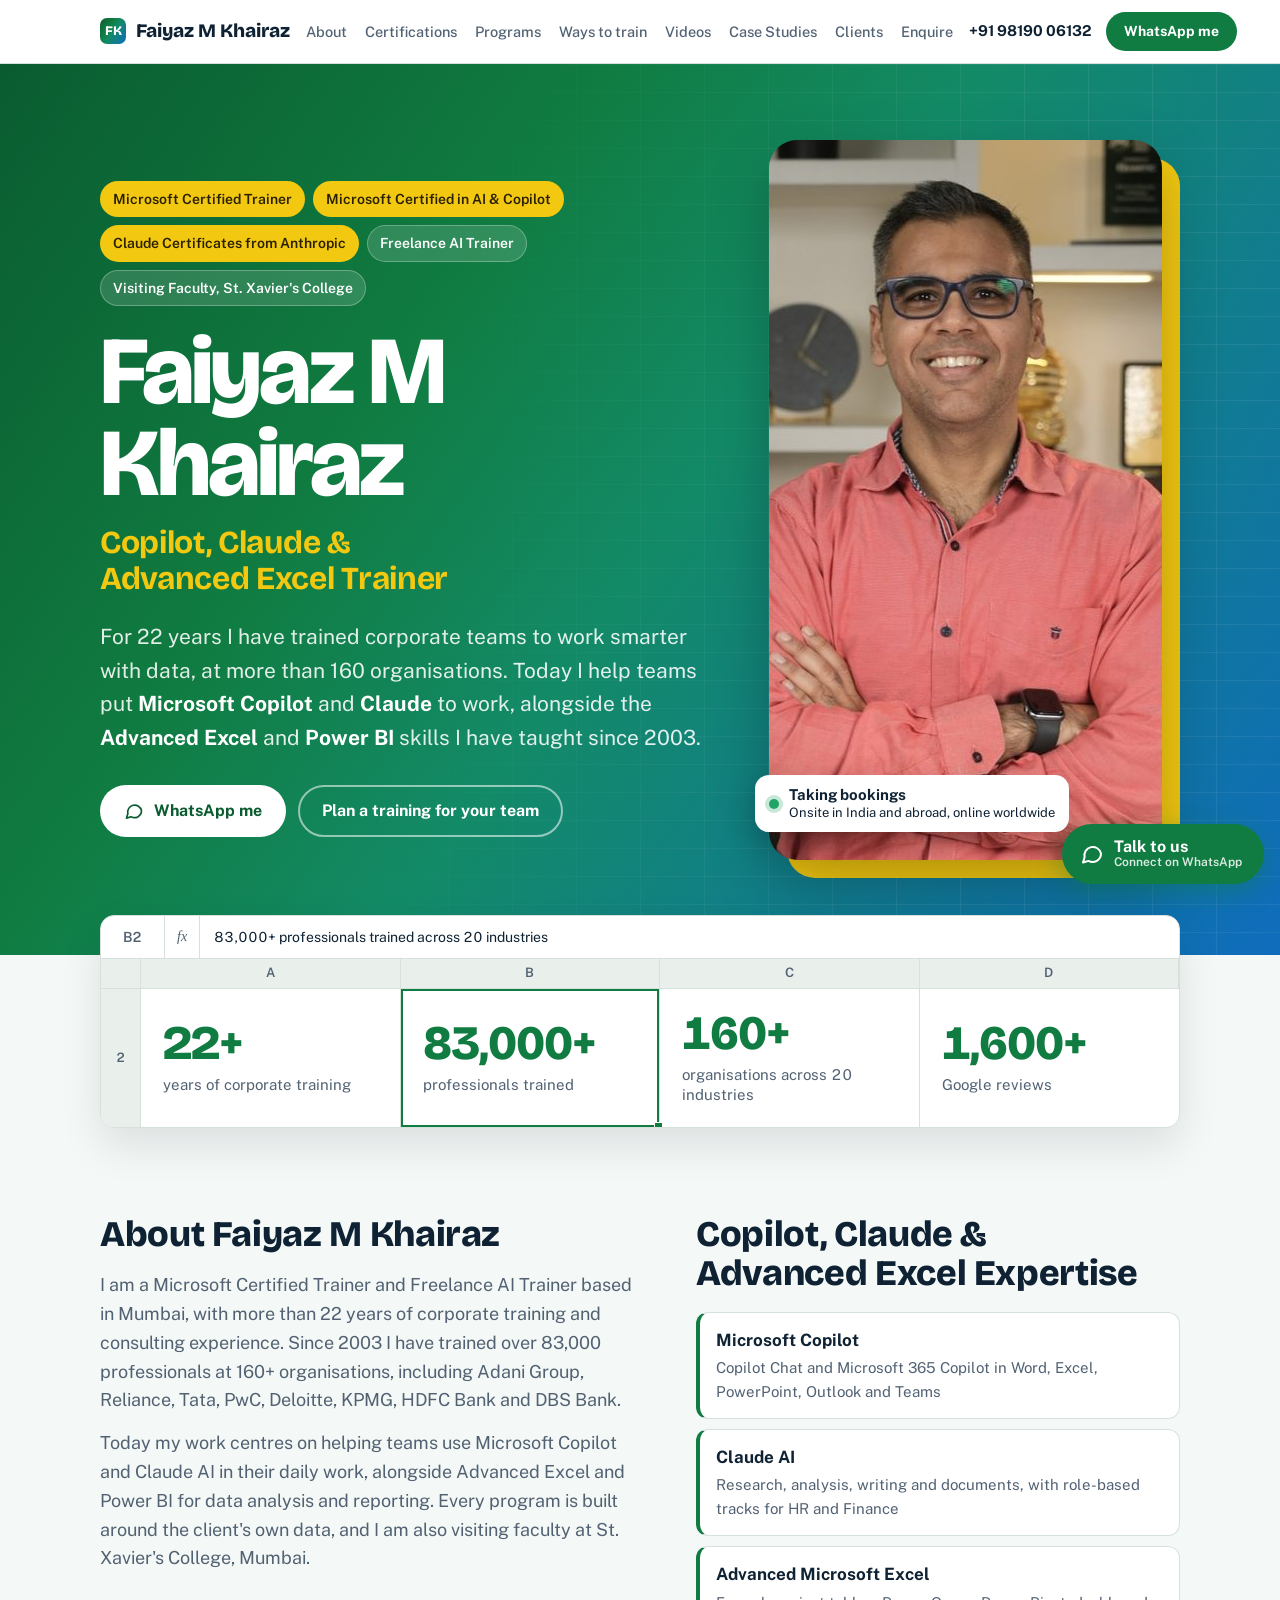
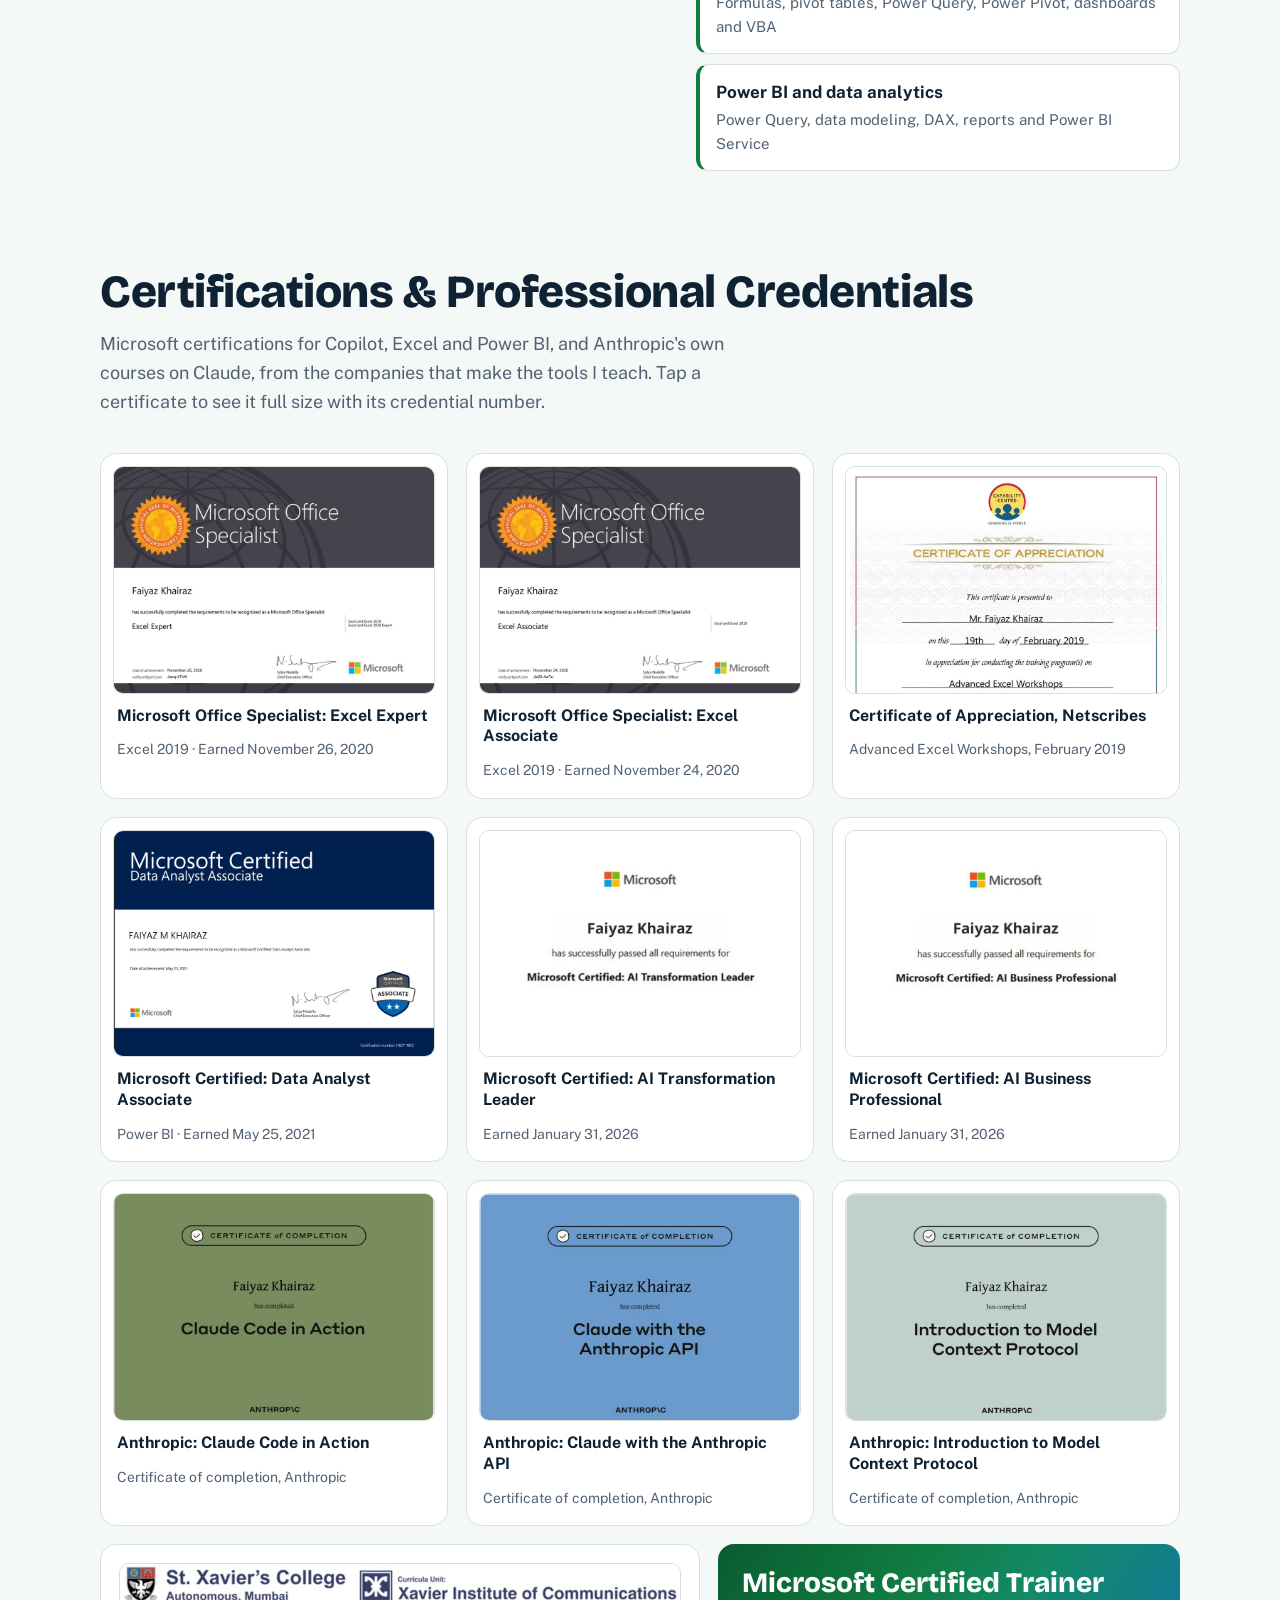
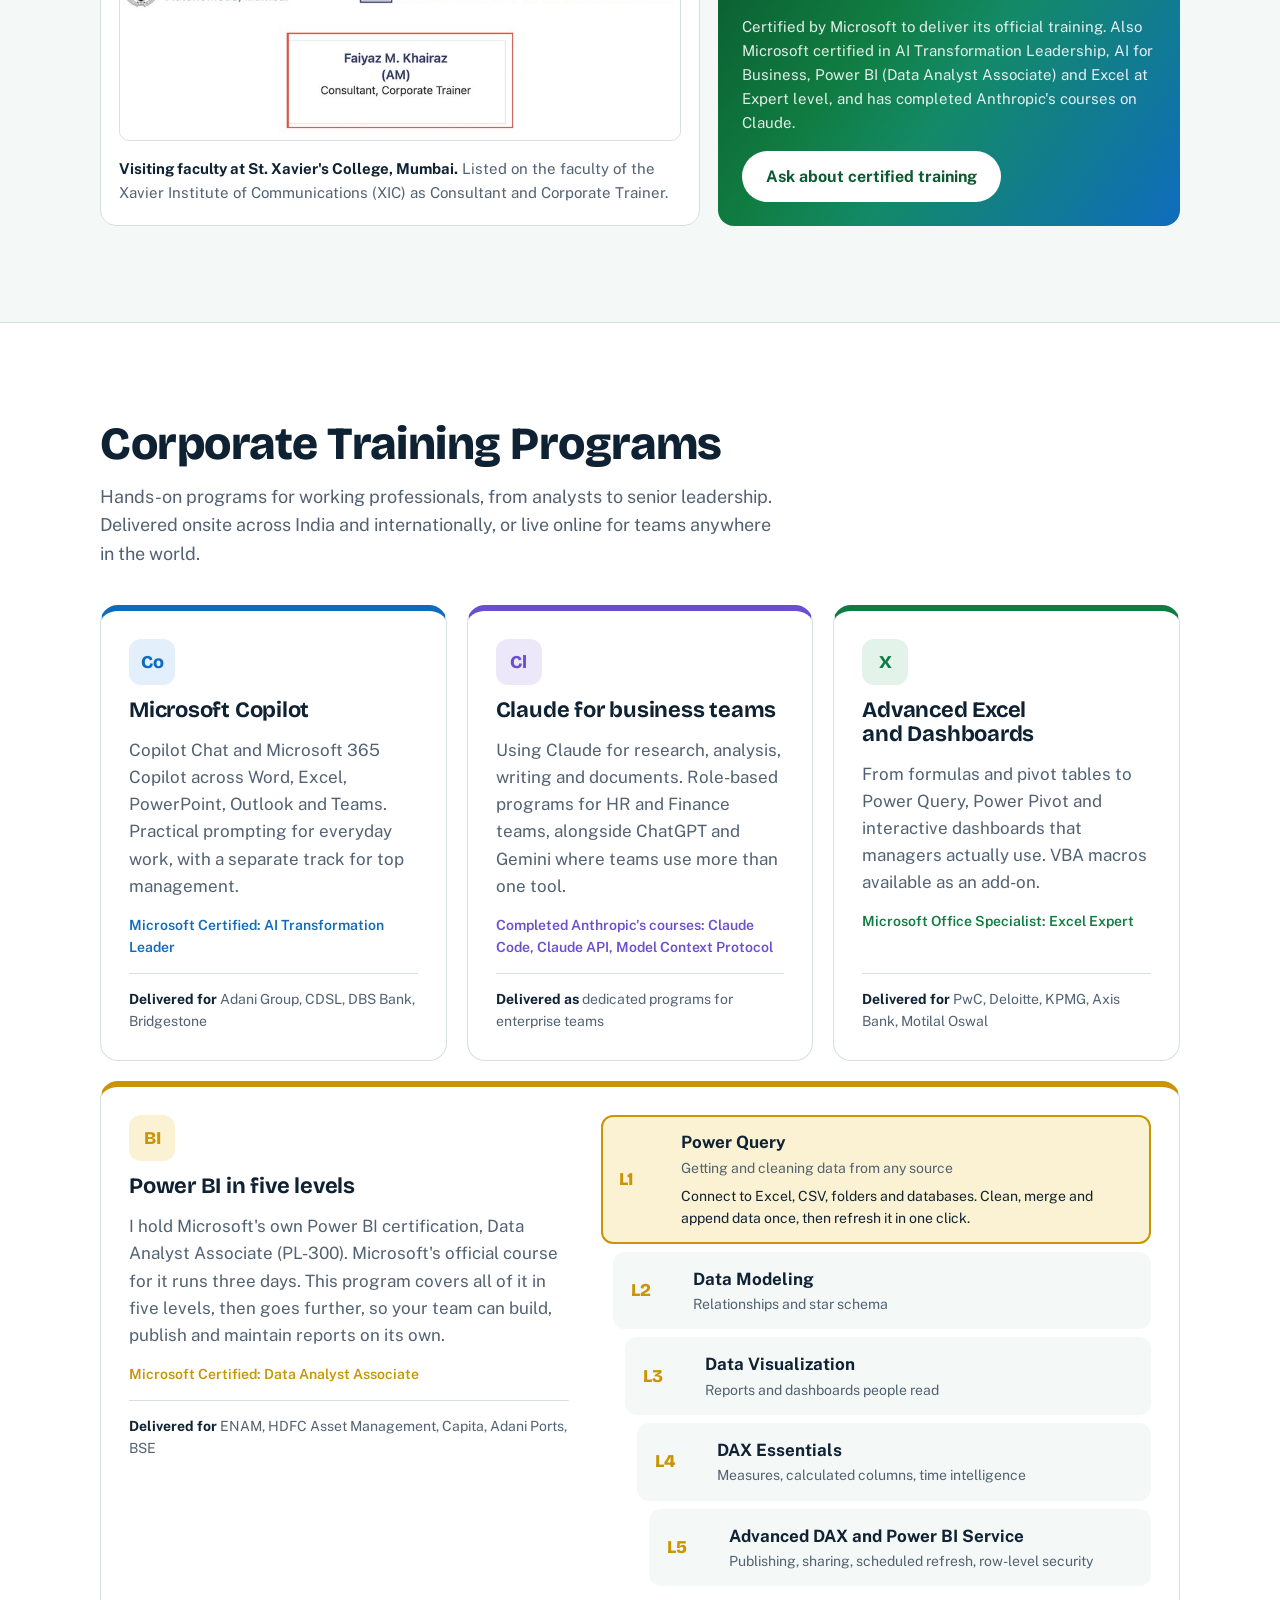
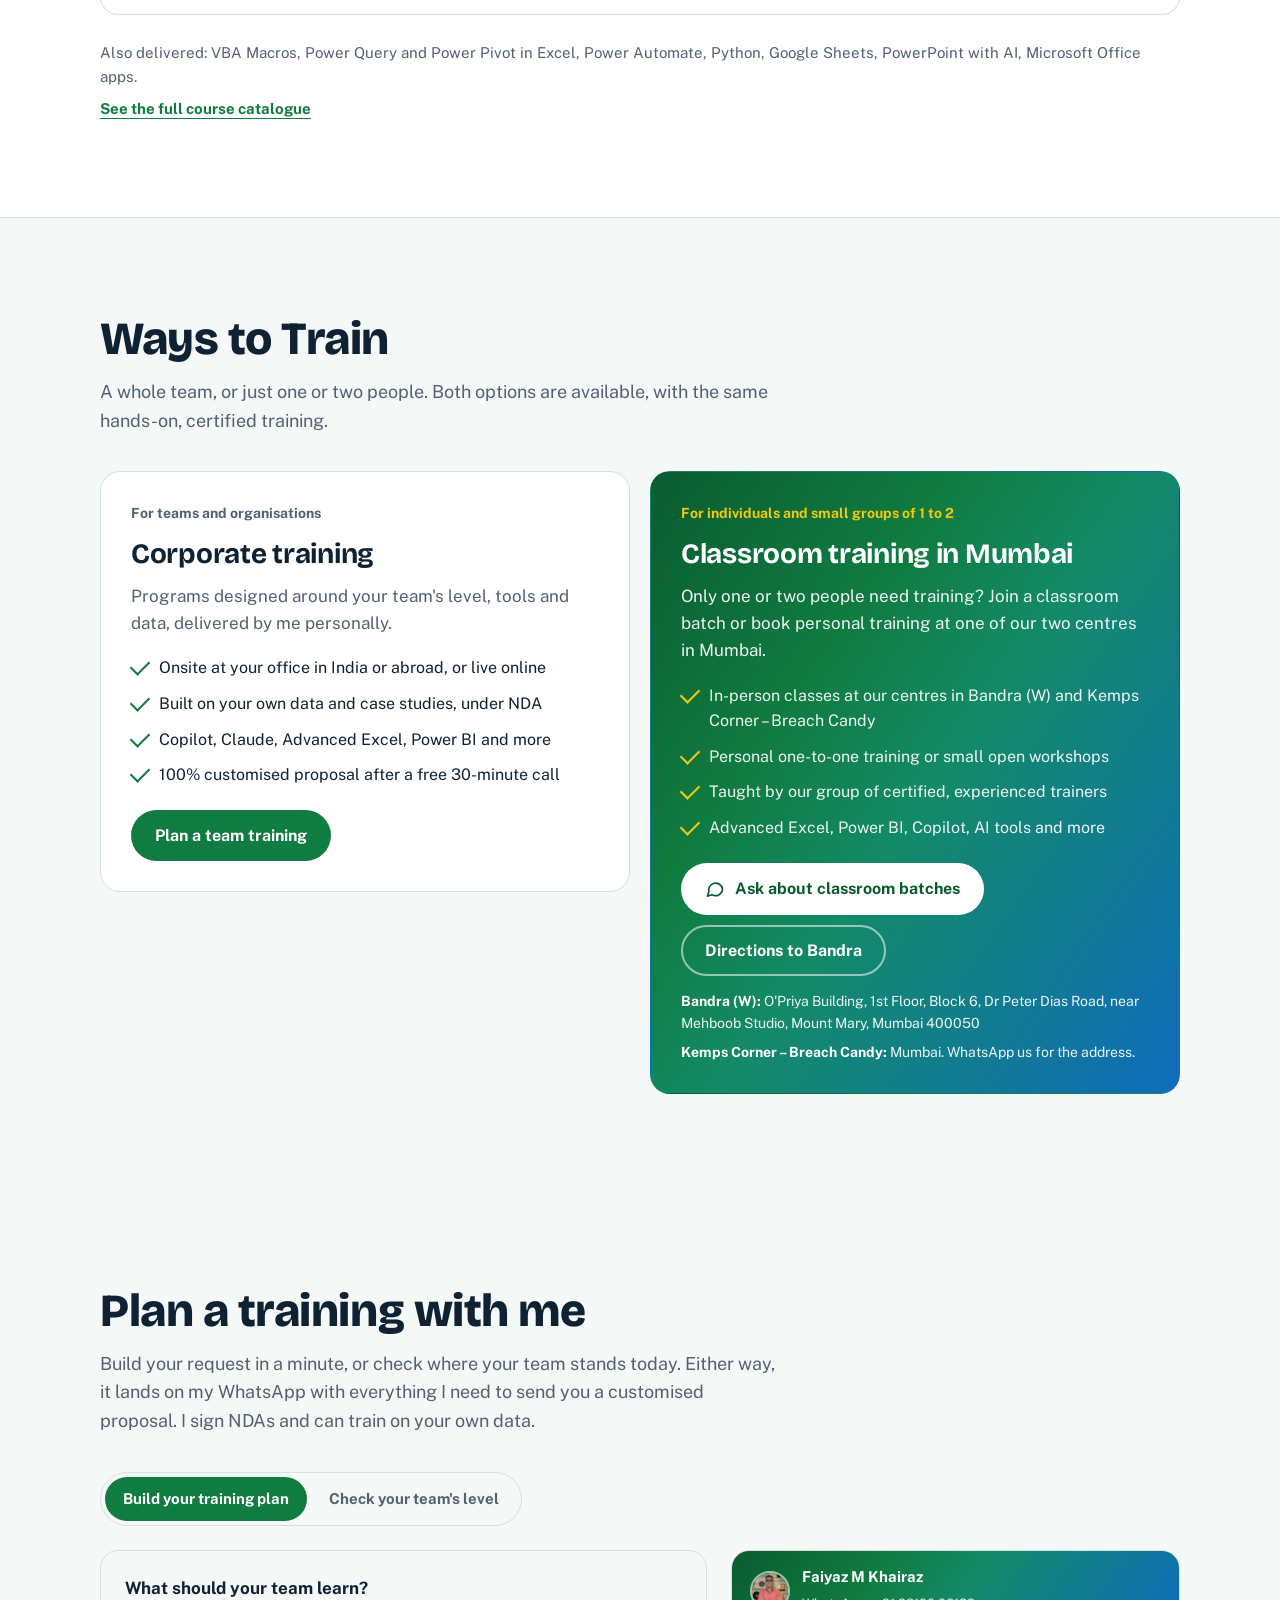
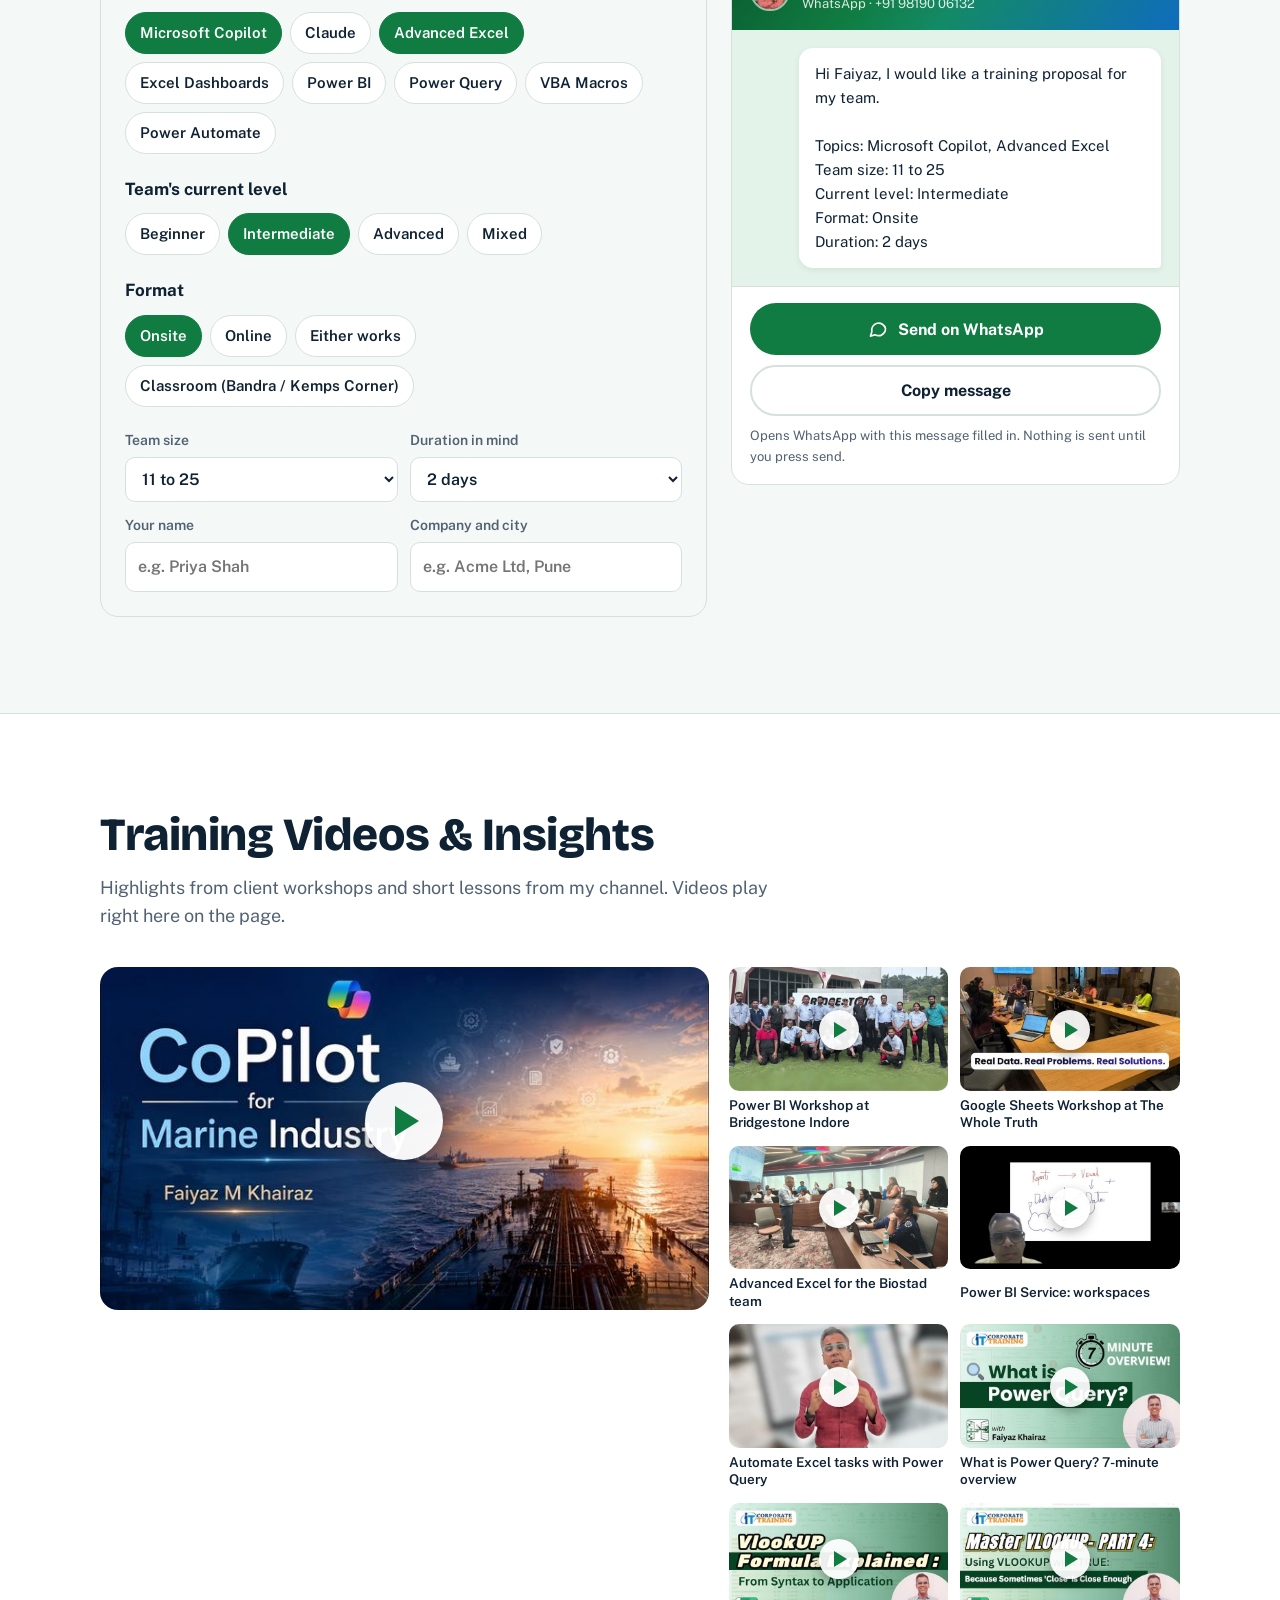
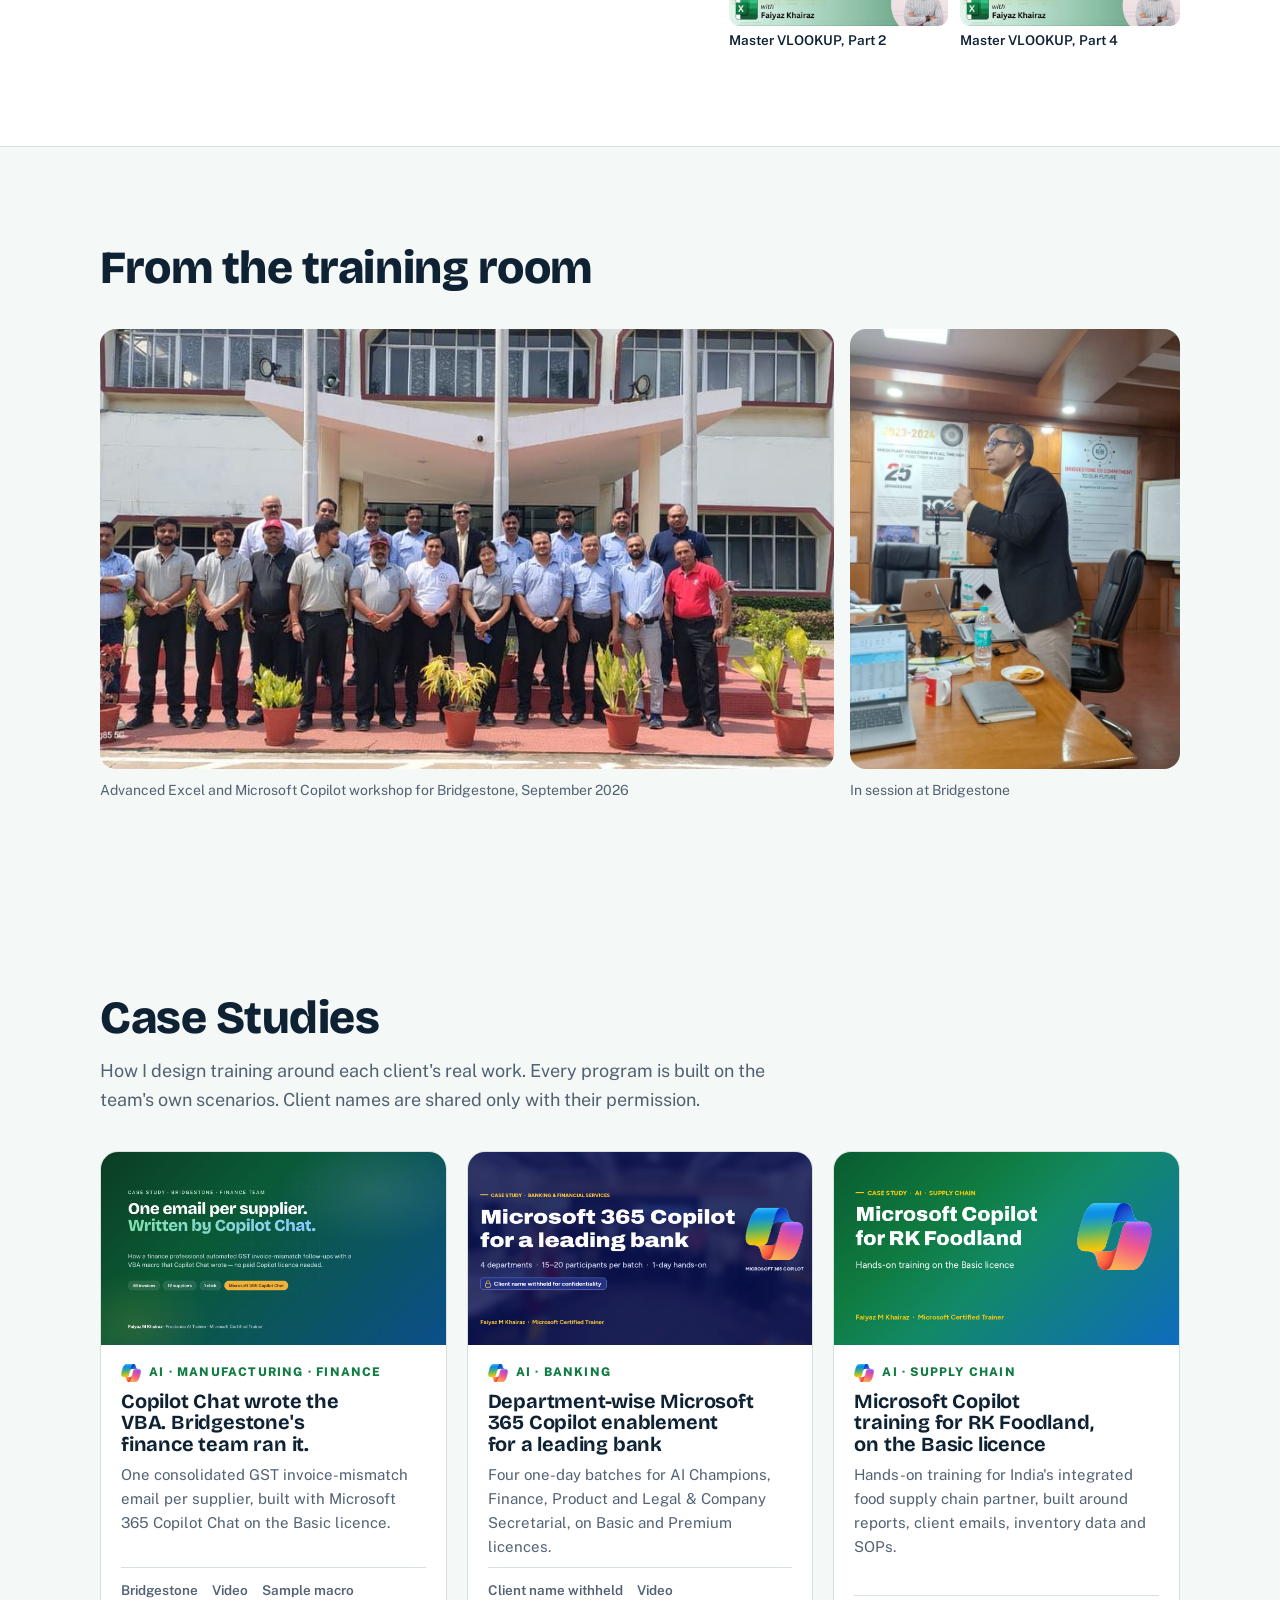
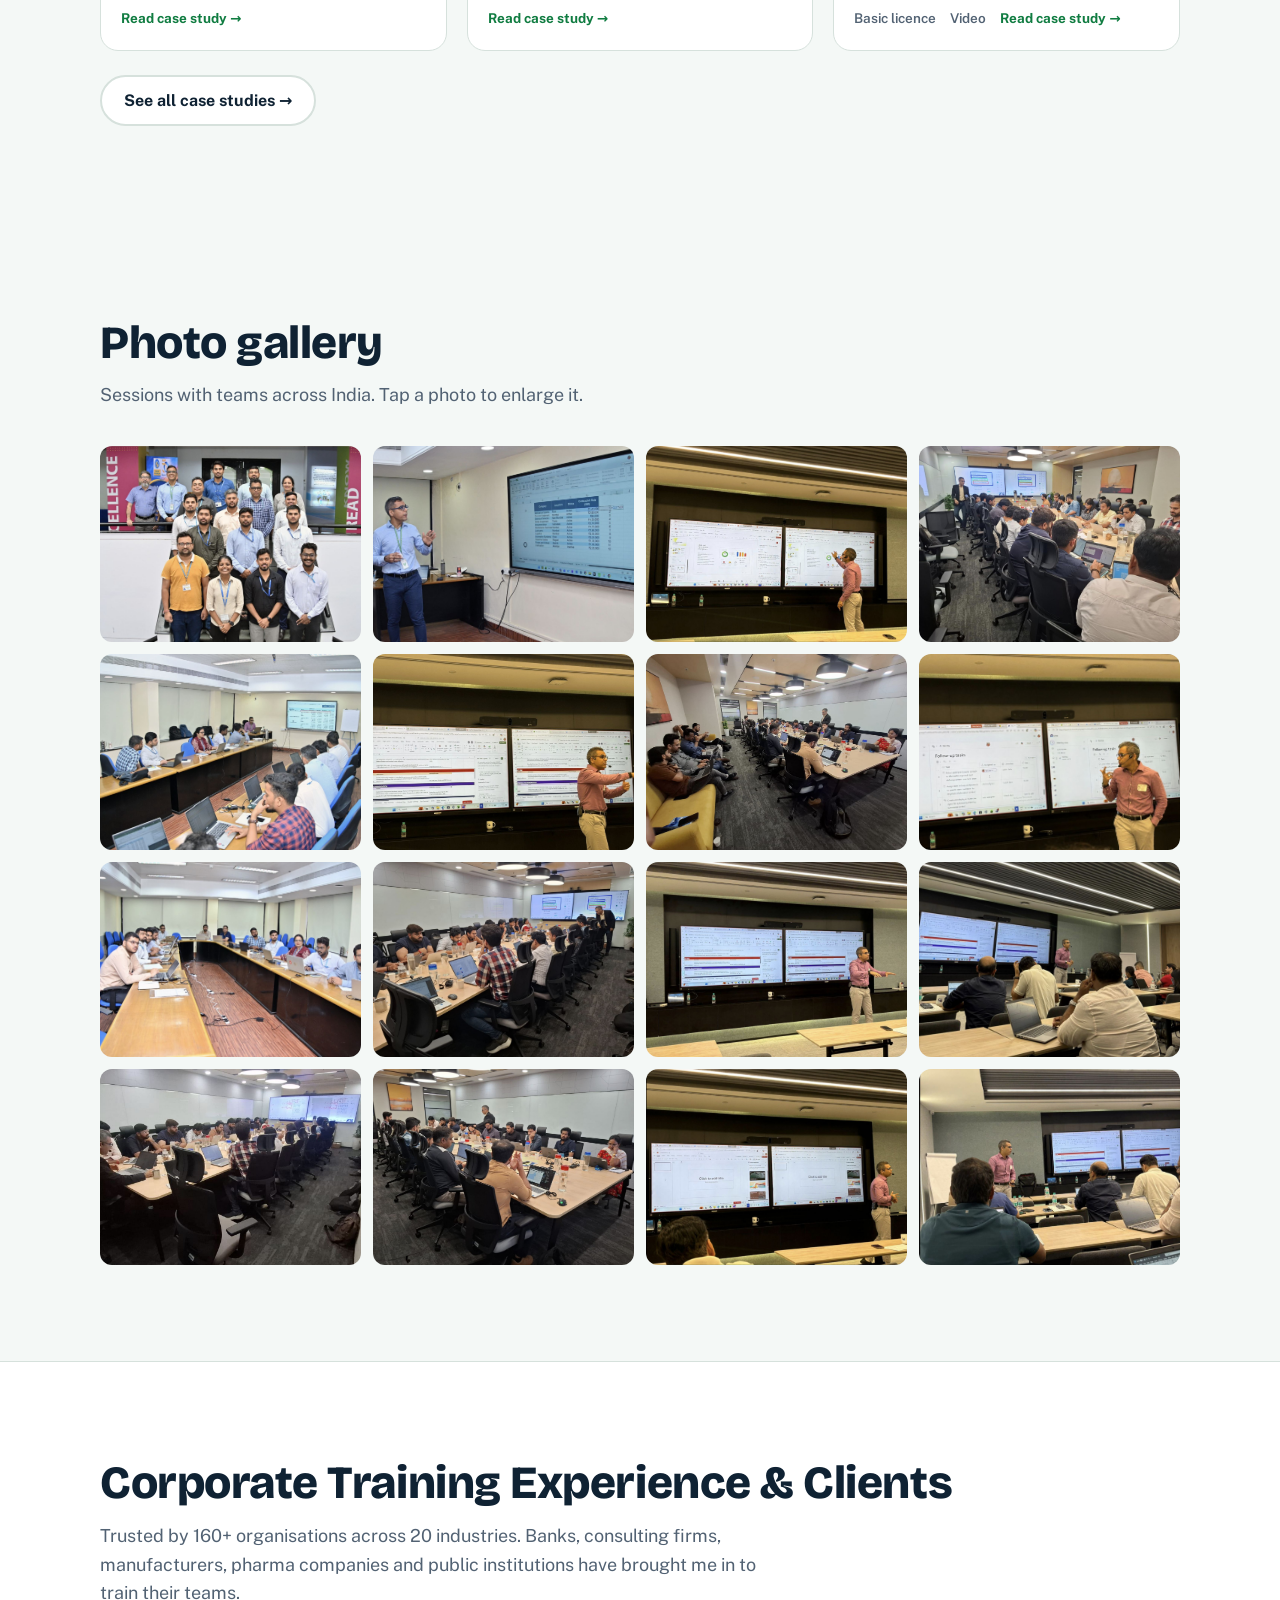
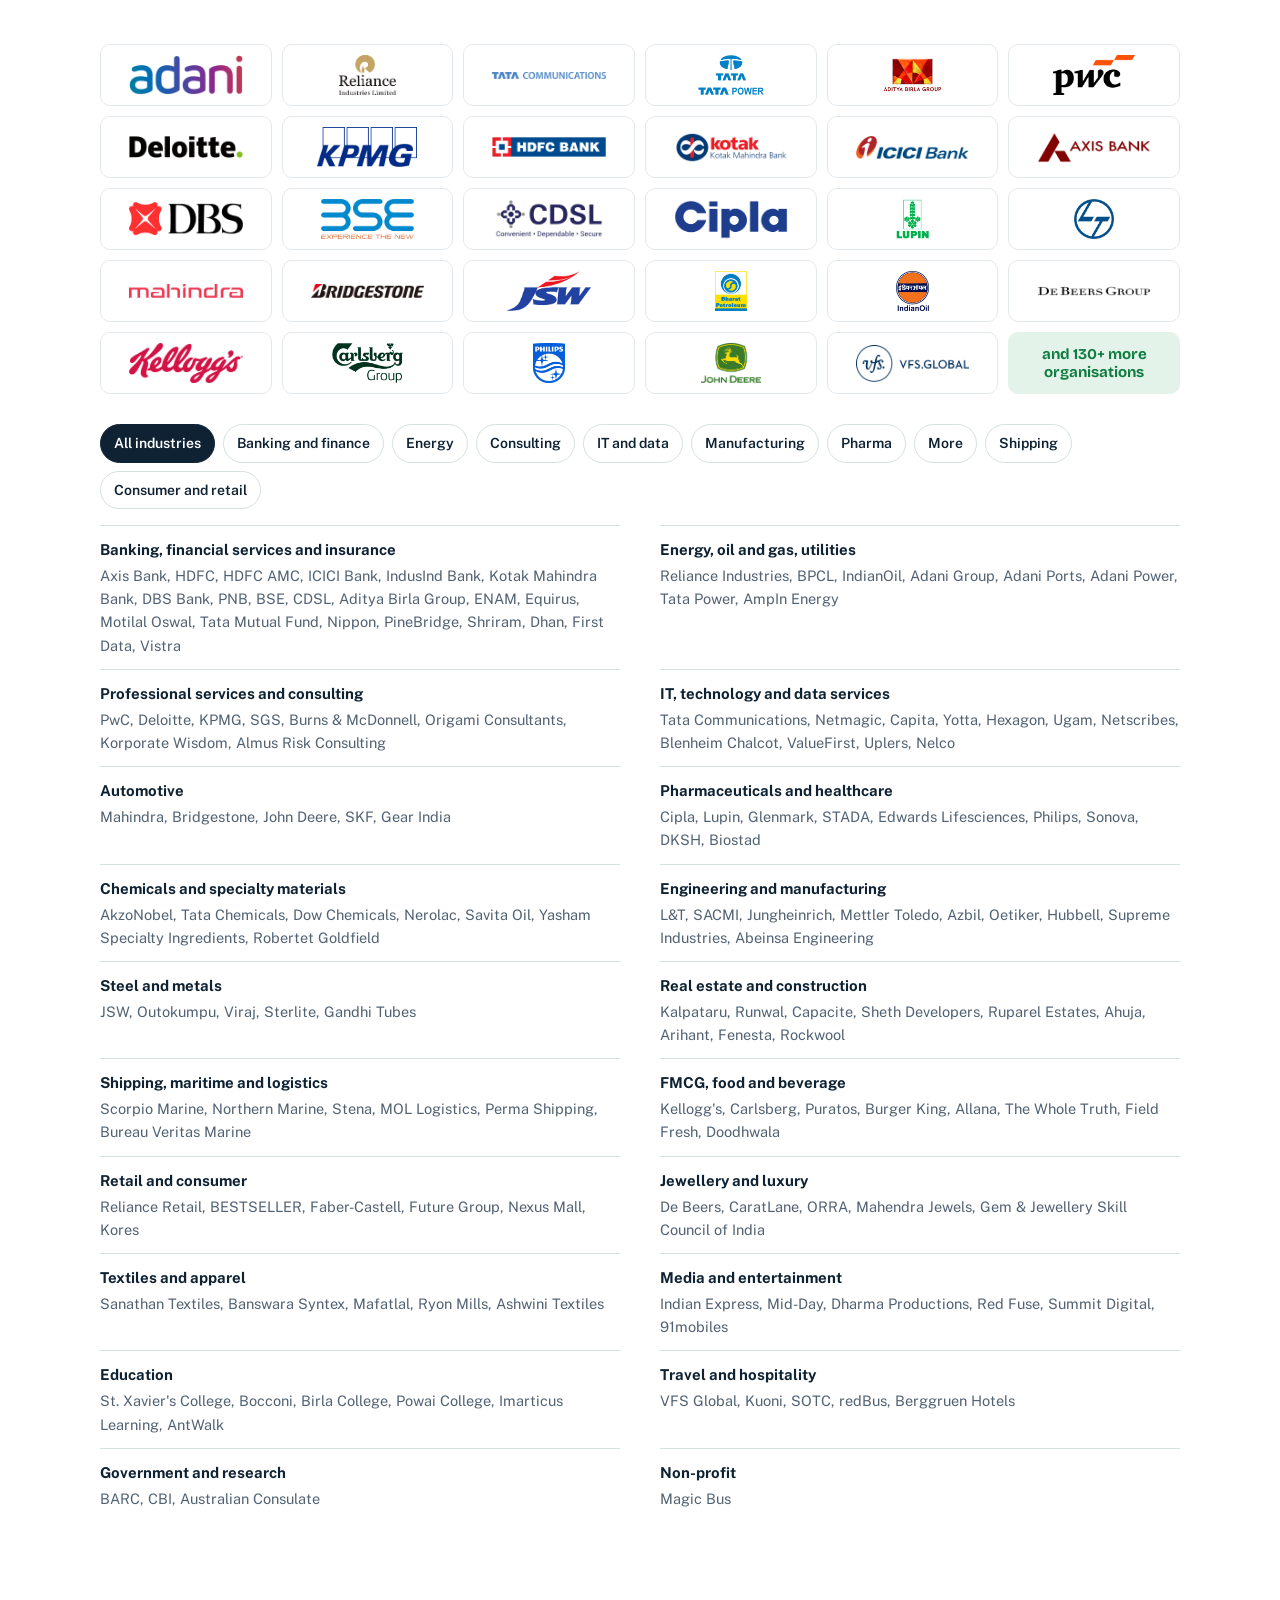
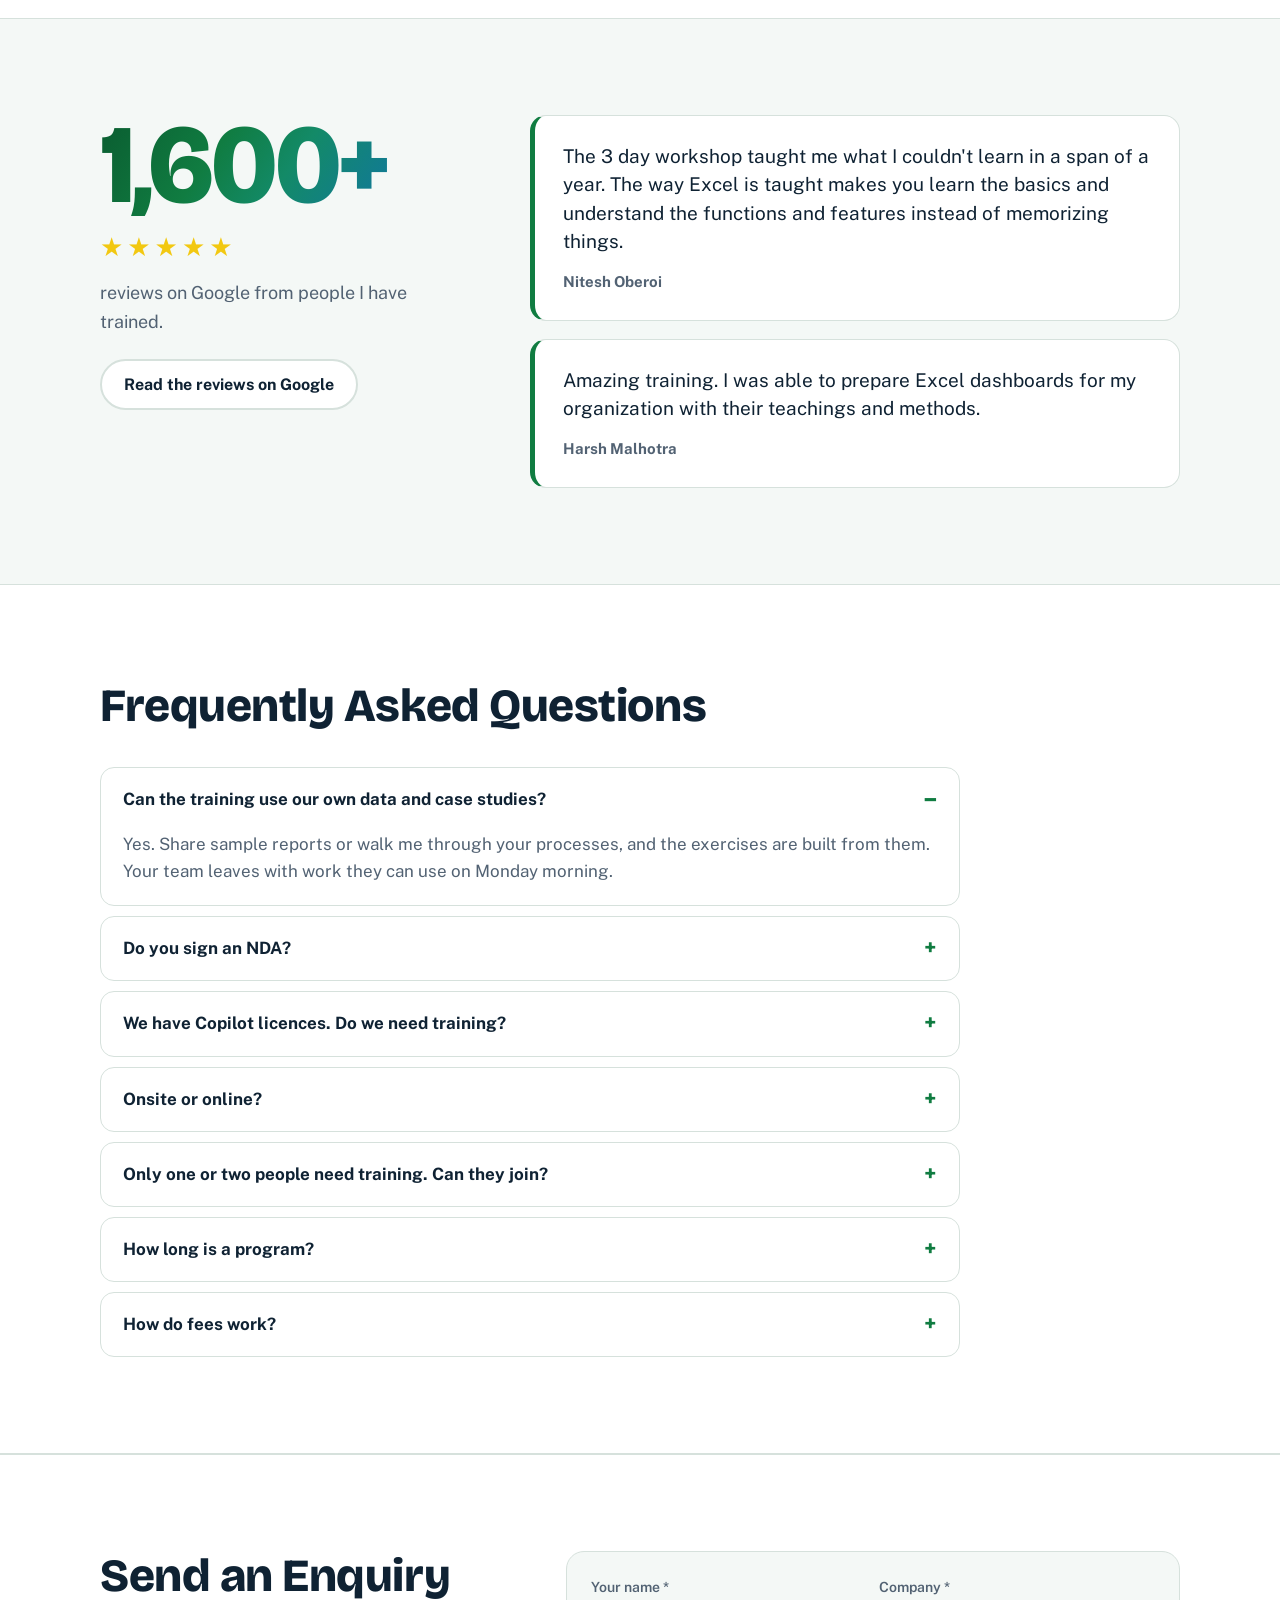
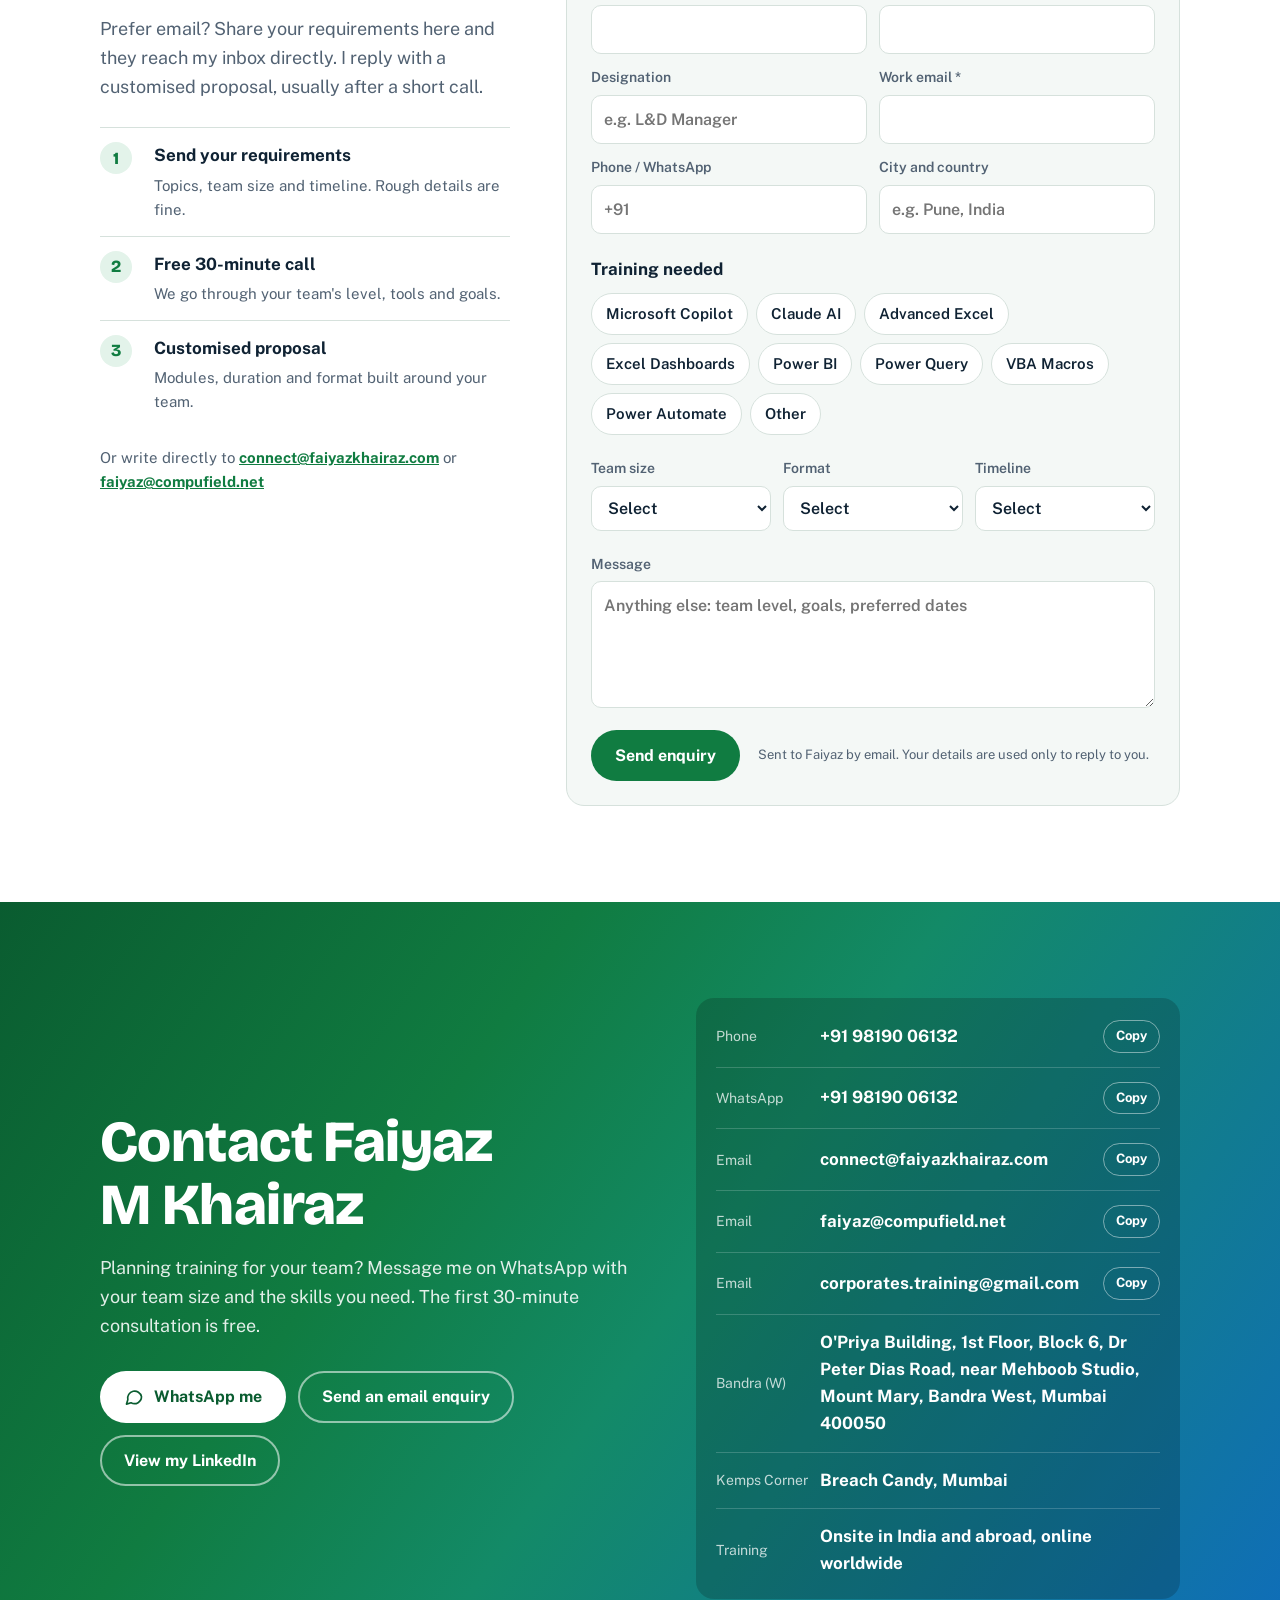
==== index.html @ a63e3ef0 "Add Copilot Chat + VBA case study (Bridgestone Finance team) New page at /case-studies/copilot-vba-g" ====
<!doctype html>
<html lang="en">
<head>
<meta charset="utf-8">
<meta name="viewport" content="width=device-width, initial-scale=1, viewport-fit=cover">
<title>Faiyaz M Khairaz | Copilot, Claude &amp; Advanced Excel Trainer</title>
<link rel="canonical" href="https://faiyazkhairaz.com/">
<meta name="robots" content="index, follow, max-image-preview:large">
<meta name="author" content="Faiyaz M Khairaz">
<meta name="keywords" content="Faiyaz M Khairaz, Copilot Trainer, Claude Trainer, Advanced Excel Trainer, Corporate Trainer, Microsoft Copilot training, Claude AI training, Excel training, Corporate AI training, Microsoft 365, Power BI training, Data Analytics, Mumbai">
<meta name="theme-color" content="#107C41">
<meta property="og:type" content="profile">
<meta property="og:site_name" content="Faiyaz M Khairaz">
<meta property="og:title" content="Faiyaz M Khairaz | Copilot, Claude &amp; Advanced Excel Trainer">
<meta property="og:description" content="Microsoft Certified Trainer. 22+ years, 83,000+ professionals trained at 160+ organisations in Microsoft Copilot, Claude AI, Advanced Excel and Power BI.">
<meta property="og:url" content="https://faiyazkhairaz.com/">
<meta property="og:image" content="https://faiyazkhairaz.com/assets/img/og-image.jpg">
<meta property="og:image:width" content="1200"><meta property="og:image:height" content="630">
<meta property="og:locale" content="en_IN">
<meta name="twitter:card" content="summary_large_image">
<meta name="twitter:title" content="Faiyaz M Khairaz | Copilot, Claude &amp; Advanced Excel Trainer">
<meta name="twitter:description" content="Microsoft Certified Trainer. Corporate training in Microsoft Copilot, Claude AI, Advanced Excel and Power BI.">
<meta name="twitter:image" content="https://faiyazkhairaz.com/assets/img/og-image.jpg">
<link rel="icon" href="assets/img/favicon.png">
<link rel="apple-touch-icon" href="assets/img/favicon.png">
<script type="application/ld+json">{"@context": "https://schema.org", "@type": "Person", "@id": "https://faiyazkhairaz.com/#person", "name": "Faiyaz M Khairaz", "alternateName": "Faiyaz Khairaz", "jobTitle": "Copilot, Claude & Advanced Excel Trainer", "description": "Microsoft Certified Trainer and Freelance AI Trainer with 22+ years of corporate training experience in Microsoft Copilot, Claude AI, Advanced Excel and Power BI.", "url": "https://faiyazkhairaz.com/", "image": "https://faiyazkhairaz.com/assets/img/faiyaz-m-khairaz-corporate-trainer.jpg", "telephone": "+91-98190-06132", "email": "connect@faiyazkhairaz.com", "address": {"@type": "PostalAddress", "streetAddress": "O'Priya Building, 1st Floor, Block 6, Dr Peter Dias Road, near Mehboob Studio, Mount Mary, Bandra West", "addressLocality": "Mumbai", "addressRegion": "Maharashtra", "postalCode": "400050", "addressCountry": "IN"}, "knowsAbout": ["Microsoft Copilot", "Microsoft 365 Copilot", "Claude AI", "Generative AI", "Advanced Microsoft Excel", "Excel Dashboards", "Power Query", "Power Pivot", "Power BI", "DAX", "VBA", "Data Analytics", "Corporate Training"], "hasCredential": [{"@type": "EducationalOccupationalCredential", "name": "Microsoft Certified Trainer", "credentialCategory": "certification", "recognizedBy": {"@type": "Organization", "name": "Microsoft"}}, {"@type": "EducationalOccupationalCredential", "name": "Microsoft Certified: Data Analyst Associate", "credentialCategory": "certification", "recognizedBy": {"@type": "Organization", "name": "Microsoft"}}, {"@type": "EducationalOccupationalCredential", "name": "Microsoft Certified: AI Transformation Leader", "credentialCategory": "certification", "recognizedBy": {"@type": "Organization", "name": "Microsoft"}}, {"@type": "EducationalOccupationalCredential", "name": "Microsoft Certified: AI Business Professional", "credentialCategory": "certification", "recognizedBy": {"@type": "Organization", "name": "Microsoft"}}, {"@type": "EducationalOccupationalCredential", "name": "Microsoft Office Specialist: Excel Expert (Excel 2019)", "credentialCategory": "certification", "recognizedBy": {"@type": "Organization", "name": "Microsoft"}}, {"@type": "EducationalOccupationalCredential", "name": "Microsoft Office Specialist: Excel Associate (Excel 2019)", "credentialCategory": "certification", "recognizedBy": {"@type": "Organization", "name": "Microsoft"}}], "affiliation": {"@type": "CollegeOrUniversity", "name": "St. Xavier's College, Mumbai"}, "sameAs": ["https://www.linkedin.com/in/faiyazkhairaz-corporatetrainer", "https://www.youtube.com/channel/UC9jTkeSxYBpS0A9JsKP8o-Q", "https://it-corporate-training.com/"]}</script>
<script type="application/ld+json">{"@context": "https://schema.org", "@type": "EducationalOrganization", "name": "IT Corporate Training", "url": "https://faiyazkhairaz.com/", "founder": {"@id": "https://faiyazkhairaz.com/#person"}, "telephone": "+91-98190-06132", "address": {"@type": "PostalAddress", "streetAddress": "O'Priya Building, 1st Floor, Block 6, Dr Peter Dias Road, near Mehboob Studio, Mount Mary, Bandra West", "addressLocality": "Mumbai", "addressRegion": "Maharashtra", "postalCode": "400050", "addressCountry": "IN"}, "geo": {"@type": "GeoCoordinates", "latitude": 19.0496683, "longitude": 72.8247554}, "areaServed": "Worldwide", "department": [{"@type": "EducationalOrganization", "name": "IT Corporate Training, Kemps Corner – Breach Candy", "address": {"@type": "PostalAddress", "addressLocality": "Kemps Corner, Breach Candy, Mumbai", "addressRegion": "Maharashtra", "addressCountry": "IN"}}], "hasMap": "https://www.google.com/maps/place/?q=place_id:0x3be7c946e0e1d905:0xac031917d67a620"}</script>
<script type="application/ld+json">{"@context": "https://schema.org", "@type": "FAQPage", "mainEntity": [{"@type": "Question", "name": "Can the training use our own data and case studies?", "acceptedAnswer": {"@type": "Answer", "text": "Yes. Share sample reports or walk me through your processes, and the exercises are built from them. Your team leaves with work they can use on Monday morning."}}, {"@type": "Question", "name": "Do you sign an NDA?", "acceptedAnswer": {"@type": "Answer", "text": "Yes. I sign NDAs as standard and can work with masked or sample data when your files are sensitive."}}, {"@type": "Question", "name": "We have Copilot licences. Do we need training?", "acceptedAnswer": {"@type": "Answer", "text": "Most teams use a fraction of what Copilot can do. I cover both free Copilot Chat and licensed Microsoft 365 Copilot, so the training fits what you have. Not sure what you have? The free 30-minute call answers that first."}}, {"@type": "Question", "name": "Onsite or online?", "acceptedAnswer": {"@type": "Answer", "text": "Both. I am based in Mumbai and travel for onsite training across India and internationally. Online programs run live for teams in any time zone. Training is in English, or Hindi where teams prefer it."}}, {"@type": "Question", "name": "Only one or two people need training. Can they join?", "acceptedAnswer": {"@type": "Answer", "text": "Yes. Individuals and small groups can join classroom batches or book personal training at our centres in Bandra (W) and Kemps Corner – Breach Candy, Mumbai. Classes are taught by our group of certified, experienced trainers. WhatsApp us to see upcoming batches."}}, {"@type": "Question", "name": "How long is a program?", "acceptedAnswer": {"@type": "Answer", "text": "From a half-day workshop for leaders to a five-level Power BI program. Every proposal is built around your team's level and goals."}}, {"@type": "Question", "name": "How do fees work?", "acceptedAnswer": {"@type": "Answer", "text": "Each proposal is customised, so fees depend on topics, duration, team size and format. Send your requirements on WhatsApp and I will reply with a proposal."}}]}</script>
<meta name="description" content="Faiyaz M Khairaz is a corporate trainer specializing in Microsoft Copilot, Claude AI and Advanced Microsoft Excel, helping organizations improve productivity, data analysis and workplace skills.">
<link rel="preconnect" href="https://fonts.googleapis.com">
<link rel="preconnect" href="https://fonts.gstatic.com" crossorigin>
<link rel="stylesheet" href="https://fonts.googleapis.com/css2?family=Bricolage+Grotesque:opsz,wght@12..96,400;12..96,600;12..96,700;12..96,800&family=Public+Sans:wght@400;500;600;700&display=swap">
<style>
/* Layout: one long personal page. Green-to-blue gradient hero with headshot -> spreadsheet proof row -> certificate wall -> colour-coded programs -> plan builder + skills check -> videos -> training room -> clients -> reviews -> FAQ -> contact. Left-aligned 1160px column. */
:root{
  --ground:#F4F8F6; --surface:#FFFFFF; --ink:#0F2233; --muted:#526273; --line:#D6E1DC;
  --green:#107C41; --green-2:#21A366; --blue:#0F6CBD; --sky:#2899F5; --gold:#C99505; --gold-bright:#F2C811; --violet:#6A4FD0;
  --tint-green:#E3F3EA; --tint-blue:#E3EFFA; --tint-gold:#FBF2D3; --tint-violet:#ECE8FA;
  --hero:linear-gradient(125deg,#0A5C30 0%,#107C41 32%,#138A67 52%,#0F6CBD 100%);
  --band:#0F2233; --band-ink:#EEF4F8; --band-muted:#A6B5C4;
  --on-accent:#FFFFFF; --cell-head:#E9F0EC; --select:#107C41;
  --display:"Bricolage Grotesque","Avenir Next","Segoe UI",system-ui,sans-serif;
  --body:"Public Sans","Segoe UI",system-ui,-apple-system,sans-serif;
  --w:1160px;
}
@media (prefers-color-scheme: dark){:root:not([data-theme="light"]){
  --ground:#0B1520; --surface:#122030; --ink:#EAF2F7; --muted:#A3B3C2; --line:#24384A;
  --green:#2DBB72; --green-2:#3FD08A; --blue:#4BA3F0; --sky:#6DB8F7; --gold:#F2C811; --gold-bright:#F2C811; --violet:#A28CF5;
  --tint-green:#123426; --tint-blue:#11283F; --tint-gold:#33290C; --tint-violet:#241D45;
  --band:#060D15; --band-ink:#EAF2F7; --band-muted:#94A6B6; --on-accent:#06140C; --cell-head:#18283A; --select:#3FD08A; color-scheme:dark}}
:root[data-theme="dark"]{
  --ground:#0B1520; --surface:#122030; --ink:#EAF2F7; --muted:#A3B3C2; --line:#24384A;
  --green:#2DBB72; --green-2:#3FD08A; --blue:#4BA3F0; --sky:#6DB8F7; --gold:#F2C811; --gold-bright:#F2C811; --violet:#A28CF5;
  --tint-green:#123426; --tint-blue:#11283F; --tint-gold:#33290C; --tint-violet:#241D45;
  --band:#060D15; --band-ink:#EAF2F7; --band-muted:#94A6B6; --on-accent:#06140C; --cell-head:#18283A; --select:#3FD08A; color-scheme:dark}

*{box-sizing:border-box}
[hidden]{display:none!important}
html{scroll-behavior:smooth}
@media (prefers-reduced-motion: reduce){html{scroll-behavior:auto}*{transition:none!important;animation:none!important}}
body{margin:0;background:var(--ground);color:var(--ink);font-family:var(--body);font-size:17px;line-height:1.6;-webkit-font-smoothing:antialiased}
.wrap{max-width:var(--w);margin:0 auto;padding-inline:clamp(16px,4vw,40px)}
h1,h2,h3{font-family:var(--display);line-height:1.08;margin:0;text-wrap:balance;letter-spacing:-0.01em}
h2{font-size:clamp(30px,4vw,46px);font-weight:800}
h3{font-size:22px;font-weight:700}
p{margin:0}
a{color:inherit}
img{max-width:100%}
:focus-visible{outline:3px solid var(--gold-bright);outline-offset:3px;border-radius:6px}
section{padding-block:clamp(56px,8vw,96px)}
.lead{color:var(--muted);max-width:62ch;font-size:18px}
.sec-head{display:grid;gap:14px;margin-bottom:36px}
.alt{background:var(--surface);border-block:1px solid var(--line)}

.btn{display:inline-flex;align-items:center;justify-content:center;gap:10px;font-family:var(--body);font-weight:700;font-size:16px;text-decoration:none;padding:14px 22px;border-radius:999px;border:2px solid transparent;cursor:pointer;transition:transform .15s ease,box-shadow .15s ease;line-height:1.2}
.btn:hover{transform:translateY(-1px)}
.btn svg{width:20px;height:20px;flex:none}
.btn-green{background:var(--green);color:var(--on-accent)}
.btn-green:hover{box-shadow:0 8px 20px color-mix(in srgb,var(--green) 35%,transparent)}
.btn-white{background:#FFFFFF;color:#0A5C30}
.btn-outline-white{border-color:rgba(255,255,255,.55);color:#FFFFFF;background:transparent}
.btn-outline-white:hover{border-color:#FFFFFF}
.btn-ghost{border-color:var(--line);color:var(--ink);background:var(--surface)}
.btn-ghost:hover{border-color:var(--ink)}

/* Header */
.top{position:sticky;top:env(safe-area-inset-top,0px);z-index:40;background:color-mix(in srgb,var(--surface) 90%,transparent);backdrop-filter:blur(10px);border-bottom:1px solid var(--line)}
.top .wrap{display:flex;align-items:center;justify-content:space-between;gap:16px;padding-block:12px}
.mark{font-family:var(--display);font-weight:800;font-size:19px;text-decoration:none;white-space:nowrap;display:flex;align-items:center;gap:10px}
.mark i{width:26px;height:26px;border-radius:7px;background:var(--hero);display:inline-grid;place-items:center;color:#fff;font-style:normal;font-size:13px;font-weight:800}
.nav{display:flex;gap:22px;font-size:15px;font-weight:500}
.nav a{text-decoration:none;color:var(--muted)}
.nav a:hover{color:var(--ink)}
.top-cta{display:flex;align-items:center;gap:14px}
.tel{font-weight:700;font-size:15px;text-decoration:none;color:var(--ink);white-space:nowrap}
.tel:hover{color:var(--green)}
.nav a,.top .btn{white-space:nowrap}
.nav{gap:18px!important;font-size:14.5px!important}
@media (max-width:1250px){.nav{display:none}}
@media (max-width:520px){.tel{display:none}}
.top .btn{padding:9px 16px;font-size:14px}
@media (max-width:900px){.nav{display:none}}

/* Hero */
.hero{background:var(--hero);color:#FFFFFF;position:relative;overflow:hidden;padding-block:clamp(40px,6vw,76px) clamp(48px,6vw,80px)}
.hero::before{content:"";position:absolute;inset:0;background-image:linear-gradient(rgba(255,255,255,.07) 1px,transparent 1px),linear-gradient(90deg,rgba(255,255,255,.07) 1px,transparent 1px);background-size:64px 28px;mask-image:linear-gradient(100deg,transparent 30%,#000 75%);pointer-events:none}
.hero .split{position:relative;display:grid;grid-template-columns:minmax(0,1.25fr) minmax(0,.85fr);gap:clamp(32px,5vw,64px);align-items:center}
.creds-line{display:inline-flex;flex-wrap:wrap;gap:8px;margin-bottom:20px}
.pill{display:inline-flex;align-items:center;gap:8px;padding:6px 12px;border-radius:999px;background:rgba(255,255,255,.14);border:1px solid rgba(255,255,255,.28);font-size:14px;font-weight:600}
.pill.gold{background:var(--gold-bright);color:#2A2000;border-color:transparent}
.hero h1 .h1-sub{display:block;margin-top:14px;font-size:clamp(22px,2.8vw,32px);font-weight:700;letter-spacing:-0.01em;line-height:1.15;color:var(--gold-bright)}
.hero h1{font-size:clamp(48px,7.6vw,96px);font-weight:800;letter-spacing:-0.03em;line-height:.96}
.hero .intro{margin-top:22px;font-size:clamp(18px,2vw,21px);color:rgba(255,255,255,.88);max-width:34em}
.hero .intro strong{color:#FFFFFF}
.cta-row{display:flex;flex-wrap:wrap;gap:12px;margin-top:30px}
.portrait{position:relative;margin:0 18px 18px 0;max-width:430px;justify-self:end;width:calc(100% - 18px)}
.portrait::before{content:"";position:absolute;inset:18px -18px -18px 18px;background:var(--gold-bright);border-radius:28px}
.portrait img{position:relative;display:block;width:100%;aspect-ratio:1;object-fit:cover;border-radius:28px;box-shadow:0 24px 60px rgba(0,0,0,.25)}
.portrait .tag{position:absolute;left:-14px;bottom:28px;background:#FFFFFF;color:#0F2233;border-radius:14px;padding:10px 14px;font-size:13px;line-height:1.3;box-shadow:0 10px 30px rgba(0,0,0,.2);display:flex;gap:10px;align-items:center}
.portrait .tag b{display:block;font-size:15px}
.portrait .tag .dot{width:10px;height:10px;border-radius:50%;background:#21A366;box-shadow:0 0 0 4px rgba(33,163,102,.25);flex:none}
@media (max-width:860px){.hero .split{grid-template-columns:1fr}.portrait{justify-self:start;max-width:320px;order:-1}.portrait .tag{left:12px}}

/* Proof sheet */
.sheet-wrap{margin-top:-40px;position:relative;z-index:2}
.sheet{background:var(--surface);border:1px solid var(--line);border-radius:14px;overflow:hidden;font-variant-numeric:tabular-nums;box-shadow:0 18px 40px color-mix(in srgb,var(--ink) 10%,transparent)}
.fbar{display:flex;border-bottom:1px solid var(--line);font-size:14px}
.fbar .namebox{padding:10px 14px;border-right:1px solid var(--line);font-weight:600;min-width:64px;text-align:center;color:var(--muted)}
.fbar .fx{padding:10px 12px;border-right:1px solid var(--line);font-style:italic;font-family:Georgia,serif;color:var(--muted)}
.fbar .formula{padding:10px 14px;min-width:0;overflow:hidden;text-overflow:ellipsis;white-space:nowrap}
.grid{display:grid;grid-template-columns:40px repeat(4,minmax(0,1fr))}
.grid .h{background:var(--cell-head);color:var(--muted);font-size:13px;font-weight:600;text-align:center;padding:4px 0;border-right:1px solid var(--line);border-bottom:1px solid var(--line)}
.grid .rn{background:var(--cell-head);color:var(--muted);font-size:13px;font-weight:600;display:flex;align-items:center;justify-content:center;border-right:1px solid var(--line)}
.cell{min-width:0;appearance:none;background:none;border:0;border-right:1px solid var(--line);text-align:left;padding:20px 22px 22px;cursor:pointer;color:var(--ink);font:inherit;position:relative}
.cell:last-child{border-right:0}
.cell:hover{background:var(--tint-green)}
.cell b{display:block;font-family:var(--display);font-size:clamp(28px,4vw,48px);font-weight:800;letter-spacing:-0.02em;line-height:1;color:var(--green)}
.cell span{display:block;margin-top:8px;color:var(--muted);font-size:15px;line-height:1.35}
.cell[aria-pressed="true"]{box-shadow:inset 0 0 0 2px var(--select)}
.cell[aria-pressed="true"]::after{content:"";position:absolute;right:-4px;bottom:-4px;width:7px;height:7px;background:var(--select);border:1px solid var(--surface)}
@media (max-width:760px){
  .grid{grid-template-columns:32px repeat(2,minmax(0,1fr))}
  .grid .h.c,.grid .h.d{display:none}
  .grid .rn{grid-row:span 2}
  .cell:nth-of-type(2){border-right:0}
  .cell:nth-of-type(1),.cell:nth-of-type(2){border-bottom:1px solid var(--line)}
  .cell:nth-of-type(3){border-right:1px solid var(--line)}
}

/* About */
.about{padding-block:clamp(56px,7vw,88px) 0}
.about-grid{display:grid;grid-template-columns:minmax(0,1.1fr) minmax(0,1fr);gap:clamp(32px,5vw,64px);align-items:start}
.about h2{font-size:clamp(26px,3.2vw,36px)}
.expertise{list-style:none;margin:18px 0 0;padding:0;display:grid;gap:10px}
.expertise li{display:grid;gap:2px;padding:14px 16px;background:var(--surface);border:1px solid var(--line);border-left:4px solid var(--green);border-radius:12px}
.expertise li span{color:var(--muted);font-size:15px}
@media (max-width:860px){.about-grid{grid-template-columns:1fr}}

/* Certificates */
.certs{display:grid;grid-template-columns:repeat(3,minmax(0,1fr));gap:18px}
.cert{appearance:none;font:inherit;color:inherit;text-align:left;background:var(--surface);border:1px solid var(--line);border-radius:16px;padding:12px 12px 16px;cursor:zoom-in;display:flex;flex-direction:column;gap:12px;transition:transform .15s ease,box-shadow .15s ease;min-width:0}
.cert:hover{transform:translateY(-3px);box-shadow:0 14px 30px color-mix(in srgb,var(--ink) 12%,transparent)}
.cert img{width:100%;aspect-ratio:1.414;object-fit:cover;object-position:top;border-radius:10px;border:1px solid var(--line);background:#fff}
.cert .t{font-weight:700;font-size:16px;line-height:1.3;padding-inline:4px}
.cert .m{font-size:14px;color:var(--muted);padding-inline:4px}
.cert-extra{display:grid;grid-template-columns:minmax(0,1.3fr) minmax(0,1fr);gap:18px;margin-top:18px}
.faculty{background:var(--surface);border:1px solid var(--line);border-radius:16px;padding:18px;display:grid;gap:14px}
.faculty img{border-radius:10px;border:1px solid var(--line);background:#fff;width:100%}
.faculty p{font-size:15px;color:var(--muted)}
.faculty b{color:var(--ink)}
.mct{border-radius:16px;padding:24px;background:var(--hero);color:#fff;display:flex;flex-direction:column;justify-content:space-between;gap:16px}
.mct b{font-family:var(--display);font-size:28px;line-height:1.1;font-weight:800}
.mct p{color:rgba(255,255,255,.88);font-size:15px}
@media (max-width:860px){.certs{grid-template-columns:repeat(2,minmax(0,1fr))}.cert-extra{grid-template-columns:1fr}}
@media (max-width:520px){.certs{grid-template-columns:1fr}}

/* Video player */
.player .box{max-width:960px;padding:14px}
.player .frame{position:relative;aspect-ratio:16/9;background:#000;border-radius:10px;overflow:hidden}
.player iframe{position:absolute;inset:0;width:100%;height:100%;border:0}
.player .alt-link{font-size:13px;color:var(--muted)}

/* Lightbox */
.lightbox{position:fixed;inset:0;z-index:60;background:rgba(5,12,20,.82);display:grid;place-items:center;padding:24px 16px}
.lightbox .box{background:var(--surface);border-radius:18px;max-width:880px;width:100%;max-height:92vh;overflow:auto;padding:18px}
.lightbox img{width:100%;border-radius:10px;display:block;background:#fff}
.lightbox .row{display:flex;flex-wrap:wrap;justify-content:space-between;gap:12px;align-items:center;margin-top:14px}
.lightbox .row div{min-width:0}
.lightbox .row b{display:block;font-size:18px;line-height:1.3;margin-bottom:4px}
.lightbox .row span{color:var(--muted);font-size:14px;overflow-wrap:anywhere}

/* Programs */
.programs{display:grid;grid-template-columns:repeat(3,minmax(0,1fr));gap:20px}
.prog{--pc:var(--green);--pt:var(--tint-green);background:var(--surface);border:1px solid var(--line);border-top:6px solid var(--pc);border-radius:18px;padding:28px;display:flex;flex-direction:column;gap:14px;min-width:0}
.prog[data-c="blue"]{--pc:var(--blue);--pt:var(--tint-blue)}
.prog[data-c="violet"]{--pc:var(--violet);--pt:var(--tint-violet)}
.prog[data-c="gold"]{--pc:var(--gold);--pt:var(--tint-gold)}
.prog .ico{width:46px;height:46px;border-radius:12px;background:var(--pt);color:var(--pc);display:grid;place-items:center;font-family:var(--display);font-weight:800;font-size:18px}
.prog p{color:var(--muted)}
.prog .cert-note{font-size:14px;font-weight:600;color:var(--pc)}
.prog .for{margin-top:auto;padding-top:14px;border-top:1px solid var(--line);font-size:14px;color:var(--muted)}
.prog .for strong{color:var(--ink)}
.prog.pbi{grid-column:1 / -1;display:grid;grid-template-columns:minmax(0,1fr) minmax(0,1.25fr);gap:32px;align-items:start}
.prog.pbi .left{display:flex;flex-direction:column;gap:14px}
.ladder{display:grid;gap:8px}
.lvl{appearance:none;font:inherit;color:inherit;text-align:left;display:grid;grid-template-columns:48px minmax(0,1fr);align-items:center;gap:14px;padding:12px 16px;border-radius:12px;background:var(--ground);border:2px solid transparent;cursor:pointer;width:100%}
.lvl:nth-child(2){margin-left:12px;width:calc(100% - 12px)}.lvl:nth-child(3){margin-left:24px;width:calc(100% - 24px)}.lvl:nth-child(4){margin-left:36px;width:calc(100% - 36px)}.lvl:nth-child(5){margin-left:48px;width:calc(100% - 48px)}
.lvl .n{font-family:var(--display);font-weight:800;font-size:18px;color:var(--gold)}
.lvl b{font-weight:700;display:block}
.lvl small{display:block;color:var(--muted);font-size:14px}
.lvl .more{display:none;margin-top:6px;font-size:14px;color:var(--ink)}
.lvl[aria-expanded="true"]{border-color:var(--gold);background:var(--tint-gold)}
.lvl[aria-expanded="true"] .more{display:block}
@media (max-width:900px){.programs{grid-template-columns:1fr}.prog.pbi{grid-template-columns:1fr}.lvl{margin-left:0!important;width:100%!important}}
.also{margin-top:26px;display:flex;flex-wrap:wrap;gap:8px 24px;align-items:baseline;color:var(--muted);font-size:15px}
.also a{font-weight:700;color:var(--green);text-underline-offset:4px}

/* Two ways */
.ways-grid{display:grid;grid-template-columns:repeat(2,minmax(0,1fr));gap:20px;align-items:start}
.way{background:var(--surface);border:1px solid var(--line);border-radius:20px;padding:30px;display:flex;flex-direction:column;gap:14px;min-width:0}
.way-class{background:var(--hero);color:#fff;border-color:transparent}
.way.way-class p,.way.way-class li{color:rgba(255,255,255,.92)}
.way.way-class .way-tag{color:var(--gold-bright)}
.way-tag{font-size:14px;font-weight:700;color:var(--green)}
.way-class .way-tag{color:var(--gold-bright)}
.way h3{font-size:28px}
.way p{color:var(--muted)}
.ticks{list-style:none;margin:4px 0 8px;padding:0;display:grid;gap:10px}
.ticks li{position:relative;padding-left:28px;font-size:16px}
.ticks li::before{content:"";position:absolute;left:0;top:5px;width:16px;height:9px;border-left:2.5px solid var(--green);border-bottom:2.5px solid var(--green);transform:rotate(-45deg)}
.way-class .ticks li::before{border-color:var(--gold-bright)}
.way .btn{align-self:flex-start;margin-top:auto}
.way-actions{display:flex;flex-wrap:wrap;gap:10px;margin-top:auto}
.way-actions .btn{margin-top:0}
.way-class .btn-green{background:#FFFFFF;color:#0A5C30}
.way-class .btn-ghost{background:transparent;color:#fff;border-color:rgba(255,255,255,.55)}
.addr{font-size:14px}
.centres{display:grid;gap:6px}
.centres b{color:#fff}
@media (max-width:860px){.ways-grid{grid-template-columns:1fr}}

/* Tools: plan builder + quiz */
.tabs{display:inline-flex;background:var(--ground);border:1px solid var(--line);border-radius:999px;padding:4px;gap:4px;margin-bottom:24px;flex-wrap:wrap}
.tab{appearance:none;font:inherit;font-weight:700;font-size:15px;border:0;border-radius:999px;padding:10px 18px;background:transparent;color:var(--muted);cursor:pointer}
.tab[aria-selected="true"]{background:var(--green);color:var(--on-accent)}
.tool{display:grid;grid-template-columns:minmax(0,1.15fr) minmax(0,.85fr);gap:24px;align-items:start}
.panel{background:var(--ground);border:1px solid var(--line);border-radius:18px;padding:24px;display:grid;gap:22px;min-width:0}
fieldset{border:0;padding:0;margin:0;display:grid;gap:10px;min-width:0}
legend{font-weight:700;margin-bottom:10px;padding:0}
.chips{display:flex;flex-wrap:wrap;gap:8px}
.chip{position:relative}
.chip input{position:absolute;opacity:0;inset:0;margin:0;cursor:pointer}
.chip span{display:inline-block;padding:8px 14px;border-radius:999px;border:1.5px solid var(--line);background:var(--surface);font-size:15px;font-weight:600;cursor:pointer}
.chip input:checked + span{background:var(--green);border-color:var(--green);color:var(--on-accent)}
.chip input:focus-visible + span{outline:3px solid var(--gold-bright);outline-offset:2px}
.fields{display:grid;grid-template-columns:repeat(2,minmax(0,1fr));gap:12px}
.fields label{display:grid;gap:6px;font-size:14px;font-weight:600;color:var(--muted)}
.fields input,.fields select{font:inherit;font-size:16px;padding:11px 12px;border-radius:10px;border:1.5px solid var(--line);background:var(--surface);color:var(--ink);width:100%;min-width:0}
.preview{position:sticky;top:84px;background:var(--surface);border:1px solid var(--line);border-radius:18px;overflow:hidden;min-width:0}
.preview .bar{background:var(--hero);color:#fff;padding:14px 18px;display:flex;gap:12px;align-items:center}
.preview .bar img{width:40px;height:40px;border-radius:50%;object-fit:cover;border:2px solid rgba(255,255,255,.6)}
.preview .bar b{display:block;font-size:15px}
.preview .bar span{font-size:13px;opacity:.85}
.preview .chat{padding:18px;background:var(--tint-green);min-height:220px}
.bubble{background:var(--surface);border-radius:14px 14px 4px 14px;padding:14px 16px;font-size:15px;white-space:pre-wrap;box-shadow:0 2px 6px color-mix(in srgb,var(--ink) 8%,transparent);margin-left:12%;overflow-wrap:anywhere}
.preview .act{padding:16px 18px;display:grid;gap:10px;border-top:1px solid var(--line)}
.preview .act .btn{width:100%}
.hint{font-size:13px;color:var(--muted)}
.q{display:grid;gap:10px}
.q legend{font-weight:700}
.opts{display:grid;gap:8px}
.opt{display:flex;gap:10px;align-items:flex-start;padding:10px 12px;border-radius:10px;border:1.5px solid var(--line);background:var(--surface);cursor:pointer;font-size:15px}
.opt input{margin-top:4px;accent-color:var(--green)}
.opt:has(input:checked){border-color:var(--green);background:var(--tint-green)}
.result{background:var(--surface);border:1px solid var(--line);border-radius:18px;padding:24px;display:grid;gap:14px;position:sticky;top:84px}
.meter{height:12px;border-radius:999px;background:var(--ground);border:1px solid var(--line);overflow:hidden}
.meter i{display:block;height:100%;width:0;background:linear-gradient(90deg,var(--green),var(--blue));border-radius:999px;transition:width .3s ease}
.result .lvlname{font-family:var(--display);font-size:30px;font-weight:800;line-height:1.1}
.result .score{font-size:14px;color:var(--muted);font-variant-numeric:tabular-nums}
@media (max-width:900px){.tool{grid-template-columns:1fr}.preview,.result{position:static}.fields{grid-template-columns:1fr}}

/* Videos */
.videos{display:grid;grid-template-columns:minmax(0,1.35fr) minmax(0,1fr);gap:20px;align-items:start}
.feature{position:relative;display:block;border-radius:18px;overflow:hidden;background:var(--hero);color:#fff;text-decoration:none;aspect-ratio:16/9}
.feature img{width:100%;height:100%;object-fit:cover;display:block}
.vid{appearance:none;border:0;padding:0;font:inherit;color:inherit;text-align:left;cursor:pointer;background:none}
.feature{width:100%}
.feature .cap{position:absolute;inset:0;display:flex;flex-direction:column;justify-content:flex-end;padding:24px;gap:6px;background:linear-gradient(0deg,rgba(0,0,0,.55),transparent 60%)}
.feature .cap b{font-family:var(--display);font-size:clamp(22px,3vw,32px);line-height:1.1}
.feature .cap span{font-size:15px;opacity:.9}
.play{position:absolute;left:50%;top:45%;transform:translate(-50%,-50%);width:78px;height:78px;border-radius:50%;background:rgba(255,255,255,.95);display:grid;place-items:center;box-shadow:0 10px 30px rgba(0,0,0,.3)}
.play::after{content:"";border-left:24px solid #107C41;border-top:15px solid transparent;border-bottom:15px solid transparent;margin-left:6px}
.feature iframe{position:absolute;inset:0;width:100%;height:100%;border:0}
.thumbs{display:grid;grid-template-columns:repeat(2,minmax(0,1fr));gap:14px 12px}
.thumb{display:grid;gap:6px;text-decoration:none;color:inherit;min-width:0}
.thumb{position:relative}
.thumb .mini{position:absolute;left:50%;top:38%;transform:translate(-50%,-50%);width:40px;height:40px;border-radius:50%;background:rgba(255,255,255,.92);display:grid;place-items:center;box-shadow:0 4px 12px rgba(0,0,0,.3)}
.thumb .mini::after{content:"";border-left:13px solid #107C41;border-top:8px solid transparent;border-bottom:8px solid transparent;margin-left:3px}
.thumb img{width:100%;aspect-ratio:16/9;object-fit:cover;border-radius:10px;display:block;transition:transform .15s ease}
.thumb:hover img{transform:scale(1.02)}
.thumb span{font-size:13.5px;font-weight:600;line-height:1.3}
@media (max-width:860px){.videos{grid-template-columns:1fr}}

/* Training room */
.room{display:grid;grid-template-columns:minmax(0,2fr) minmax(0,.9fr);gap:16px}
.room figure{margin:0;display:flex;flex-direction:column;gap:10px;min-width:0}
.room img{width:100%;height:100%;object-fit:cover;border-radius:16px;display:block}
.room .tall img{aspect-ratio:3/4}
.room figcaption{font-size:14px;color:var(--muted)}
@media (max-width:760px){.room{grid-template-columns:1fr}.room .tall img{aspect-ratio:4/5}}

/* Gallery */
.gallery{display:grid;grid-template-columns:repeat(4,minmax(0,1fr));gap:12px}
@media (max-width:900px){.gallery{grid-template-columns:repeat(2,minmax(0,1fr))}}
.gimg{appearance:none;border:0;padding:0;background:none;display:block;width:100%;cursor:zoom-in;border-radius:12px;overflow:hidden;aspect-ratio:4/3}
.gimg img{width:100%;height:100%;object-fit:cover;display:block;transition:transform .2s ease}
.gimg:hover img{transform:scale(1.03)}

/* Clients */
.marquee{display:grid;grid-template-columns:repeat(auto-fill,minmax(168px,1fr));gap:10px;padding:0;margin:0}
.marquee li{list-style:none;display:flex;align-items:center;justify-content:center;text-align:center;min-height:62px;padding:10px 12px;border:1px solid var(--line);border-radius:10px;font-family:var(--display);font-weight:700;font-size:16px;line-height:1.2;background:var(--surface)}
.marquee li img{max-width:78%;max-height:40px;object-fit:contain;display:none}
.marquee li.has-logo img{display:block}
.marquee li.has-logo{background:#FFFFFF;border-color:#E3E8EC}
.marquee li.more{background:var(--tint-green);border-color:transparent}
.marquee li.more a{color:var(--green);text-decoration:none;font-size:15px}
.marquee li.has-logo span{position:absolute;width:1px;height:1px;overflow:hidden;clip:rect(0 0 0 0)}
.marquee li{position:relative}
.filter{display:flex;flex-wrap:wrap;gap:8px;margin:30px 0 16px}
.fbtn{appearance:none;font:inherit;font-size:14px;font-weight:600;padding:7px 13px;border-radius:999px;border:1.5px solid var(--line);background:var(--surface);color:var(--ink);cursor:pointer}
.fbtn[aria-pressed="true"]{background:var(--ink);color:var(--surface);border-color:var(--ink)}
.sector-list{display:grid;grid-template-columns:repeat(2,minmax(0,1fr));gap:0 40px;margin:0}
.sector-list div{padding:12px 0;border-top:1px solid var(--line);min-width:0}
.sector-list dt{font-weight:700;font-size:15px}
.sector-list dd{margin:2px 0 0;color:var(--muted);font-size:14.5px}
@media (max-width:760px){.sector-list{grid-template-columns:1fr}}

/* Reviews */
.reviews{display:grid;grid-template-columns:minmax(0,.9fr) minmax(0,1.6fr);gap:clamp(32px,5vw,64px);align-items:start}
.big{font-family:var(--display);font-size:clamp(64px,9vw,112px);font-weight:800;line-height:.9;letter-spacing:-0.03em;background:var(--hero);-webkit-background-clip:text;background-clip:text;color:transparent}
.stars{color:var(--gold-bright);font-size:26px;letter-spacing:4px;margin-top:10px}
.quotes{display:grid;gap:18px}
blockquote{margin:0;padding:26px 28px;background:var(--surface);border:1px solid var(--line);border-left:5px solid var(--green);border-radius:16px}
blockquote p{font-size:19px;line-height:1.5}
blockquote cite{display:block;margin-top:14px;font-style:normal;font-weight:700;font-size:15px;color:var(--muted)}
@media (max-width:820px){.reviews{grid-template-columns:1fr}}

/* FAQ */
.faq{display:grid;gap:10px;max-width:860px}
.faq details{background:var(--surface);border:1px solid var(--line);border-radius:14px}
.faq summary{cursor:pointer;padding:18px 22px;font-weight:700;list-style:none;display:flex;justify-content:space-between;gap:16px}
.faq summary::-webkit-details-marker{display:none}
.faq summary::after{content:"+";font-family:var(--display);font-size:24px;line-height:1;color:var(--green)}
.faq details[open] summary::after{content:"\2013"}
.faq details p{padding:0 22px 20px;color:var(--muted)}

/* Enquiry form */
.enquiry{background:var(--surface);border-top:1px solid var(--line)}
.enq-grid{display:grid;grid-template-columns:minmax(0,.8fr) minmax(0,1.2fr);gap:clamp(32px,5vw,56px);align-items:start}
.enq-steps{list-style:none;margin:26px 0 0;padding:0;display:grid;gap:0;counter-reset:es}
.enq-steps li{counter-increment:es;display:grid;grid-template-columns:40px minmax(0,1fr);gap:4px 14px;padding:14px 0;border-top:1px solid var(--line)}
.enq-steps li::before{content:counter(es);grid-row:span 2;width:32px;height:32px;border-radius:50%;background:var(--tint-green);color:var(--green);display:grid;place-items:center;font-weight:800;font-family:var(--display)}
.enq-steps b{font-weight:700}
.enq-steps span{color:var(--muted);font-size:15px}
.enq-direct{margin-top:18px;font-size:15px;color:var(--muted)}
.enq-direct a{color:var(--green);font-weight:700}
.enq-form{background:var(--ground)}
.fields.three{grid-template-columns:repeat(3,minmax(0,1fr))}
.msg{display:grid;gap:6px;font-size:14px;font-weight:600;color:var(--muted)}
.msg textarea{font:inherit;font-size:16px;padding:11px 12px;border-radius:10px;border:1.5px solid var(--line);background:var(--surface);color:var(--ink);resize:vertical;min-height:110px;width:100%}
.enq-form input:focus,.enq-form select:focus,.enq-form textarea:focus{outline:2px solid var(--green);outline-offset:1px;border-color:var(--green)}
.enq-form .bad{border-color:#C0392B!important}
.hp{position:absolute;left:-9999px;width:1px;height:1px;overflow:hidden}
.enq-actions{display:flex;flex-wrap:wrap;align-items:center;gap:12px 18px}
.enq-status{padding:14px 16px;border-radius:12px;font-weight:600;font-size:15px}
.enq-status.ok{background:var(--tint-green);color:var(--green)}
.enq-status.err{background:#FDECEA;color:#9B2C1F}
@media (max-width:900px){.enq-grid{grid-template-columns:1fr}.fields.three{grid-template-columns:1fr}}

/* Contact */
.contact{background:var(--hero);color:#fff}
.contact .wrap{display:grid;grid-template-columns:minmax(0,1.1fr) minmax(0,1fr);gap:clamp(32px,5vw,64px);align-items:center}
.contact h2{font-size:clamp(34px,5vw,58px)}
.contact .lead{color:rgba(255,255,255,.88);margin-top:18px}
.lines{background:rgba(0,0,0,.18);border-radius:18px;padding:8px 20px}
.line{display:grid;grid-template-columns:92px minmax(0,1fr) auto;gap:12px;align-items:center;padding:14px 0;border-top:1px solid rgba(255,255,255,.18)}
.line:first-child{border-top:0}
.line .k{font-size:14px;color:rgba(255,255,255,.75)}
.line .v{font-weight:700;overflow-wrap:anywhere;text-decoration:none;color:#fff}
.copy{appearance:none;font:inherit;font-size:13px;font-weight:700;color:#fff;background:transparent;border:1px solid rgba(255,255,255,.45);border-radius:999px;padding:5px 12px;cursor:pointer}
.copy:hover{border-color:#fff}
@media (max-width:820px){.contact .wrap{grid-template-columns:1fr}.line{grid-template-columns:74px minmax(0,1fr) auto}}
footer{background:var(--band);color:var(--band-muted);font-size:14px}
footer .wrap{display:flex;flex-wrap:wrap;justify-content:space-between;gap:12px;padding-block:24px calc(24px + 72px)}

.float .fl{display:grid;text-align:left;line-height:1.15}
.float .fl b{font-size:16px}
.float .fl small{font-size:12px;font-weight:600;opacity:.85}
.float svg{width:24px;height:24px}
.float{padding:12px 20px 12px 16px;position:fixed;right:max(16px,env(safe-area-inset-right,0px));bottom:calc(16px + env(safe-area-inset-bottom,0px));z-index:50;box-shadow:0 8px 24px rgba(16,124,65,.4)}

/* Case studies (homepage preview; full list in case-studies/) */
.cs-cards{display:grid;grid-template-columns:repeat(auto-fill,minmax(320px,1fr));gap:20px}
.cs-card{display:flex;flex-direction:column;background:var(--surface);border:1px solid var(--line);border-radius:18px;overflow:hidden;text-decoration:none;transition:transform .15s ease,box-shadow .15s ease}
.cs-card:hover{transform:translateY(-3px);box-shadow:0 14px 30px color-mix(in srgb,var(--ink) 12%,transparent)}
.cs-card > img{width:100%;height:auto;aspect-ratio:16/9;object-fit:cover;display:block}
.cs-card .in{padding:18px 20px 20px;display:flex;flex-direction:column;gap:8px;flex:1}
.cs-card .kind{display:flex;align-items:center;gap:8px;font-size:12px;font-weight:800;letter-spacing:.1em;text-transform:uppercase;color:var(--green)}
.cs-card .kind img{width:20px;height:auto}
.cs-card h3{font-size:20px}
.cs-card p{color:var(--muted);font-size:15px}
.cs-card .meta{margin-top:auto;padding-top:12px;border-top:1px solid var(--line);display:flex;flex-wrap:wrap;gap:6px 14px;font-size:13.5px;font-weight:600;color:var(--muted)}
.cs-card .go{color:var(--green);font-weight:700}
.cs-more{margin-top:24px}
</style>

</head>
<body>
<header class="top">
  <div class="wrap">
    <a class="mark" href="#home"><i>FK</i>Faiyaz M Khairaz</a>
    <nav class="nav" aria-label="Sections">
      <a href="#about">About</a>
      <a href="#certified">Certifications</a>
      <a href="#programs">Programs</a>
      <a href="#ways">Ways to train</a>
      <a href="#videos">Videos</a>
      <a href="#case-studies">Case Studies</a>
      <a href="#clients">Clients</a>
      <a href="#enquiry">Enquire</a>
    </nav>
    <div class="top-cta"><a class="tel" href="tel:+919819006132">+91 98190 06132</a><a class="btn btn-green" href="https://wa.me/919819006132?text=Hi%20Faiyaz%2C%20I%20found%20your%20profile%20and%20would%20like%20to%20discuss%20a%20training%20program%20for%20my%20team." target="_blank" rel="noopener">WhatsApp me</a></div>
  </div>
</header>

<main id="home">
  <section class="hero">
    <div class="wrap split">
      <div>
        <div class="creds-line">
          <span class="pill gold">Microsoft Certified Trainer</span>
          <span class="pill gold">Microsoft Certified in AI &amp; Copilot</span>
          <span class="pill gold">Claude Certificates from Anthropic</span>
          <span class="pill">Freelance AI Trainer</span>
          <span class="pill">Visiting Faculty, St. Xavier's College</span>
        </div>
        <h1>Faiyaz M Khairaz <span class="h1-sub">Copilot, Claude &amp; Advanced Excel Trainer</span></h1>
        <p class="intro">For 22 years I have trained corporate teams to work smarter with data, at more than 160 organisations. Today I help teams put <strong>Microsoft Copilot</strong> and <strong>Claude</strong> to work, alongside the <strong>Advanced Excel</strong> and <strong>Power BI</strong> skills I have taught since 2003.</p>
        <div class="cta-row">
          <a class="btn btn-white" href="https://wa.me/919819006132?text=Hi%20Faiyaz%2C%20I%20found%20your%20profile%20and%20would%20like%20to%20discuss%20a%20training%20program%20for%20my%20team." target="_blank" rel="noopener"><svg viewBox="0 0 24 24" fill="none" stroke="currentColor" stroke-width="2" stroke-linecap="round" stroke-linejoin="round" aria-hidden="true"><path d="M21 11.5a8.4 8.4 0 0 1-12.5 7.4L3 20.5l1.6-5.3A8.4 8.4 0 1 1 21 11.5z"/></svg>WhatsApp me</a>
          <a class="btn btn-outline-white" href="#plan">Plan a training for your team</a>
        </div>
      </div>
      <figure class="portrait">
        <img src="assets/img/faiyaz-m-khairaz-corporate-trainer.jpg" alt="Faiyaz M Khairaz, smiling, arms crossed, in a coral shirt and blue glasses" width="720" height="720">
        <figcaption class="tag"><span class="dot" aria-hidden="true"></span><span><b>Taking bookings</b>Onsite in India and abroad, online worldwide</span></figcaption>
      </figure>
    </div>
  </section>

  <div class="wrap sheet-wrap">
    <div class="sheet" role="group" aria-label="Track record. Select a cell for details.">
      <div class="fbar" aria-live="polite">
        <div class="namebox" id="namebox">B2</div>
        <div class="fx" aria-hidden="true">fx</div>
        <div class="formula" id="formula">83,000+ professionals trained across 20 industries</div>
      </div>
      <div class="grid">
        <div class="h" aria-hidden="true"></div>
        <div class="h" aria-hidden="true">A</div><div class="h" aria-hidden="true">B</div><div class="h c" aria-hidden="true">C</div><div class="h d" aria-hidden="true">D</div>
        <div class="rn" aria-hidden="true">2</div>
        <button class="cell" type="button" id="cell-a" data-ref="A2" data-f="Training corporate teams since 2003" aria-pressed="false"><b>22+</b><span>years of corporate training</span></button>
        <button class="cell" type="button" id="cell-b" data-ref="B2" data-f="83,000+ professionals trained across 20 industries" aria-pressed="true"><b>83,000+</b><span>professionals trained</span></button>
        <button class="cell" type="button" id="cell-c" data-ref="C2" data-f="160+ organisations, from Adani, Tata and Reliance to PwC, Deloitte and HDFC" aria-pressed="false"><b>160+</b><span>organisations across 20 industries</span></button>
        <button class="cell" type="button" id="cell-d" data-ref="D2" data-f="1,600+ reviews on Google from people I have trained" aria-pressed="false"><b>1,600+</b><span>Google reviews</span></button>
      </div>
    </div>
  </div>

  <section id="about" class="about">
    <div class="wrap about-grid">
      <div>
        <h2>About Faiyaz M Khairaz</h2>
        <p class="lead" style="margin-top:16px">I am a Microsoft Certified Trainer and Freelance AI Trainer based in Mumbai, with more than 22 years of corporate training and consulting experience. Since 2003 I have trained over 83,000 professionals at 160+ organisations, including Adani Group, Reliance, Tata, PwC, Deloitte, KPMG, HDFC Bank and DBS Bank.</p>
        <p class="lead" style="margin-top:14px">Today my work centres on helping teams use Microsoft Copilot and Claude AI in their daily work, alongside Advanced Excel and Power BI for data analysis and reporting. Every program is built around the client's own data, and I am also visiting faculty at St. Xavier's College, Mumbai.</p>
      </div>
      <div>
        <h2>Copilot, Claude &amp; Advanced Excel Expertise</h2>
        <ul class="expertise">
          <li><b>Microsoft Copilot</b><span>Copilot Chat and Microsoft 365 Copilot in Word, Excel, PowerPoint, Outlook and Teams</span></li>
          <li><b>Claude AI</b><span>Research, analysis, writing and documents, with role-based tracks for HR and Finance</span></li>
          <li><b>Advanced Microsoft Excel</b><span>Formulas, pivot tables, Power Query, Power Pivot, dashboards and VBA</span></li>
          <li><b>Power BI and data analytics</b><span>Power Query, data modeling, DAX, reports and Power BI Service</span></li>
        </ul>
      </div>
    </div>
  </section>

  <section id="certified">
    <div class="wrap">
      <div class="sec-head">
        <h2>Certifications &amp; Professional Credentials</h2>
        <p class="lead">Microsoft certifications for Copilot, Excel and Power BI, and Anthropic's own courses on Claude, from the companies that make the tools I teach. Tap a certificate to see it full size with its credential number.</p>
      </div>
      <div class="certs">
        <button class="cert" type="button" id="cert_expert" data-title="Microsoft Office Specialist: Excel Expert" data-meta="Excel and Excel 2019 Expert · Earned November 26, 2020 · Verify at verify.certiport.com with code Jacq-4TVK"><img loading="lazy" decoding="async" src="assets/img/cert-expert.jpg" alt="Microsoft Office Specialist: Excel Expert certificate for Faiyaz M Khairaz"><span class="t">Microsoft Office Specialist: Excel Expert</span><span class="m">Excel 2019 · Earned November 26, 2020</span></button>
        <button class="cert" type="button" id="cert_assoc" data-title="Microsoft Office Specialist: Excel Associate" data-meta="Excel and Excel 2019 · Earned November 24, 2020 · Verify at verify.certiport.com with code Ja25-4wTu"><img loading="lazy" decoding="async" src="assets/img/cert-assoc.jpg" alt="Microsoft Office Specialist: Excel Associate certificate for Faiyaz M Khairaz"><span class="t">Microsoft Office Specialist: Excel Associate</span><span class="m">Excel 2019 · Earned November 24, 2020</span></button>
        <button class="cert" type="button" id="cert_appr" data-title="Certificate of Appreciation, Netscribes" data-meta="Presented by Netscribes for conducting Advanced Excel Workshops, 19 February 2019"><img loading="lazy" decoding="async" src="assets/img/cert-appr.jpg" alt="Certificate of Appreciation, Netscribes certificate for Faiyaz M Khairaz"><span class="t">Certificate of Appreciation, Netscribes</span><span class="m">Advanced Excel Workshops, February 2019</span></button>
        <button class="cert" type="button" id="cert_da" data-title="Microsoft Certified: Data Analyst Associate" data-meta="Earned May 25, 2021 · Certification number H827-1853"><img loading="lazy" decoding="async" src="assets/img/cert-da.jpg" alt="Microsoft Certified: Data Analyst Associate certificate for Faiyaz M Khairaz"><span class="t">Microsoft Certified: Data Analyst Associate</span><span class="m">Power BI · Earned May 25, 2021</span></button>
        <button class="cert" type="button" id="cert_ai_lead" data-title="Microsoft Certified: AI Transformation Leader" data-meta="Earned January 31, 2026 · Credential ID AAD98DCA5AAB5721 · Certification number 75Y8DC-B626F7" data-full="assets/img/cert-ai-lead-full.jpg"><img loading="lazy" decoding="async" src="assets/img/cert-ai-lead.jpg" alt="Microsoft Certified: AI Transformation Leader certificate for Faiyaz M Khairaz"><span class="t">Microsoft Certified: AI Transformation Leader</span><span class="m">Earned January 31, 2026</span></button>
        <button class="cert" type="button" id="cert_ai_biz" data-title="Microsoft Certified: AI Business Professional" data-meta="Earned January 31, 2026 · Credential ID 701963ED8BCBD8E · Certification number 96C7A5-F2B1E4" data-full="assets/img/cert-ai-biz-full.jpg"><img loading="lazy" decoding="async" src="assets/img/cert-ai-biz.jpg" alt="Microsoft Certified: AI Business Professional certificate for Faiyaz M Khairaz"><span class="t">Microsoft Certified: AI Business Professional</span><span class="m">Earned January 31, 2026</span></button>
        <button class="cert" type="button" id="cert_cc" data-title="Anthropic: Claude Code in Action" data-meta="Certificate of completion from Anthropic: Claude Code in Action"><img loading="lazy" decoding="async" src="assets/img/cert-cc.jpg" alt="Anthropic: Claude Code in Action certificate for Faiyaz M Khairaz"><span class="t">Anthropic: Claude Code in Action</span><span class="m">Certificate of completion, Anthropic</span></button>
        <button class="cert" type="button" id="cert_api" data-title="Anthropic: Claude with the Anthropic API" data-meta="Certificate of completion from Anthropic: Claude with the Anthropic API"><img loading="lazy" decoding="async" src="assets/img/cert-api.jpg" alt="Anthropic: Claude with the Anthropic API certificate for Faiyaz M Khairaz"><span class="t">Anthropic: Claude with the Anthropic API</span><span class="m">Certificate of completion, Anthropic</span></button>
        <button class="cert" type="button" id="cert_mcp" data-title="Anthropic: Introduction to Model Context Protocol" data-meta="Certificate of completion from Anthropic: Introduction to Model Context Protocol"><img loading="lazy" decoding="async" src="assets/img/cert-mcp.jpg" alt="Anthropic: Introduction to Model Context Protocol certificate for Faiyaz M Khairaz"><span class="t">Anthropic: Introduction to Model Context Protocol</span><span class="m">Certificate of completion, Anthropic</span></button>
      </div>
      <div class="cert-extra">
        <div class="faculty">
          <img src="assets/img/st-xaviers-college-faculty-faiyaz-khairaz.jpg" alt="Faculty listing on the Xavier Institute of Communications website: Faiyaz M. Khairaz, Consultant, Corporate Trainer">
          <p><b>Visiting faculty at St. Xavier's College, Mumbai.</b> Listed on the faculty of the Xavier Institute of Communications (XIC) as Consultant and Corporate Trainer.</p>
        </div>
        <div class="mct">
          <b>Microsoft Certified Trainer</b>
          <p>Certified by Microsoft to deliver its official training. Also Microsoft certified in AI Transformation Leadership, AI for Business, Power BI (Data Analyst Associate) and Excel at Expert level, and has completed Anthropic's courses on Claude.</p>
          <a class="btn btn-white" href="https://wa.me/919819006132?text=Hi%20Faiyaz%2C%20I%20found%20your%20profile%20and%20would%20like%20to%20discuss%20a%20training%20program%20for%20my%20team." target="_blank" rel="noopener" style="align-self:flex-start">Ask about certified training</a>
        </div>
      </div>
    </div>
  </section>

  <section id="programs" class="alt">
    <div class="wrap">
      <div class="sec-head">
        <h2>Corporate Training Programs</h2>
        <p class="lead">Hands-on programs for working professionals, from analysts to senior leadership. Delivered onsite across India and internationally, or live online for teams anywhere in the world.</p>
      </div>
      <div class="programs">
        <article class="prog" data-c="blue">
          <div class="ico" aria-hidden="true">Co</div>
          <h3>Microsoft Copilot</h3>
          <p>Copilot Chat and Microsoft 365 Copilot across Word, Excel, PowerPoint, Outlook and Teams. Practical prompting for everyday work, with a separate track for top management.</p>
          <p class="cert-note">Microsoft Certified: AI Transformation Leader</p>
          <p class="for"><strong>Delivered for</strong> Adani Group, CDSL, DBS Bank, Bridgestone</p>
        </article>
        <article class="prog" data-c="violet">
          <div class="ico" aria-hidden="true">Cl</div>
          <h3>Claude for business teams</h3>
          <p>Using Claude for research, analysis, writing and documents. Role-based programs for HR and Finance teams, alongside ChatGPT and Gemini where teams use more than one tool.</p>
          <p class="cert-note">Completed Anthropic's courses: Claude Code, Claude API, Model Context Protocol</p>
          <p class="for"><strong>Delivered as</strong> dedicated programs for enterprise teams</p>
        </article>
        <article class="prog" data-c="green">
          <div class="ico" aria-hidden="true">X</div>
          <h3>Advanced Excel and Dashboards</h3>
          <p>From formulas and pivot tables to Power Query, Power Pivot and interactive dashboards that managers actually use. VBA macros available as an add-on.</p>
          <p class="cert-note">Microsoft Office Specialist: Excel Expert</p>
          <p class="for"><strong>Delivered for</strong> PwC, Deloitte, KPMG, Axis Bank, Motilal Oswal</p>
        </article>
        <article class="prog pbi" data-c="gold">
          <div class="left">
            <div class="ico" aria-hidden="true">BI</div>
            <h3>Power BI in five levels</h3>
            <p>I hold Microsoft's own Power BI certification, Data Analyst Associate (PL-300). Microsoft's official course for it runs three days. This program covers all of it in five levels, then goes further, so your team can build, publish and maintain reports on its own.</p>
            <p class="cert-note">Microsoft Certified: Data Analyst Associate</p>
            <p class="for"><strong>Delivered for</strong> ENAM, HDFC Asset Management, Capita, Adani Ports, BSE</p>
          </div>
          <div class="ladder" role="list" aria-label="Power BI levels. Select a level to see what it covers.">
            <button class="lvl" type="button" id="lvl-1" role="listitem" aria-expanded="true"><span class="n">L1</span><span><b>Power Query</b><small>Getting and cleaning data from any source</small><span class="more">Connect to Excel, CSV, folders and databases. Clean, merge and append data once, then refresh it in one click.</span></span></button>
            <button class="lvl" type="button" id="lvl-2" role="listitem" aria-expanded="false"><span class="n">L2</span><span><b>Data Modeling</b><small>Relationships and star schema</small><span class="more">Fact and dimension tables, relationships, a date table, and a model that keeps reports fast and correct.</span></span></button>
            <button class="lvl" type="button" id="lvl-3" role="listitem" aria-expanded="false"><span class="n">L3</span><span><b>Data Visualization</b><small>Reports and dashboards people read</small><span class="more">Choosing the right visual, slicers, drill-through, bookmarks and layouts managers understand at a glance.</span></span></button>
            <button class="lvl" type="button" id="lvl-4" role="listitem" aria-expanded="false"><span class="n">L4</span><span><b>DAX Essentials</b><small>Measures, calculated columns, time intelligence</small><span class="more">CALCULATE, filter context, YTD and year-on-year comparisons, and the measures every business report needs.</span></span></button>
            <button class="lvl" type="button" id="lvl-5" role="listitem" aria-expanded="false"><span class="n">L5</span><span><b>Advanced DAX and Power BI Service</b><small>Publishing, sharing, scheduled refresh, row-level security</small><span class="more">Advanced DAX patterns, then workspaces, apps, scheduled refresh and row-level security so the right people see the right data.</span></span></button>
          </div>
        </article>
      </div>
      <p class="also"><span>Also delivered: VBA Macros, Power Query and Power Pivot in Excel, Power Automate, Python, Google Sheets, PowerPoint with AI, Microsoft Office apps.</span>
        <a href="https://it-corporate-training.com/excel-training-brochure-from-it-corporate-training/" target="_blank" rel="noopener">See the full course catalogue</a></p>
    </div>
  </section>

  <section id="ways" class="ways">
    <div class="wrap">
      <div class="sec-head">
        <h2>Ways to Train</h2>
        <p class="lead">A whole team, or just one or two people. Both options are available, with the same hands-on, certified training.</p>
      </div>
      <div class="ways-grid">
        <article class="way">
          <p class="way-tag">For teams and organisations</p>
          <h3>Corporate training</h3>
          <p>Programs designed around your team's level, tools and data, delivered by me personally.</p>
          <ul class="ticks">
            <li>Onsite at your office in India or abroad, or live online</li>
            <li>Built on your own data and case studies, under NDA</li>
            <li>Copilot, Claude, Advanced Excel, Power BI and more</li>
            <li>100% customised proposal after a free 30-minute call</li>
          </ul>
          <a class="btn btn-green" href="#plan">Plan a team training</a>
        </article>
        <article class="way way-class">
          <p class="way-tag">For individuals and small groups of 1 to 2</p>
          <h3>Classroom training in Mumbai</h3>
          <p>Only one or two people need training? Join a classroom batch or book personal training at one of our two centres in Mumbai.</p>
          <ul class="ticks">
            <li>In-person classes at our centres in Bandra (W) and Kemps Corner – Breach Candy</li>
            <li>Personal one-to-one training or small open workshops</li>
            <li>Taught by our group of certified, experienced trainers</li>
            <li>Advanced Excel, Power BI, Copilot, AI tools and more</li>
          </ul>
          <div class="way-actions">
            <a class="btn btn-green" href="https://wa.me/919819006132?text=Hi%20Faiyaz%2C%20I%20would%20like%20to%20know%20about%20classroom%20batches%20or%20personal%20training%20at%20your%20Bandra%20%28W%29%20or%20Kemps%20Corner%20centre." target="_blank" rel="noopener"><svg viewBox="0 0 24 24" fill="none" stroke="currentColor" stroke-width="2" stroke-linecap="round" stroke-linejoin="round" aria-hidden="true"><path d="M21 11.5a8.4 8.4 0 0 1-12.5 7.4L3 20.5l1.6-5.3A8.4 8.4 0 1 1 21 11.5z"/></svg>Ask about classroom batches</a>
            <a class="btn btn-ghost" href="https://www.google.com/maps/place/IT+Corporate+Training+%E2%80%93+Advanced+Excel,+Copilot,+AI+%26+Power+BI+Corporate+Trainings+in+Mumbai/@19.0496683,72.8247554,17z/data=!3m1!4b1!4m6!3m5!1s0x3be7c946e0e1d905:0xac031917d67a620!8m2!3d19.0496683!4d72.8247554!16s%2Fg%2F11b6tr8rzf" target="_blank" rel="noopener">Directions to Bandra</a>
          </div>
          <div class="centres"><p class="addr"><b>Bandra (W):</b> O&#39;Priya Building, 1st Floor, Block 6, Dr Peter Dias Road, near Mehboob Studio, Mount Mary, Mumbai 400050</p><p class="addr"><b>Kemps Corner – Breach Candy:</b> Mumbai. WhatsApp us for the address.</p></div>
        </article>
      </div>
    </div>
  </section>

  <section id="plan">
    <div class="wrap">
      <div class="sec-head">
        <h2>Plan a training with me</h2>
        <p class="lead">Build your request in a minute, or check where your team stands today. Either way, it lands on my WhatsApp with everything I need to send you a customised proposal. I sign NDAs and can train on your own data.</p>
      </div>
      <div class="tabs" role="tablist" aria-label="Planning tools">
        <button class="tab" role="tab" type="button" id="tab-plan" aria-selected="true" aria-controls="pane-plan">Build your training plan</button>
        <button class="tab" role="tab" type="button" id="tab-quiz" aria-selected="false" aria-controls="pane-quiz">Check your team's level</button>
      </div>

      <div id="pane-plan" role="tabpanel" aria-labelledby="tab-plan" class="tool">
        <form class="panel" id="planform" autocomplete="on">
          <fieldset>
            <legend>What should your team learn?</legend>
            <div class="chips">
              <label class="chip"><input type="checkbox" name="topic" id="t-copilot" value="Microsoft Copilot" checked><span>Microsoft Copilot</span></label>
              <label class="chip"><input type="checkbox" name="topic" id="t-claude" value="Claude"><span>Claude</span></label>
              <label class="chip"><input type="checkbox" name="topic" id="t-excel" value="Advanced Excel" checked><span>Advanced Excel</span></label>
              <label class="chip"><input type="checkbox" name="topic" id="t-dash" value="Excel Dashboards"><span>Excel Dashboards</span></label>
              <label class="chip"><input type="checkbox" name="topic" id="t-pbi" value="Power BI"><span>Power BI</span></label>
              <label class="chip"><input type="checkbox" name="topic" id="t-pq" value="Power Query"><span>Power Query</span></label>
              <label class="chip"><input type="checkbox" name="topic" id="t-vba" value="VBA Macros"><span>VBA Macros</span></label>
              <label class="chip"><input type="checkbox" name="topic" id="t-pa" value="Power Automate"><span>Power Automate</span></label>
            </div>
          </fieldset>
          <fieldset>
            <legend>Team's current level</legend>
            <div class="chips">
              <label class="chip"><input type="radio" name="level" id="l-beg" value="Beginner"><span>Beginner</span></label>
              <label class="chip"><input type="radio" name="level" id="l-int" value="Intermediate" checked><span>Intermediate</span></label>
              <label class="chip"><input type="radio" name="level" id="l-adv" value="Advanced"><span>Advanced</span></label>
              <label class="chip"><input type="radio" name="level" id="l-mix" value="Mixed"><span>Mixed</span></label>
            </div>
          </fieldset>
          <fieldset>
            <legend>Format</legend>
            <div class="chips">
              <label class="chip"><input type="radio" name="format" id="f-on" value="Onsite" checked><span>Onsite</span></label>
              <label class="chip"><input type="radio" name="format" id="f-off" value="Online"><span>Online</span></label>
              <label class="chip"><input type="radio" name="format" id="f-any" value="Either"><span>Either works</span></label>
              <label class="chip"><input type="radio" name="format" id="f-class" value="Classroom at Bandra (W) or Kemps Corner"><span>Classroom (Bandra / Kemps Corner)</span></label>
            </div>
          </fieldset>
          <div class="fields">
            <label for="size">Team size
              <select id="size" name="size"><option>Up to 10</option><option selected>11 to 25</option><option>26 to 50</option><option>More than 50</option></select></label>
            <label for="dur">Duration in mind
              <select id="dur" name="dur"><option>Half day</option><option>1 day</option><option selected>2 days</option><option>3 days or more</option><option>Not sure yet</option></select></label>
            <label for="nm">Your name
              <input id="nm" name="nm" type="text" placeholder="e.g. Priya Shah"></label>
            <label for="co">Company and city
              <input id="co" name="co" type="text" placeholder="e.g. Acme Ltd, Pune"></label>
          </div>
        </form>
        <aside class="preview" aria-label="Your WhatsApp message">
          <div class="bar"><img src="assets/img/faiyaz-m-khairaz-corporate-trainer.jpg" alt=""><div><b>Faiyaz M Khairaz</b><span>WhatsApp · +91 98190 06132</span></div></div>
          <div class="chat"><div class="bubble" id="msg"></div></div>
          <div class="act">
            <a class="btn btn-green" id="send" href="https://wa.me/919819006132?text=Hi%20Faiyaz%2C%20I%20found%20your%20profile%20and%20would%20like%20to%20discuss%20a%20training%20program%20for%20my%20team." target="_blank" rel="noopener"><svg viewBox="0 0 24 24" fill="none" stroke="currentColor" stroke-width="2" stroke-linecap="round" stroke-linejoin="round" aria-hidden="true"><path d="M21 11.5a8.4 8.4 0 0 1-12.5 7.4L3 20.5l1.6-5.3A8.4 8.4 0 1 1 21 11.5z"/></svg>Send on WhatsApp</a>
            <button class="btn btn-ghost" type="button" id="copymsg">Copy message</button>
            <p class="hint">Opens WhatsApp with this message filled in. Nothing is sent until you press send.</p>
          </div>
        </aside>
      </div>

      <div id="pane-quiz" role="tabpanel" aria-labelledby="tab-quiz" class="tool" hidden>
        <form class="panel" id="quiz">
          <fieldset class="q"><legend>1. How does your team combine data from several files?</legend><div class="opts"><label class="opt"><input type="radio" name="q1" id="q1-0" value="0"><span>Copy and paste by hand</span></label><label class="opt"><input type="radio" name="q1" id="q1-1" value="1"><span>VLOOKUP or XLOOKUP</span></label><label class="opt"><input type="radio" name="q1" id="q1-2" value="2"><span>A Power Query that refreshes</span></label></div></fieldset>
          <fieldset class="q"><legend>2. How is your monthly MIS report made?</legend><div class="opts"><label class="opt"><input type="radio" name="q2" id="q2-0" value="0"><span>Built from scratch each month</span></label><label class="opt"><input type="radio" name="q2" id="q2-1" value="1"><span>A template we update by hand</span></label><label class="opt"><input type="radio" name="q2" id="q2-2" value="2"><span>A dashboard that refreshes itself</span></label></div></fieldset>
          <fieldset class="q"><legend>3. How does your team use Microsoft Copilot or Claude?</legend><div class="opts"><label class="opt"><input type="radio" name="q3" id="q3-0" value="0"><span>We don&#x27;t use them yet</span></label><label class="opt"><input type="radio" name="q3" id="q3-1" value="1"><span>A few people try them now and then</span></label><label class="opt"><input type="radio" name="q3" id="q3-2" value="2"><span>Part of daily work, with good prompts</span></label></div></fieldset>
          <fieldset class="q"><legend>4. How do you use pivot tables?</legend><div class="opts"><label class="opt"><input type="radio" name="q4" id="q4-0" value="0"><span>Rarely or never</span></label><label class="opt"><input type="radio" name="q4" id="q4-1" value="1"><span>For basic summaries</span></label><label class="opt"><input type="radio" name="q4" id="q4-2" value="2"><span>With slicers, calculated fields and the Data Model</span></label></div></fieldset>
          <fieldset class="q"><legend>5. Where is your team with Power BI?</legend><div class="opts"><label class="opt"><input type="radio" name="q5" id="q5-0" value="0"><span>Not using it</span></label><label class="opt"><input type="radio" name="q5" id="q5-1" value="1"><span>We view reports others build</span></label><label class="opt"><input type="radio" name="q5" id="q5-2" value="2"><span>We build and publish our own</span></label></div></fieldset>
          
        </form>
        <aside class="result" aria-live="polite">
          <p class="score" id="qscore">Answer the questions to see your team's level</p>
          <div class="meter" aria-hidden="true"><i id="qbar"></i></div>
          <p class="lvlname" id="qlevel">Your result appears here</p>
          <p id="qrec" style="color:var(--muted)">Five quick questions about how your team works today. There are no wrong answers.</p>
          <a class="btn btn-green" id="qsend" href="https://wa.me/919819006132?text=Hi%20Faiyaz%2C%20I%20found%20your%20profile%20and%20would%20like%20to%20discuss%20a%20training%20program%20for%20my%20team." target="_blank" rel="noopener"><svg viewBox="0 0 24 24" fill="none" stroke="currentColor" stroke-width="2" stroke-linecap="round" stroke-linejoin="round" aria-hidden="true"><path d="M21 11.5a8.4 8.4 0 0 1-12.5 7.4L3 20.5l1.6-5.3A8.4 8.4 0 1 1 21 11.5z"/></svg>Send my result to Faiyaz</a>
        </aside>
      </div>
    </div>
  </section>

  <section id="videos" class="alt">
    <div class="wrap">
      <div class="sec-head">
        <h2>Training Videos &amp; Insights</h2>
        <p class="lead">Highlights from client workshops and short lessons from my channel. Videos play right here on the page.</p>
      </div>
      <div class="videos">
        <button class="feature vid" type="button" id="v-feature" data-id="PkHLWe366nE" data-title="AI for Marine Industry: Microsoft Copilot for SIRE Inspections, Compliance and Audit Readiness">
          <img loading="lazy" decoding="async" src="assets/img/yt-pkhlwe366ne.jpg" alt="">
          <span class="play" aria-hidden="true"></span>
        </button>
        <div class="thumbs">
          <button class="thumb vid" type="button" id="v-miL4iXsA-5o" data-id="miL4iXsA-5o" data-title="Power BI Workshop at Bridgestone Indore: team training highlights"><img loading="lazy" decoding="async" src="assets/img/yt-mil4ixsa-5o.jpg" alt=""><span class="mini" aria-hidden="true"></span><span>Power BI Workshop at Bridgestone Indore</span></button>
          <button class="thumb vid" type="button" id="v-OJowkRIpbiQ" data-id="OJowkRIpbiQ" data-title="Google Sheets Workshop at The Whole Truth: behind the scenes"><img loading="lazy" decoding="async" src="assets/img/yt-ojowkripbiq.jpg" alt=""><span class="mini" aria-hidden="true"></span><span>Google Sheets Workshop at The Whole Truth</span></button>
          <button class="thumb vid" type="button" id="v-AYx4BokfWWU" data-id="AYx4BokfWWU" data-title="Advanced Excel Training for Biostad: data analysis and structured workflows"><img loading="lazy" decoding="async" src="assets/img/yt-ayx4bokfwwu.jpg" alt=""><span class="mini" aria-hidden="true"></span><span>Advanced Excel for the Biostad team</span></button>
          <button class="thumb vid" type="button" id="v-tFx_ek5UytA" data-id="tFx_ek5UytA" data-title="Power BI Service, Part 1: workspaces"><img loading="lazy" decoding="async" src="assets/img/yt-tfx-ek5uyta.jpg" alt=""><span class="mini" aria-hidden="true"></span><span>Power BI Service: workspaces</span></button>
          <button class="thumb vid" type="button" id="v-Q8f_v9rmRSU" data-id="Q8f_v9rmRSU" data-title="Automate repetitive tasks in Excel with Power Query"><img loading="lazy" decoding="async" src="assets/img/yt-q8f-v9rmrsu.jpg" alt=""><span class="mini" aria-hidden="true"></span><span>Automate Excel tasks with Power Query</span></button>
          <button class="thumb vid" type="button" id="v-0WsgpfrtAIA" data-id="0WsgpfrtAIA" data-title="What is Power Query? A quick 7-minute overview"><img loading="lazy" decoding="async" src="assets/img/yt-0wsgpfrtaia.jpg" alt=""><span class="mini" aria-hidden="true"></span><span>What is Power Query? 7-minute overview</span></button>
          <button class="thumb vid" type="button" id="v-75bmKfOz3cE" data-id="75bmKfOz3cE" data-title="Master VLOOKUP, Part 2: breaking down the formula"><img loading="lazy" decoding="async" src="assets/img/yt-75bmkfoz3ce.jpg" alt=""><span class="mini" aria-hidden="true"></span><span>Master VLOOKUP, Part 2</span></button>
          <button class="thumb vid" type="button" id="v-QXjLXkvW2cs" data-id="QXjLXkvW2cs" data-title="Master VLOOKUP, Part 4: approximate match explained"><img loading="lazy" decoding="async" src="assets/img/yt-qxjlxkvw2cs.jpg" alt=""><span class="mini" aria-hidden="true"></span><span>Master VLOOKUP, Part 4</span></button>
        </div>
      </div>
    </div>
  </section>

  <section>
    <div class="wrap">
      <div class="sec-head"><h2>From the training room</h2></div>
      <div class="room">
        <figure>
          <img loading="lazy" decoding="async" src="assets/img/bridgestone-workshop-group.jpg" alt="Faiyaz with the Bridgestone workshop participants outside the plant" width="1100" height="494">
          <figcaption>Advanced Excel and Microsoft Copilot workshop for Bridgestone, September 2026</figcaption>
        </figure>
        <figure class="tall">
          <img loading="lazy" decoding="async" src="assets/img/bridgestone-training-session.jpg" alt="Faiyaz teaching a session in the Bridgestone training room" width="700" height="1244">
          <figcaption>In session at Bridgestone</figcaption>
        </figure>
      </div>
    </div>
  </section>

  <section id="case-studies">
    <div class="wrap">
      <div class="sec-head">
        <h2>Case Studies</h2>
        <p class="lead">How I design training around each client's real work. Every program is built on the team's own scenarios. Client names are shared only with their permission.</p>
      </div>
      <div class="cs-cards">
        <a class="cs-card" href="case-studies/copilot-vba-gst-supplier-emails/">
          <img decoding="async" src="case-studies/copilot-vba-gst-supplier-emails/poster.jpg" alt="" width="1280" height="720">
          <div class="in">
            <span class="kind"><img src="assets/img/copilot-logo.png" alt="" width="20" height="18">AI · Manufacturing · Finance</span>
            <h3>Copilot Chat wrote the VBA. Bridgestone's finance team ran it.</h3>
            <p>One consolidated GST invoice-mismatch email per supplier, built with Microsoft 365 Copilot Chat on the Basic licence.</p>
            <div class="meta"><span>Bridgestone</span><span>Video</span><span>Sample macro</span><span class="go">Read case study →</span></div>
          </div>
        </a>
        <a class="cs-card" href="case-studies/ai-banking-copilot-enablement.html">
          <img loading="lazy" decoding="async" src="assets/case-studies/ai-banking-copilot-video.jpg" alt="" width="1280" height="720">
          <div class="in">
            <span class="kind"><img src="assets/img/copilot-logo.png" alt="" width="20" height="18">AI · Banking</span>
            <h3>Department-wise Microsoft 365 Copilot enablement for a leading bank</h3>
            <p>Four one-day batches for AI Champions, Finance, Product and Legal &amp; Company Secretarial, on Basic and Premium licences.</p>
            <div class="meta"><span>Client name withheld</span><span>Video</span><span class="go">Read case study →</span></div>
          </div>
        </a>
        <a class="cs-card" href="case-studies/ai-supply-chain-rk-foodland-copilot.html">
          <img loading="lazy" decoding="async" src="assets/case-studies/ai-supply-chain-rk-foodland-video.jpg" alt="" width="1280" height="720">
          <div class="in">
            <span class="kind"><img src="assets/img/copilot-logo.png" alt="" width="20" height="18">AI · Supply Chain</span>
            <h3>Microsoft Copilot training for RK Foodland, on the Basic licence</h3>
            <p>Hands-on training for India's integrated food supply chain partner, built around reports, client emails, inventory data and SOPs.</p>
            <div class="meta"><span>Basic licence</span><span>Video</span><span class="go">Read case study →</span></div>
          </div>
        </a>
      </div>
      <p class="cs-more"><a class="btn btn-ghost" href="case-studies/index.html">See all case studies →</a></p>
    </div>
  </section>

  <section id="gallery" class="gallery-sec" hidden>
    <div class="wrap">
      <div class="sec-head"><h2>Photo gallery</h2><p class="lead">Sessions with teams across India. Tap a photo to enlarge it.</p></div>
      <div class="gallery">
        <button class="gimg" type="button" id="g1"><img src="assets/gallery/1.jpg" alt="Faiyaz M Khairaz training a corporate team, photo 1"></button>
        <button class="gimg" type="button" id="g2"><img src="assets/gallery/2.jpg" alt="Faiyaz M Khairaz training a corporate team, photo 2"></button>
        <button class="gimg" type="button" id="g3"><img src="assets/gallery/3.jpg" alt="Faiyaz M Khairaz training a corporate team, photo 3"></button>
        <button class="gimg" type="button" id="g4"><img src="assets/gallery/4.jpg" alt="Faiyaz M Khairaz training a corporate team, photo 4"></button>
        <button class="gimg" type="button" id="g5"><img src="assets/gallery/5.jpg" alt="Faiyaz M Khairaz training a corporate team, photo 5"></button>
        <button class="gimg" type="button" id="g6"><img src="assets/gallery/6.jpg" alt="Faiyaz M Khairaz training a corporate team, photo 6"></button>
        <button class="gimg" type="button" id="g7"><img src="assets/gallery/7.jpg" alt="Faiyaz M Khairaz training a corporate team, photo 7"></button>
        <button class="gimg" type="button" id="g8"><img src="assets/gallery/8.jpg" alt="Faiyaz M Khairaz training a corporate team, photo 8"></button>
        <button class="gimg" type="button" id="g9"><img src="assets/gallery/9.jpg" alt="Faiyaz M Khairaz training a corporate team, photo 9"></button>
        <button class="gimg" type="button" id="g10"><img src="assets/gallery/10.jpg" alt="Faiyaz M Khairaz training a corporate team, photo 10"></button>
        <button class="gimg" type="button" id="g11"><img src="assets/gallery/11.jpg" alt="Faiyaz M Khairaz training a corporate team, photo 11"></button>
        <button class="gimg" type="button" id="g12"><img src="assets/gallery/12.jpg" alt="Faiyaz M Khairaz training a corporate team, photo 12"></button>
        <button class="gimg" type="button" id="g13"><img src="assets/gallery/13.jpg" alt="Faiyaz M Khairaz training a corporate team, photo 13"></button>
        <button class="gimg" type="button" id="g14"><img src="assets/gallery/14.jpg" alt="Faiyaz M Khairaz training a corporate team, photo 14"></button>
        <button class="gimg" type="button" id="g15"><img src="assets/gallery/15.jpg" alt="Faiyaz M Khairaz training a corporate team, photo 15"></button>
        <button class="gimg" type="button" id="g16"><img src="assets/gallery/16.jpg" alt="Faiyaz M Khairaz training a corporate team, photo 16"></button>
      </div>
    </div>
  </section>

  <section id="clients" class="alt">
    <div class="wrap">
      <div class="sec-head">
        <h2>Corporate Training Experience &amp; Clients</h2>
        <p class="lead">Trusted by 160+ organisations across 20 industries. Banks, consulting firms, manufacturers, pharma companies and public institutions have brought me in to train their teams.</p>
      </div>
      <ul class="marquee">
        <li><img src="assets/logos/adani-group.png" alt="Adani Group"><span>Adani Group</span></li>
        <li><img src="assets/logos/reliance-industries.png" alt="Reliance Industries"><span>Reliance Industries</span></li>
        <li><img src="assets/logos/tata-communications.png" alt="Tata Communications"><span>Tata Communications</span></li>
        <li><img src="assets/logos/tata-power.png" alt="Tata Power"><span>Tata Power</span></li>
        <li><img src="assets/logos/aditya-birla-group.png" alt="Aditya Birla Group"><span>Aditya Birla Group</span></li>
        <li><img src="assets/logos/pwc.png" alt="PwC"><span>PwC</span></li>
        <li><img src="assets/logos/deloitte.png" alt="Deloitte"><span>Deloitte</span></li>
        <li><img src="assets/logos/kpmg.png" alt="KPMG"><span>KPMG</span></li>
        <li><img src="assets/logos/hdfc.png" alt="HDFC"><span>HDFC</span></li>
        <li><img src="assets/logos/kotak-mahindra-bank.png" alt="Kotak Mahindra Bank"><span>Kotak Mahindra Bank</span></li>
        <li><img src="assets/logos/icici-bank.png" alt="ICICI Bank"><span>ICICI Bank</span></li>
        <li><img src="assets/logos/axis-bank.png" alt="Axis Bank"><span>Axis Bank</span></li>
        <li><img src="assets/logos/dbs-bank.png" alt="DBS Bank"><span>DBS Bank</span></li>
        <li><img src="assets/logos/bse.png" alt="BSE"><span>BSE</span></li>
        <li><img src="assets/logos/cdsl.png" alt="CDSL"><span>CDSL</span></li>
        <li><img src="assets/logos/cipla.png" alt="Cipla"><span>Cipla</span></li>
        <li><img src="assets/logos/lupin.png" alt="Lupin"><span>Lupin</span></li>
        <li><img src="assets/logos/l-and-t.png" alt="L&amp;T"><span>L&amp;T</span></li>
        <li><img src="assets/logos/mahindra.png" alt="Mahindra"><span>Mahindra</span></li>
        <li><img src="assets/logos/bridgestone.png" alt="Bridgestone"><span>Bridgestone</span></li>
        <li><img src="assets/logos/jsw.png" alt="JSW"><span>JSW</span></li>
        <li><img src="assets/logos/bpcl.png" alt="BPCL"><span>BPCL</span></li>
        <li><img src="assets/logos/indianoil.png" alt="IndianOil"><span>IndianOil</span></li>
        <li><img src="assets/logos/de-beers.png" alt="De Beers"><span>De Beers</span></li>
        <li><img src="assets/logos/kelloggs.png" alt="Kellogg&#x27;s"><span>Kellogg&#x27;s</span></li>
        <li><img src="assets/logos/carlsberg.png" alt="Carlsberg"><span>Carlsberg</span></li>
        <li><img src="assets/logos/philips.png" alt="Philips"><span>Philips</span></li>
        <li><img src="assets/logos/john-deere.png" alt="John Deere"><span>John Deere</span></li>
        <li><img src="assets/logos/vfs-global.png" alt="VFS Global"><span>VFS Global</span></li>
        <li class="more"><a href="#sectors">and 130+ more organisations</a></li>
      </ul>
      <div class="filter" role="group" aria-label="Show clients by industry">
        <button class="fbtn" type="button" id="f-all" data-k="all" aria-pressed="true">All industries</button>
        <button class="fbtn" type="button" id="f-bfsi" data-k="bfsi" aria-pressed="false">Banking and finance</button>
        <button class="fbtn" type="button" id="f-energy" data-k="energy" aria-pressed="false">Energy</button>
        <button class="fbtn" type="button" id="f-consult" data-k="consult" aria-pressed="false">Consulting</button>
        <button class="fbtn" type="button" id="f-it" data-k="it" aria-pressed="false">IT and data</button>
        <button class="fbtn" type="button" id="f-mfg" data-k="mfg" aria-pressed="false">Manufacturing</button>
        <button class="fbtn" type="button" id="f-pharma" data-k="pharma" aria-pressed="false">Pharma</button>
        <button class="fbtn" type="button" id="f-other" data-k="other" aria-pressed="false">More</button>
        <button class="fbtn" type="button" id="f-marine" data-k="marine" aria-pressed="false">Shipping</button>
        <button class="fbtn" type="button" id="f-consumer" data-k="consumer" aria-pressed="false">Consumer and retail</button>
      </div>
      <dl class="sector-list" id="sectors">
        <div data-k="bfsi"><dt>Banking, financial services and insurance</dt><dd>Axis Bank, HDFC, HDFC AMC, ICICI Bank, IndusInd Bank, Kotak Mahindra Bank, DBS Bank, PNB, BSE, CDSL, Aditya Birla Group, ENAM, Equirus, Motilal Oswal, Tata Mutual Fund, Nippon, PineBridge, Shriram, Dhan, First Data, Vistra</dd></div>
        <div data-k="energy"><dt>Energy, oil and gas, utilities</dt><dd>Reliance Industries, BPCL, IndianOil, Adani Group, Adani Ports, Adani Power, Tata Power, AmpIn Energy</dd></div>
        <div data-k="consult"><dt>Professional services and consulting</dt><dd>PwC, Deloitte, KPMG, SGS, Burns &amp; McDonnell, Origami Consultants, Korporate Wisdom, Almus Risk Consulting</dd></div>
        <div data-k="it"><dt>IT, technology and data services</dt><dd>Tata Communications, Netmagic, Capita, Yotta, Hexagon, Ugam, Netscribes, Blenheim Chalcot, ValueFirst, Uplers, Nelco</dd></div>
        <div data-k="mfg"><dt>Automotive</dt><dd>Mahindra, Bridgestone, John Deere, SKF, Gear India</dd></div>
        <div data-k="pharma"><dt>Pharmaceuticals and healthcare</dt><dd>Cipla, Lupin, Glenmark, STADA, Edwards Lifesciences, Philips, Sonova, DKSH, Biostad</dd></div>
        <div data-k="mfg"><dt>Chemicals and specialty materials</dt><dd>AkzoNobel, Tata Chemicals, Dow Chemicals, Nerolac, Savita Oil, Yasham Specialty Ingredients, Robertet Goldfield</dd></div>
        <div data-k="mfg"><dt>Engineering and manufacturing</dt><dd>L&amp;T, SACMI, Jungheinrich, Mettler Toledo, Azbil, Oetiker, Hubbell, Supreme Industries, Abeinsa Engineering</dd></div>
        <div data-k="mfg"><dt>Steel and metals</dt><dd>JSW, Outokumpu, Viraj, Sterlite, Gandhi Tubes</dd></div>
        <div data-k="other"><dt>Real estate and construction</dt><dd>Kalpataru, Runwal, Capacite, Sheth Developers, Ruparel Estates, Ahuja, Arihant, Fenesta, Rockwool</dd></div>
        <div data-k="marine"><dt>Shipping, maritime and logistics</dt><dd>Scorpio Marine, Northern Marine, Stena, MOL Logistics, Perma Shipping, Bureau Veritas Marine</dd></div>
        <div data-k="consumer"><dt>FMCG, food and beverage</dt><dd>Kellogg&#x27;s, Carlsberg, Puratos, Burger King, Allana, The Whole Truth, Field Fresh, Doodhwala</dd></div>
        <div data-k="consumer"><dt>Retail and consumer</dt><dd>Reliance Retail, BESTSELLER, Faber-Castell, Future Group, Nexus Mall, Kores</dd></div>
        <div data-k="consumer"><dt>Jewellery and luxury</dt><dd>De Beers, CaratLane, ORRA, Mahendra Jewels, Gem &amp; Jewellery Skill Council of India</dd></div>
        <div data-k="consumer"><dt>Textiles and apparel</dt><dd>Sanathan Textiles, Banswara Syntex, Mafatlal, Ryon Mills, Ashwini Textiles</dd></div>
        <div data-k="other"><dt>Media and entertainment</dt><dd>Indian Express, Mid-Day, Dharma Productions, Red Fuse, Summit Digital, 91mobiles</dd></div>
        <div data-k="other"><dt>Education</dt><dd>St. Xavier&#x27;s College, Bocconi, Birla College, Powai College, Imarticus Learning, AntWalk</dd></div>
        <div data-k="other"><dt>Travel and hospitality</dt><dd>VFS Global, Kuoni, SOTC, redBus, Berggruen Hotels</dd></div>
        <div data-k="other"><dt>Government and research</dt><dd>BARC, CBI, Australian Consulate</dd></div>
        <div data-k="other"><dt>Non-profit</dt><dd>Magic Bus</dd></div>
      </dl>
    </div>
  </section>

  <section id="reviews">
    <div class="wrap reviews">
      <div>
        <p class="big">1,600+</p>
        <p class="stars" aria-hidden="true">&#9733;&#9733;&#9733;&#9733;&#9733;</p>
        <p class="lead" style="margin-top:12px">reviews on Google from people I have trained.</p>
        <div class="cta-row" style="margin-top:22px">
          <a class="btn btn-ghost" href="https://www.google.com/maps/place/IT+Corporate+Training+%E2%80%93+Advanced+Excel,+Copilot,+AI+%26+Power+BI+Corporate+Trainings+in+Mumbai/@19.0496683,72.8247554,17z/data=!3m1!4b1!4m6!3m5!1s0x3be7c946e0e1d905:0xac031917d67a620!8m2!3d19.0496683!4d72.8247554!16s%2Fg%2F11b6tr8rzf" target="_blank" rel="noopener">Read the reviews on Google</a>
        </div>
      </div>
      <div class="quotes">
        <blockquote>
          <p>The 3 day workshop taught me what I couldn't learn in a span of a year. The way Excel is taught makes you learn the basics and understand the functions and features instead of memorizing things.</p>
          <cite>Nitesh Oberoi</cite>
        </blockquote>
        <blockquote>
          <p>Amazing training. I was able to prepare Excel dashboards for my organization with their teachings and methods.</p>
          <cite>Harsh Malhotra</cite>
        </blockquote>
      </div>
    </div>
  </section>

  <section id="faq" class="alt">
    <div class="wrap">
      <div class="sec-head"><h2>Frequently Asked Questions</h2></div>
      <div class="faq">
        <details open><summary>Can the training use our own data and case studies?</summary><p>Yes. Share sample reports or walk me through your processes, and the exercises are built from them. Your team leaves with work they can use on Monday morning.</p></details>
        <details><summary>Do you sign an NDA?</summary><p>Yes. I sign NDAs as standard and can work with masked or sample data when your files are sensitive.</p></details>
        <details><summary>We have Copilot licences. Do we need training?</summary><p>Most teams use a fraction of what Copilot can do. I cover both free Copilot Chat and licensed Microsoft 365 Copilot, so the training fits what you have. Not sure what you have? The free 30-minute call answers that first.</p></details>
        <details><summary>Onsite or online?</summary><p>Both. I am based in Mumbai and travel for onsite training across India and internationally. Online programs run live for teams in any time zone. Training is in English, or Hindi where teams prefer it.</p></details>
        <details><summary>Only one or two people need training. Can they join?</summary><p>Yes. Individuals and small groups can join classroom batches or book personal training at our centres in Bandra (W) and Kemps Corner – Breach Candy, Mumbai. Classes are taught by our group of certified, experienced trainers. WhatsApp us to see upcoming batches.</p></details>
        <details><summary>How long is a program?</summary><p>From a half-day workshop for leaders to a five-level Power BI program. Every proposal is built around your team's level and goals.</p></details>
        <details><summary>How do fees work?</summary><p>Each proposal is customised, so fees depend on topics, duration, team size and format. Send your requirements on WhatsApp and I will reply with a proposal.</p></details>
      </div>
    </div>
  </section>

  <section id="enquiry" class="enquiry">
    <div class="wrap enq-grid">
      <div class="enq-side">
        <h2>Send an Enquiry</h2>
        <p class="lead" style="margin-top:14px">Prefer email? Share your requirements here and they reach my inbox directly. I reply with a customised proposal, usually after a short call.</p>
        <ol class="enq-steps">
          <li><b>Send your requirements</b><span>Topics, team size and timeline. Rough details are fine.</span></li>
          <li><b>Free 30-minute call</b><span>We go through your team's level, tools and goals.</span></li>
          <li><b>Customised proposal</b><span>Modules, duration and format built around your team.</span></li>
        </ol>
        <p class="enq-direct">Or write directly to <a href="mailto:connect@faiyazkhairaz.com">connect@faiyazkhairaz.com</a> or <a href="mailto:faiyaz@compufield.net">faiyaz@compufield.net</a></p>
      </div>
      <form class="panel enq-form" id="enqform" action="send-enquiry.php" method="post" novalidate>
        <div class="fields">
          <label for="eq-name">Your name *<input id="eq-name" name="name" type="text" autocomplete="name" required></label>
          <label for="eq-company">Company *<input id="eq-company" name="company" type="text" autocomplete="organization" required></label>
          <label for="eq-desig">Designation<input id="eq-desig" name="designation" type="text" autocomplete="organization-title" placeholder="e.g. L&amp;D Manager"></label>
          <label for="eq-email">Work email *<input id="eq-email" name="email" type="email" autocomplete="email" required></label>
          <label for="eq-phone">Phone / WhatsApp<input id="eq-phone" name="phone" type="tel" autocomplete="tel" placeholder="+91"></label>
          <label for="eq-loc">City and country<input id="eq-loc" name="location" type="text" placeholder="e.g. Pune, India"></label>
        </div>
        <fieldset>
          <legend>Training needed</legend>
          <div class="chips"><label class="chip"><input type="checkbox" name="topics[]" id="eq-t0" value="Microsoft Copilot"><span>Microsoft Copilot</span></label><label class="chip"><input type="checkbox" name="topics[]" id="eq-t1" value="Claude AI"><span>Claude AI</span></label><label class="chip"><input type="checkbox" name="topics[]" id="eq-t2" value="Advanced Excel"><span>Advanced Excel</span></label><label class="chip"><input type="checkbox" name="topics[]" id="eq-t3" value="Excel Dashboards"><span>Excel Dashboards</span></label><label class="chip"><input type="checkbox" name="topics[]" id="eq-t4" value="Power BI"><span>Power BI</span></label><label class="chip"><input type="checkbox" name="topics[]" id="eq-t5" value="Power Query"><span>Power Query</span></label><label class="chip"><input type="checkbox" name="topics[]" id="eq-t6" value="VBA Macros"><span>VBA Macros</span></label><label class="chip"><input type="checkbox" name="topics[]" id="eq-t7" value="Power Automate"><span>Power Automate</span></label><label class="chip"><input type="checkbox" name="topics[]" id="eq-t8" value="Other"><span>Other</span></label></div>
        </fieldset>
        <div class="fields three">
          <label for="eq-size">Team size<select id="eq-size" name="team_size"><option value="">Select</option><option>1 to 2 people</option><option>Up to 10</option><option>11 to 25</option><option>26 to 50</option><option>More than 50</option></select></label>
          <label for="eq-format">Format<select id="eq-format" name="format"><option value="">Select</option><option>Onsite at our office</option><option>Live online</option><option>Classroom at Bandra (W)</option><option>Classroom at Kemps Corner – Breach Candy</option><option>Not sure yet</option></select></label>
          <label for="eq-time">Timeline<select id="eq-time" name="timeline"><option value="">Select</option><option>This month</option><option>Next 1 to 3 months</option><option>Later this year</option><option>Just exploring</option></select></label>
        </div>
        <label class="msg" for="eq-msg">Message<textarea id="eq-msg" name="message" rows="4" placeholder="Anything else: team level, goals, preferred dates"></textarea></label>
        <div class="hp" aria-hidden="true"><label for="eq-web">Website<input id="eq-web" name="website" type="text" tabindex="-1" autocomplete="off"></label></div>
        <input type="hidden" name="started" id="eq-started" value="">
        <div class="enq-actions">
          <button class="btn btn-green" type="submit" id="eq-send">Send enquiry</button>
          <p class="hint">Sent to Faiyaz by email. Your details are used only to reply to you.</p>
        </div>
        <p class="enq-status" id="eq-status" role="status" aria-live="polite" hidden></p>
      </form>
    </div>
  </section>

  <section id="contact" class="contact">
    <div class="wrap">
      <div>
        <h2>Contact Faiyaz M Khairaz</h2>
        <p class="lead">Planning training for your team? Message me on WhatsApp with your team size and the skills you need. The first 30-minute consultation is free.</p>
        <div class="cta-row">
          <a class="btn btn-white" href="https://wa.me/919819006132?text=Hi%20Faiyaz%2C%20I%20found%20your%20profile%20and%20would%20like%20to%20discuss%20a%20training%20program%20for%20my%20team." target="_blank" rel="noopener"><svg viewBox="0 0 24 24" fill="none" stroke="currentColor" stroke-width="2" stroke-linecap="round" stroke-linejoin="round" aria-hidden="true"><path d="M21 11.5a8.4 8.4 0 0 1-12.5 7.4L3 20.5l1.6-5.3A8.4 8.4 0 1 1 21 11.5z"/></svg>WhatsApp me</a>
          <a class="btn btn-outline-white" href="#enquiry">Send an email enquiry</a>
          <a class="btn btn-outline-white" href="https://www.linkedin.com/in/faiyazkhairaz-corporatetrainer" target="_blank" rel="noopener">View my LinkedIn</a>
        </div>
      </div>
      <div class="lines">
        <div class="line"><span class="k">Phone</span><a class="v" href="tel:+919819006132">+91 98190 06132</a><button class="copy" type="button" id="copy-phone" data-copy="+91 98190 06132">Copy</button></div>
        <div class="line"><span class="k">WhatsApp</span><span class="v">+91 98190 06132</span><button class="copy" type="button" id="copy-wa" data-copy="+91 98190 06132">Copy</button></div>
        <div class="line"><span class="k">Email</span><a class="v" href="mailto:connect@faiyazkhairaz.com">connect@faiyazkhairaz.com</a><button class="copy" type="button" id="copy-mail0" data-copy="connect@faiyazkhairaz.com">Copy</button></div>
        <div class="line"><span class="k">Email</span><a class="v" href="mailto:faiyaz@compufield.net">faiyaz@compufield.net</a><button class="copy" type="button" id="copy-mail1" data-copy="faiyaz@compufield.net">Copy</button></div>
        <div class="line"><span class="k">Email</span><a class="v" href="mailto:corporates.training@gmail.com">corporates.training@gmail.com</a><button class="copy" type="button" id="copy-mail2" data-copy="corporates.training@gmail.com">Copy</button></div>
        <div class="line"><span class="k">Bandra (W)</span><a class="v" href="https://www.google.com/maps/place/IT+Corporate+Training+%E2%80%93+Advanced+Excel,+Copilot,+AI+%26+Power+BI+Corporate+Trainings+in+Mumbai/@19.0496683,72.8247554,17z/data=!3m1!4b1!4m6!3m5!1s0x3be7c946e0e1d905:0xac031917d67a620!8m2!3d19.0496683!4d72.8247554!16s%2Fg%2F11b6tr8rzf" target="_blank" rel="noopener">O&#39;Priya Building, 1st Floor, Block 6, Dr Peter Dias Road, near Mehboob Studio, Mount Mary, Bandra West, Mumbai 400050</a><span></span></div>
        <div class="line"><span class="k">Kemps Corner</span><span class="v">Breach Candy, Mumbai</span><span></span></div>
        <div class="line"><span class="k">Training</span><span class="v">Onsite in India and abroad, online worldwide</span><span></span></div>
      </div>
    </div>
  </section>
</main>

<footer>
  <div class="wrap">
    <span>&copy; 2026 Faiyaz M Khairaz</span>
    <span>Microsoft Certified Trainer and Freelance AI Trainer</span>
    <a href="https://www.google.com/maps/place/IT+Corporate+Training+%E2%80%93+Advanced+Excel,+Copilot,+AI+%26+Power+BI+Corporate+Trainings+in+Mumbai/@19.0496683,72.8247554,17z/data=!3m1!4b1!4m6!3m5!1s0x3be7c946e0e1d905:0xac031917d67a620!8m2!3d19.0496683!4d72.8247554!16s%2Fg%2F11b6tr8rzf" target="_blank" rel="noopener" style="color:inherit">O&#39;Priya Building, 1st Floor, Block 6, Dr Peter Dias Road, near Mehboob Studio, Mount Mary, Bandra West, Mumbai 400050</a>
  </div>
</footer>

<a class="btn btn-green float" href="https://wa.me/919819006132?text=Hi%20Faiyaz%2C%20I%20found%20your%20profile%20and%20would%20like%20to%20discuss%20a%20training%20program%20for%20my%20team." target="_blank" rel="noopener"><svg viewBox="0 0 24 24" fill="none" stroke="currentColor" stroke-width="2" stroke-linecap="round" stroke-linejoin="round" aria-hidden="true"><path d="M21 11.5a8.4 8.4 0 0 1-12.5 7.4L3 20.5l1.6-5.3A8.4 8.4 0 1 1 21 11.5z"/></svg><span class="fl"><b>Talk to us</b><small>Connect on WhatsApp</small></span></a>

<div class="lightbox player" id="player" hidden role="dialog" aria-modal="true" aria-label="Video">
  <div class="box">
    <div class="frame" id="pframe"></div>
    <div class="row">
      <div><b id="ptitle"></b><a class="alt-link" id="plink" href="#" target="_blank" rel="noopener">Video not loading? Open it on YouTube</a></div>
      <button class="btn btn-ghost" type="button" id="pclose">Close</button>
    </div>
  </div>
</div>

<div class="lightbox" id="lightbox" hidden role="dialog" aria-modal="true" aria-label="Certificate">
  <div class="box">
    <img id="lbimg" src="" alt="">
    <div class="row">
      <div><b id="lbtitle"></b><span id="lbmeta"></span></div>
      <button class="btn btn-ghost" type="button" id="lbclose">Close</button>
    </div>
  </div>
</div>

<script>
(function(){
  var PHONE='919819006132';
  var wa=function(t){return 'https://wa.me/'+PHONE+'?text='+encodeURIComponent(t)};

  // Proof sheet
  var cells=document.querySelectorAll('.cell'),nb=document.getElementById('namebox'),f=document.getElementById('formula');
  cells.forEach(function(c){c.addEventListener('click',function(){cells.forEach(function(x){x.setAttribute('aria-pressed','false')});c.setAttribute('aria-pressed','true');nb.textContent=c.dataset.ref;f.textContent=c.dataset.f;})});

  // Power BI ladder
  var lv=document.querySelectorAll('.lvl');
  lv.forEach(function(b){b.addEventListener('click',function(){lv.forEach(function(x){x.setAttribute('aria-expanded','false')});b.setAttribute('aria-expanded','true');})});

  // Certificates lightbox
  var lb=document.getElementById('lightbox'),lbimg=document.getElementById('lbimg'),lbt=document.getElementById('lbtitle'),lbm=document.getElementById('lbmeta'),last=null;
  document.querySelectorAll('.cert').forEach(function(c){c.addEventListener('click',function(){last=c;var im=c.querySelector('img');lbimg.src=c.dataset.full||im.src;lbimg.alt=im.alt;lbt.textContent=c.dataset.title;lbm.textContent=c.dataset.meta;lb.hidden=false;document.getElementById('lbclose').focus();})});
  function closeLb(){lb.hidden=true;if(last)last.focus();}
  document.getElementById('lbclose').addEventListener('click',closeLb);
  lb.addEventListener('click',function(e){if(e.target===lb)closeLb();});
  document.addEventListener('keydown',function(e){if(e.key==='Escape'&&!lb.hidden)closeLb();});

  // Tabs
  var tabs=[document.getElementById('tab-plan'),document.getElementById('tab-quiz')];
  tabs.forEach(function(t){t.addEventListener('click',function(){tabs.forEach(function(x){x.setAttribute('aria-selected',String(x===t));document.getElementById(x.getAttribute('aria-controls')).hidden=(x!==t);});})});

  // Plan builder
  var form=document.getElementById('planform'),msg=document.getElementById('msg'),send=document.getElementById('send');
  function val(n){var e=form.querySelector('[name="'+n+'"]:checked');return e?e.value:''}
  function build(){
    var topics=[].slice.call(form.querySelectorAll('[name="topic"]:checked')).map(function(e){return e.value});
    var nm=document.getElementById('nm').value.trim(),co=document.getElementById('co').value.trim();
    var t='Hi Faiyaz, '+(nm?'I am '+nm+(co?' from '+co:'')+'. ':(co?'I am from '+co+'. ':''))+'I would like a training proposal for my team.\n\n'
      +'Topics: '+(topics.length?topics.join(', '):'Not sure yet, please suggest')+'\n'
      +'Team size: '+document.getElementById('size').value+'\n'
      +'Current level: '+val('level')+'\n'
      +'Format: '+val('format')+'\n'
      +'Duration: '+document.getElementById('dur').value;
    msg.textContent=t;send.href=wa(t);return t;
  }
  form.addEventListener('input',build);form.addEventListener('change',build);build();
  document.getElementById('copymsg').addEventListener('click',function(e){copy(build(),e.currentTarget,msg)});

  // Quiz
  var quiz=document.getElementById('quiz'),qbar=document.getElementById('qbar'),qs=document.getElementById('qscore'),ql=document.getElementById('qlevel'),qr=document.getElementById('qrec'),qsend=document.getElementById('qsend');
  function score(){
    var groups=['q1','q2','q3','q4','q5'],sum=0,done=0;
    groups.forEach(function(g){var e=quiz.querySelector('[name="'+g+'"]:checked');if(e){sum+=+e.value;done++;}});
    qbar.style.width=(sum/10*100)+'%';
    if(done<5){qs.textContent=done+' of 5 answered';ql.textContent=done?'Keep going':'Your result appears here';qr.textContent='Five quick questions about how your team works today. There are no wrong answers.';qsend.href=wa('Hi Faiyaz, I would like to discuss training for my team.');return;}
    var lvl,rec;
    if(sum<=3){lvl='Foundation';rec='Start with Advanced Excel from the ground up, plus a Microsoft Copilot basics session so the team saves time from week one.';}
    else if(sum<=7){lvl='Intermediate';rec='Advanced Excel and Dashboards with Power Query, plus hands-on Microsoft Copilot or Claude for daily work.';}
    else{lvl='Advanced';rec='Power BI Levels 3 to 5 with Advanced DAX, plus AI for analysts using Claude and Copilot on your own data.';}
    qs.textContent='Score '+sum+' out of 10';ql.textContent=lvl+' level';qr.textContent=rec;
    qsend.href=wa('Hi Faiyaz, I took the skills check on your website. Our team scored '+sum+'/10 ('+lvl+' level). Suggested: '+rec+' Can we discuss a program?');
  }
  quiz.addEventListener('change',score);score();

  // Logos and gallery load from the assets folder when the files exist
  document.querySelectorAll('.marquee img').forEach(function(im){
    var ok=function(){if(im.naturalWidth)im.parentNode.classList.add('has-logo')},bad=function(){im.remove()};
    if(im.complete){im.naturalWidth?ok():bad()}else{im.addEventListener('load',ok);im.addEventListener('error',bad)}
  });
  var gsec=document.getElementById('gallery'),gcount=0;
  document.querySelectorAll('.gimg').forEach(function(b){
    var im=b.querySelector('img');
    var ok=function(){gcount++;gsec.hidden=false},bad=function(){b.remove()};
    if(im.complete){im.naturalWidth?ok():bad()}else{im.addEventListener('load',ok);im.addEventListener('error',bad)}
    b.addEventListener('click',function(){last=b;lbimg.src=im.src;lbimg.alt=im.alt;lbt.textContent='From the training room';lbm.textContent='';lb.hidden=false;document.getElementById('lbclose').focus();});
  });

  // Client filter
  var fb=document.querySelectorAll('.fbtn'),secs=document.querySelectorAll('#sectors > div');
  fb.forEach(function(b){b.addEventListener('click',function(){fb.forEach(function(x){x.setAttribute('aria-pressed',String(x===b))});var k=b.dataset.k;secs.forEach(function(s){s.hidden=!(k==='all'||s.dataset.k===k)});})});

  // Video player: plays inside the page
  var pl=document.getElementById('player'),pf=document.getElementById('pframe'),pt=document.getElementById('ptitle'),pk=document.getElementById('plink'),lastV=null;
  document.querySelectorAll('.vid').forEach(function(v){v.addEventListener('click',function(){
    lastV=v;var id=v.dataset.id;pf.innerHTML='';var fr=document.createElement('iframe');
    fr.src='https://www.youtube-nocookie.com/embed/'+id+'?autoplay=1&rel=0&modestbranding=1';fr.title=v.dataset.title;fr.allow='autoplay; encrypted-media; picture-in-picture; fullscreen';fr.allowFullscreen=true;fr.referrerPolicy='strict-origin-when-cross-origin';
    pf.appendChild(fr);pt.textContent=v.dataset.title;pk.href='https://www.youtube.com/watch?v='+id;pl.hidden=false;document.getElementById('pclose').focus();
  })});
  function closeP(){pl.hidden=true;pf.innerHTML='';if(lastV)lastV.focus();}
  document.getElementById('pclose').addEventListener('click',closeP);
  pl.addEventListener('click',function(e){if(e.target===pl)closeP();});
  document.addEventListener('keydown',function(e){if(e.key==='Escape'&&!pl.hidden)closeP();});

  // Enquiry form: posts to send-enquiry.php on the website's own server
  var ef=document.getElementById('enqform'),es=document.getElementById('eq-status'),eb=document.getElementById('eq-send');
  document.getElementById('eq-started').value=String(Date.now());
  function showS(ok,msg){es.hidden=false;es.className='enq-status '+(ok?'ok':'err');es.textContent=msg;}
  ef.addEventListener('submit',function(e){
    e.preventDefault();
    var req=['eq-name','eq-company','eq-email'],miss=[];
    req.forEach(function(id){var el=document.getElementById(id);var bad=!el.value.trim()||(el.type==='email'&&!/^[^@\s]+@[^@\s]+\.[^@\s]+$/.test(el.value.trim()));el.classList.toggle('bad',bad);if(bad)miss.push(el);});
    if(miss.length){showS(false,'Please fill in your name, company and a valid work email.');miss[0].focus();return;}
    eb.disabled=true;eb.textContent='Sending...';
    fetch(ef.getAttribute('action'),{method:'POST',body:new FormData(ef),headers:{'Accept':'application/json'}})
      .then(function(r){return r.json().catch(function(){throw new Error('bad');});})
      .then(function(d){showS(!!d.ok,d.message||'Thank you. Your enquiry has been sent.');if(d.ok){ef.reset();document.getElementById('eq-started').value=String(Date.now());eb.textContent='Sent';setTimeout(function(){eb.textContent='Send enquiry';eb.disabled=false},4000);}else{eb.disabled=false;eb.textContent='Send enquiry';}})
      .catch(function(){showS(false,'The form could not be sent from here. Please email connect@faiyazkhairaz.com or WhatsApp +91 98190 06132.');eb.disabled=false;eb.textContent='Send enquiry';});
  });

  // Copy buttons
  function copy(t,btn,node){var done=function(){var o=btn.textContent;btn.textContent='Copied';setTimeout(function(){btn.textContent=o},1600)};
    try{navigator.clipboard.writeText(t).then(done,function(){sel(node)})}catch(e){sel(node)}}
  function sel(node){if(!node)return;var r=document.createRange();r.selectNodeContents(node);var s=window.getSelection();s.removeAllRanges();s.addRange(r)}
  document.querySelectorAll('.copy').forEach(function(b){b.addEventListener('click',function(){copy(b.dataset.copy,b,b.previousElementSibling)})});
})();
</script>

</body>
</html>
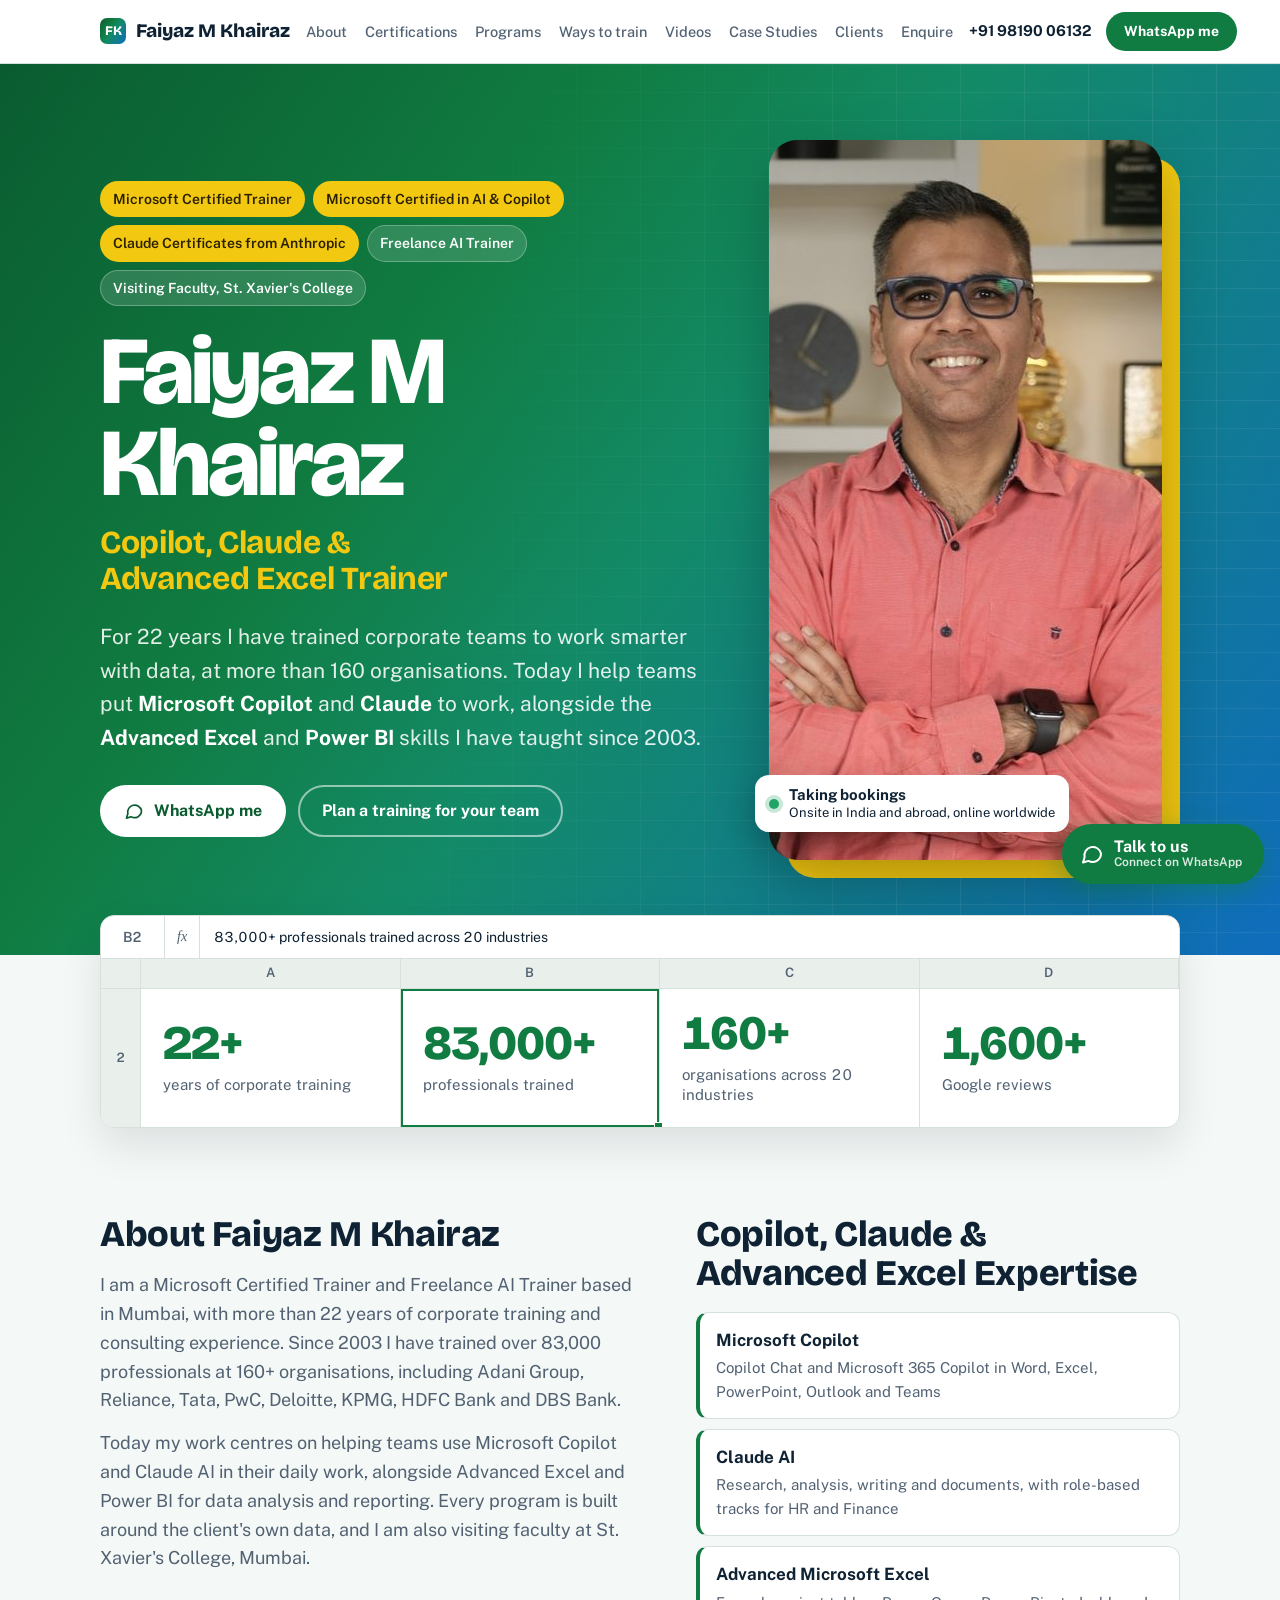
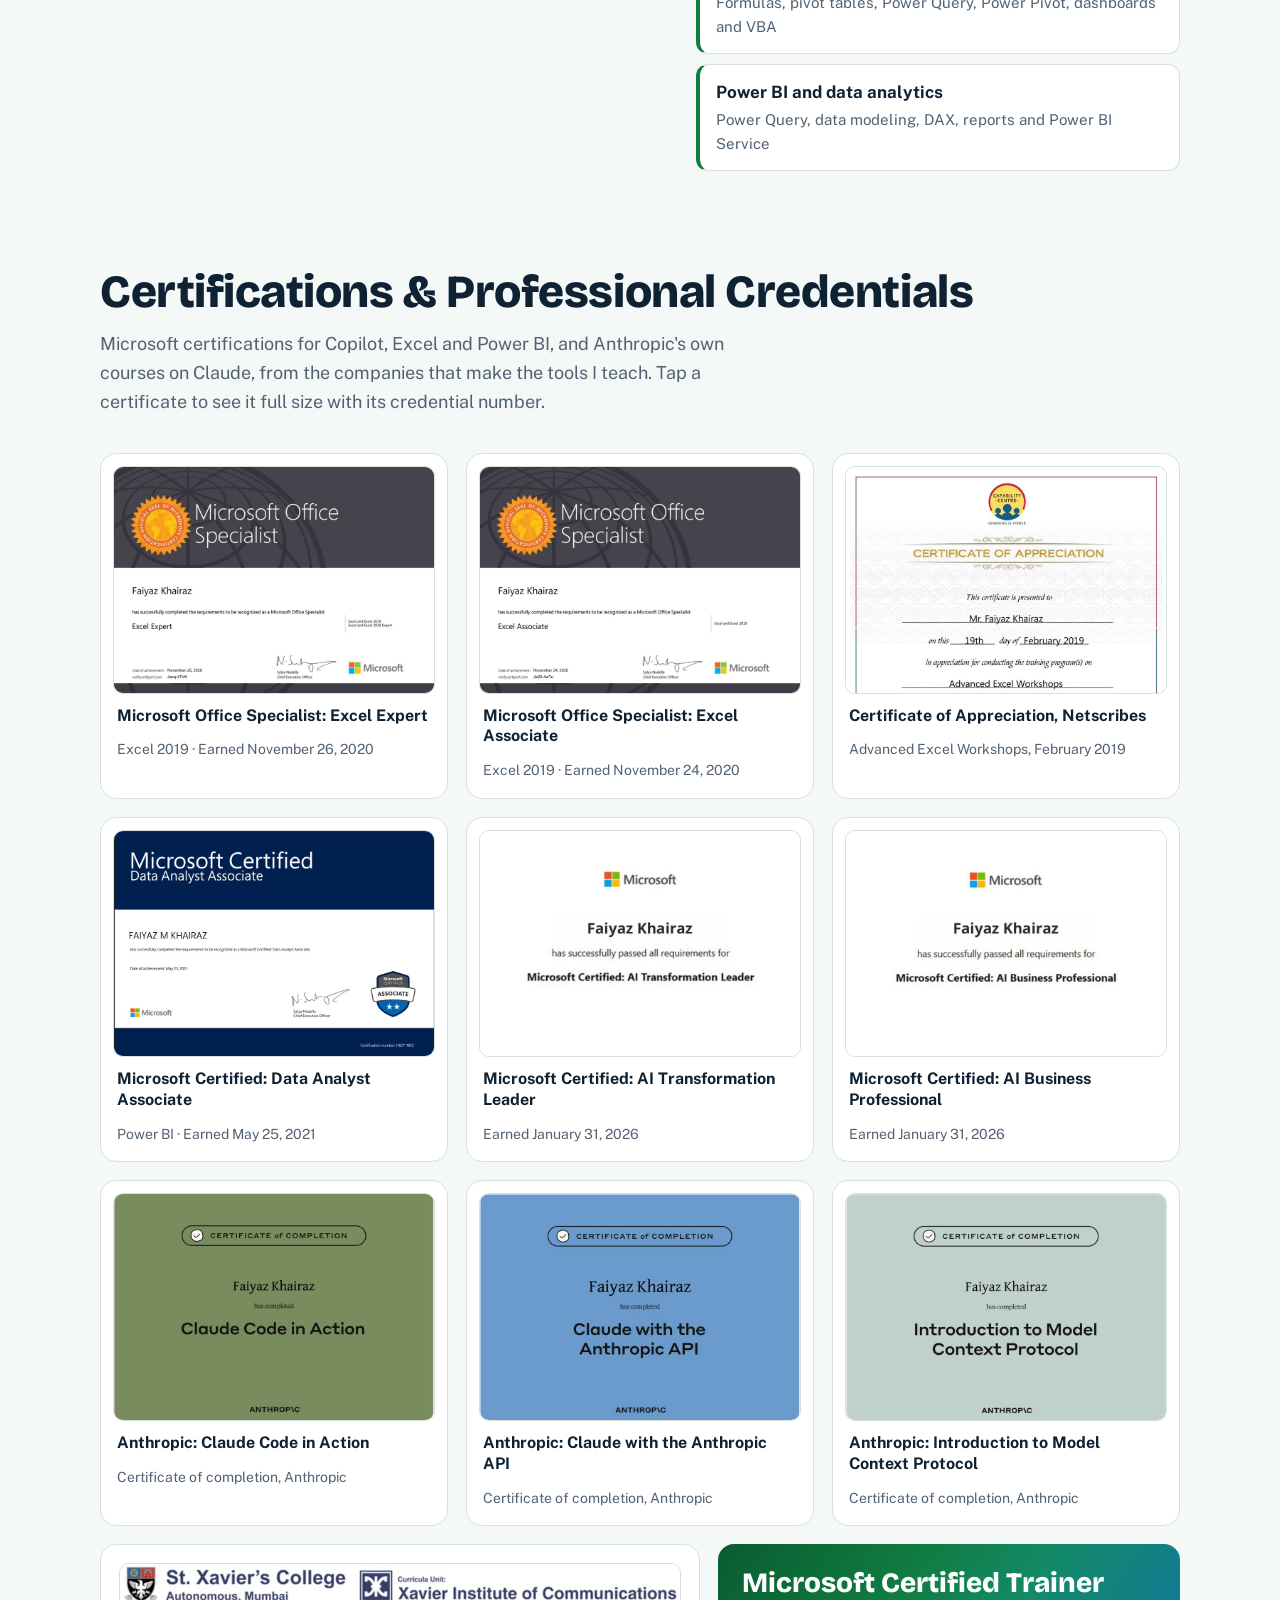
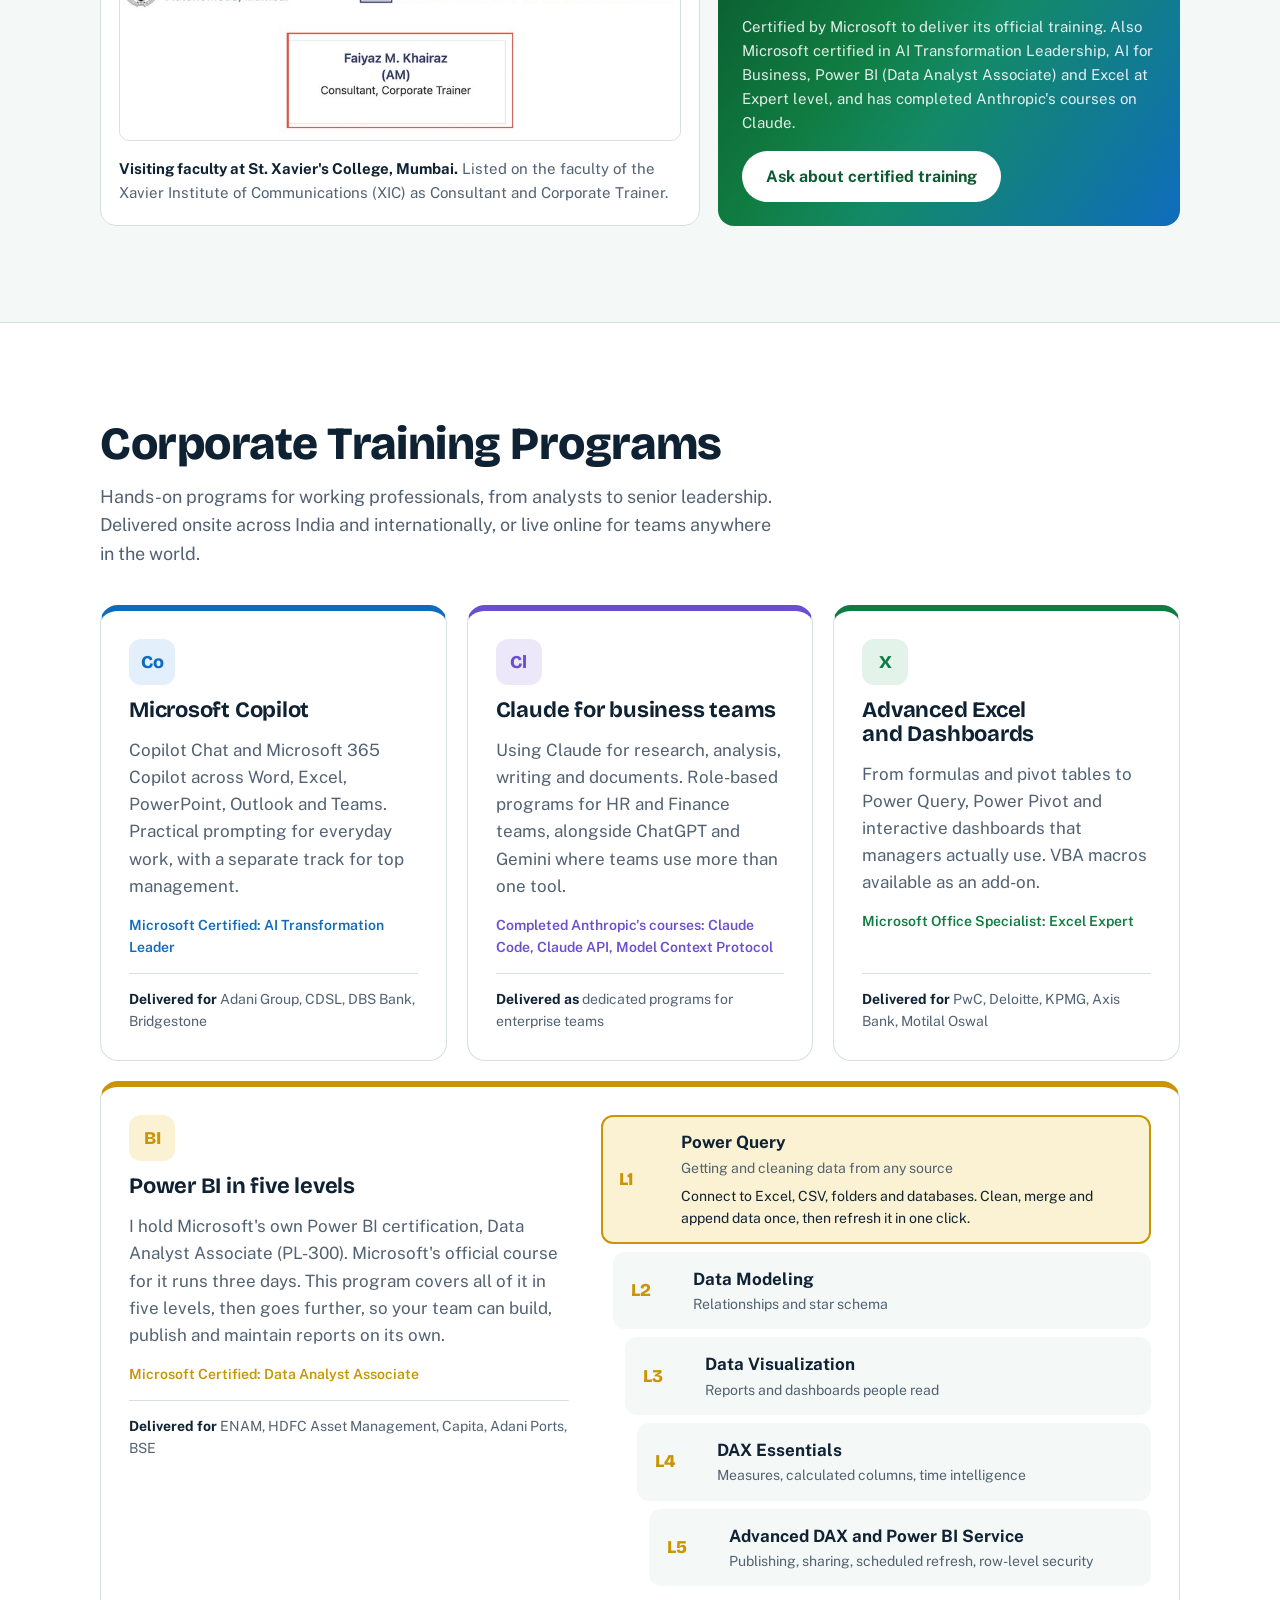
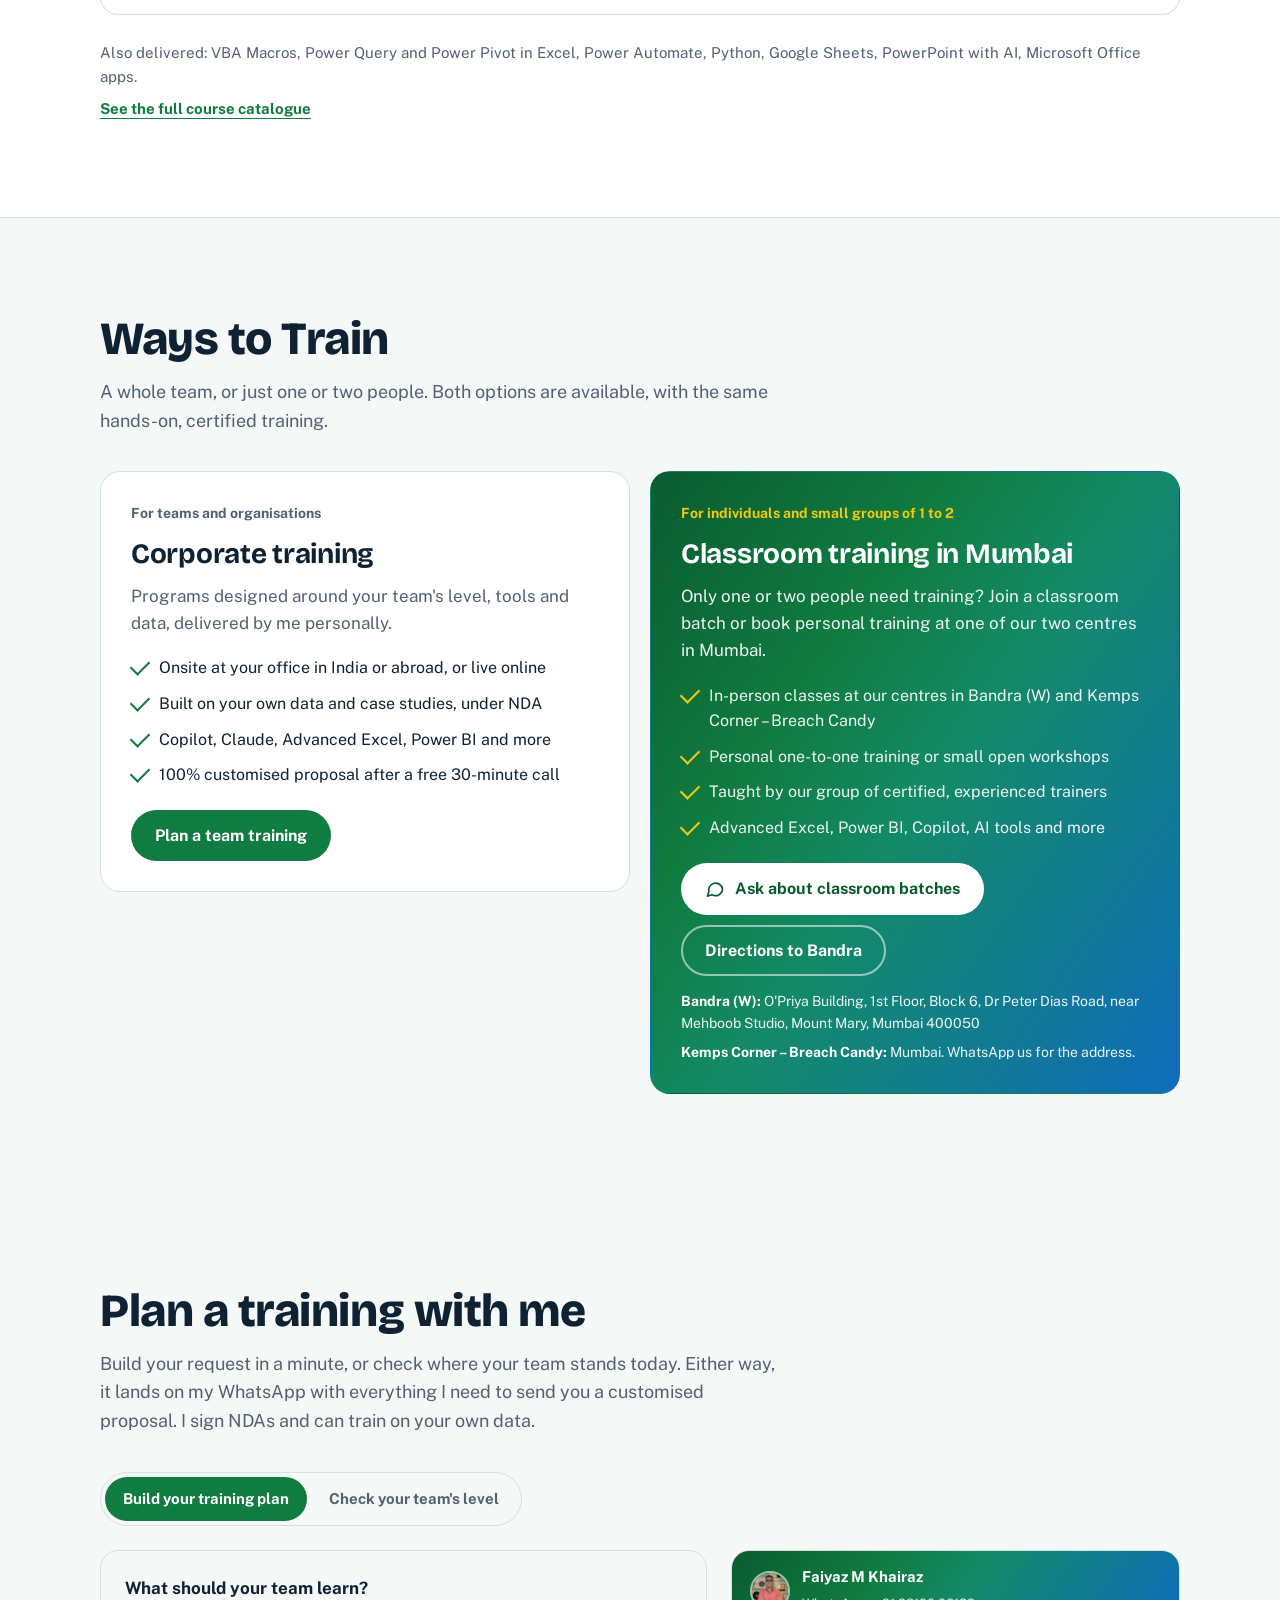
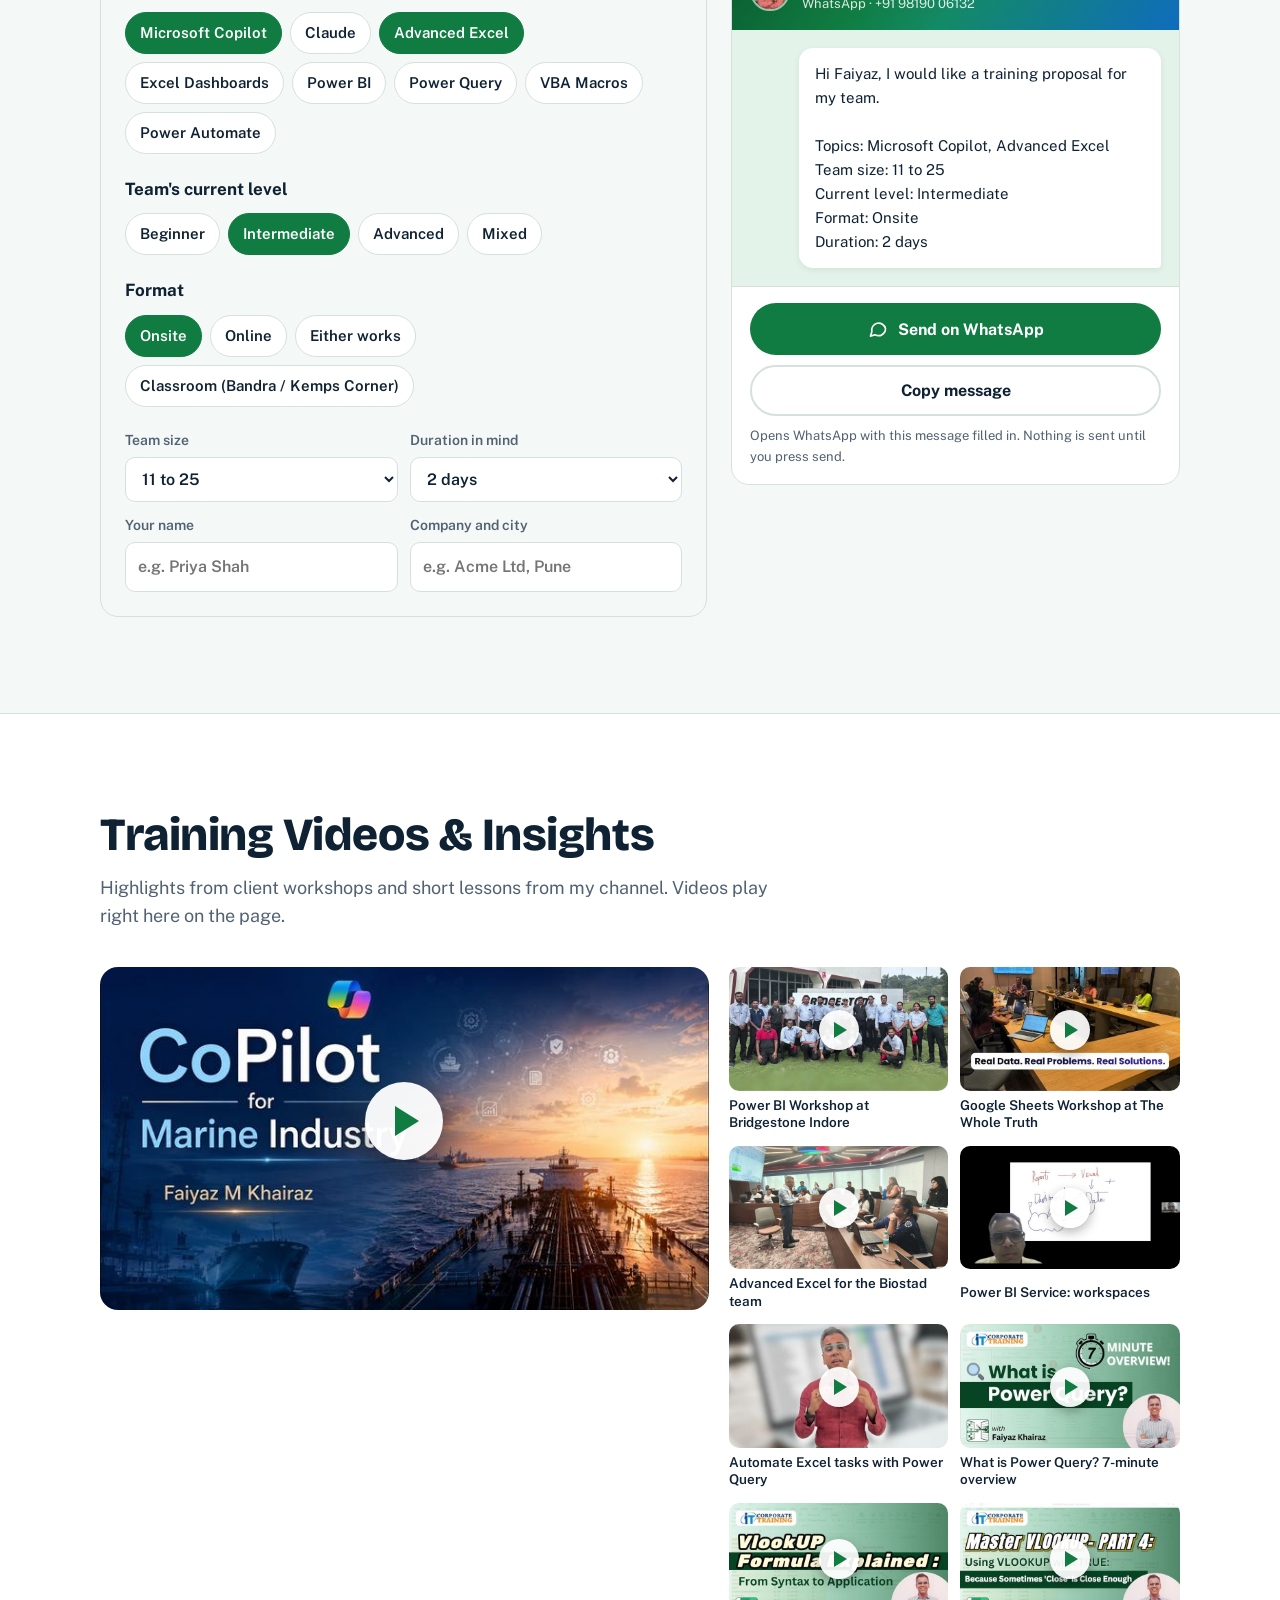
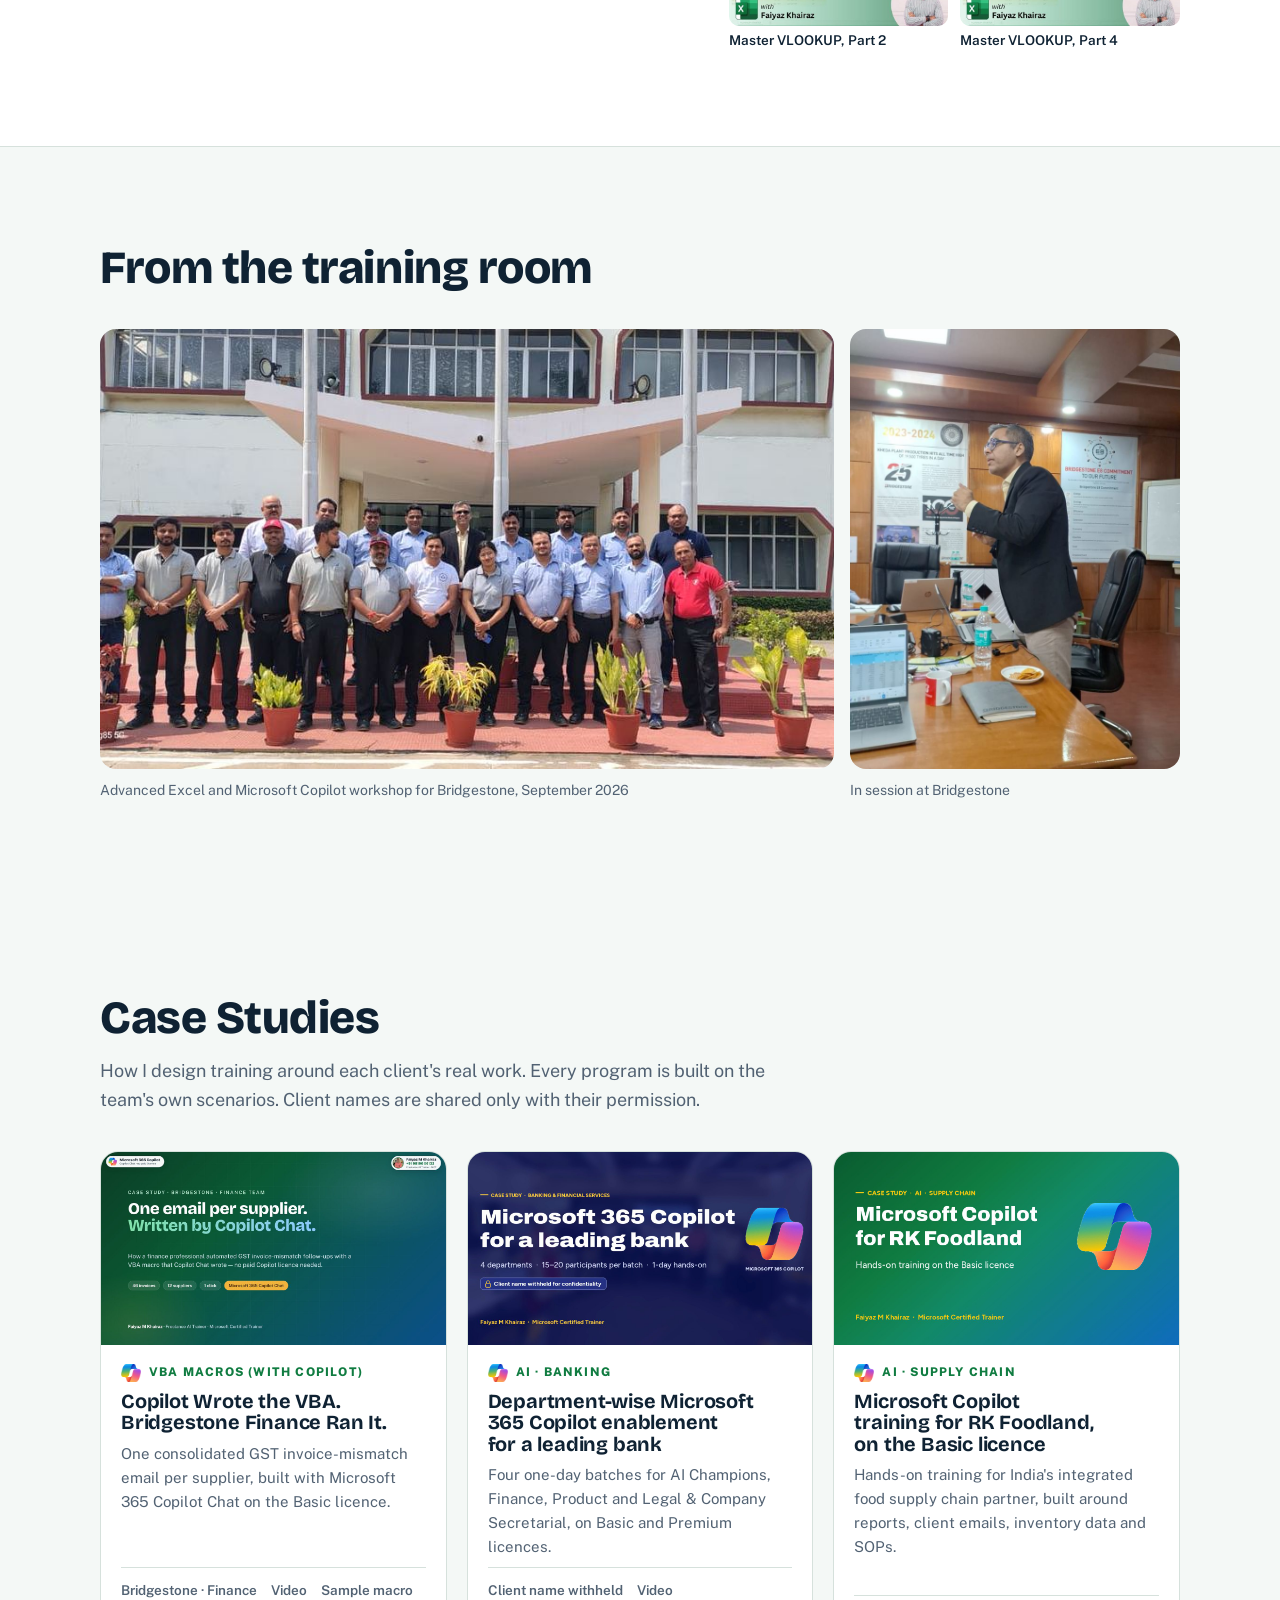
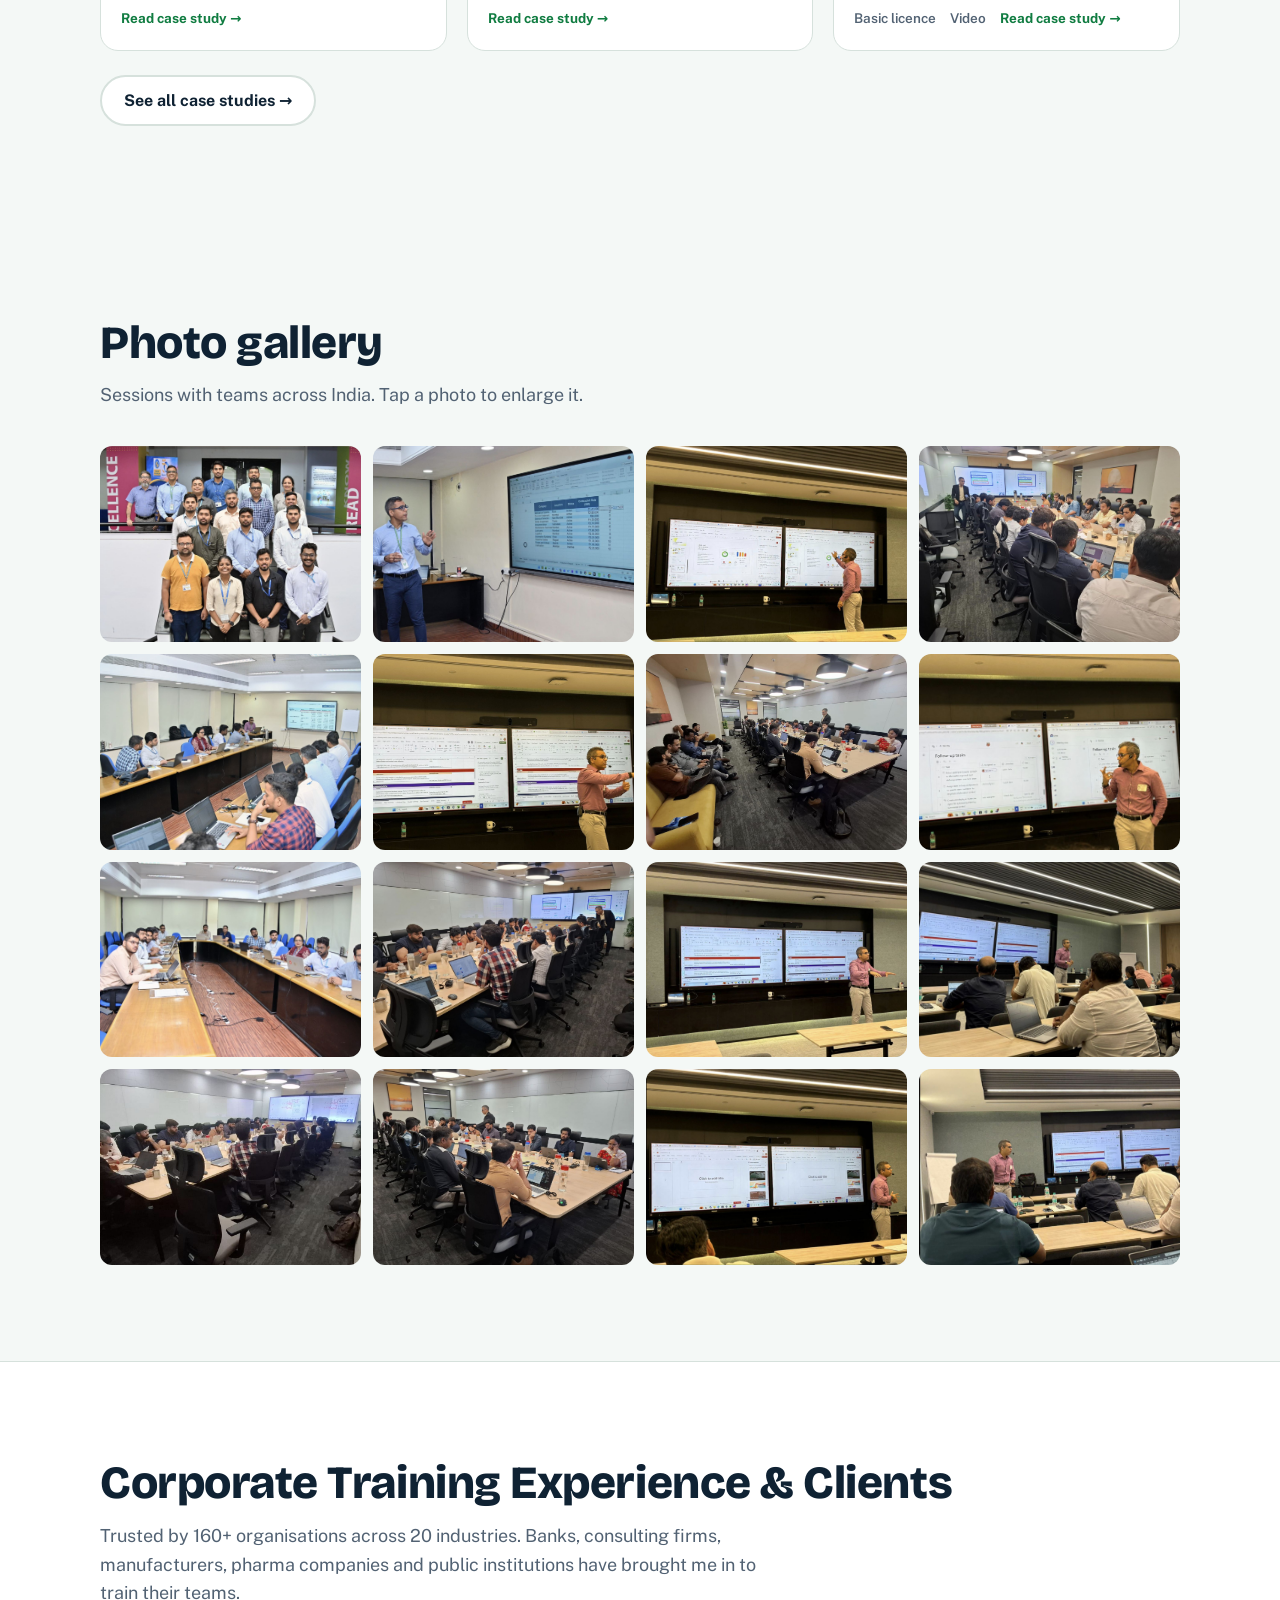
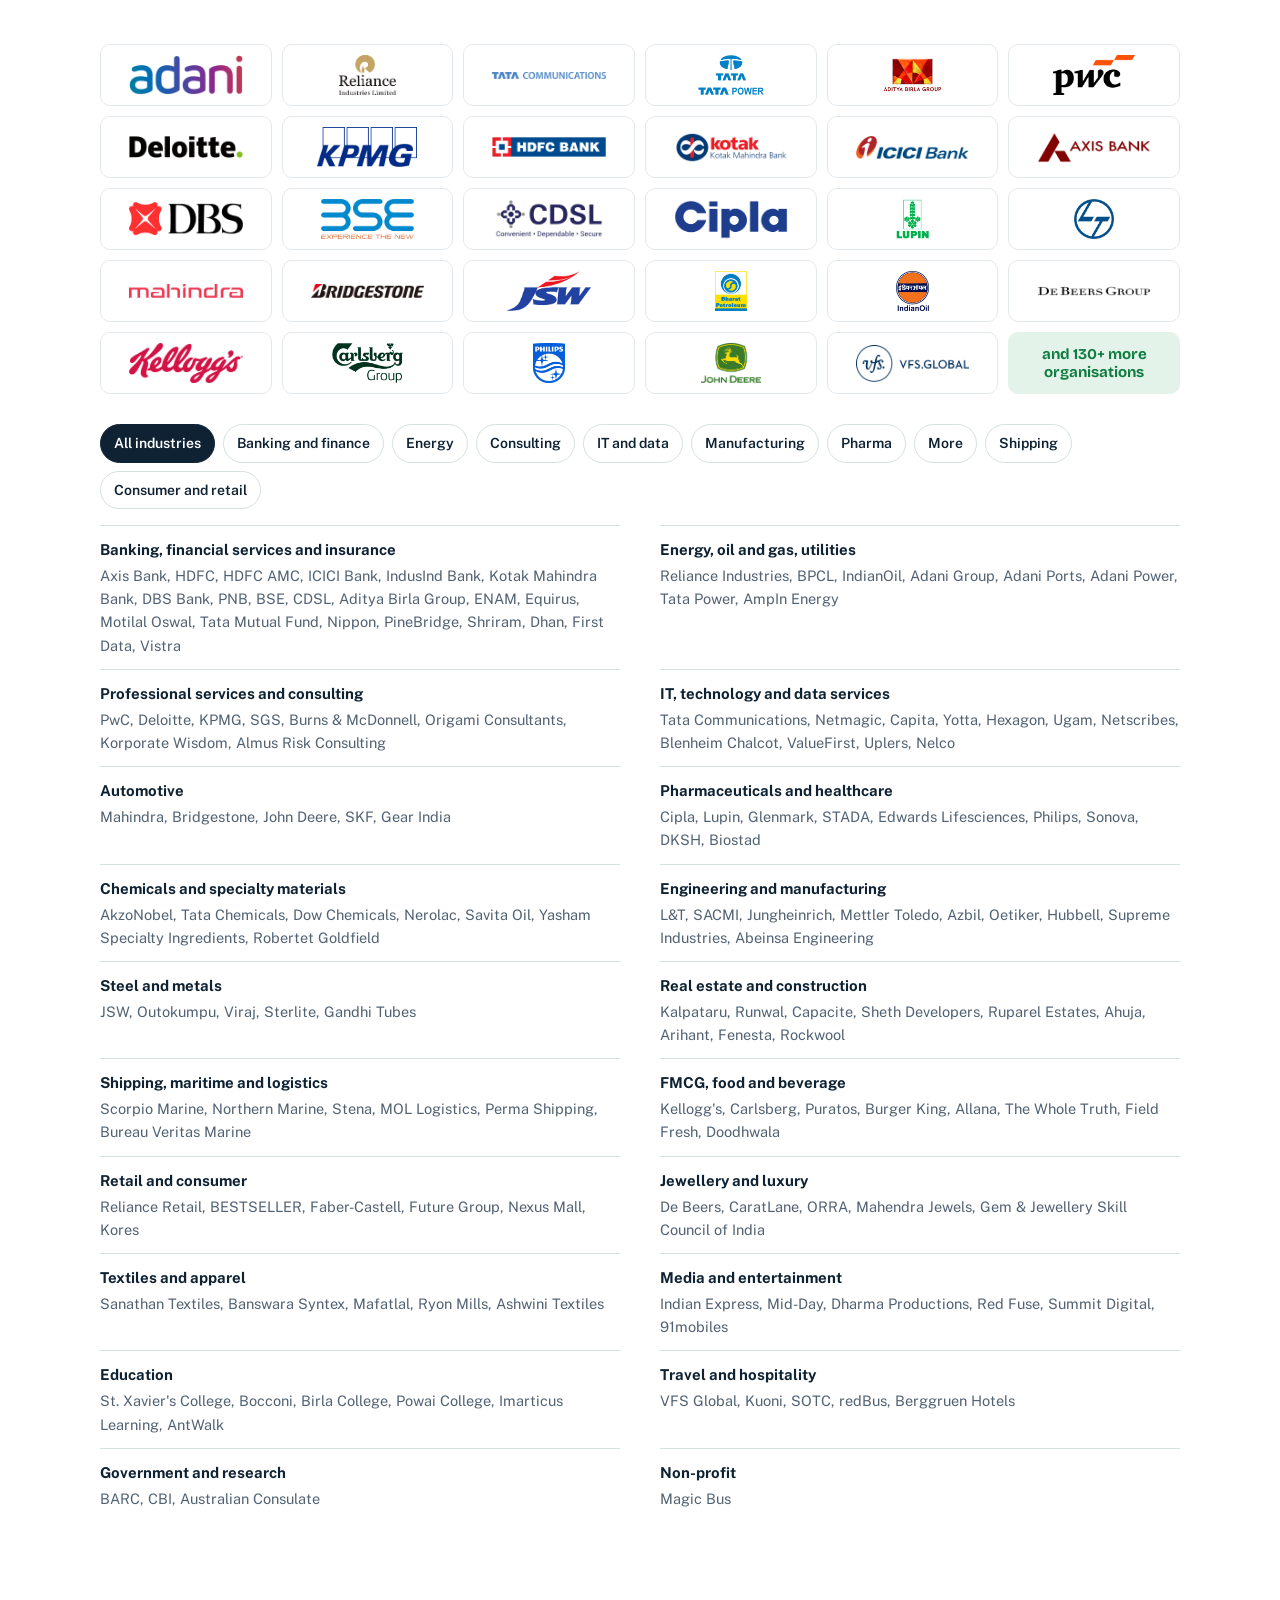
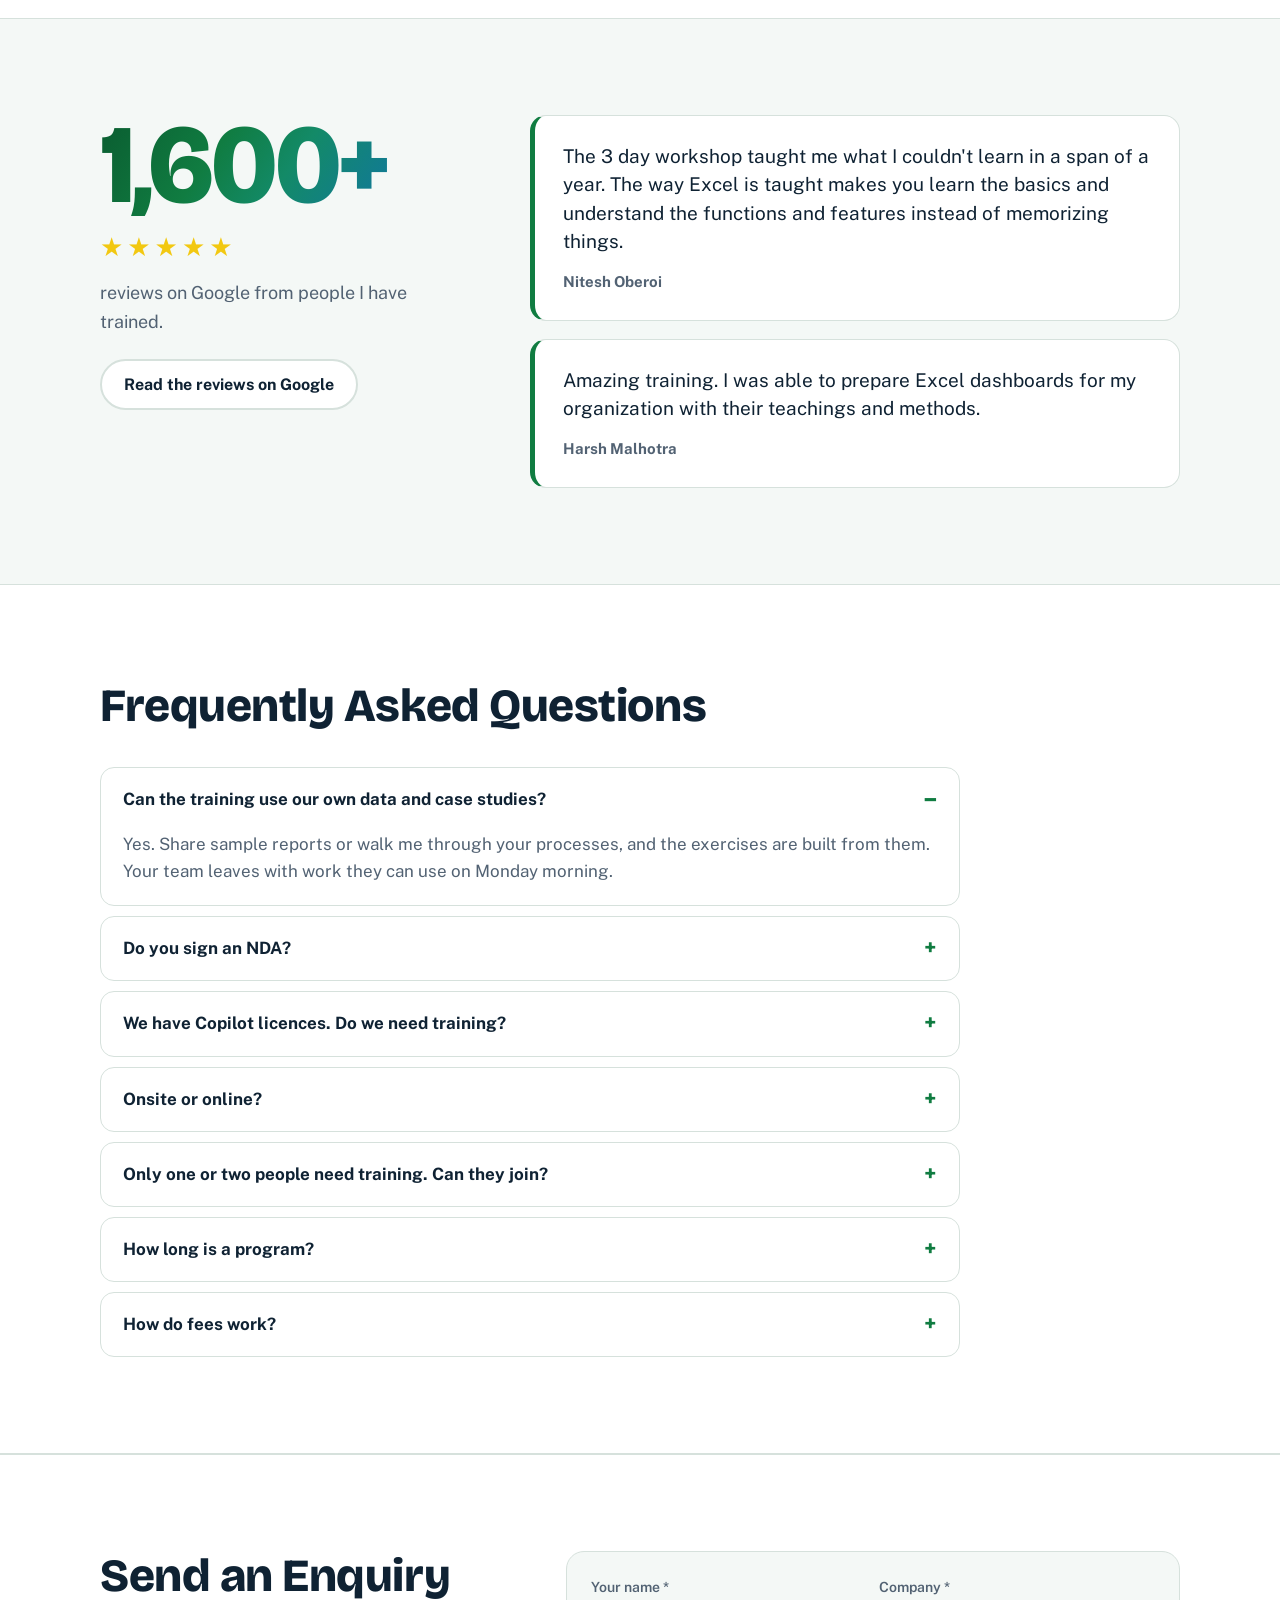
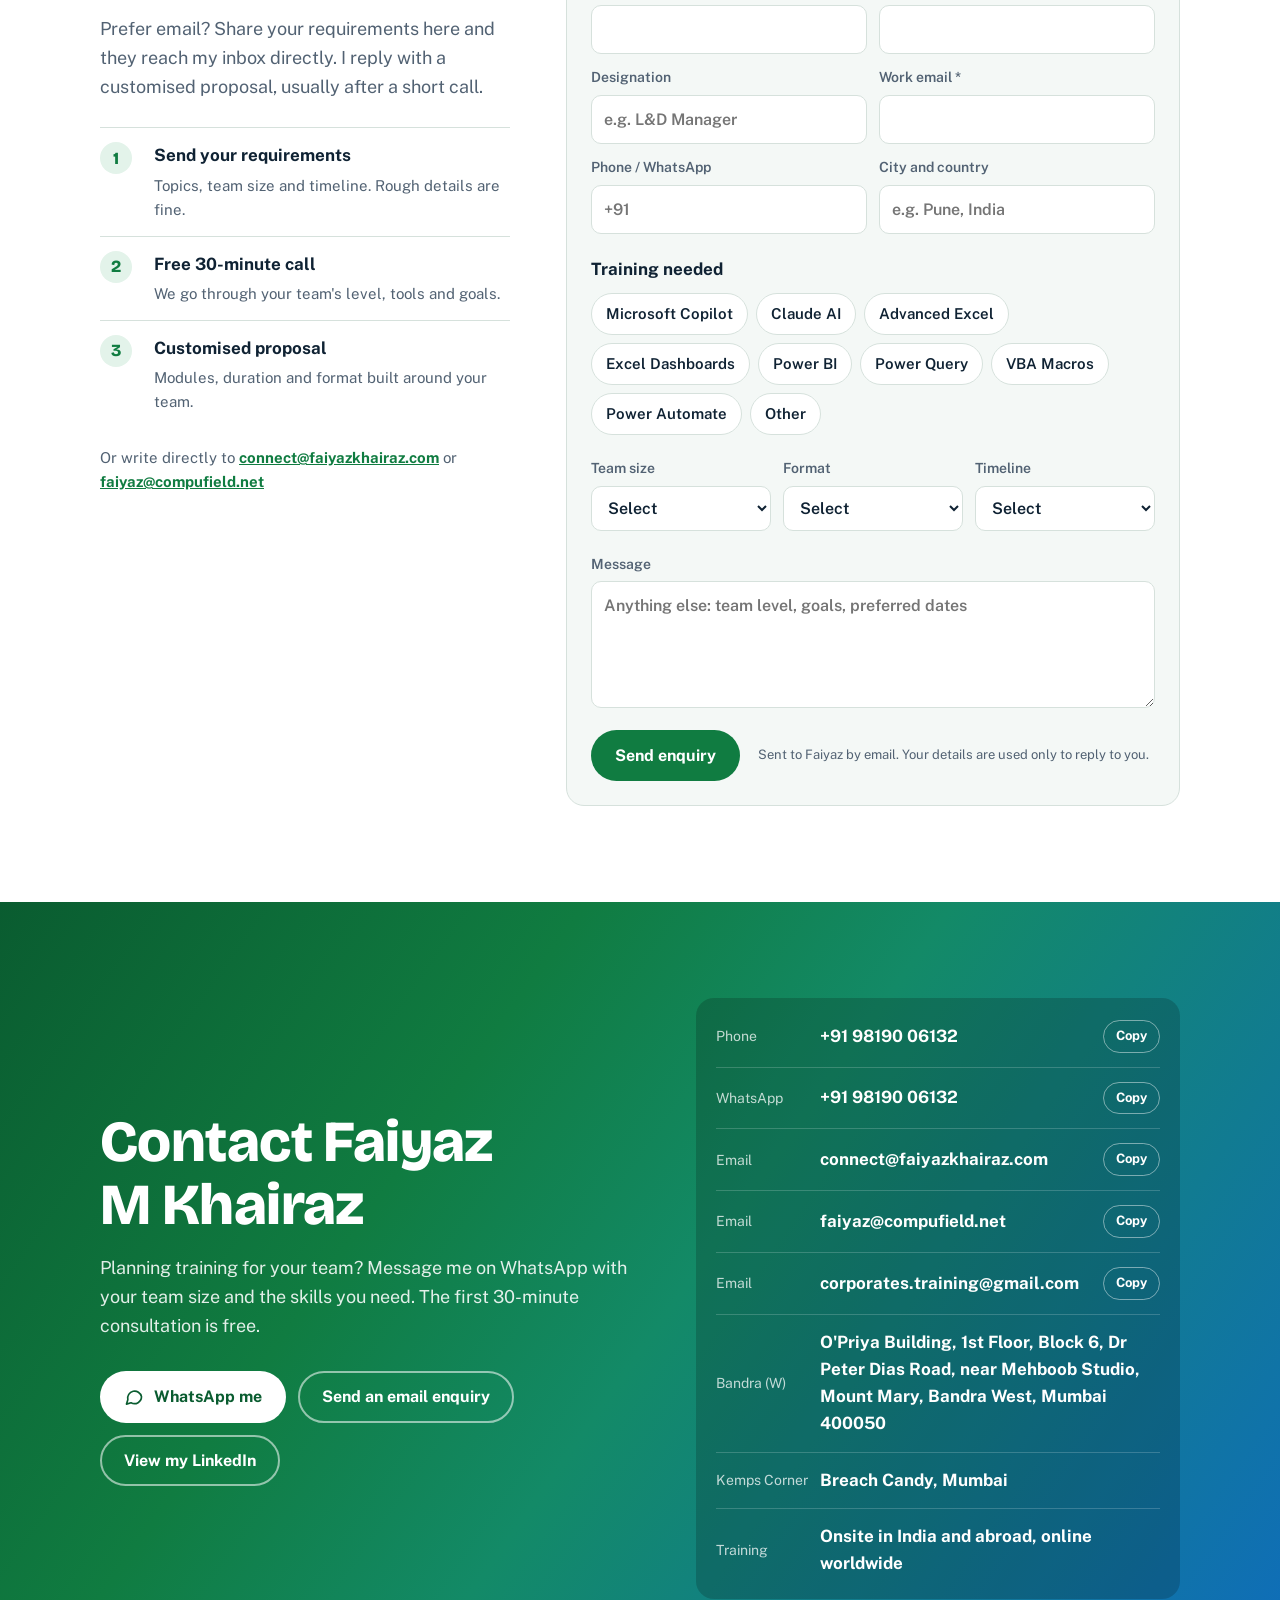
==== commit 22c1291d: "File the Bridgestone case study under VBA Macros (with Copilot) New topic filter on the case-studies" ====
--- a/index.html
+++ b/index.html
@@ -750,13 +750,13 @@
         <p class="lead">How I design training around each client's real work. Every program is built on the team's own scenarios. Client names are shared only with their permission.</p>
       </div>
       <div class="cs-cards">
-        <a class="cs-card" href="case-studies/copilot-vba-gst-supplier-emails/">
-          <img decoding="async" src="case-studies/copilot-vba-gst-supplier-emails/poster.jpg" alt="" width="1280" height="720">
+        <a class="cs-card" href="case-studies/vba-macros-copilot-gst-supplier-emails/">
+          <img decoding="async" src="case-studies/vba-macros-copilot-gst-supplier-emails/poster.jpg" alt="" width="1280" height="720">
           <div class="in">
-            <span class="kind"><img src="assets/img/copilot-logo.png" alt="" width="20" height="18">AI · Manufacturing · Finance</span>
-            <h3>Copilot Chat wrote the VBA. Bridgestone's finance team ran it.</h3>
+            <span class="kind"><img src="assets/img/copilot-logo.png" alt="" width="20" height="18">VBA Macros (with Copilot)</span>
+            <h3>Copilot Wrote the VBA. Bridgestone Finance Ran It.</h3>
             <p>One consolidated GST invoice-mismatch email per supplier, built with Microsoft 365 Copilot Chat on the Basic licence.</p>
-            <div class="meta"><span>Bridgestone</span><span>Video</span><span>Sample macro</span><span class="go">Read case study →</span></div>
+            <div class="meta"><span>Bridgestone · Finance</span><span>Video</span><span>Sample macro</span><span class="go">Read case study →</span></div>
           </div>
         </a>
         <a class="cs-card" href="case-studies/ai-banking-copilot-enablement.html">
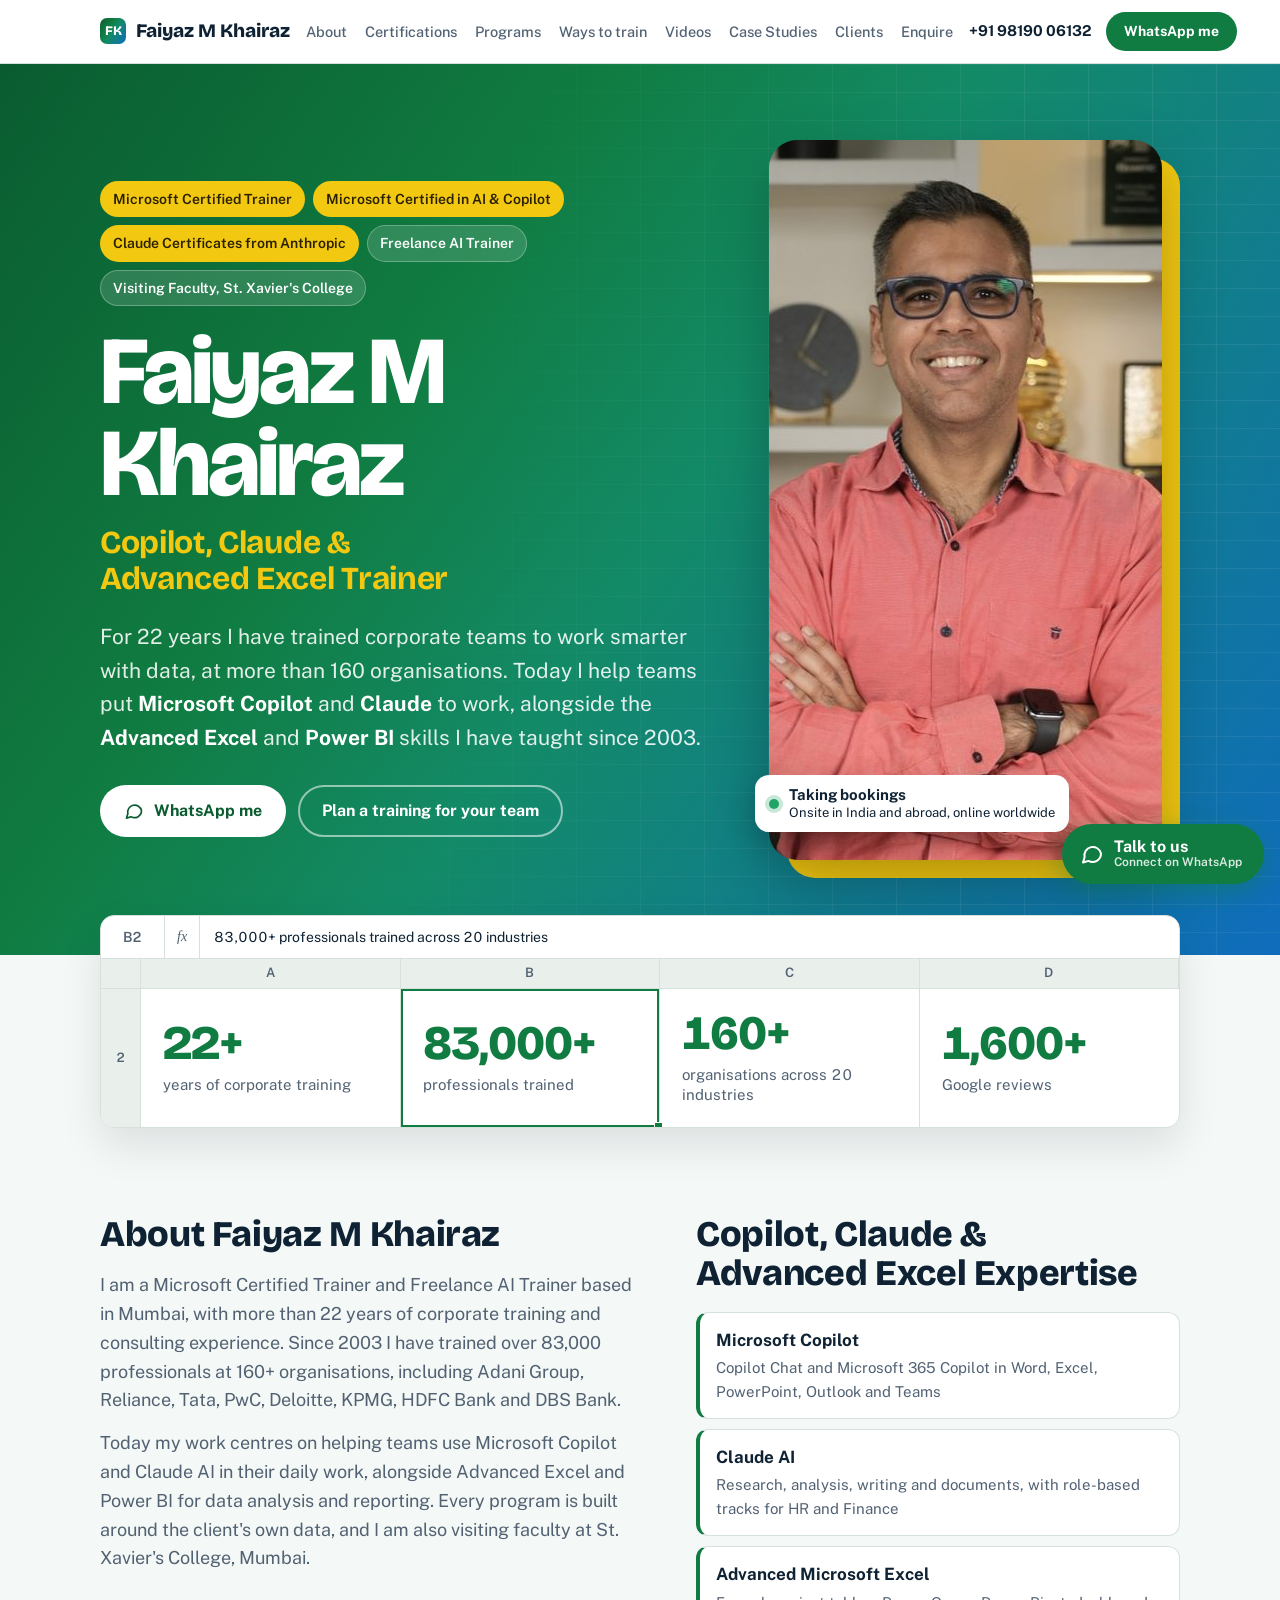
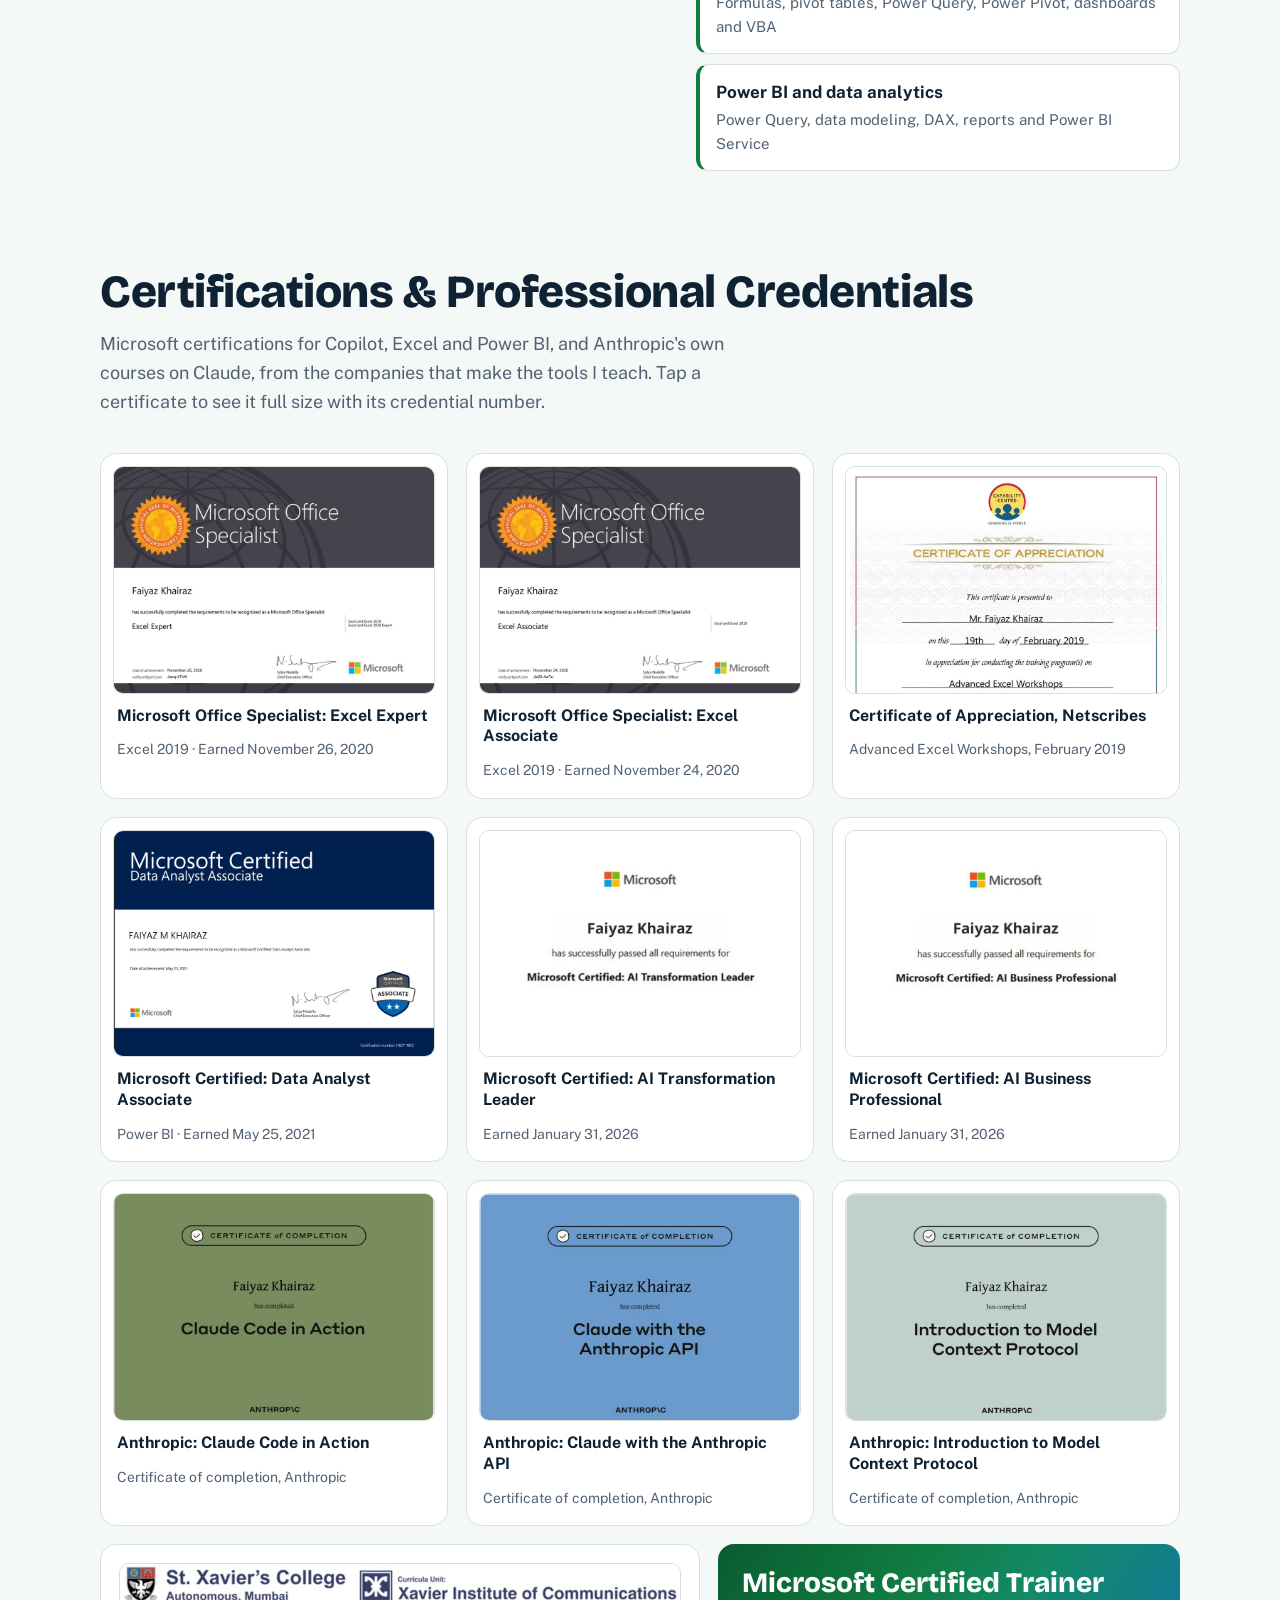
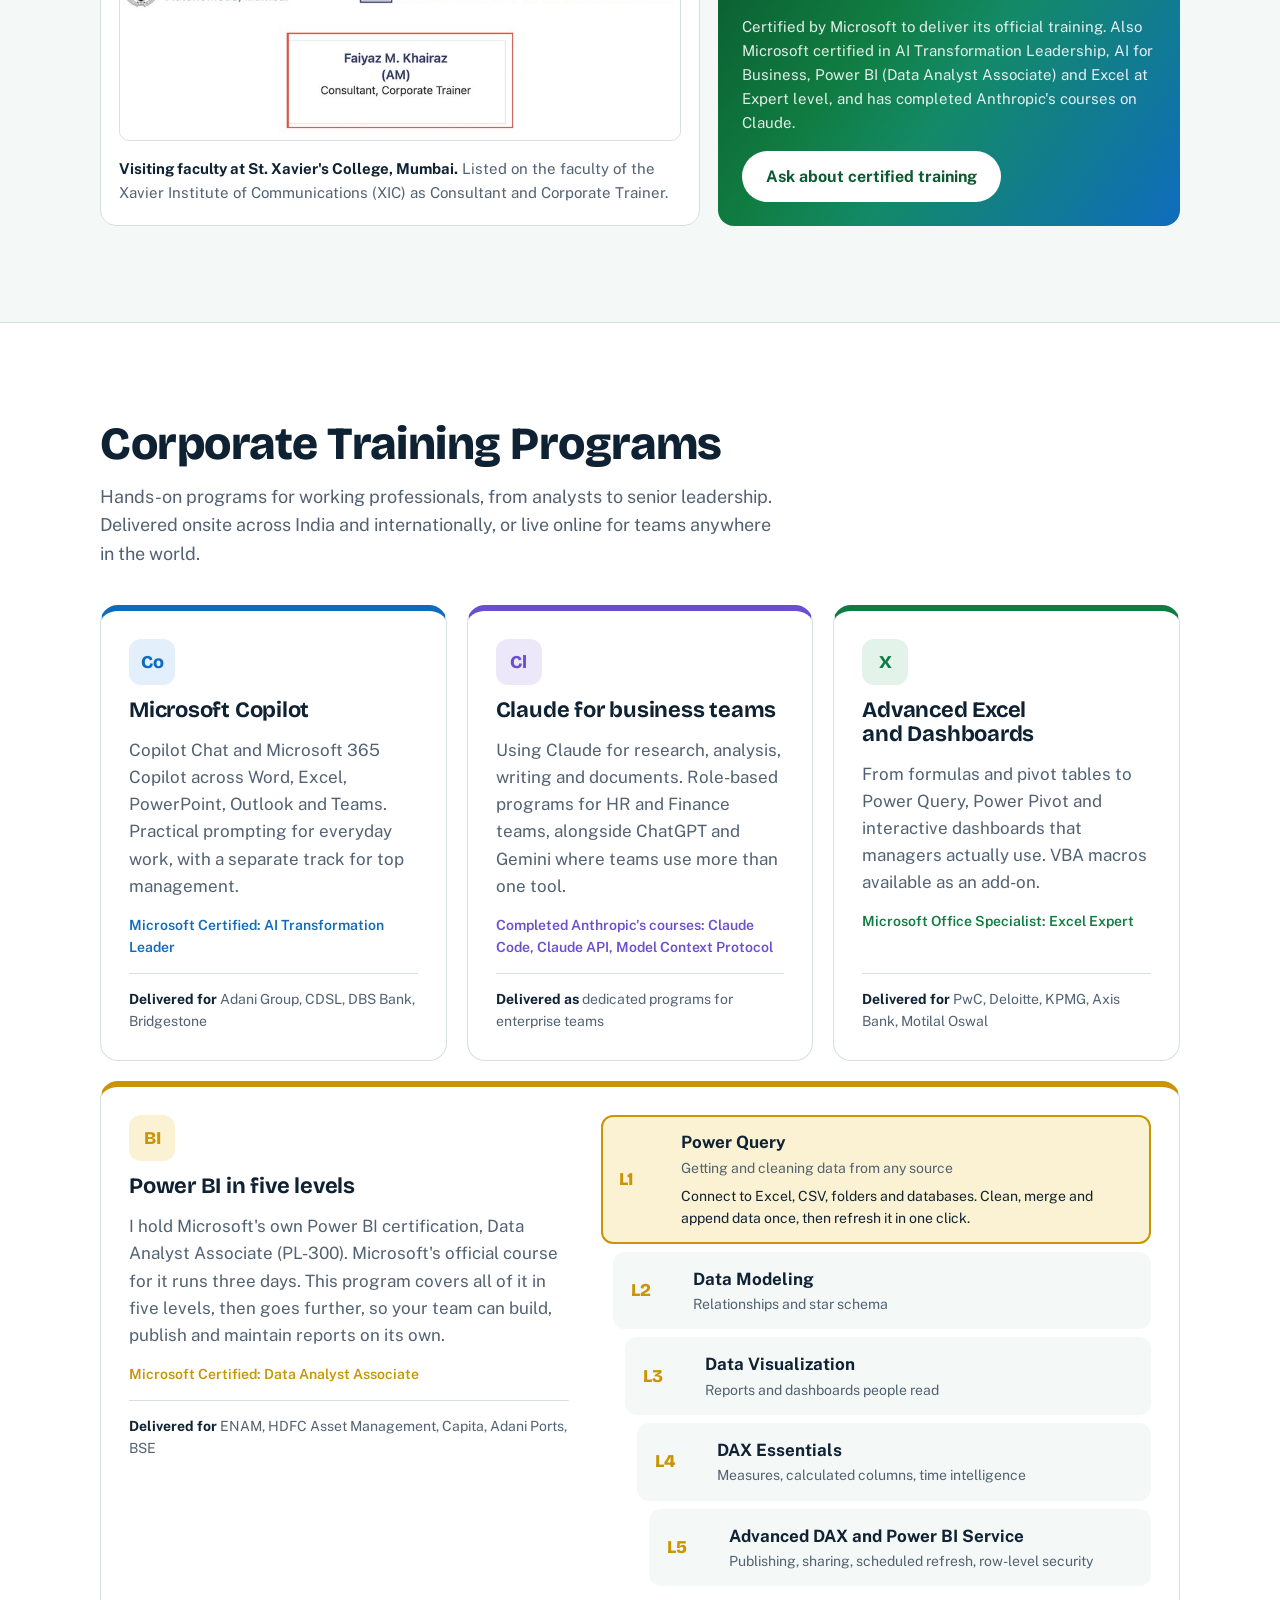
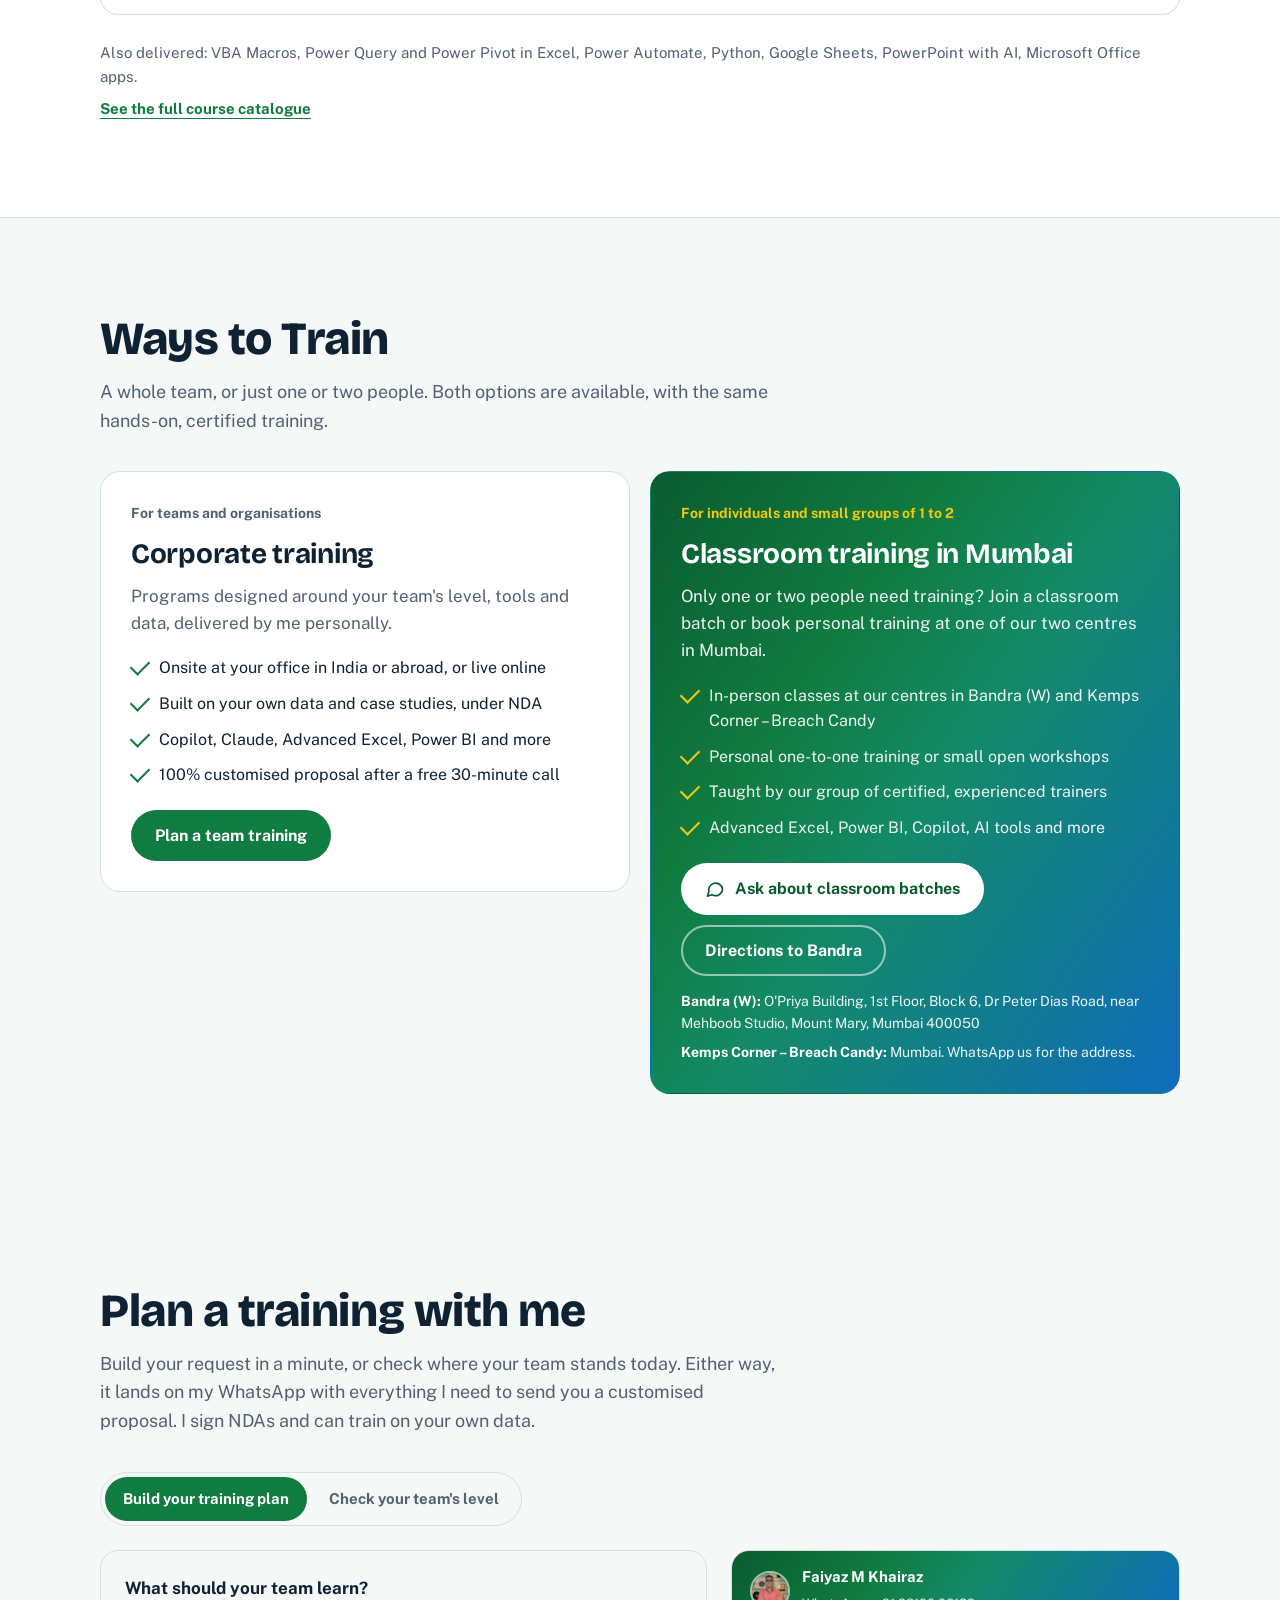
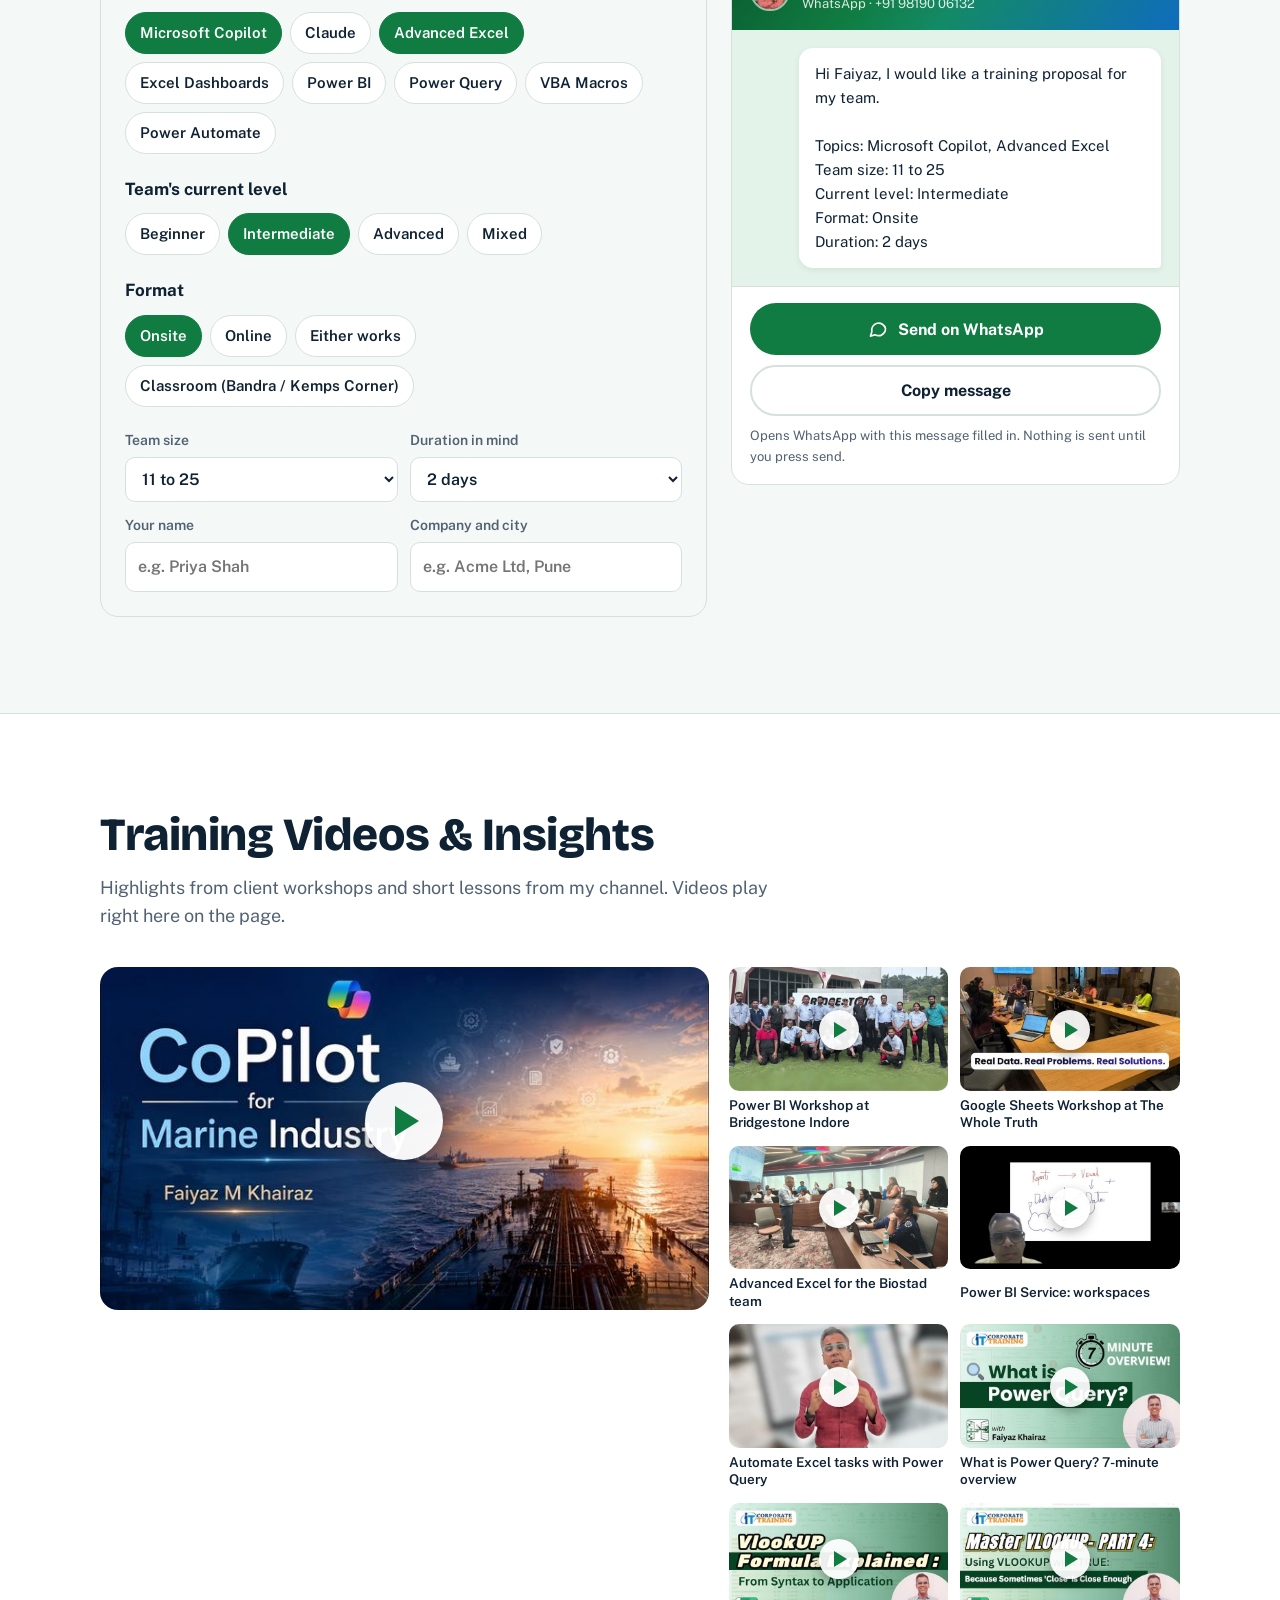
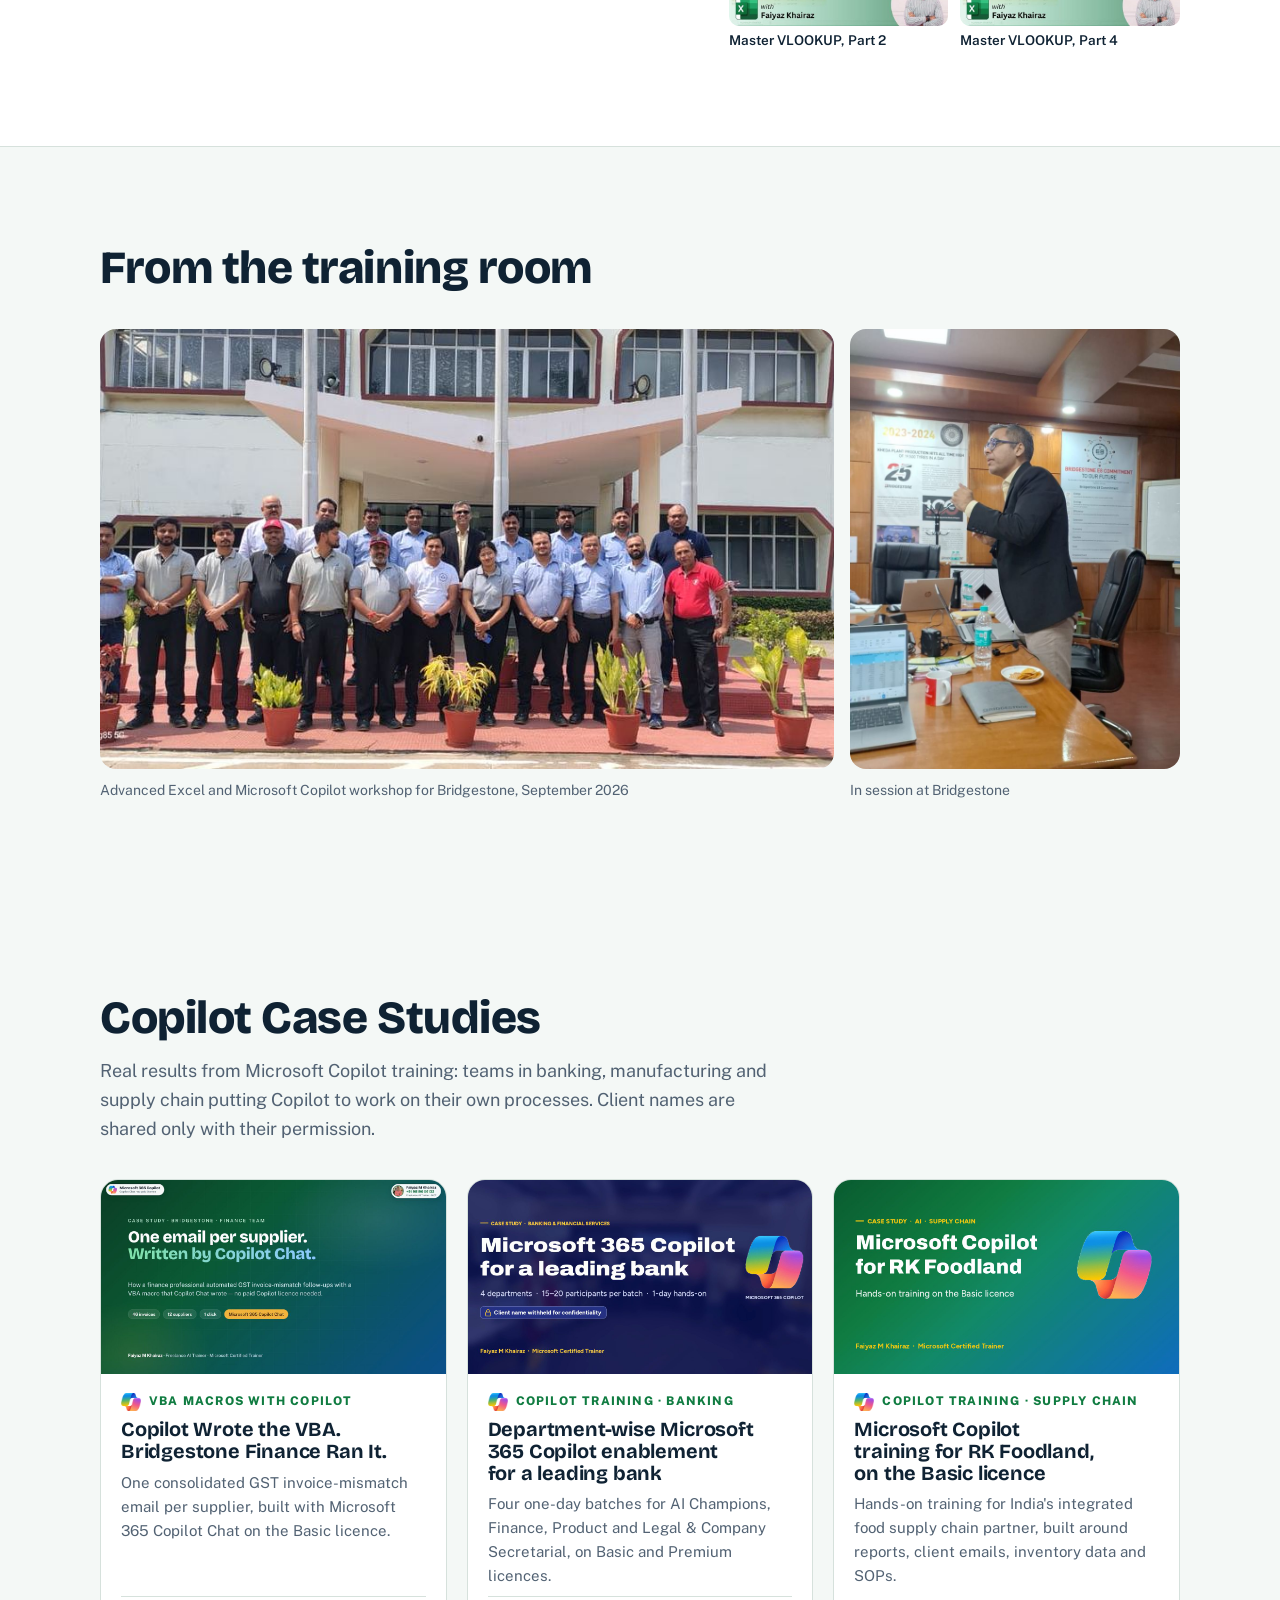
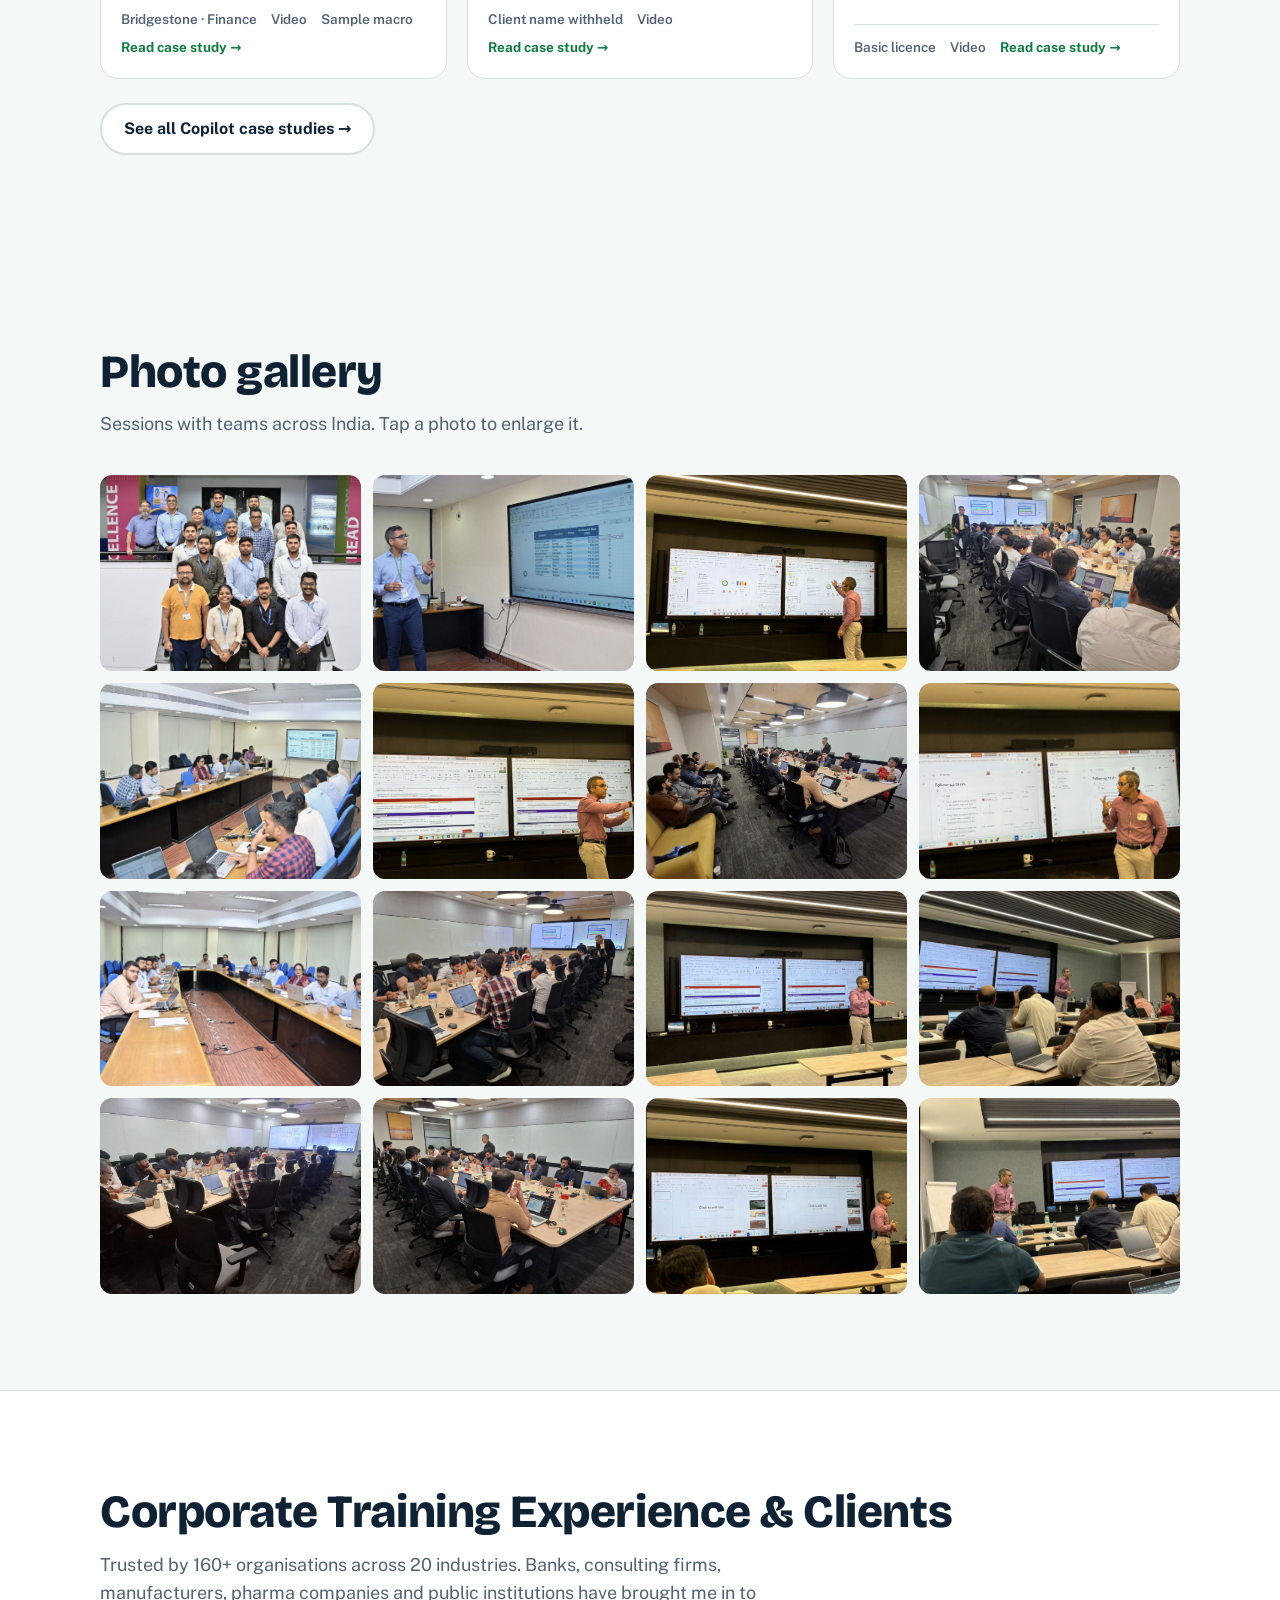
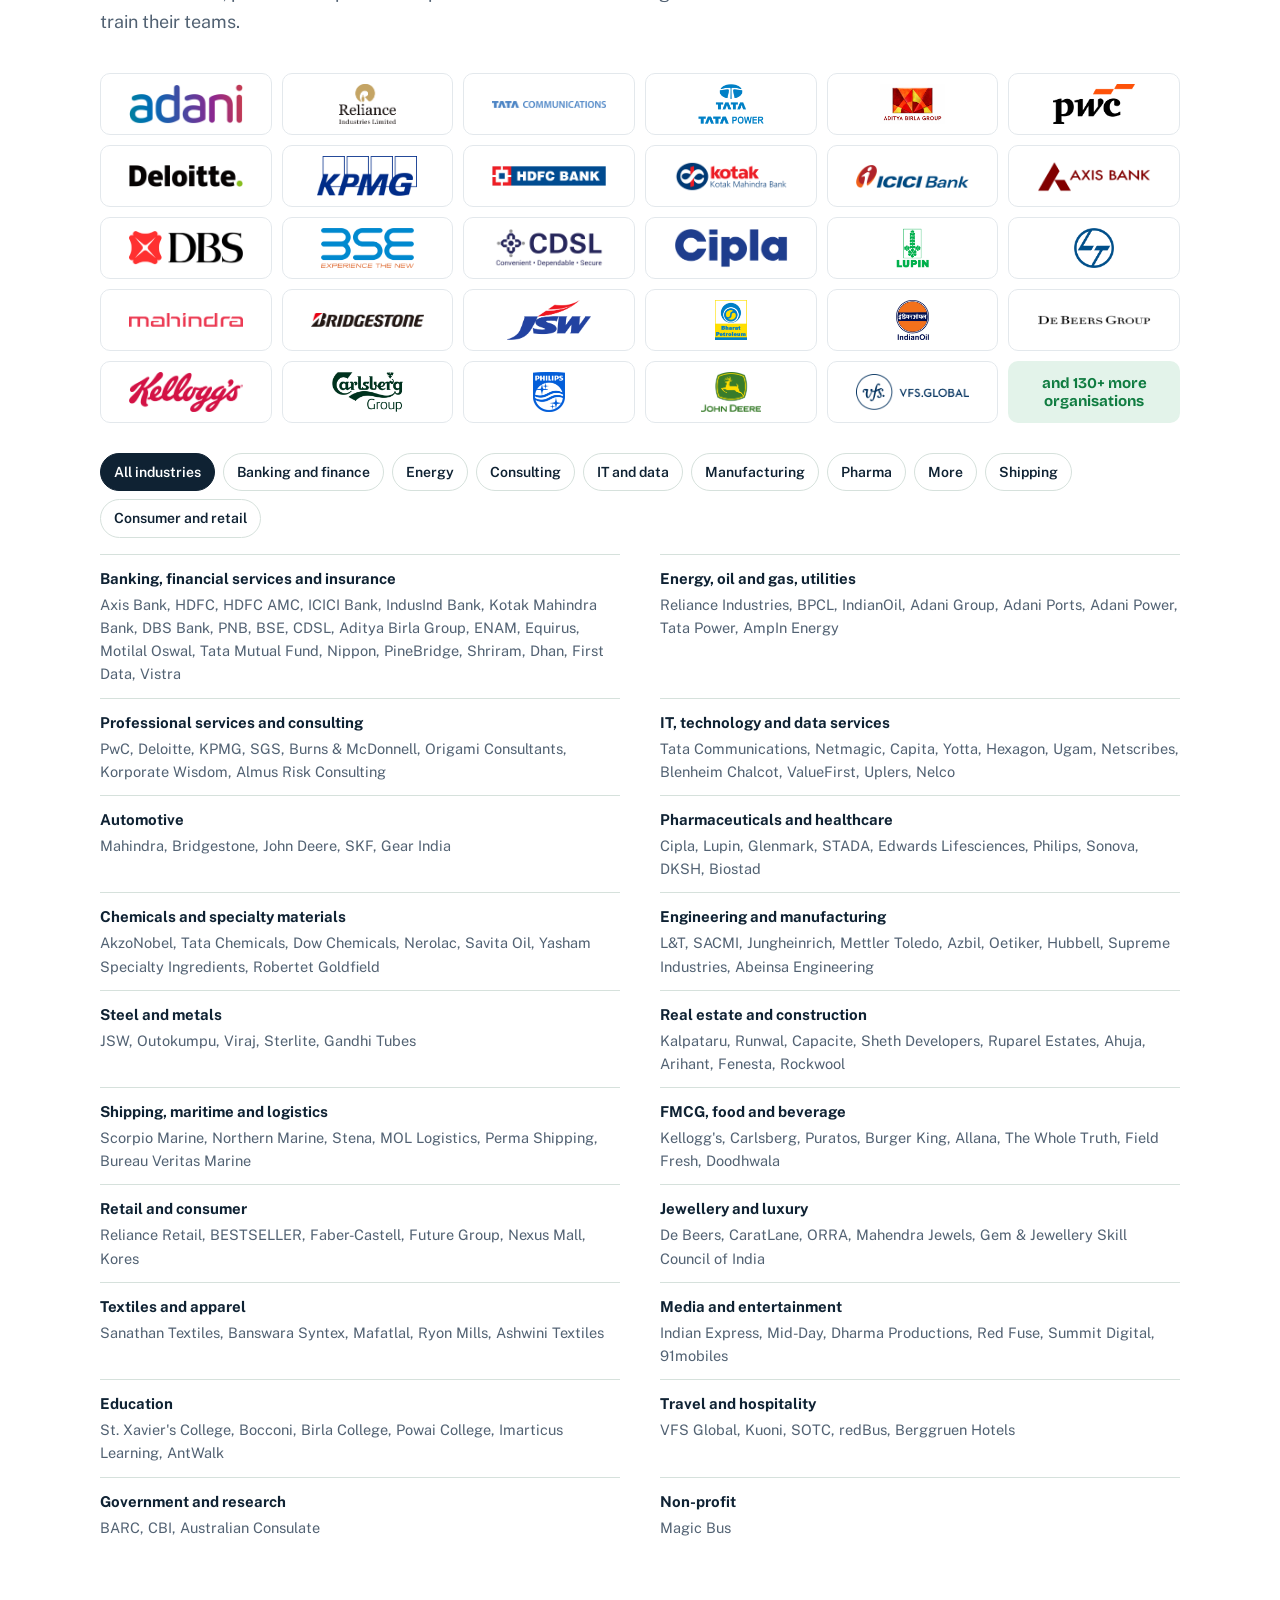
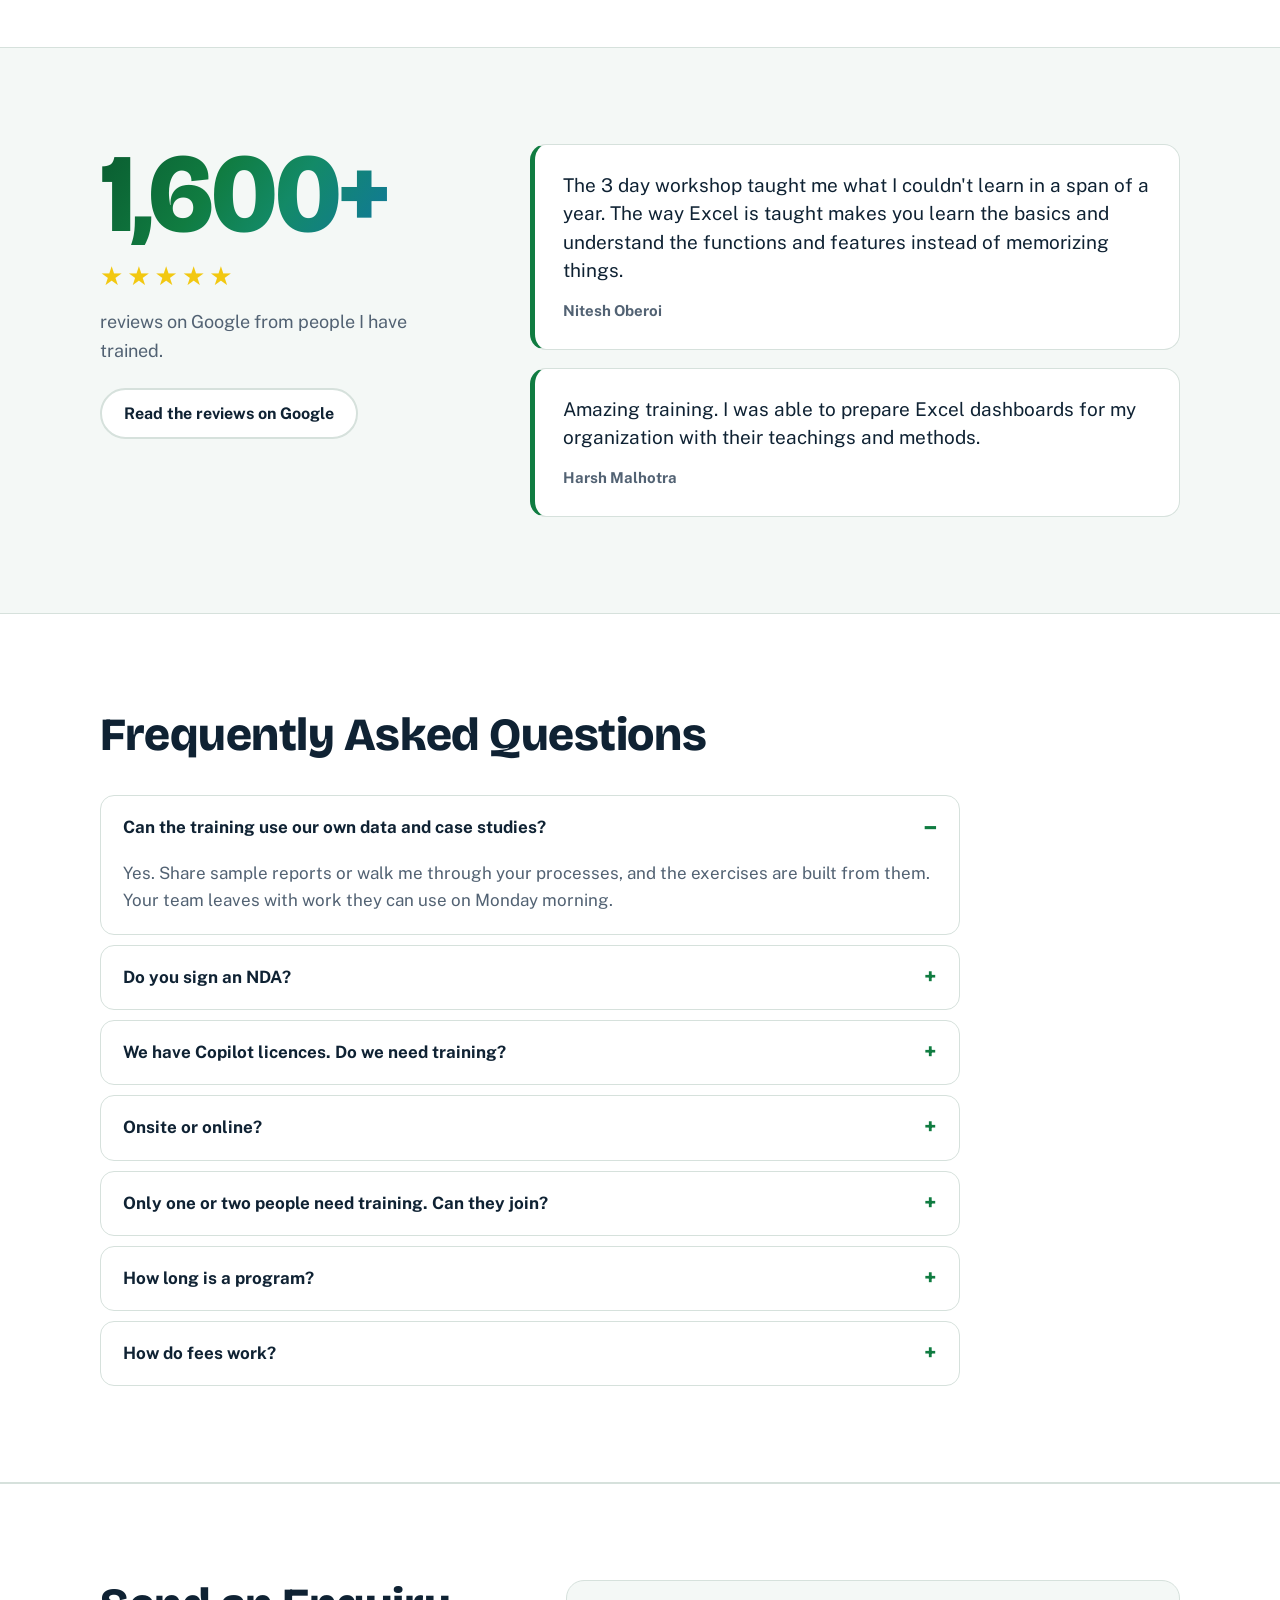
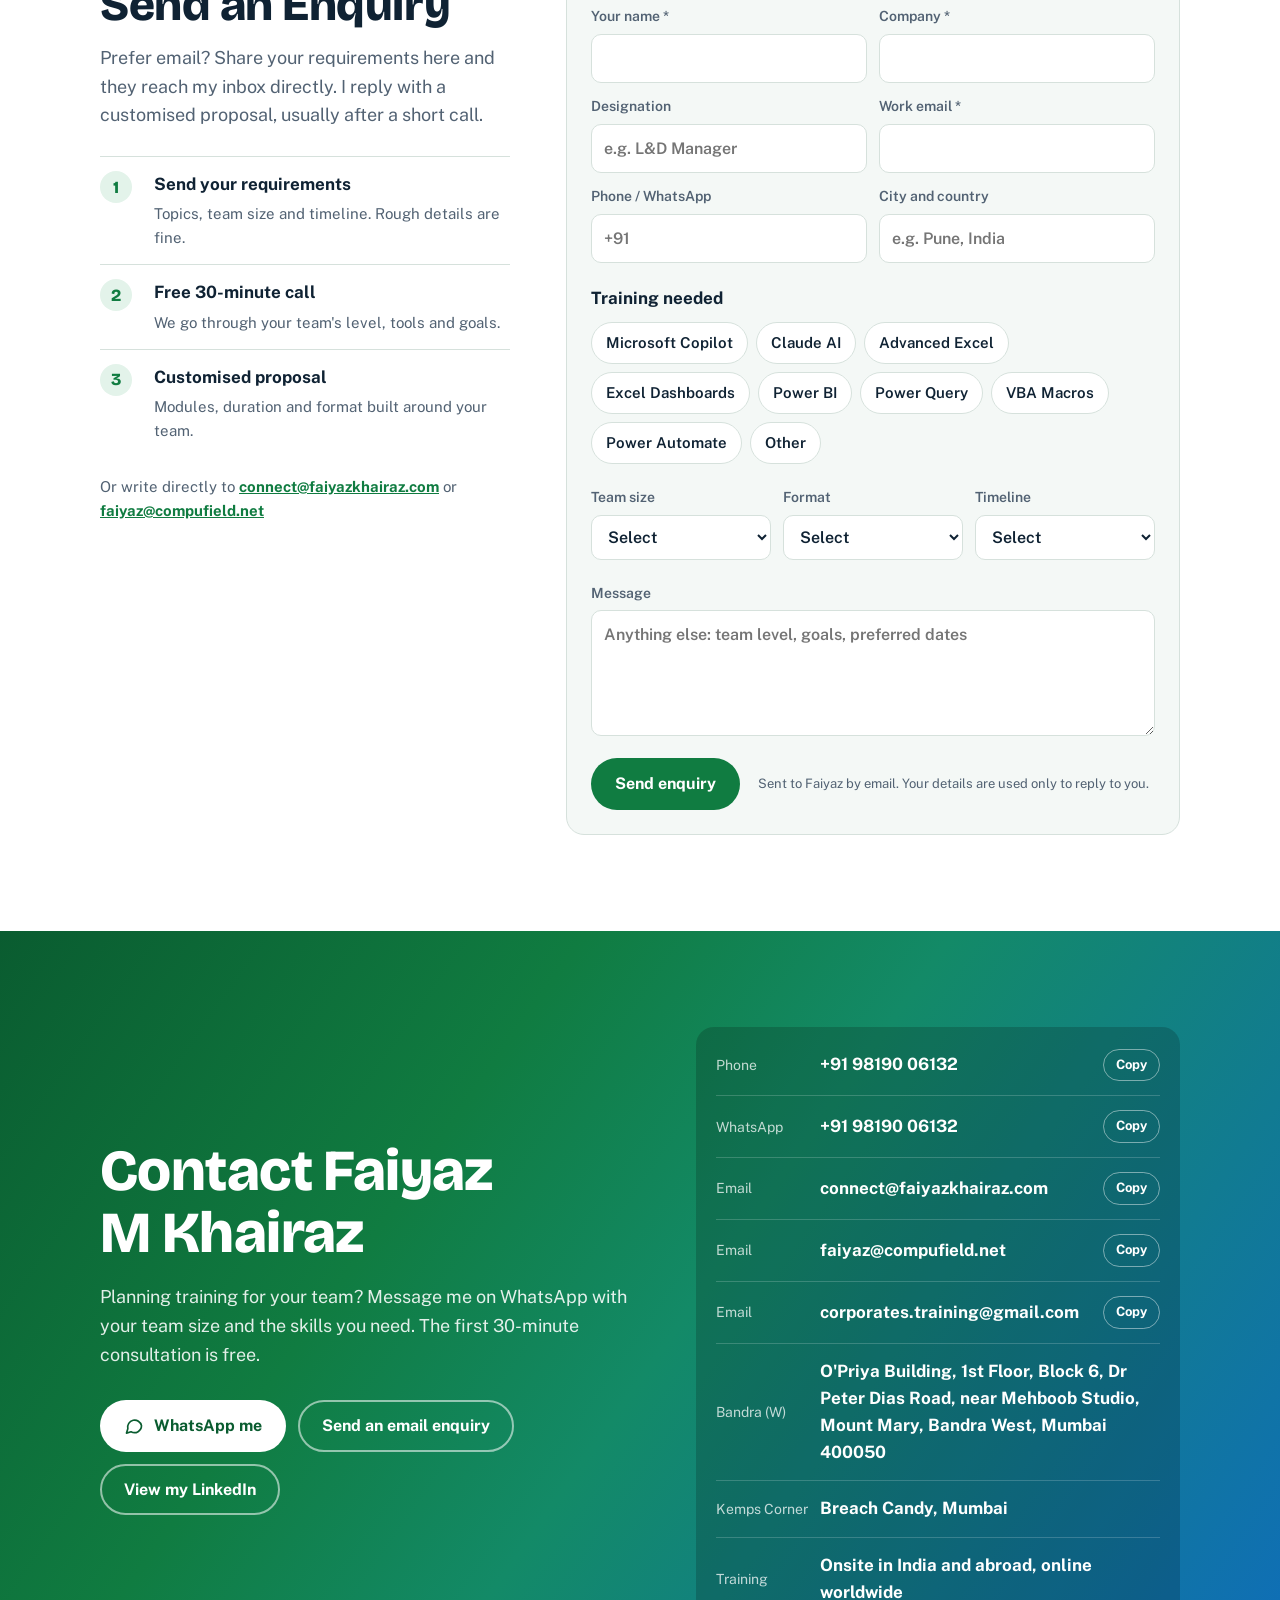
==== commit 70f464b2: "Rename the section to Copilot Case Studies Topic filters are now Copilot Training and VBA Macros wit" ====
--- a/index.html
+++ b/index.html
@@ -746,14 +746,14 @@
   <section id="case-studies">
     <div class="wrap">
       <div class="sec-head">
-        <h2>Case Studies</h2>
-        <p class="lead">How I design training around each client's real work. Every program is built on the team's own scenarios. Client names are shared only with their permission.</p>
+        <h2>Copilot Case Studies</h2>
+        <p class="lead">Real results from Microsoft Copilot training: teams in banking, manufacturing and supply chain putting Copilot to work on their own processes. Client names are shared only with their permission.</p>
       </div>
       <div class="cs-cards">
         <a class="cs-card" href="case-studies/vba-macros-copilot-gst-supplier-emails/">
           <img decoding="async" src="case-studies/vba-macros-copilot-gst-supplier-emails/poster.jpg" alt="" width="1280" height="720">
           <div class="in">
-            <span class="kind"><img src="assets/img/copilot-logo.png" alt="" width="20" height="18">VBA Macros (with Copilot)</span>
+            <span class="kind"><img src="assets/img/copilot-logo.png" alt="" width="20" height="18">VBA Macros with Copilot</span>
             <h3>Copilot Wrote the VBA. Bridgestone Finance Ran It.</h3>
             <p>One consolidated GST invoice-mismatch email per supplier, built with Microsoft 365 Copilot Chat on the Basic licence.</p>
             <div class="meta"><span>Bridgestone · Finance</span><span>Video</span><span>Sample macro</span><span class="go">Read case study →</span></div>
@@ -762,7 +762,7 @@
         <a class="cs-card" href="case-studies/ai-banking-copilot-enablement.html">
           <img loading="lazy" decoding="async" src="assets/case-studies/ai-banking-copilot-video.jpg" alt="" width="1280" height="720">
           <div class="in">
-            <span class="kind"><img src="assets/img/copilot-logo.png" alt="" width="20" height="18">AI · Banking</span>
+            <span class="kind"><img src="assets/img/copilot-logo.png" alt="" width="20" height="18">Copilot Training · Banking</span>
             <h3>Department-wise Microsoft 365 Copilot enablement for a leading bank</h3>
             <p>Four one-day batches for AI Champions, Finance, Product and Legal &amp; Company Secretarial, on Basic and Premium licences.</p>
             <div class="meta"><span>Client name withheld</span><span>Video</span><span class="go">Read case study →</span></div>
@@ -771,14 +771,14 @@
         <a class="cs-card" href="case-studies/ai-supply-chain-rk-foodland-copilot.html">
           <img loading="lazy" decoding="async" src="assets/case-studies/ai-supply-chain-rk-foodland-video.jpg" alt="" width="1280" height="720">
           <div class="in">
-            <span class="kind"><img src="assets/img/copilot-logo.png" alt="" width="20" height="18">AI · Supply Chain</span>
+            <span class="kind"><img src="assets/img/copilot-logo.png" alt="" width="20" height="18">Copilot Training · Supply Chain</span>
             <h3>Microsoft Copilot training for RK Foodland, on the Basic licence</h3>
             <p>Hands-on training for India's integrated food supply chain partner, built around reports, client emails, inventory data and SOPs.</p>
             <div class="meta"><span>Basic licence</span><span>Video</span><span class="go">Read case study →</span></div>
           </div>
         </a>
       </div>
-      <p class="cs-more"><a class="btn btn-ghost" href="case-studies/index.html">See all case studies →</a></p>
+      <p class="cs-more"><a class="btn btn-ghost" href="case-studies/index.html">See all Copilot case studies →</a></p>
     </div>
   </section>
 
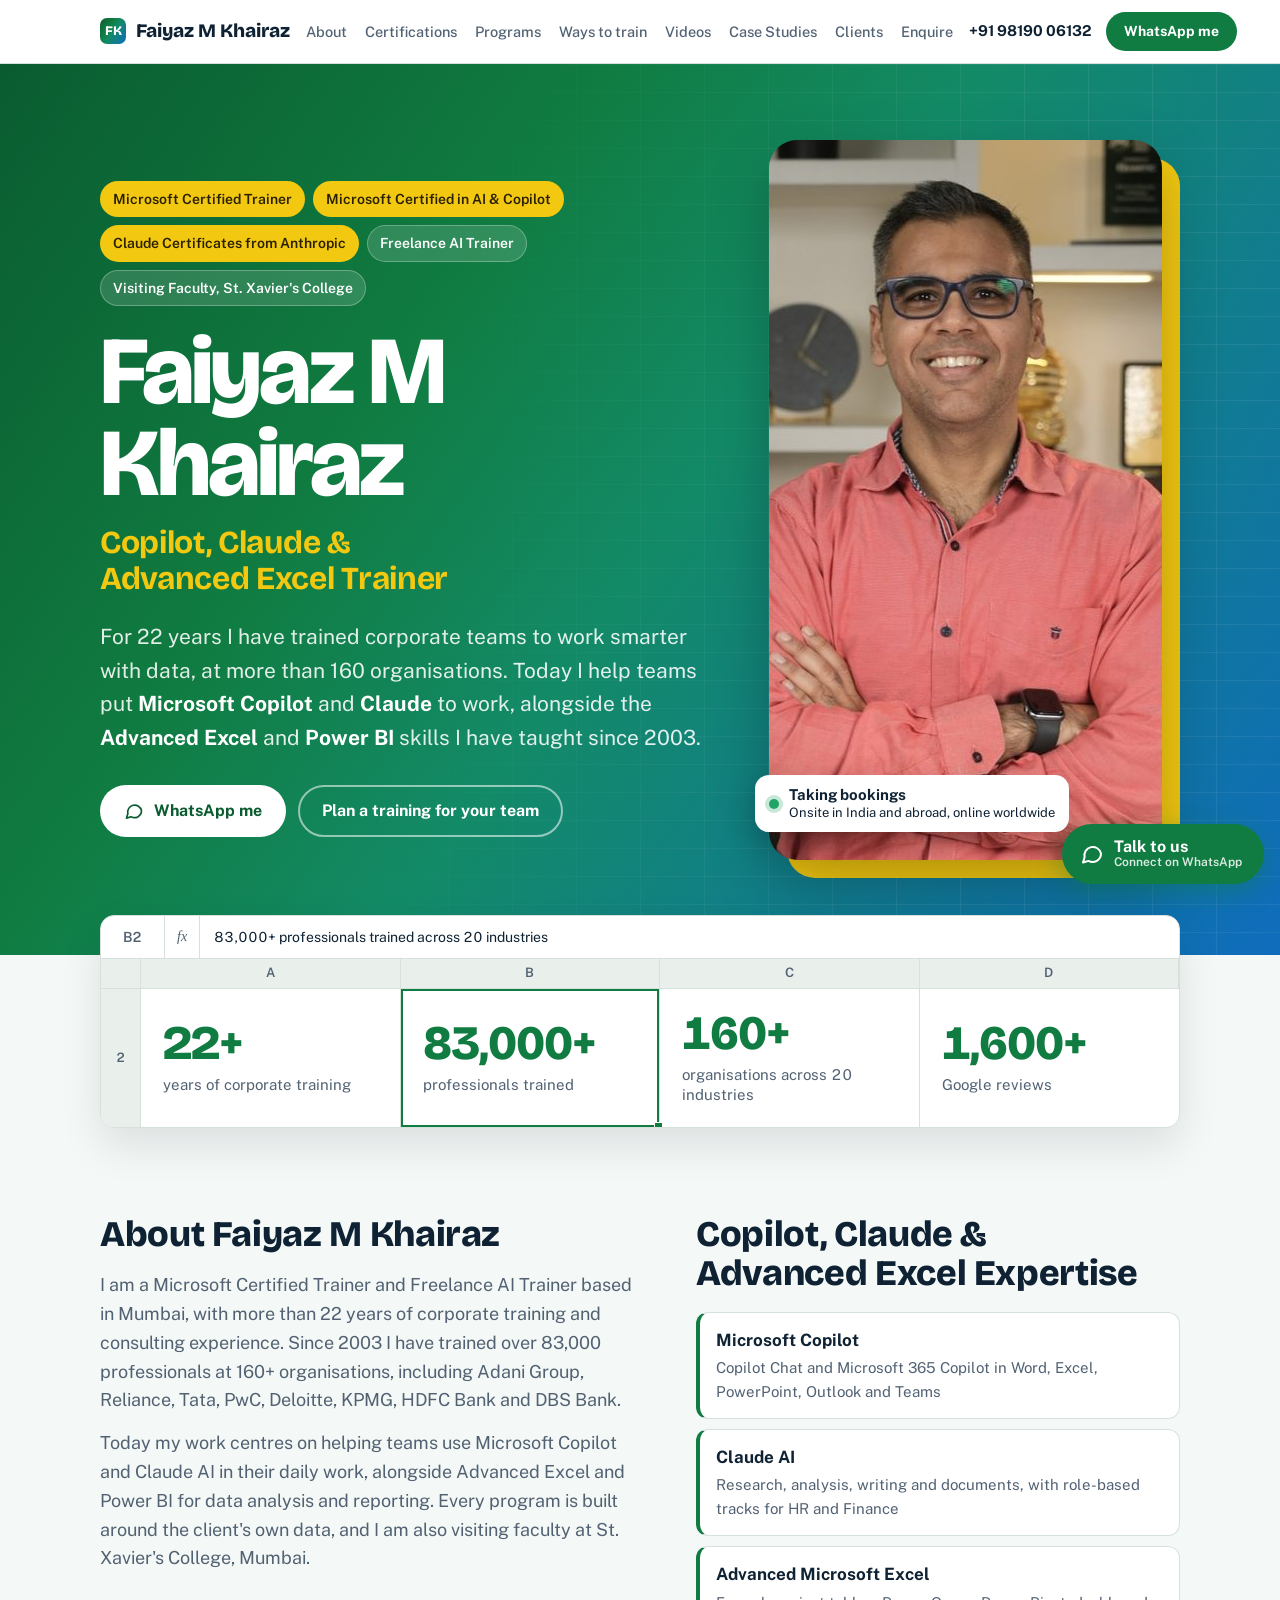
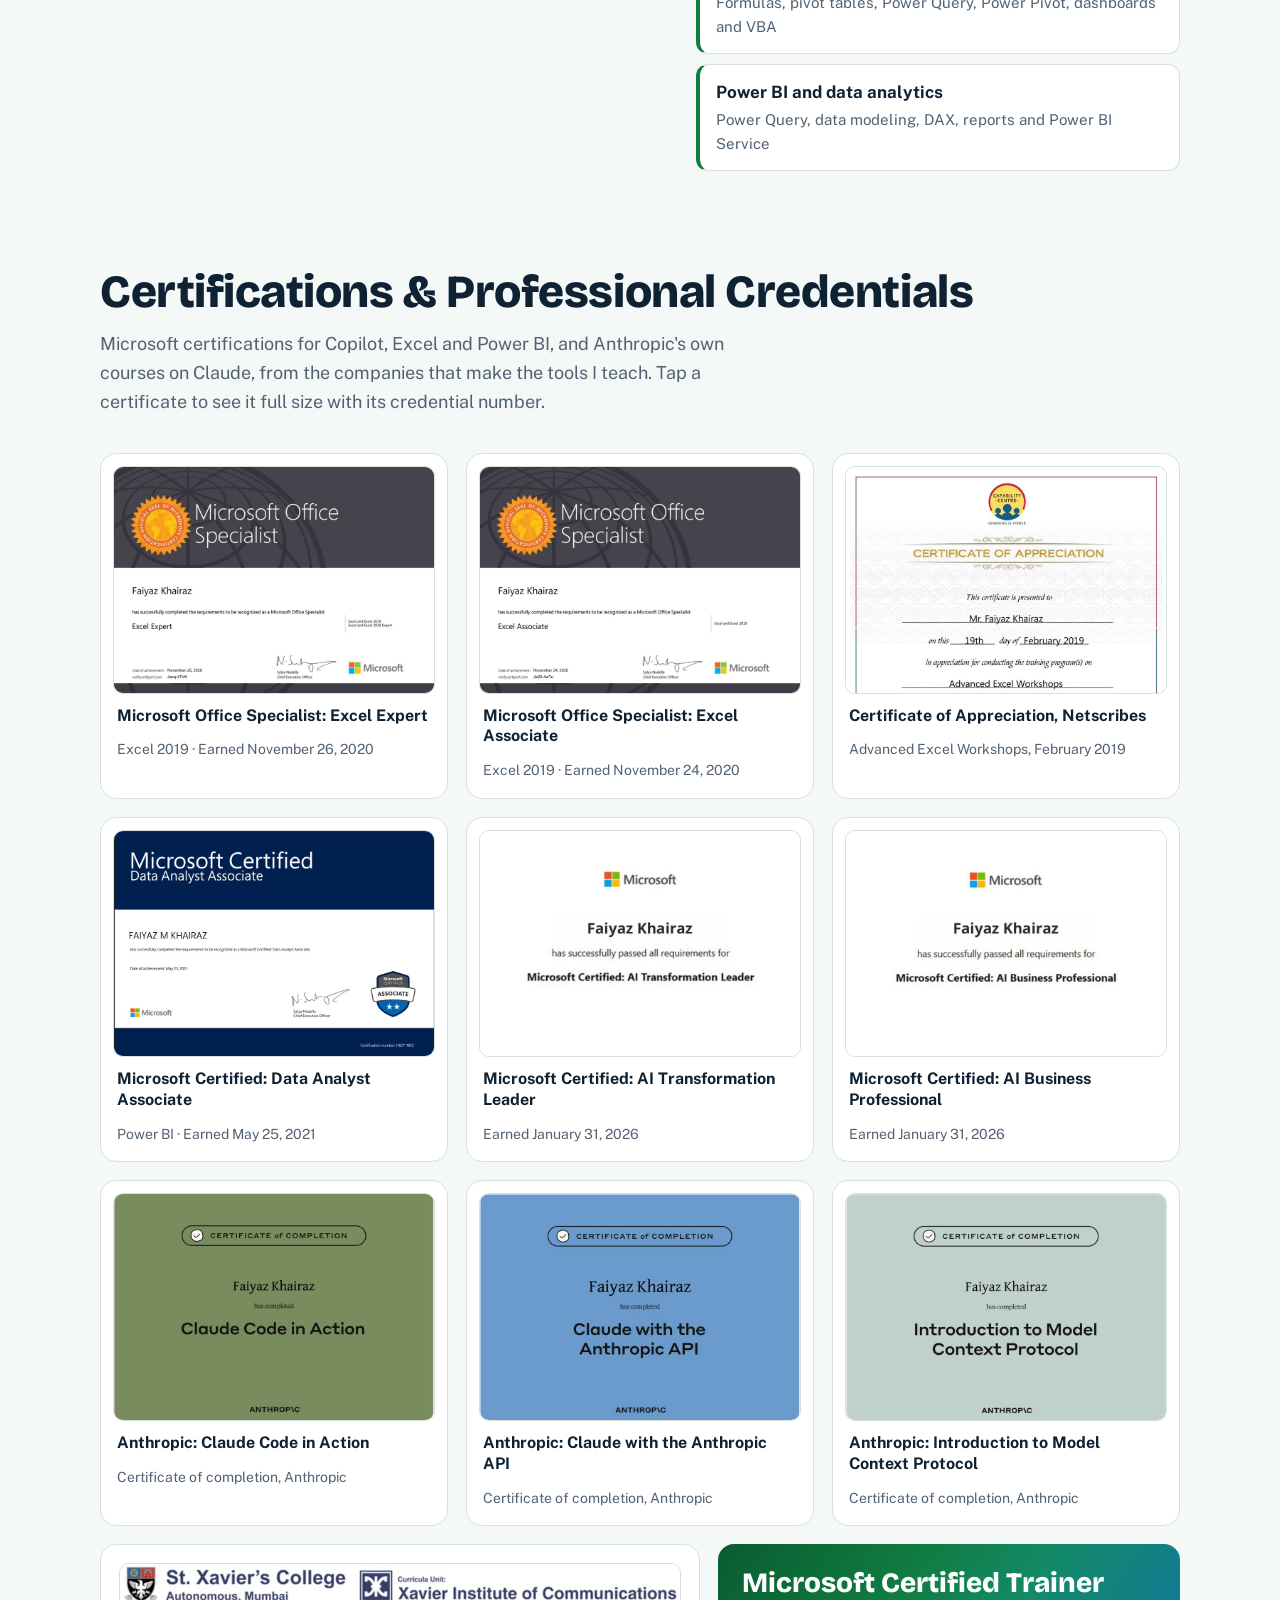
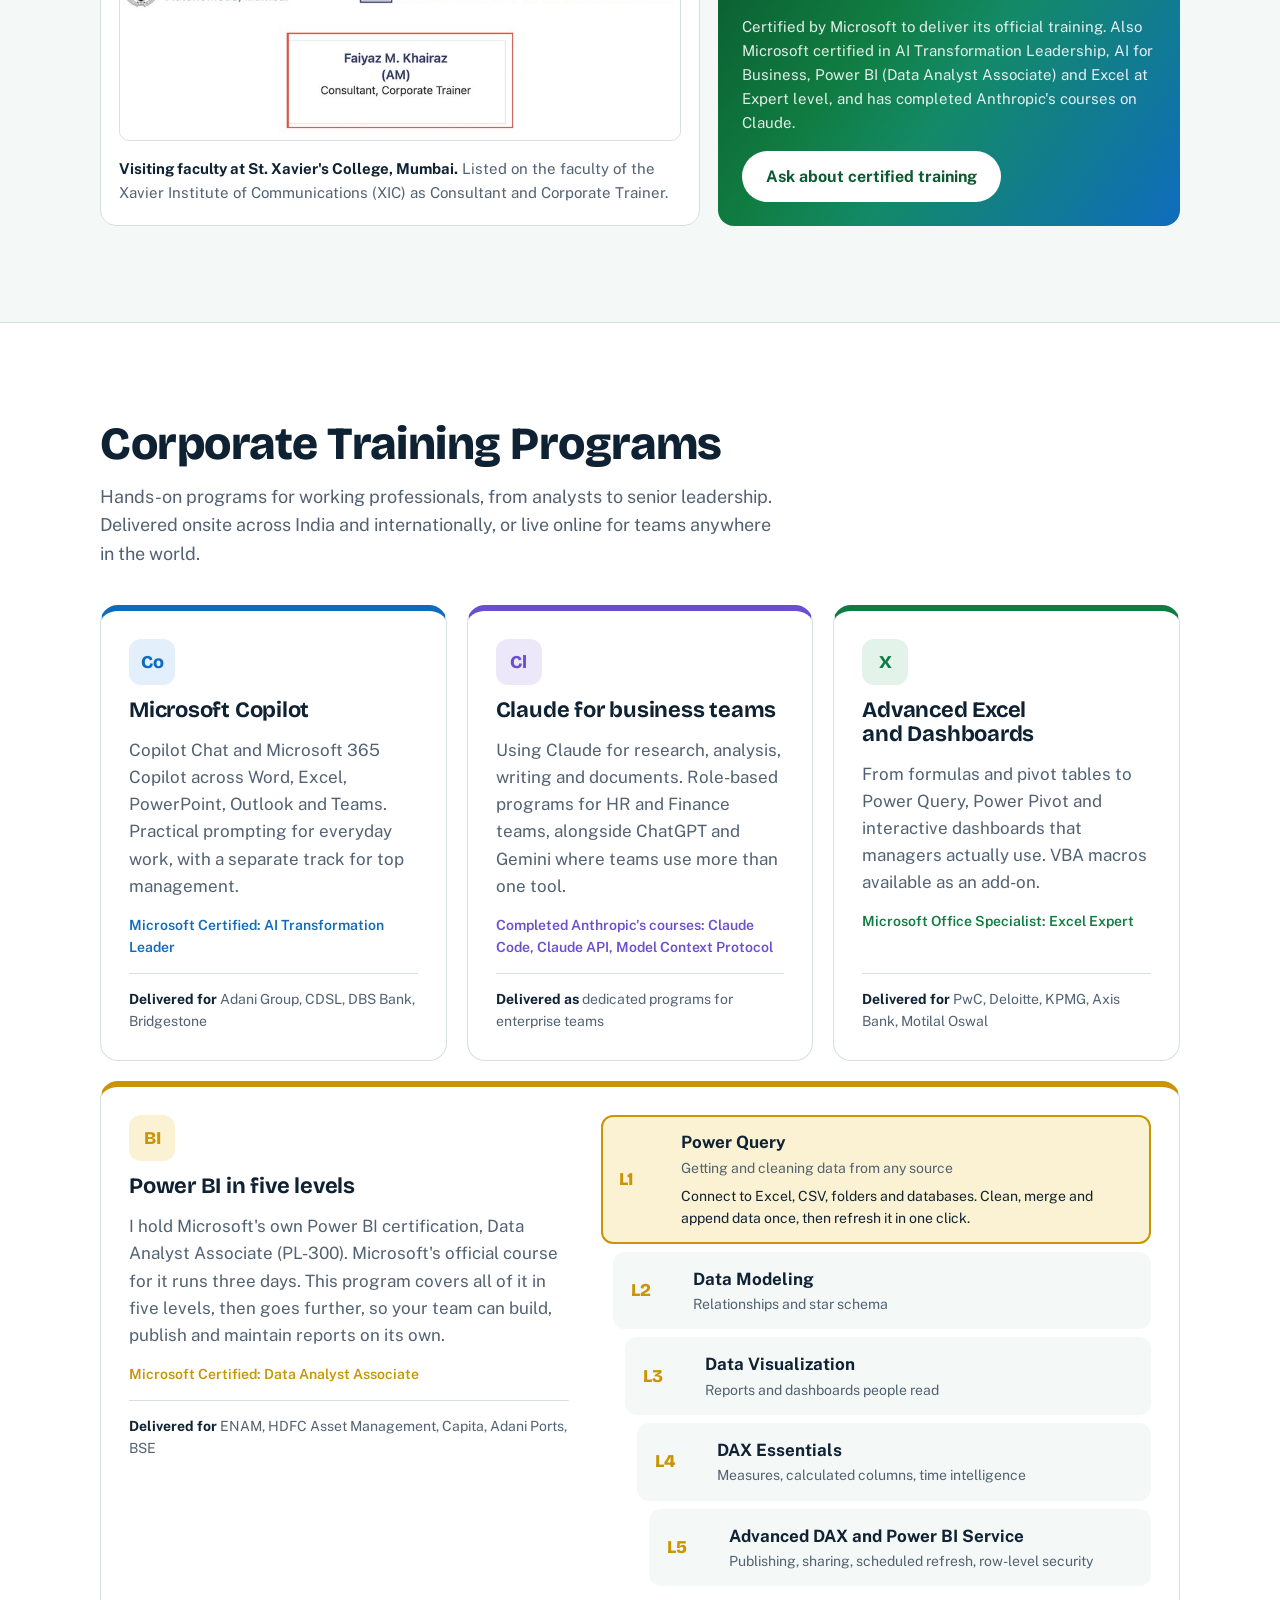
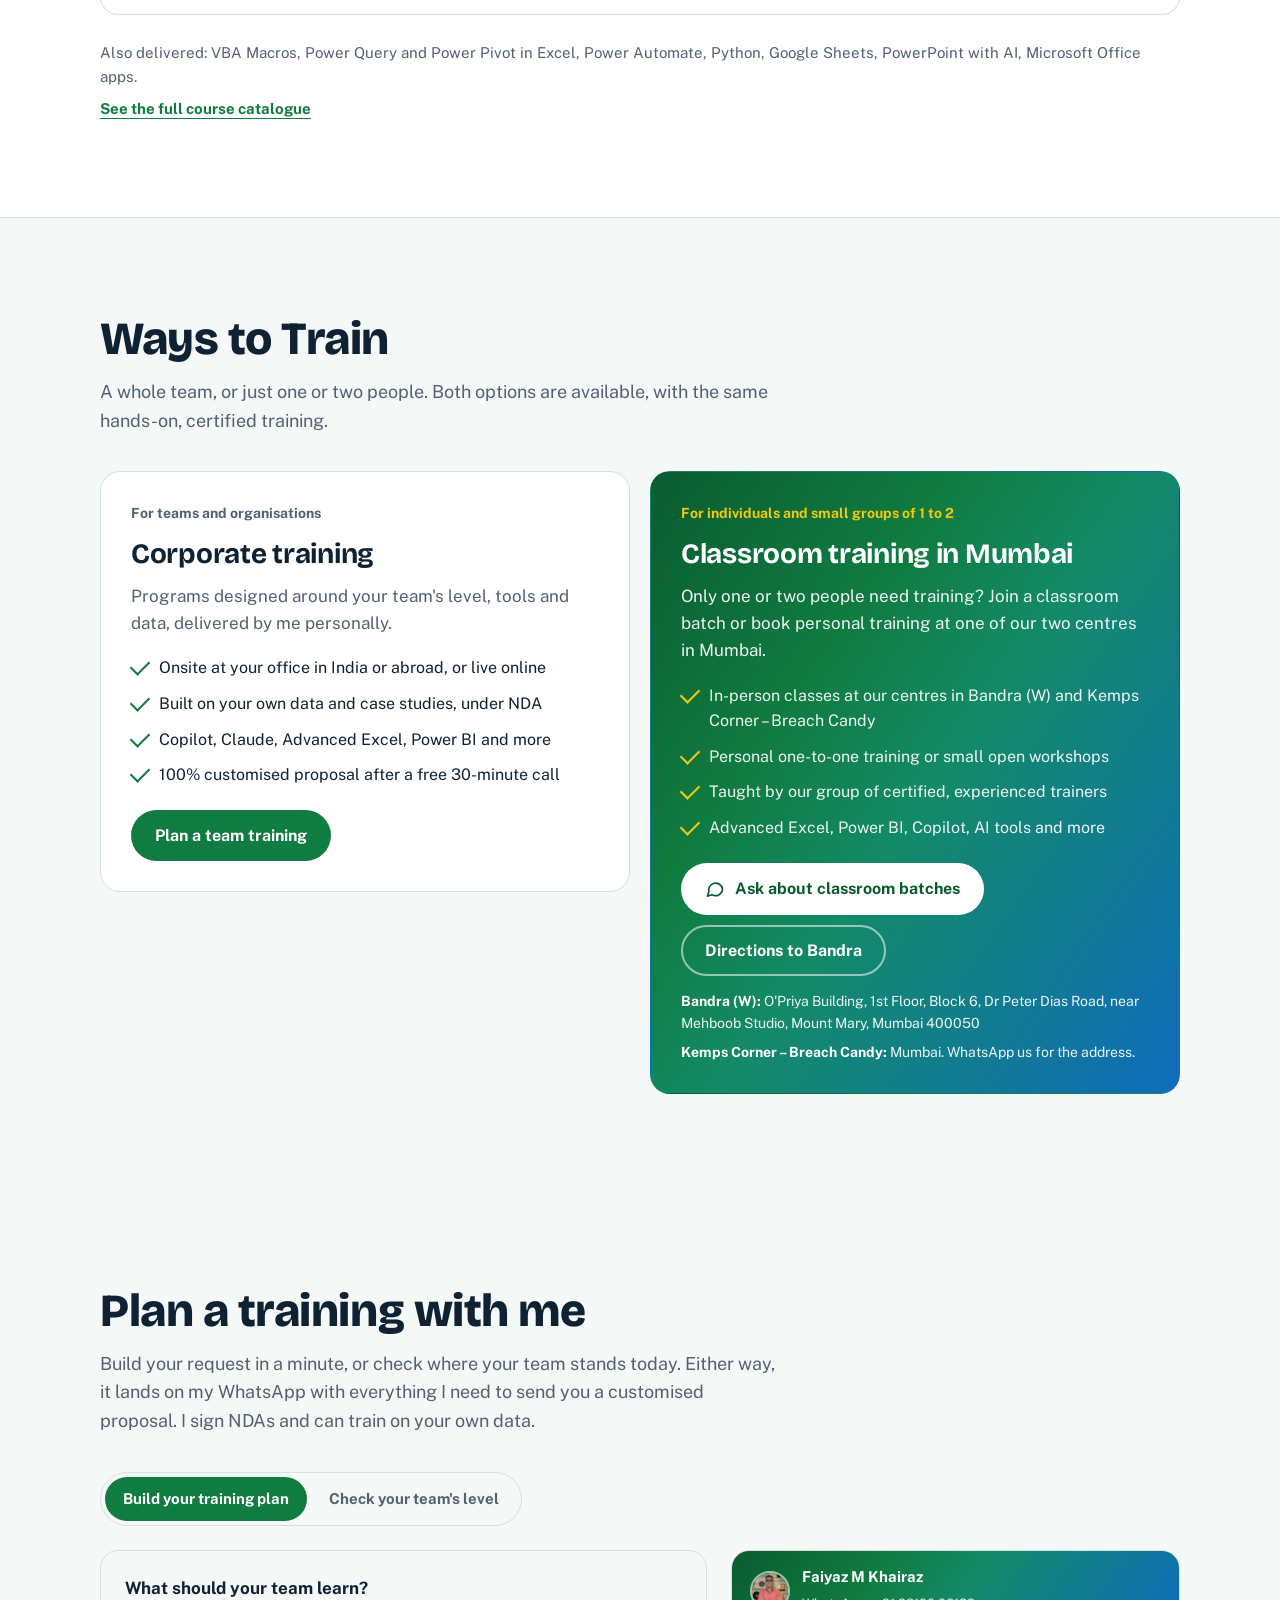
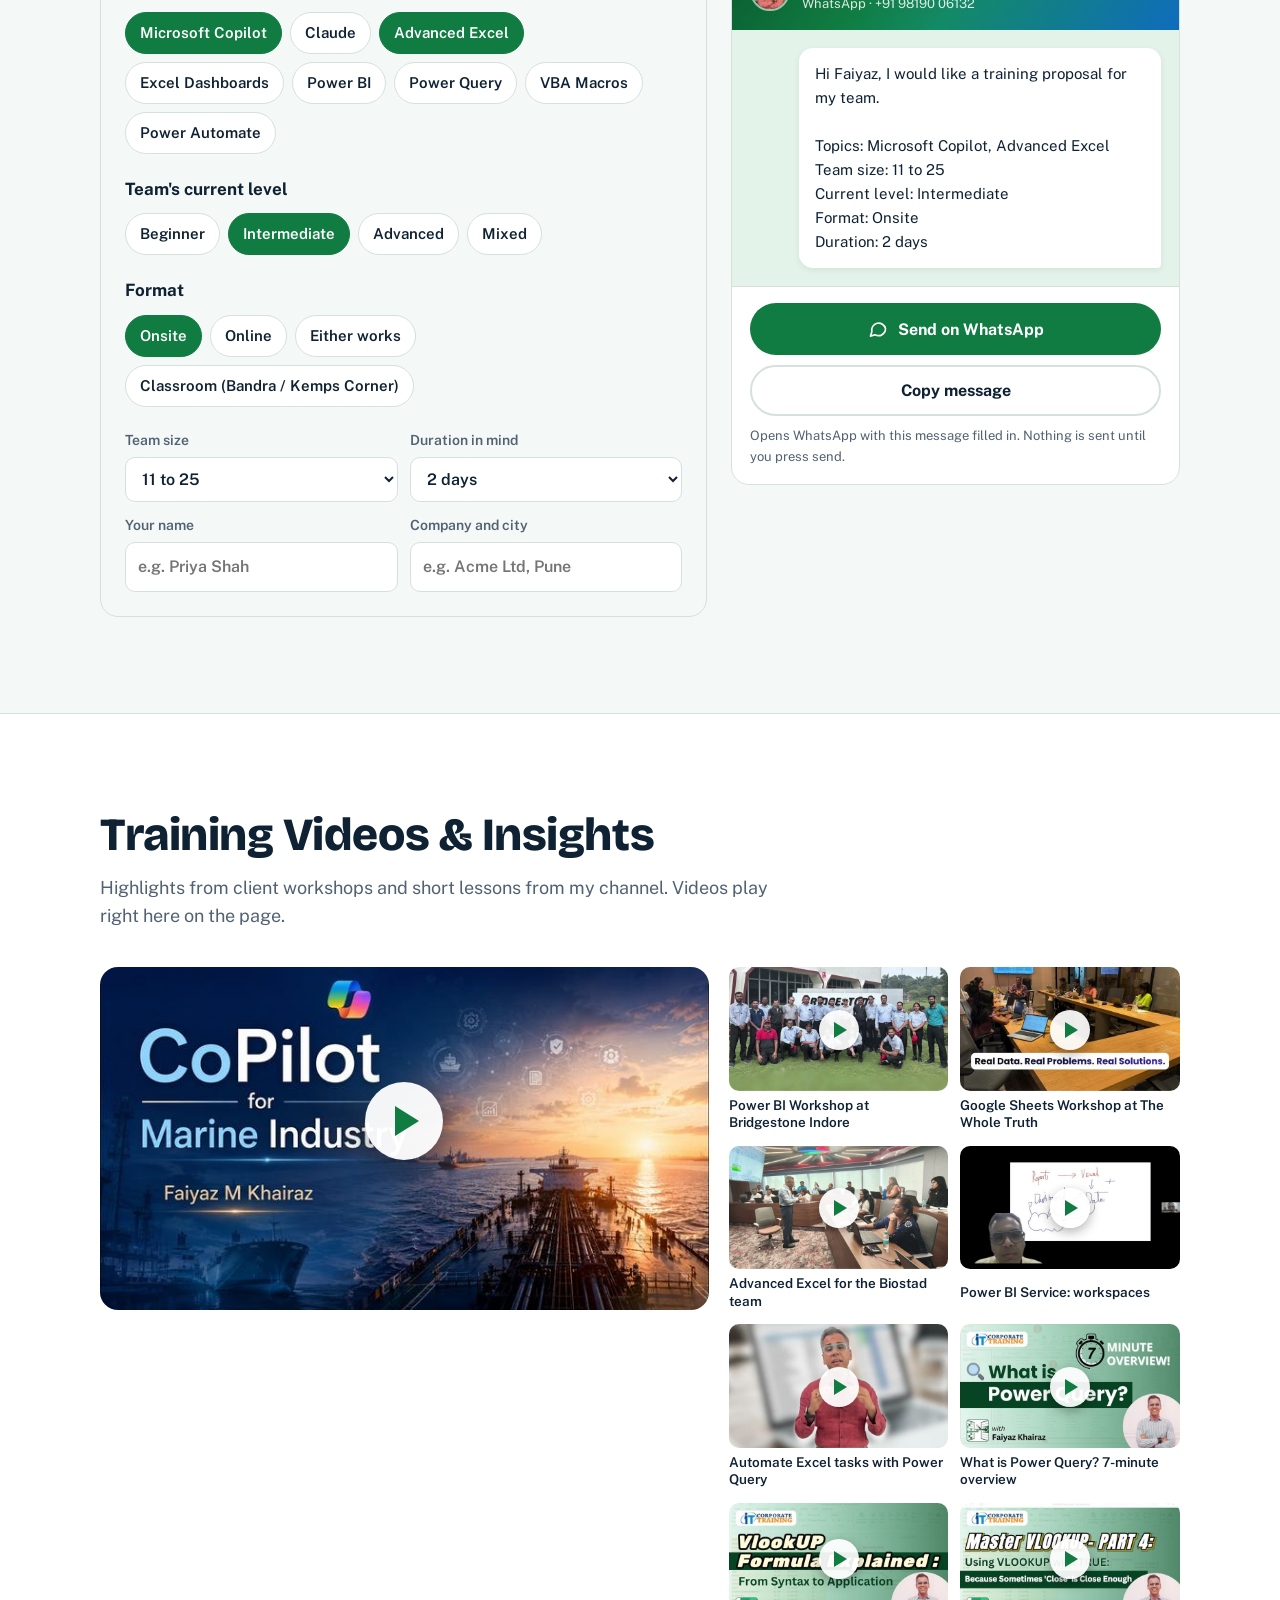
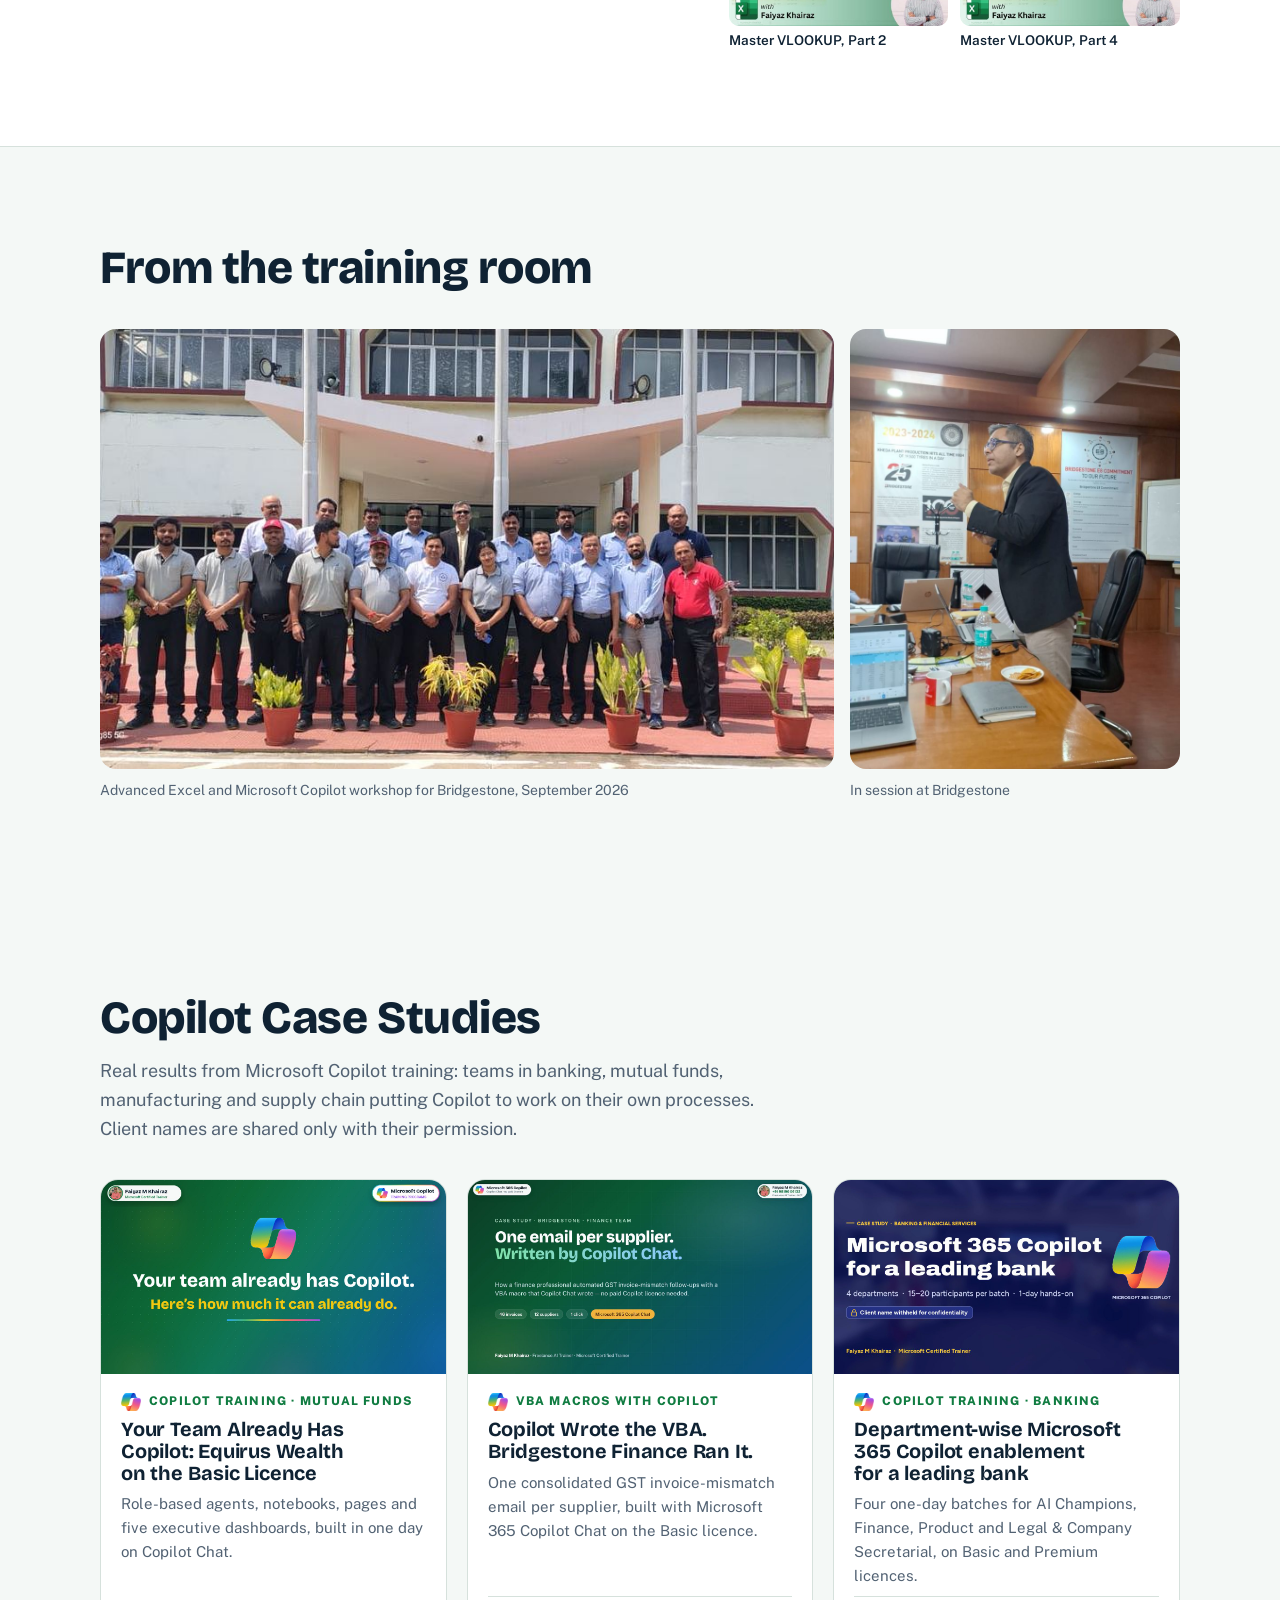
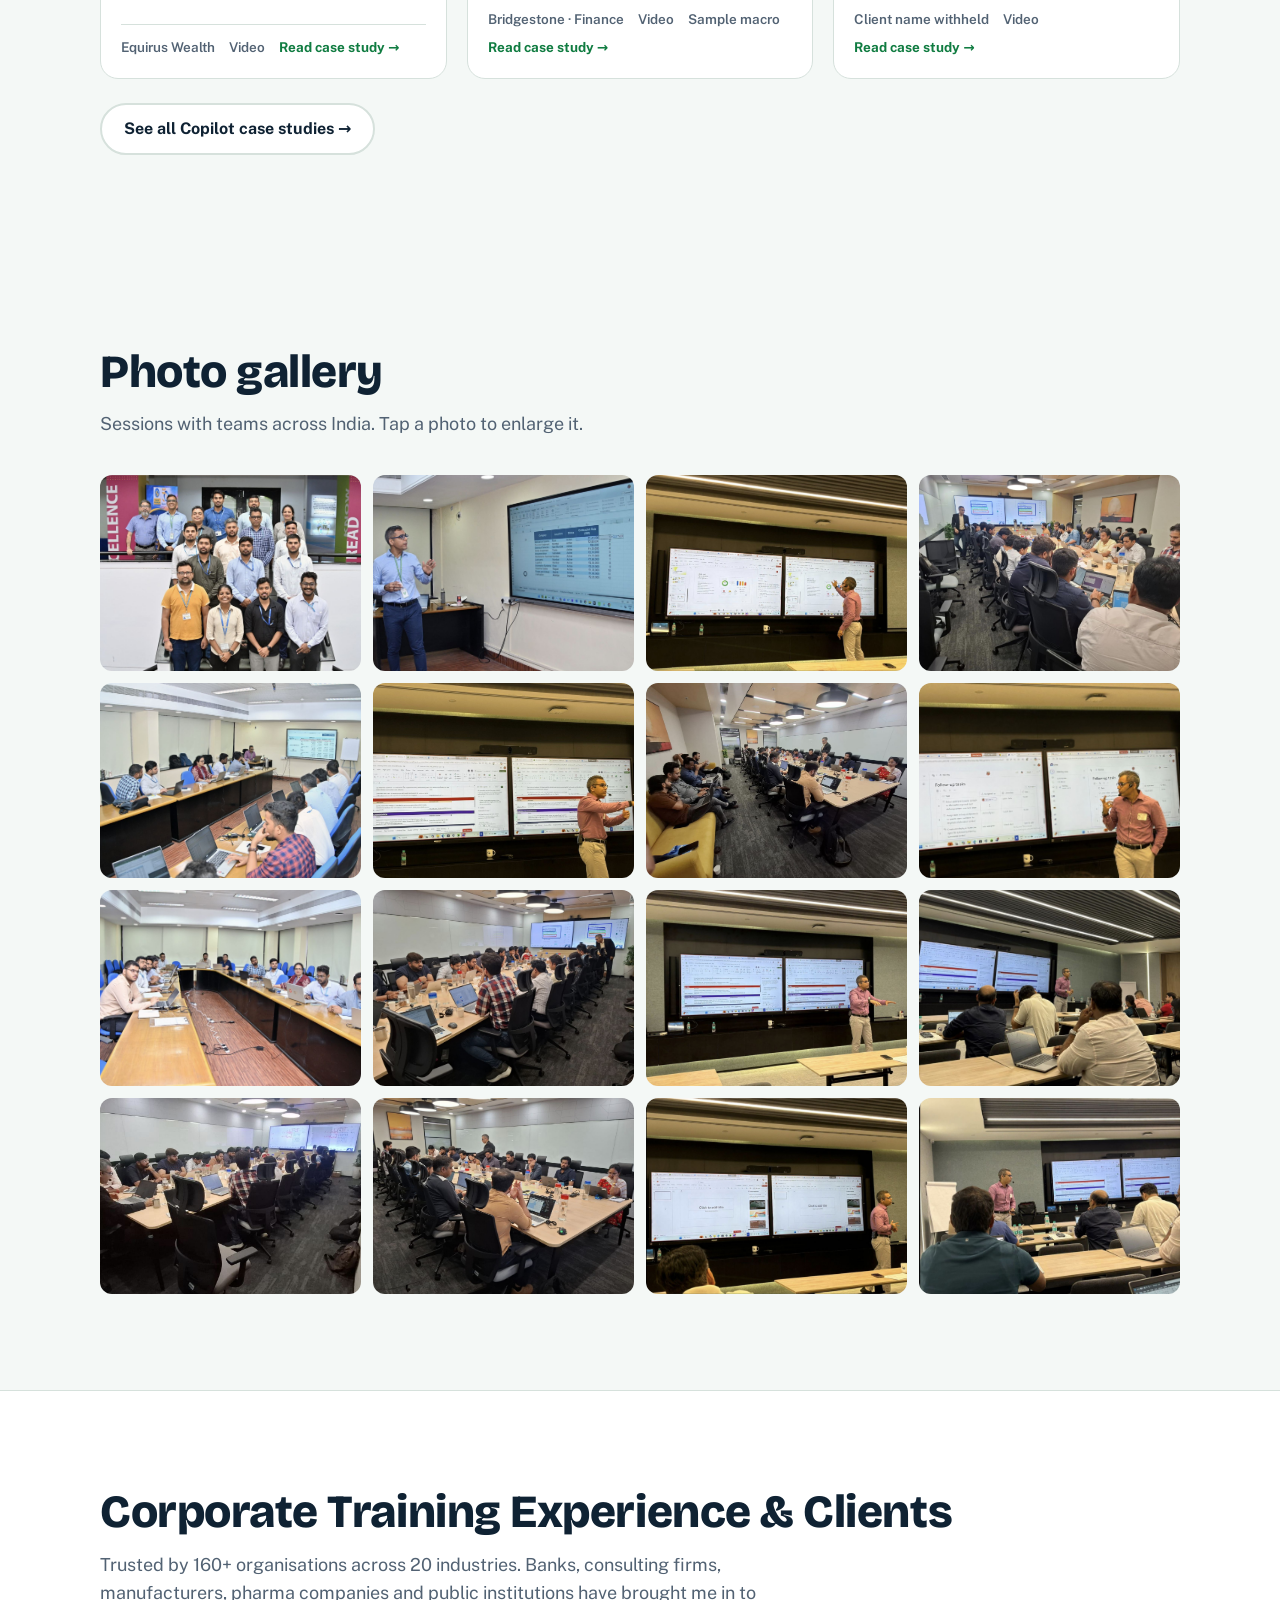
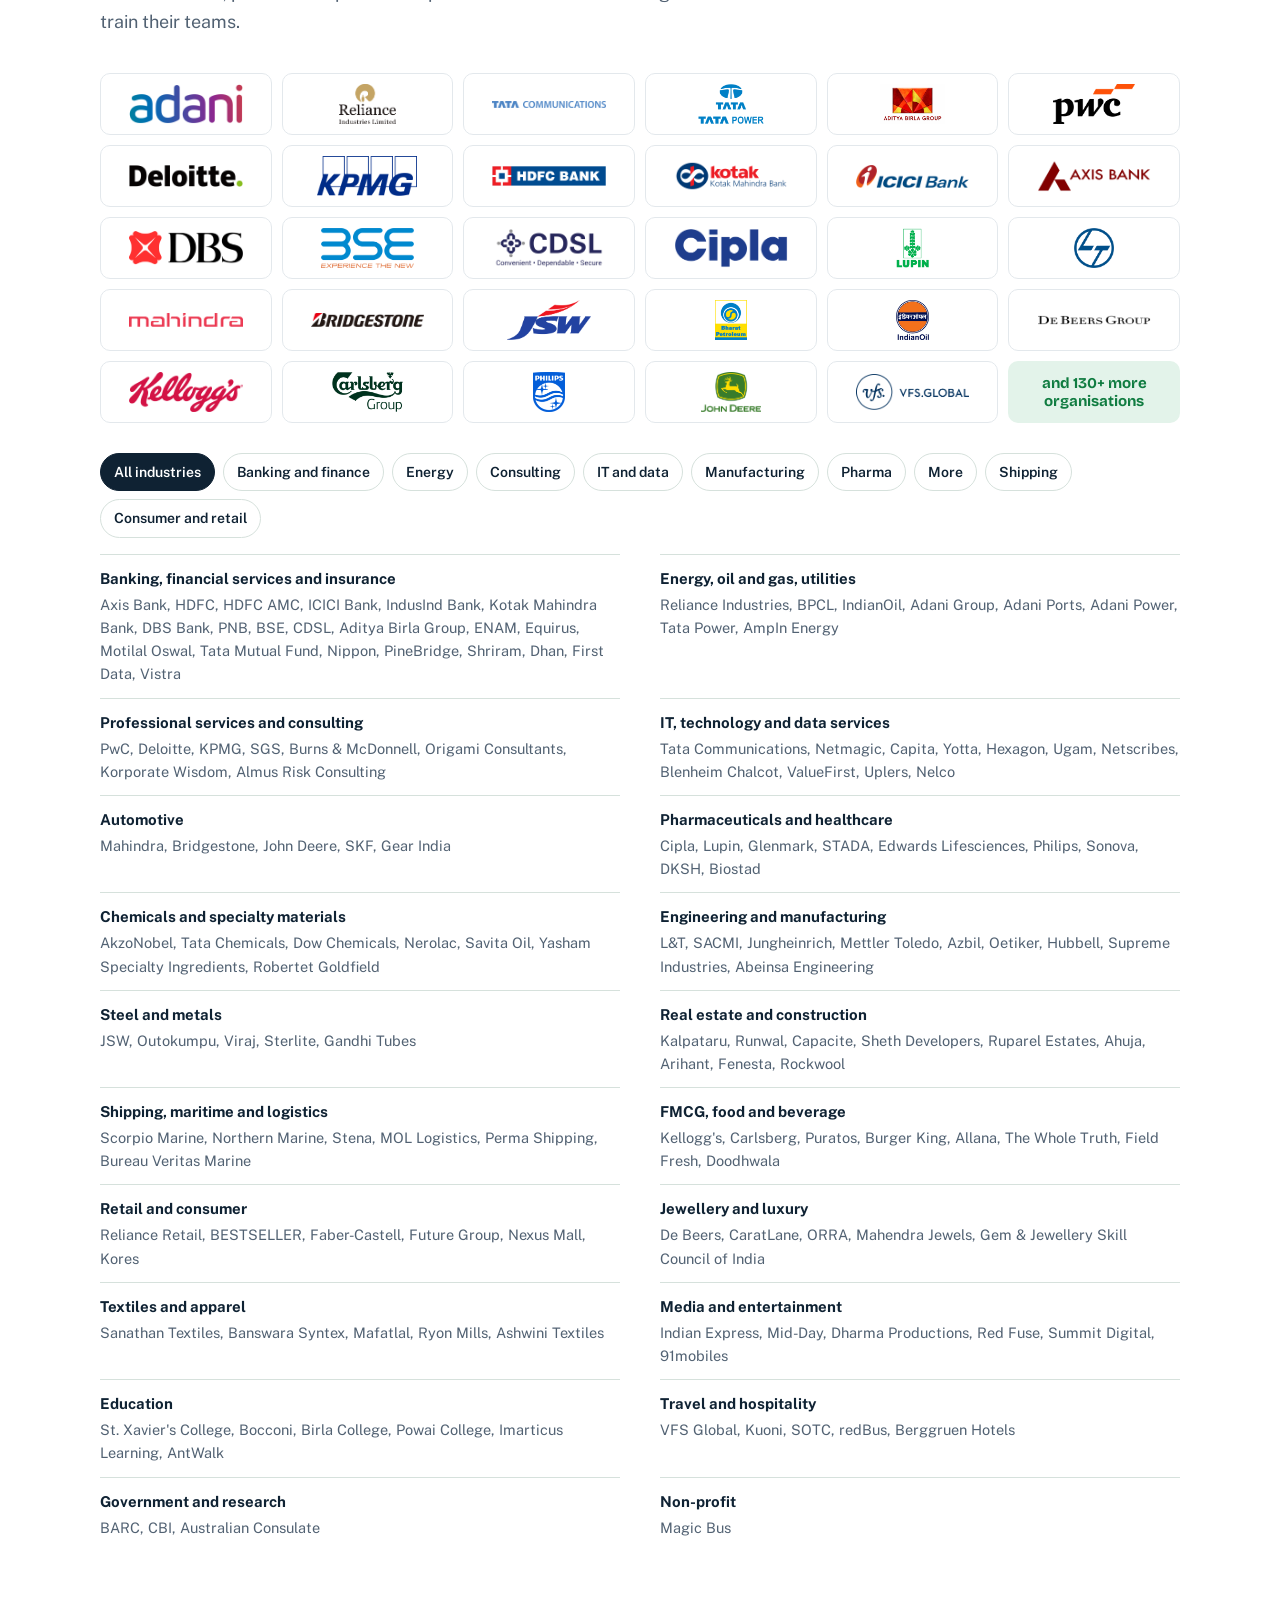
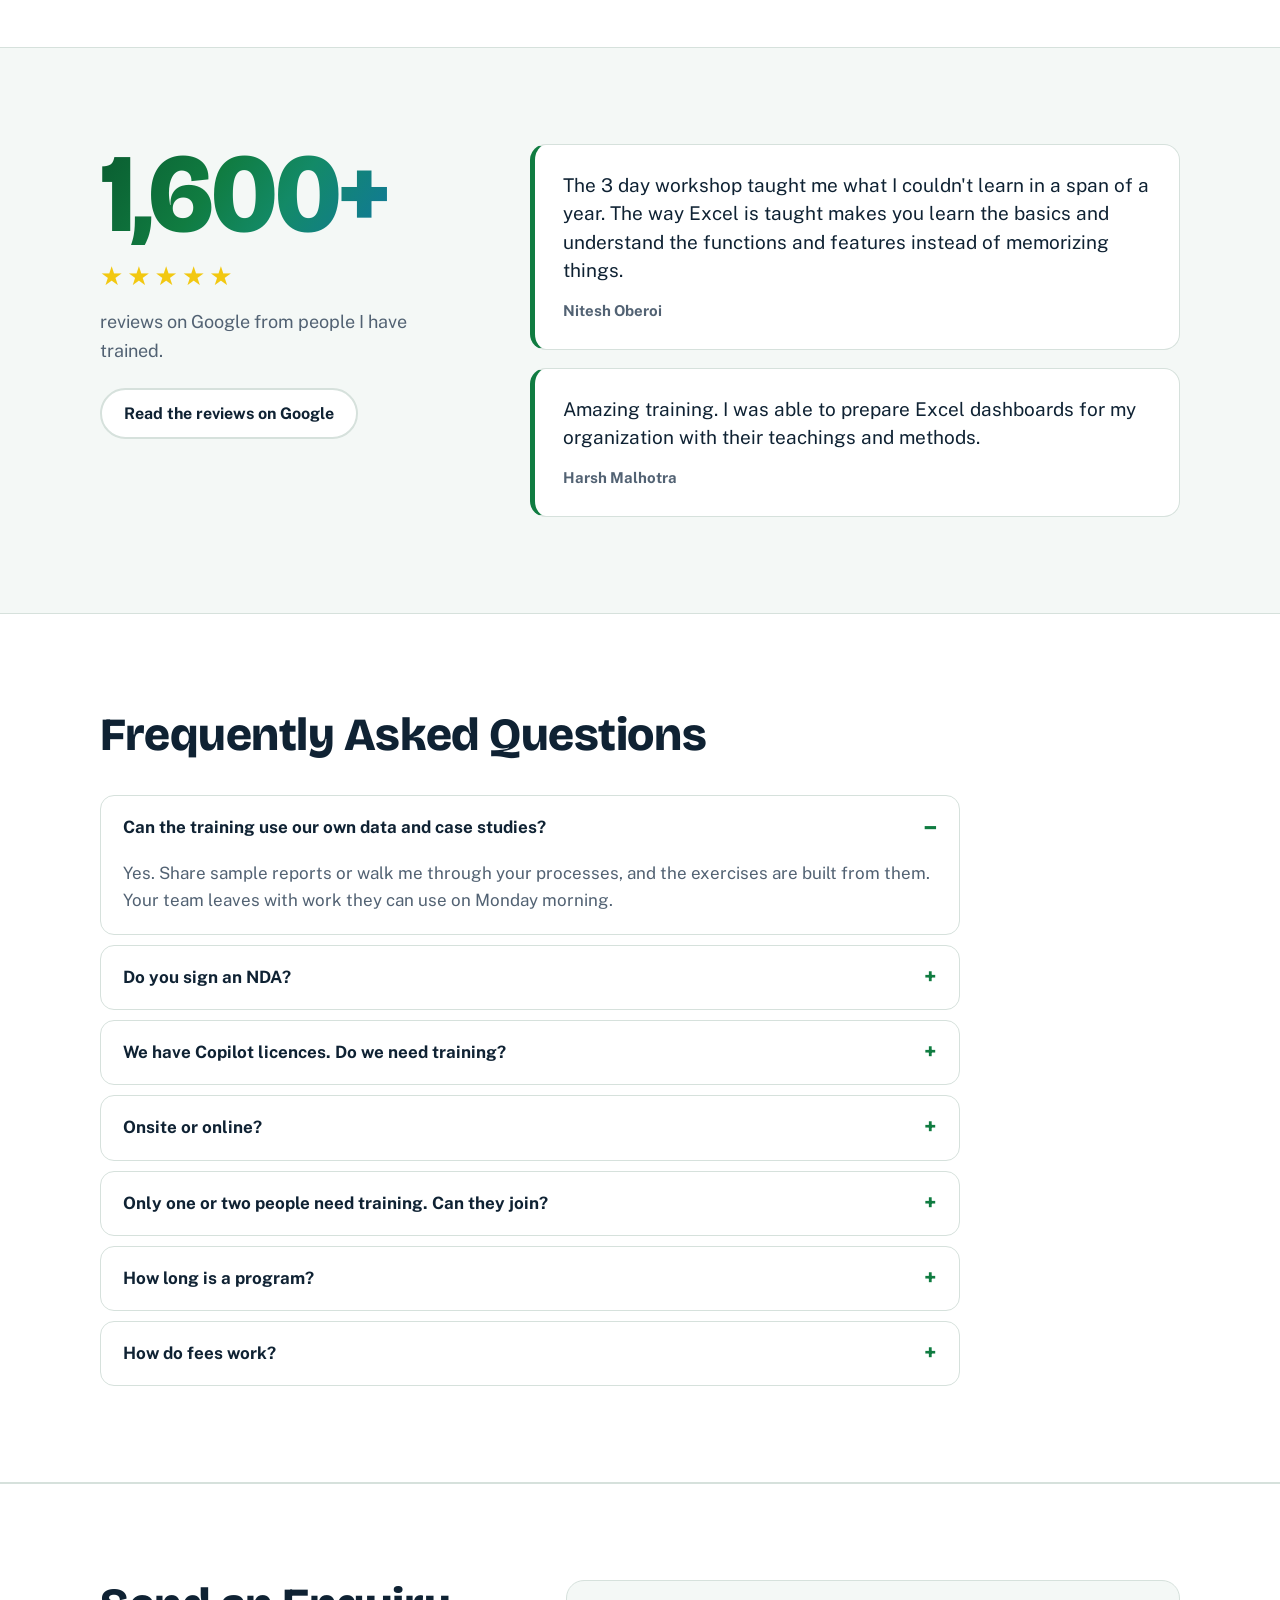
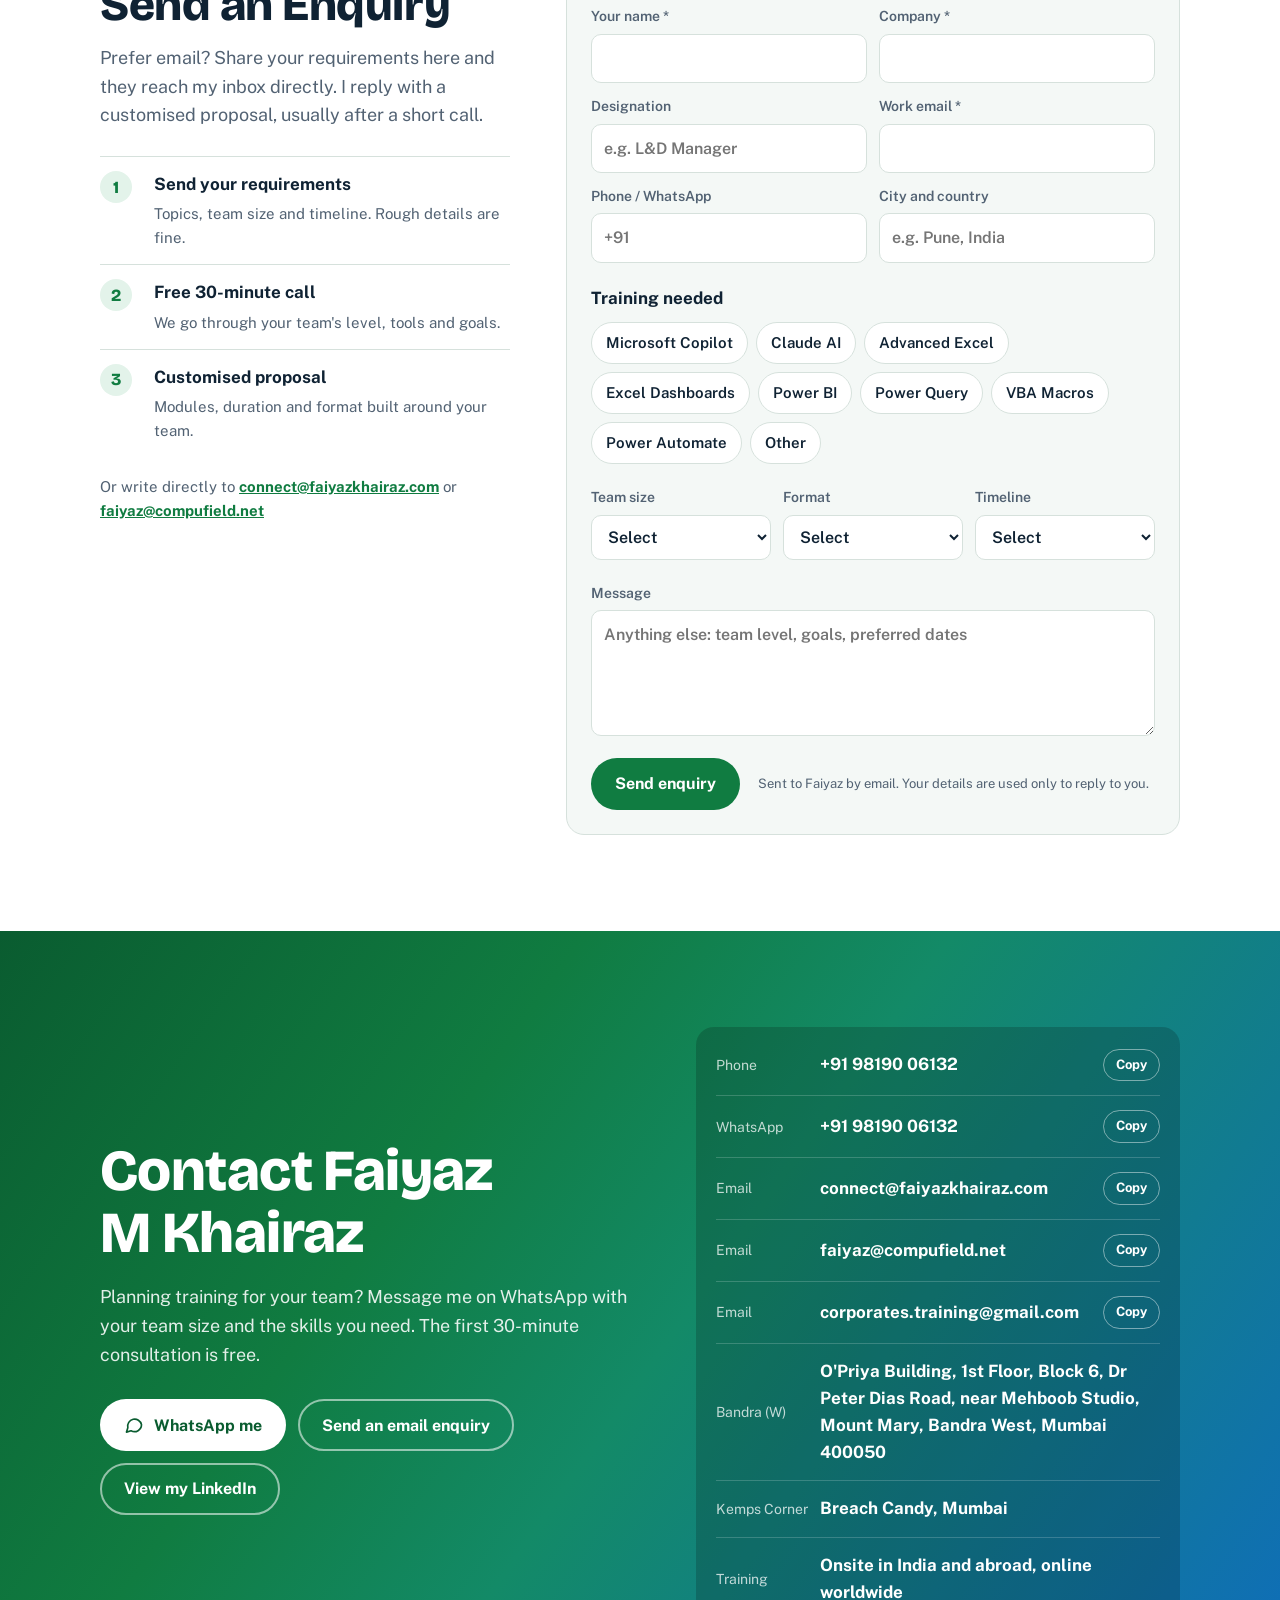
==== commit 9c88e7ec: "Add Equirus Wealth Copilot basic licence case study New case study page for the one-day Microsoft Co" ====
--- a/index.html
+++ b/index.html
@@ -747,11 +747,20 @@
     <div class="wrap">
       <div class="sec-head">
         <h2>Copilot Case Studies</h2>
-        <p class="lead">Real results from Microsoft Copilot training: teams in banking, manufacturing and supply chain putting Copilot to work on their own processes. Client names are shared only with their permission.</p>
+        <p class="lead">Real results from Microsoft Copilot training: teams in banking, mutual funds, manufacturing and supply chain putting Copilot to work on their own processes. Client names are shared only with their permission.</p>
       </div>
       <div class="cs-cards">
+        <a class="cs-card" href="case-studies/ai-mutual-fund-equirus-copilot-basic-licence/">
+          <img decoding="async" src="case-studies/ai-mutual-fund-equirus-copilot-basic-licence/poster.jpg" alt="" width="1280" height="720">
+          <div class="in">
+            <span class="kind"><img src="assets/img/copilot-logo.png" alt="" width="20" height="18">Copilot Training · Mutual Funds</span>
+            <h3>Your Team Already Has Copilot: Equirus Wealth on the Basic Licence</h3>
+            <p>Role-based agents, notebooks, pages and five executive dashboards, built in one day on Copilot Chat.</p>
+            <div class="meta"><span>Equirus Wealth</span><span>Video</span><span class="go">Read case study →</span></div>
+          </div>
+        </a>
         <a class="cs-card" href="case-studies/vba-macros-copilot-gst-supplier-emails/">
-          <img decoding="async" src="case-studies/vba-macros-copilot-gst-supplier-emails/poster.jpg" alt="" width="1280" height="720">
+          <img loading="lazy" decoding="async" src="case-studies/vba-macros-copilot-gst-supplier-emails/poster.jpg" alt="" width="1280" height="720">
           <div class="in">
             <span class="kind"><img src="assets/img/copilot-logo.png" alt="" width="20" height="18">VBA Macros with Copilot</span>
             <h3>Copilot Wrote the VBA. Bridgestone Finance Ran It.</h3>
@@ -766,15 +775,6 @@
             <h3>Department-wise Microsoft 365 Copilot enablement for a leading bank</h3>
             <p>Four one-day batches for AI Champions, Finance, Product and Legal &amp; Company Secretarial, on Basic and Premium licences.</p>
             <div class="meta"><span>Client name withheld</span><span>Video</span><span class="go">Read case study →</span></div>
-          </div>
-        </a>
-        <a class="cs-card" href="case-studies/ai-supply-chain-rk-foodland-copilot.html">
-          <img loading="lazy" decoding="async" src="assets/case-studies/ai-supply-chain-rk-foodland-video.jpg" alt="" width="1280" height="720">
-          <div class="in">
-            <span class="kind"><img src="assets/img/copilot-logo.png" alt="" width="20" height="18">Copilot Training · Supply Chain</span>
-            <h3>Microsoft Copilot training for RK Foodland, on the Basic licence</h3>
-            <p>Hands-on training for India's integrated food supply chain partner, built around reports, client emails, inventory data and SOPs.</p>
-            <div class="meta"><span>Basic licence</span><span>Video</span><span class="go">Read case study →</span></div>
           </div>
         </a>
       </div>
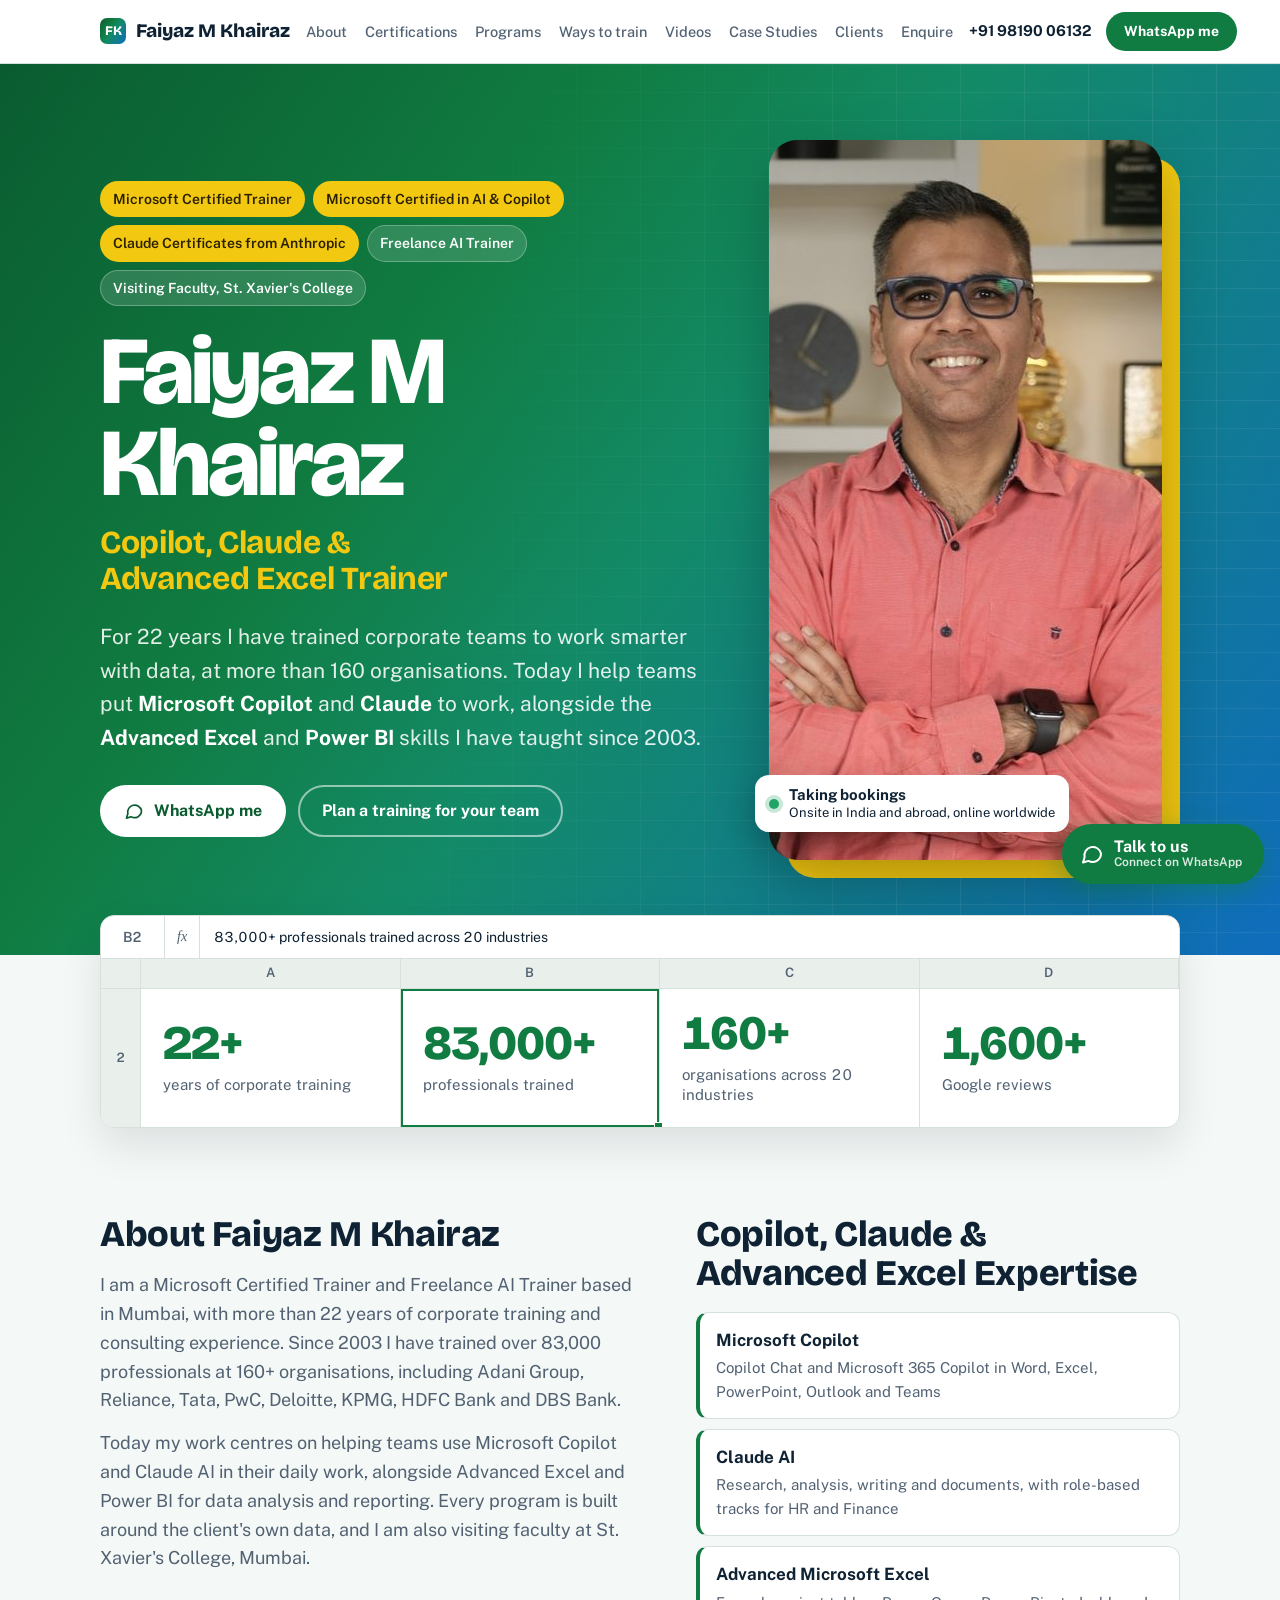
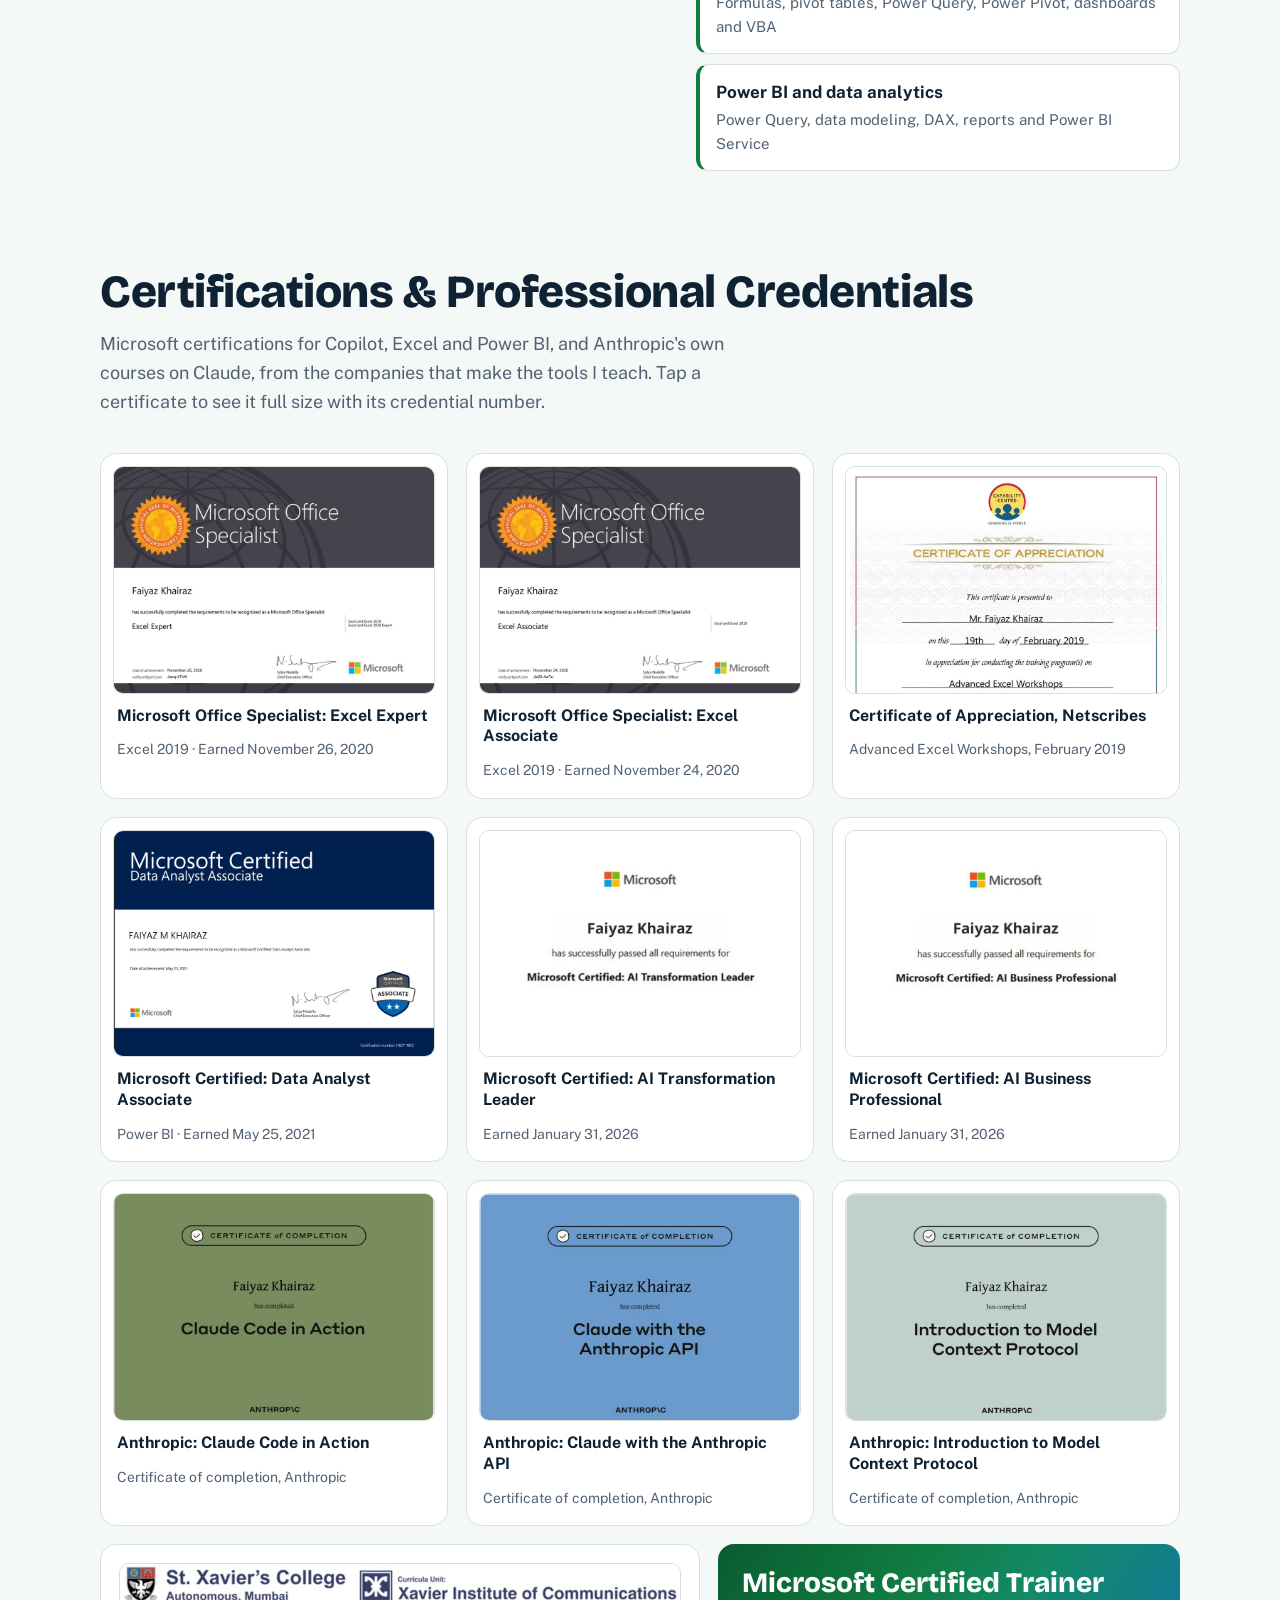
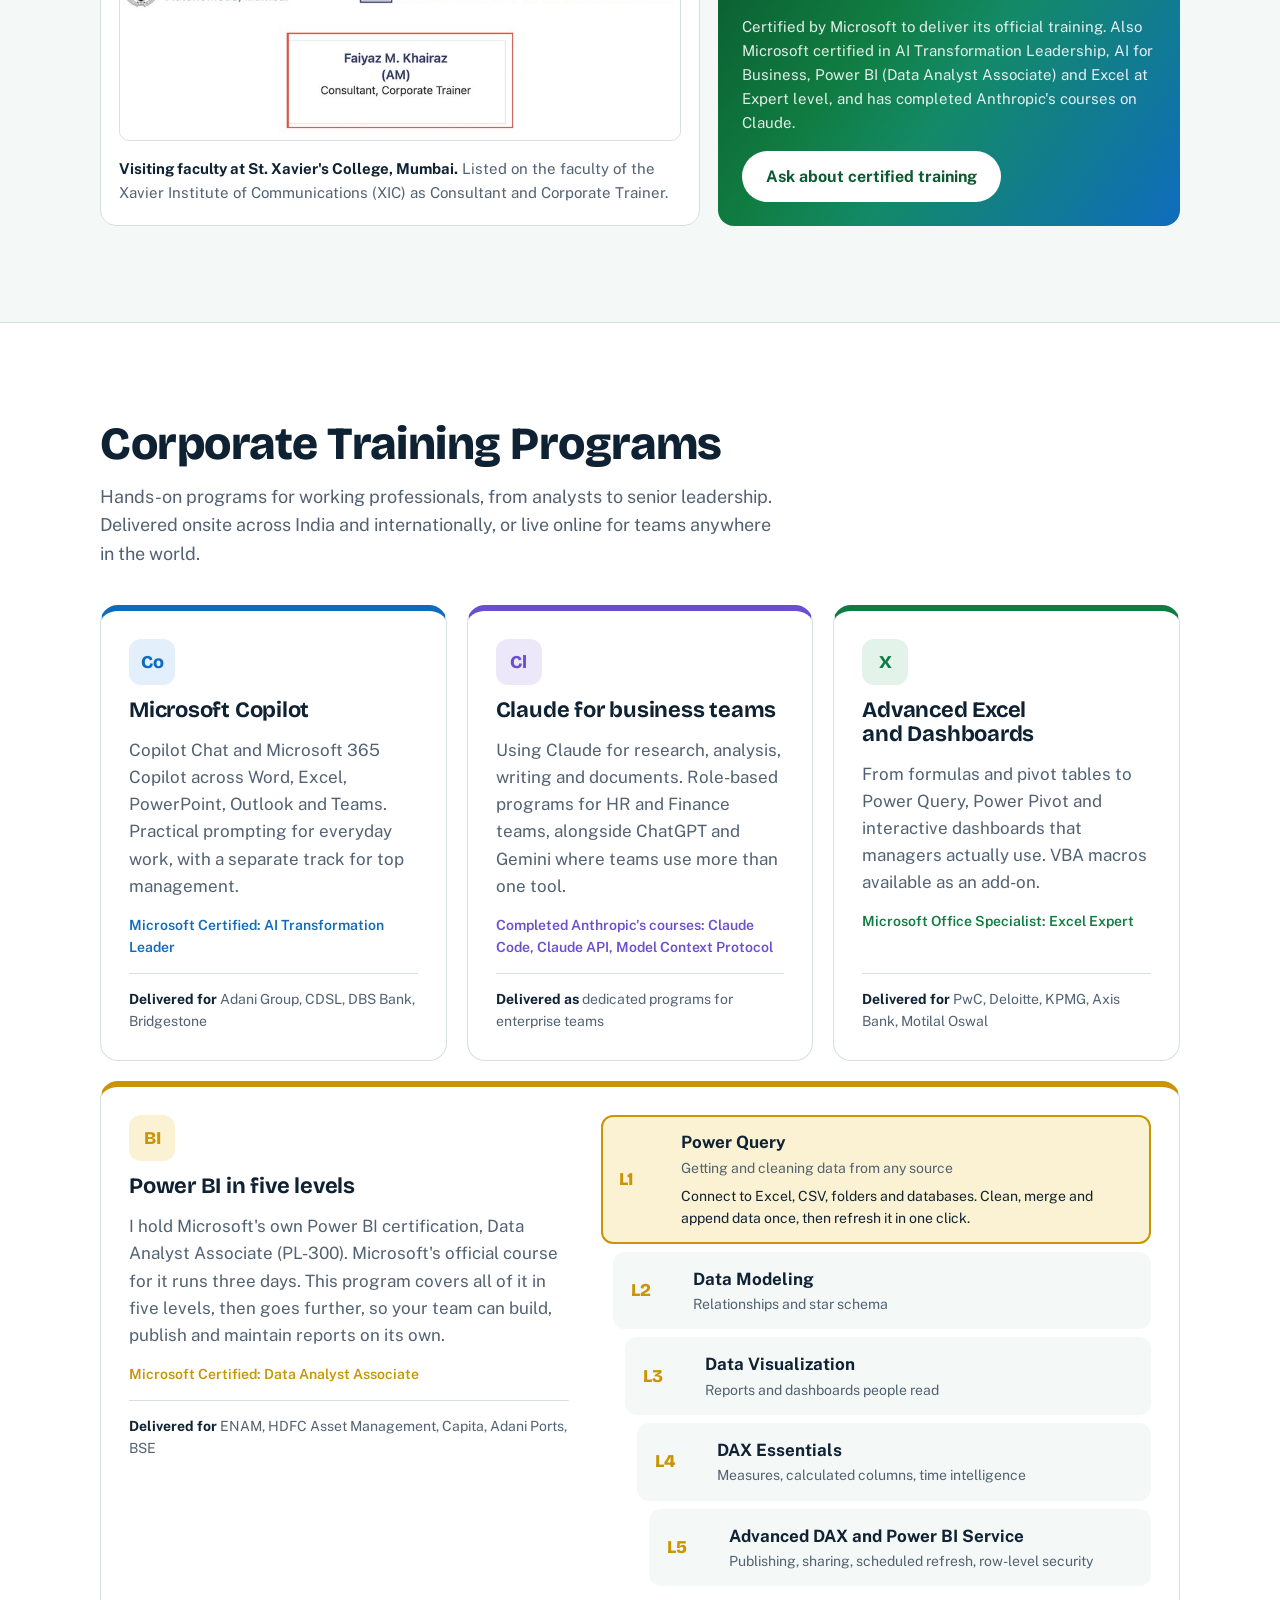
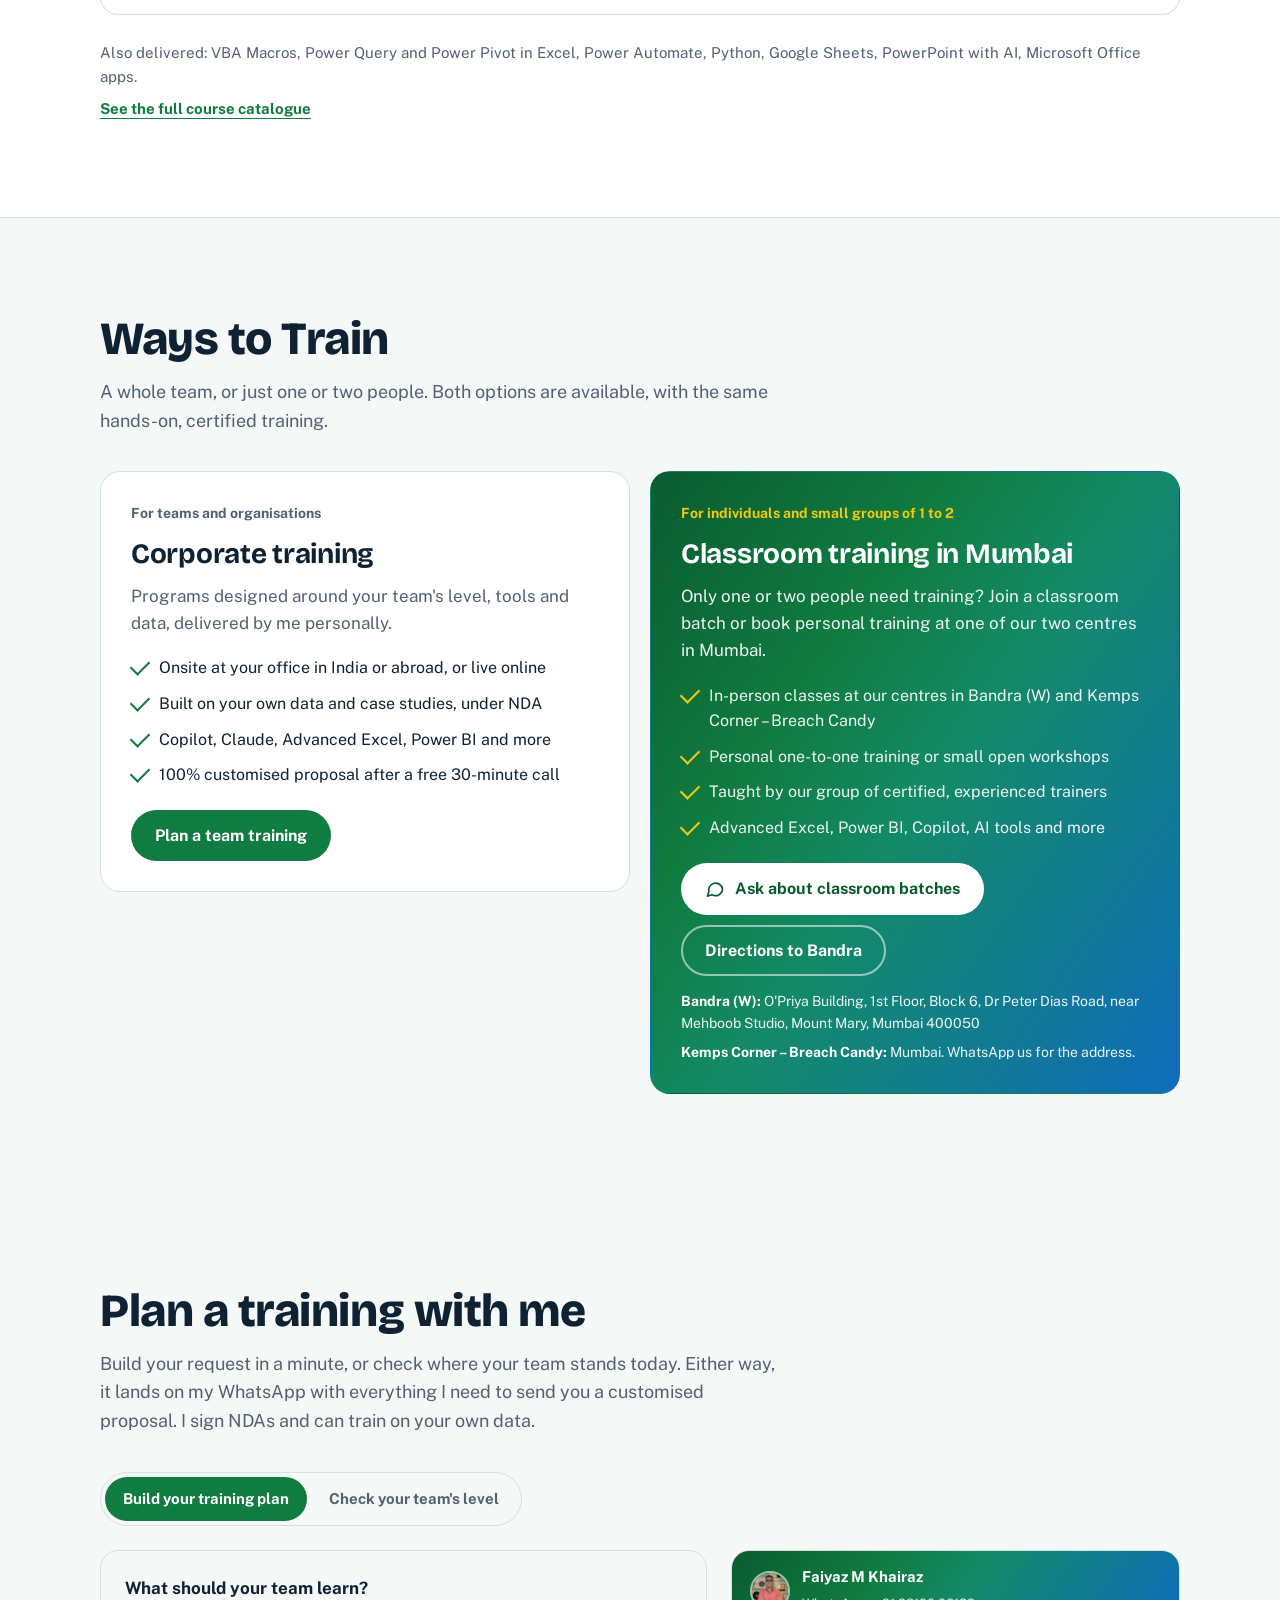
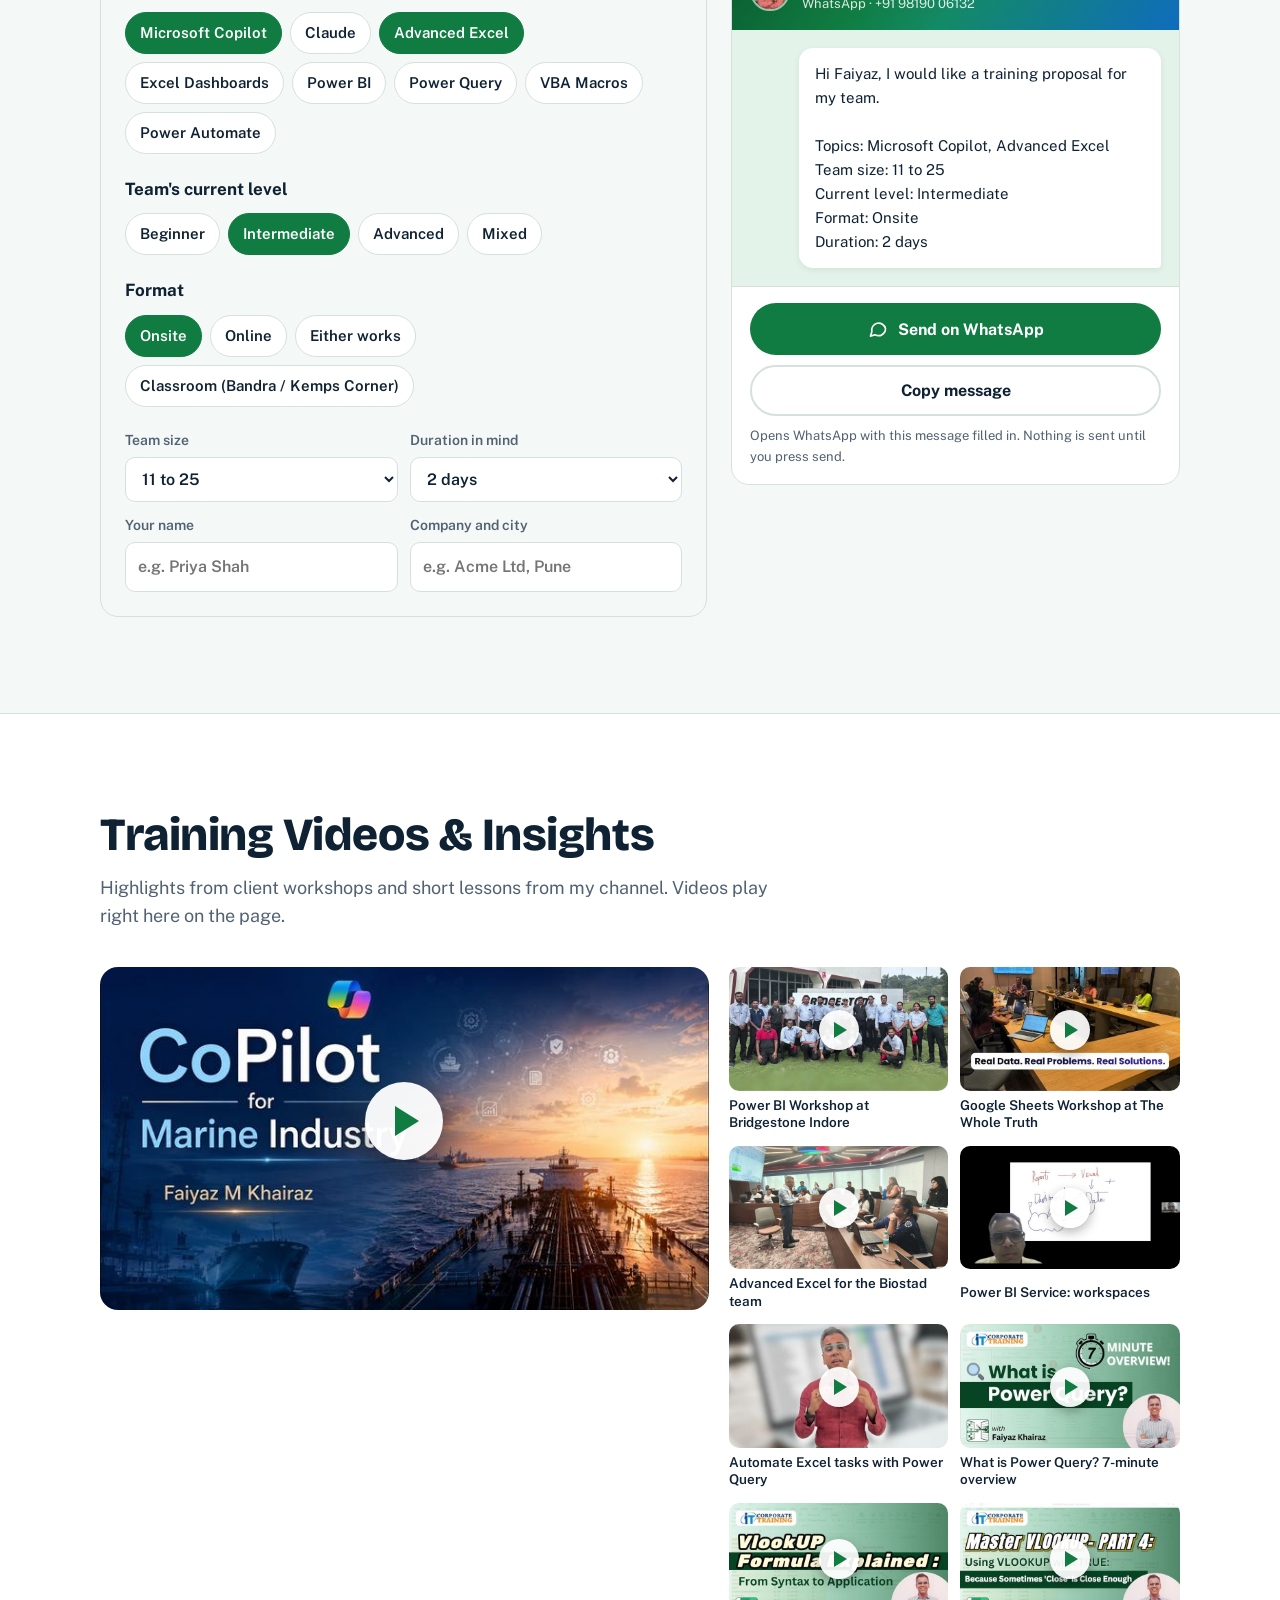
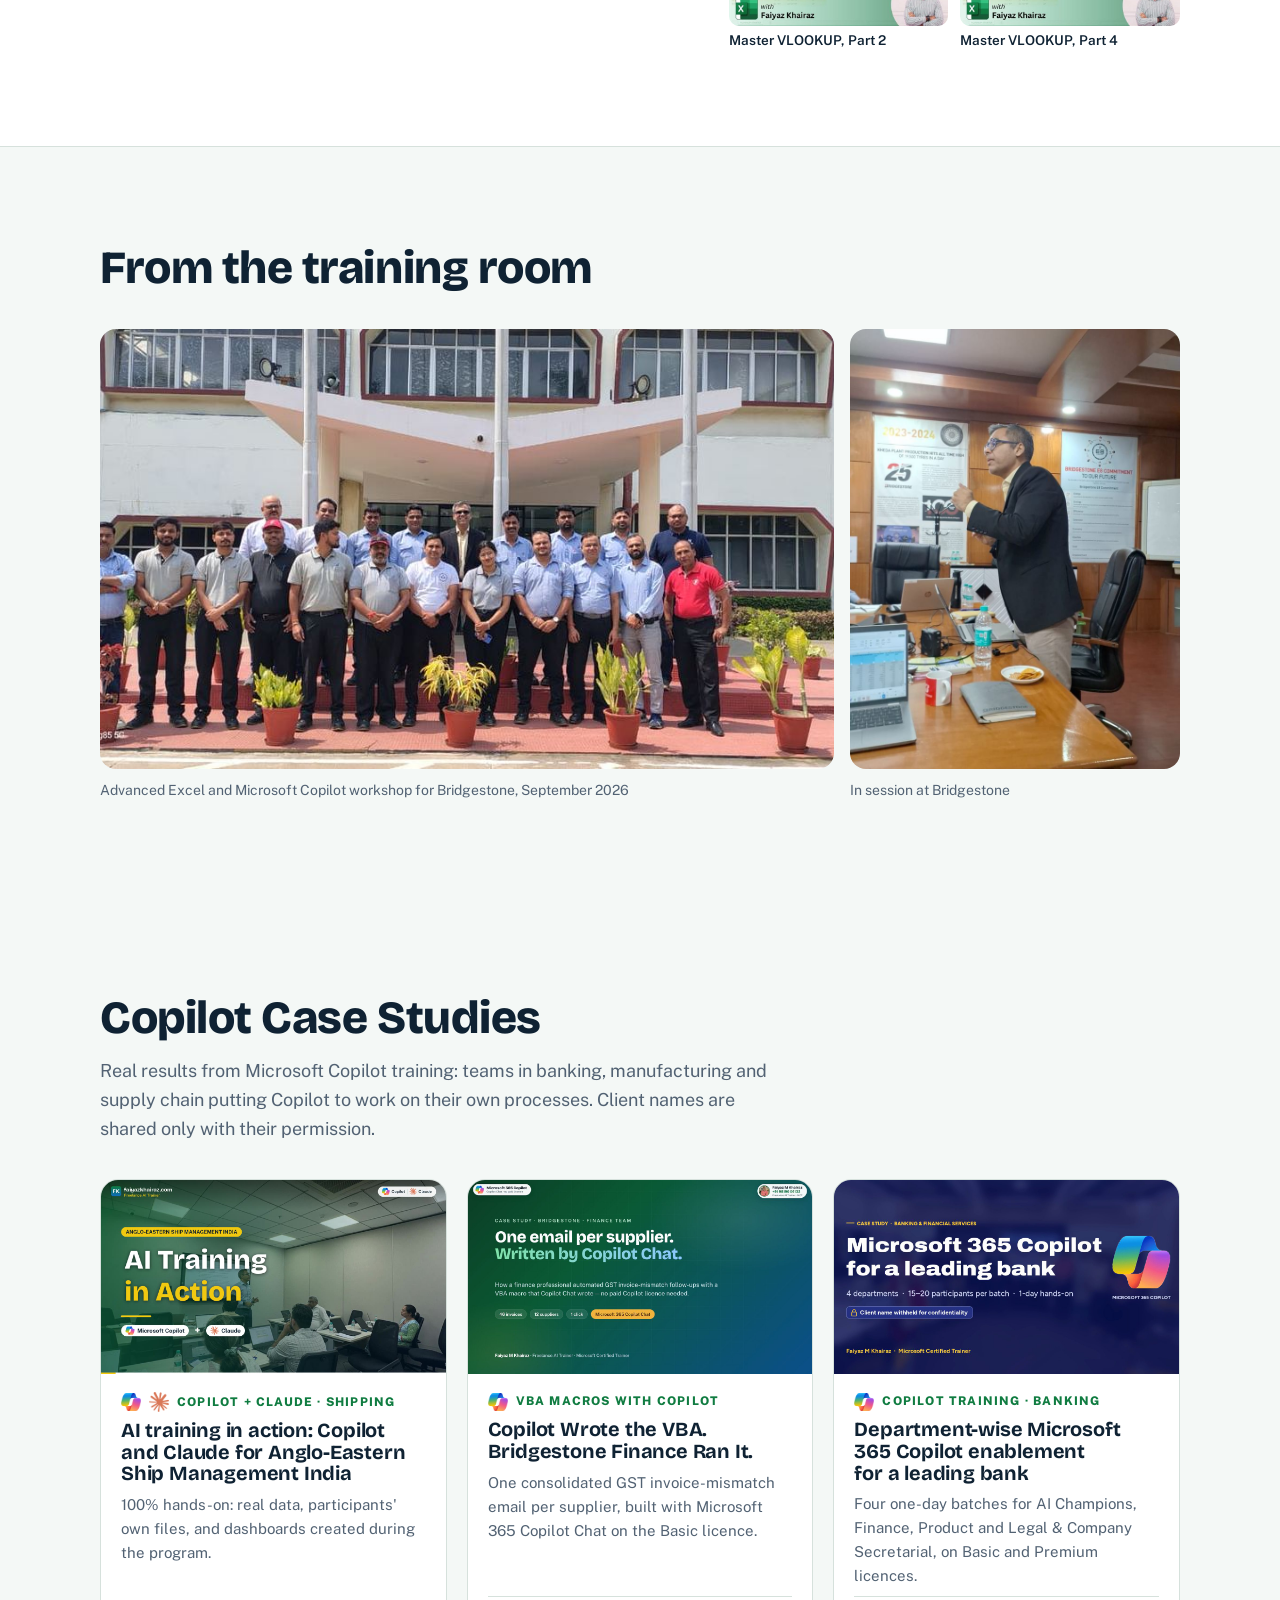
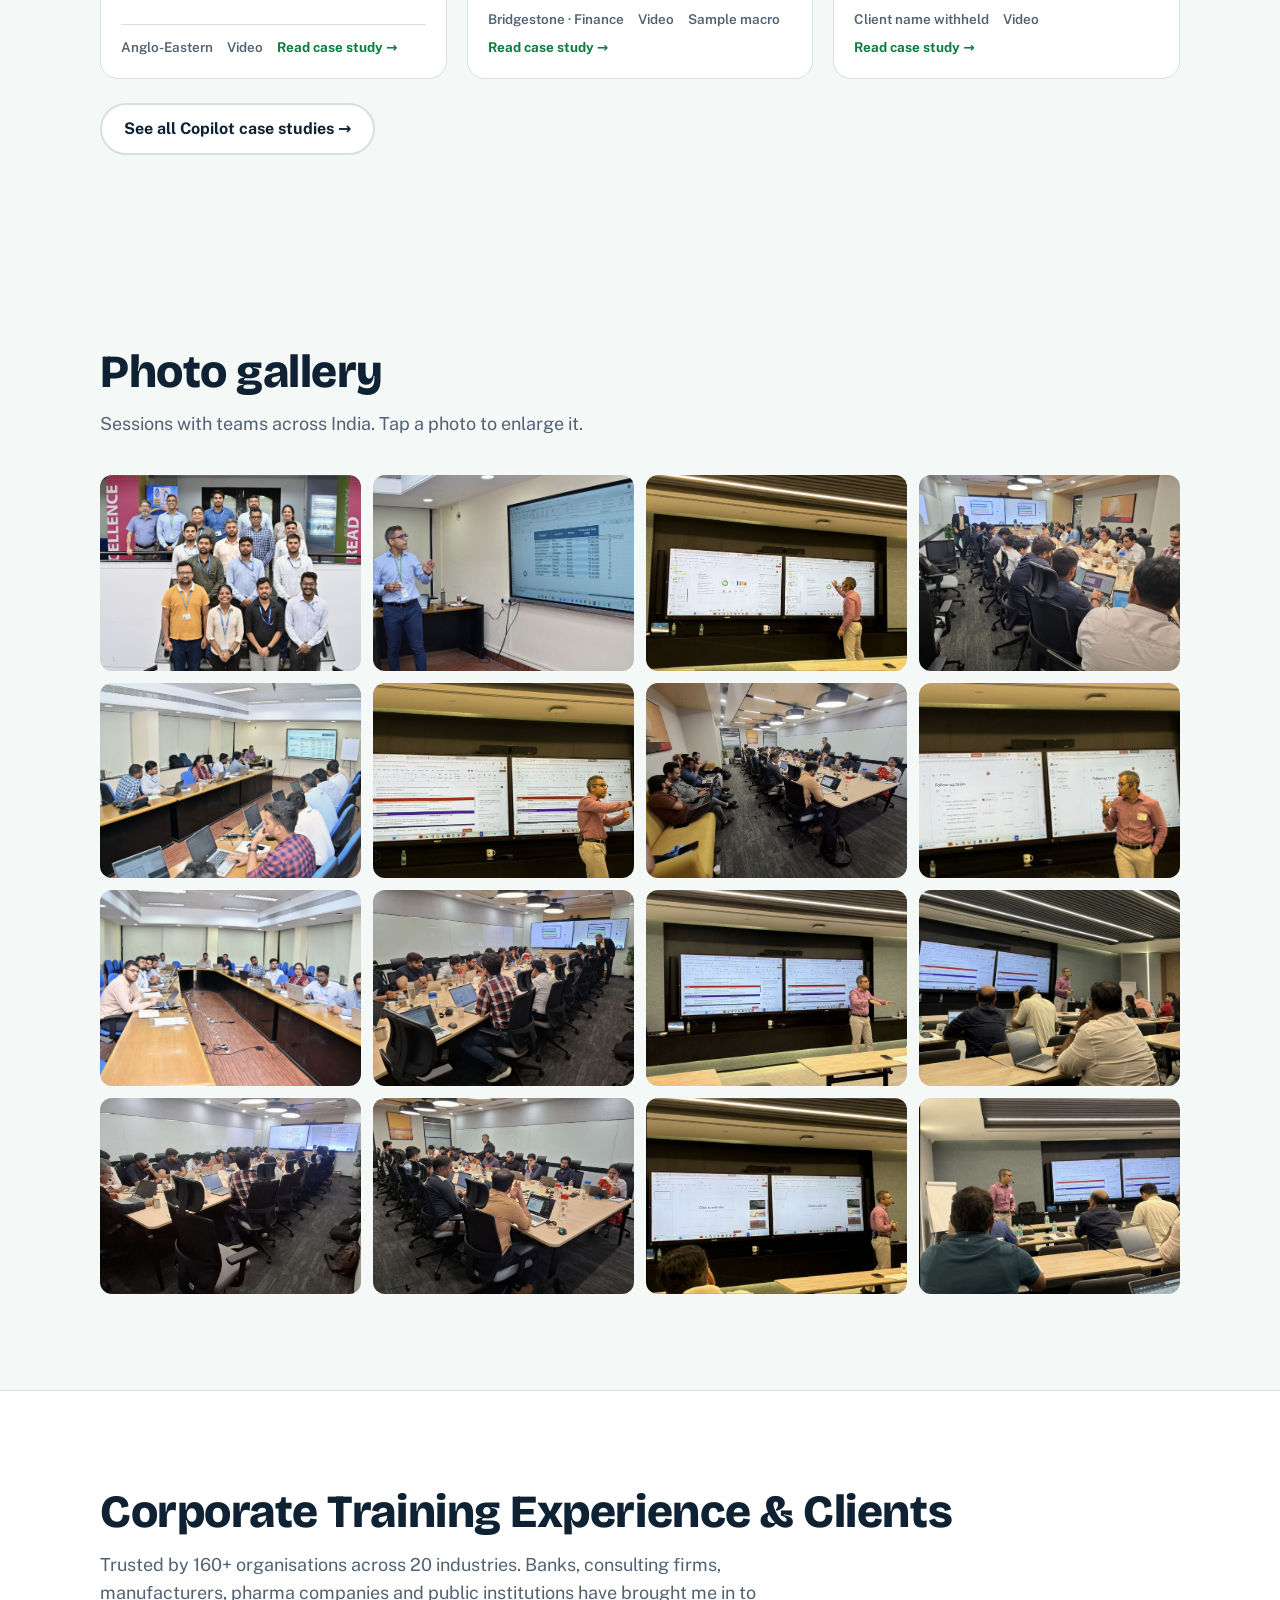
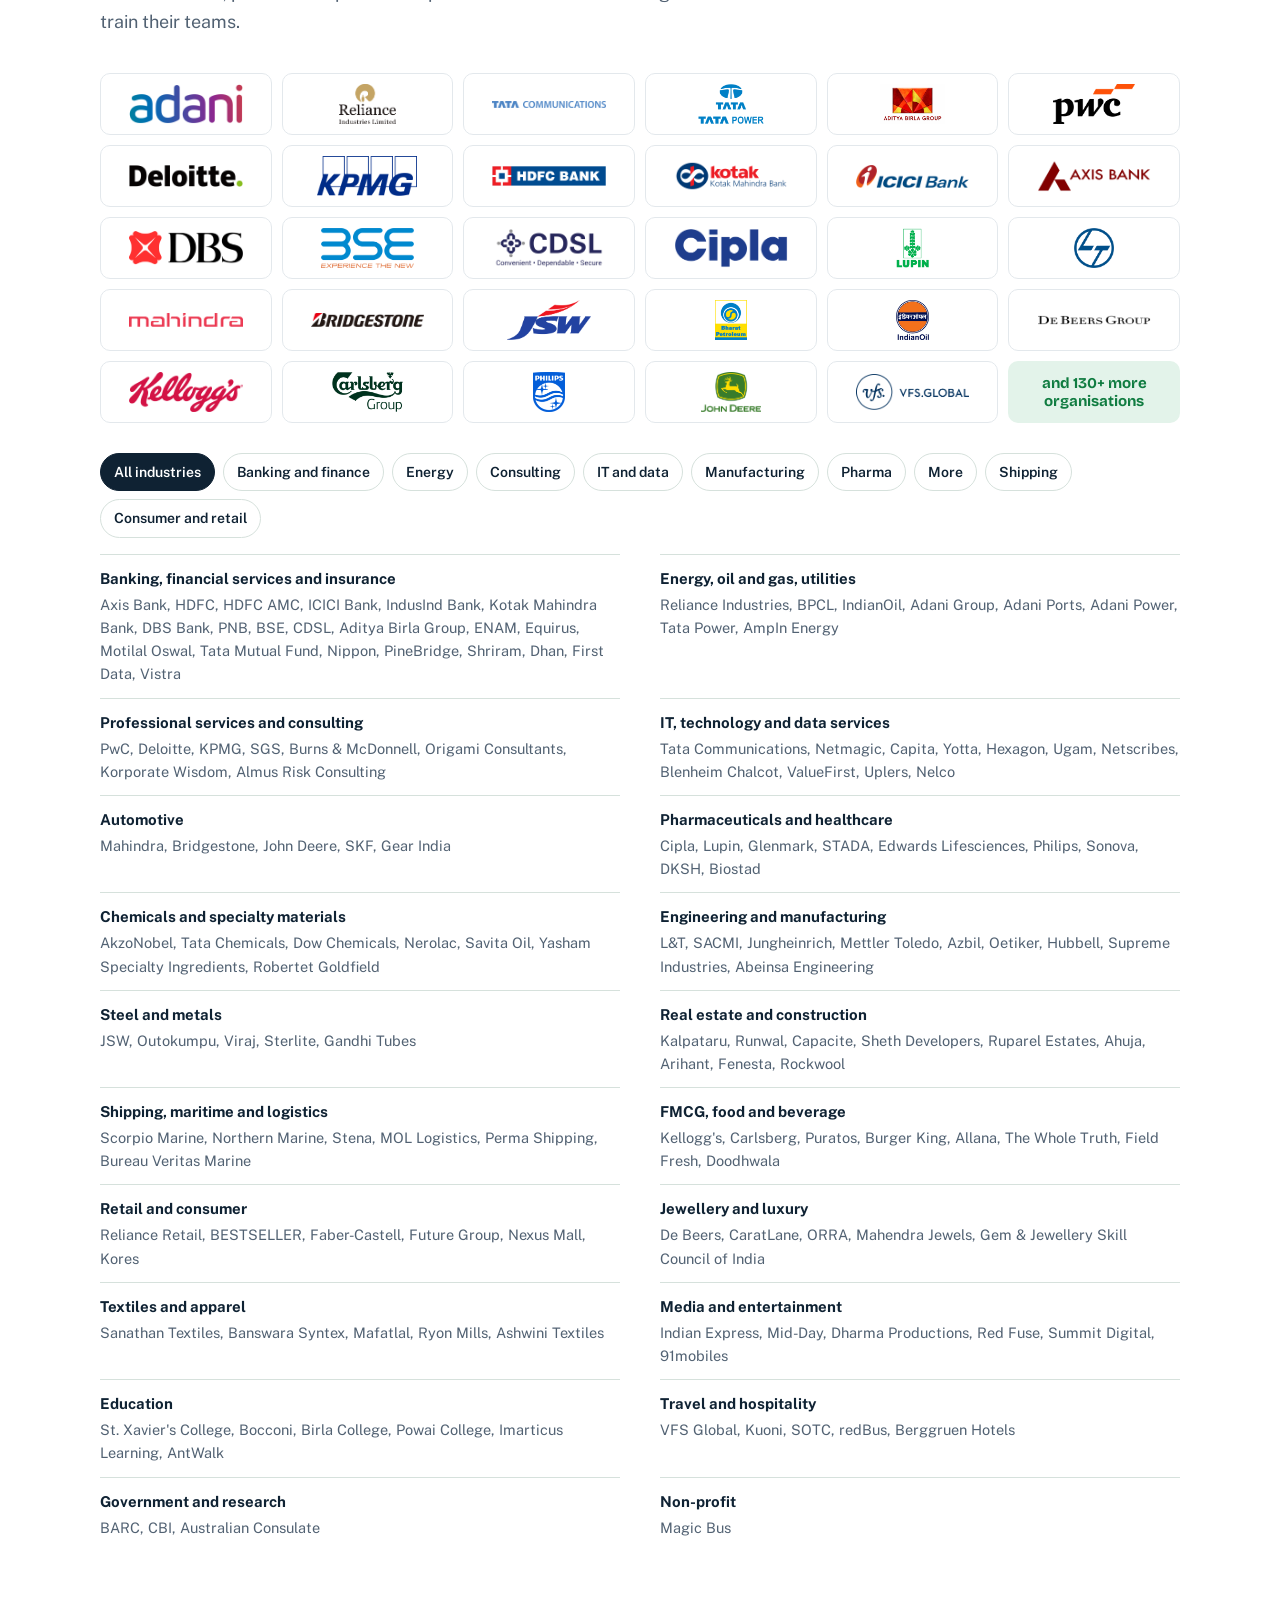
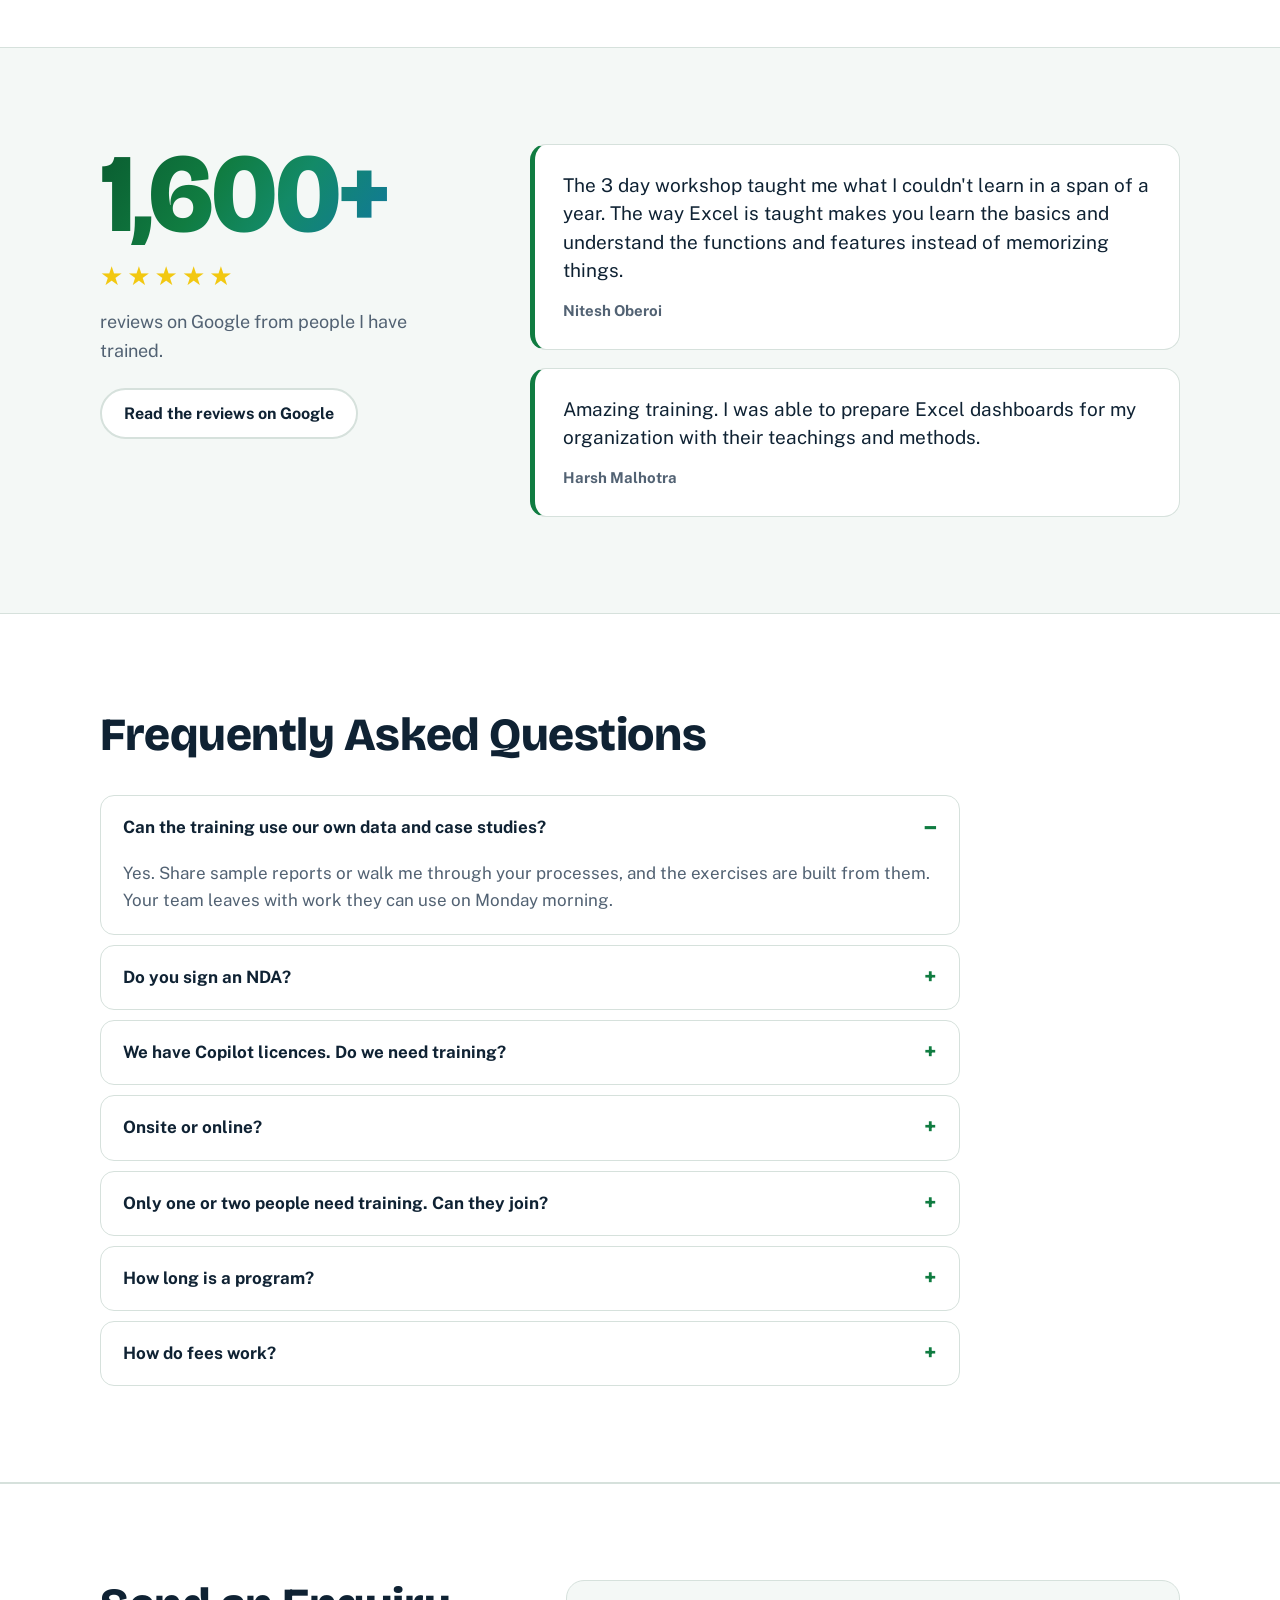
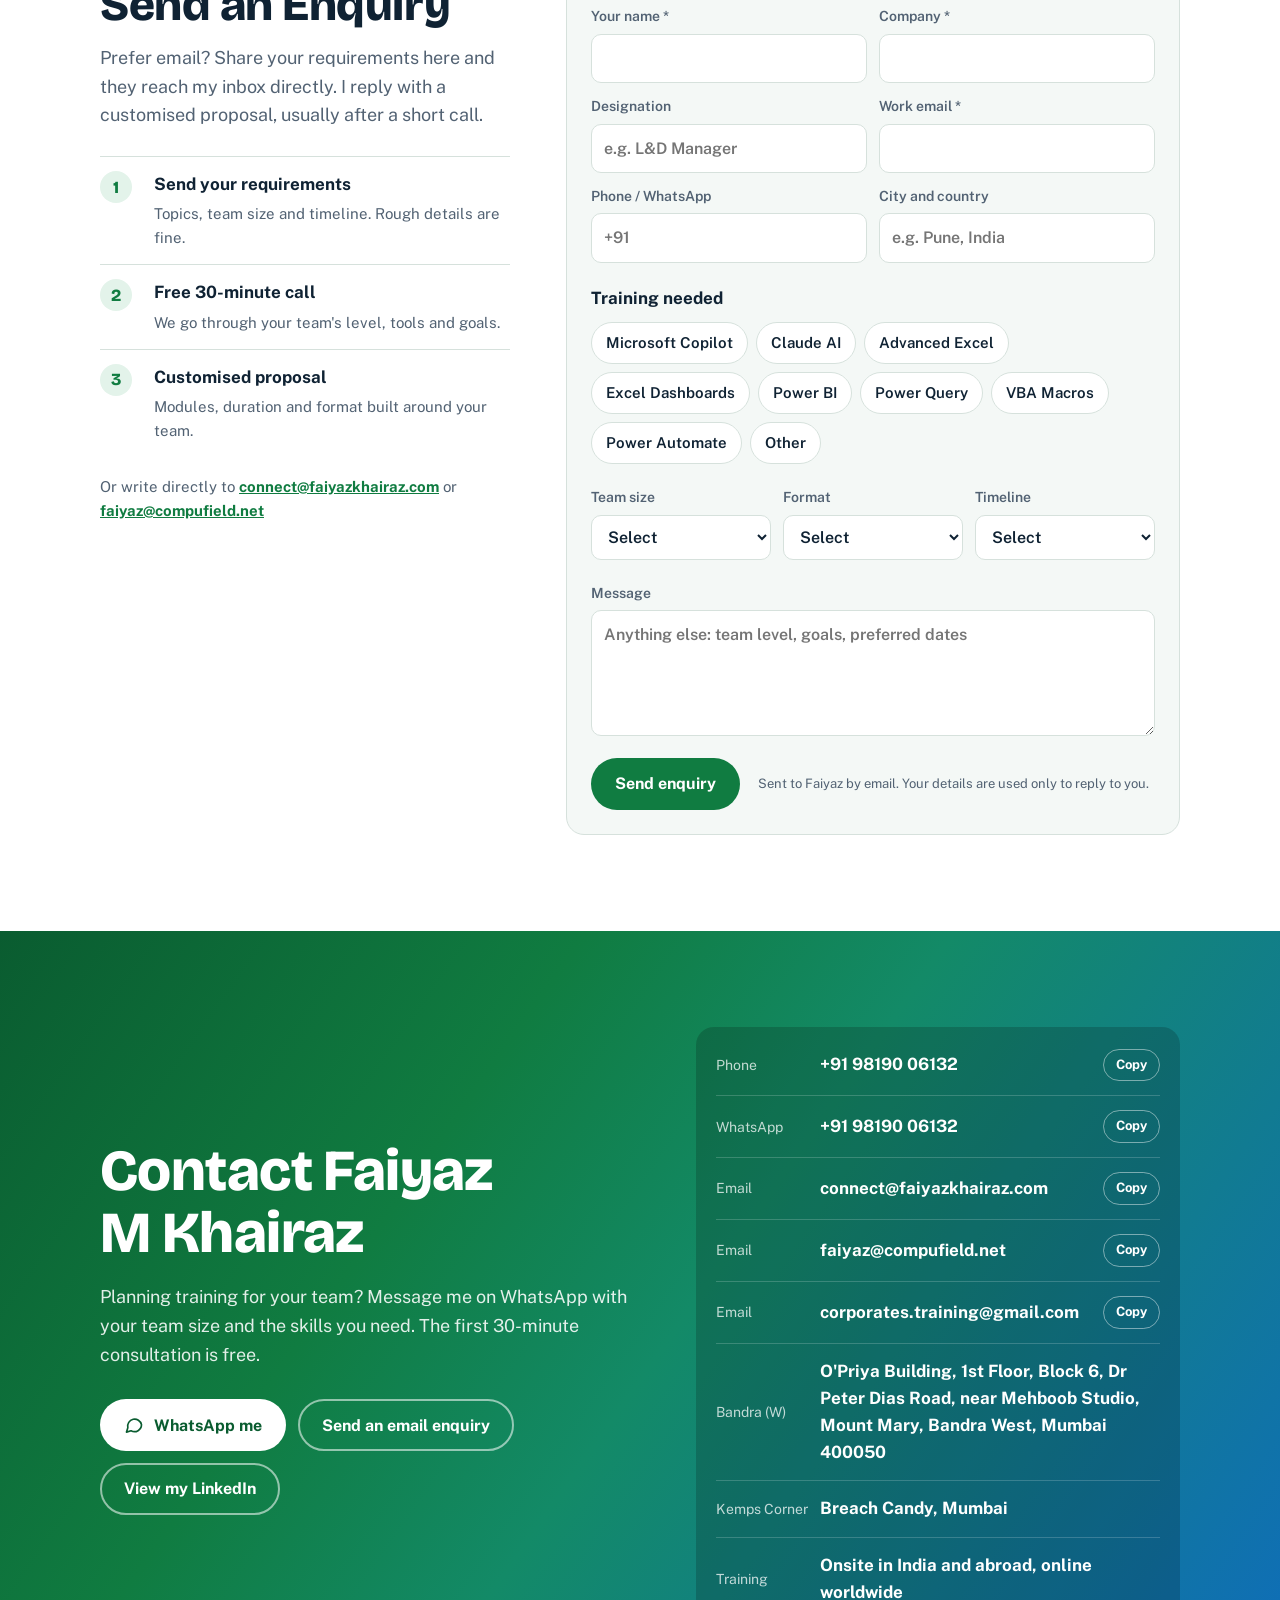
==== commit b1333404: "Add Anglo-Eastern Copilot + Claude case study New case study page for the hands-on Microsoft Copilot" ====
--- a/index.html
+++ b/index.html
@@ -747,16 +747,16 @@
     <div class="wrap">
       <div class="sec-head">
         <h2>Copilot Case Studies</h2>
-        <p class="lead">Real results from Microsoft Copilot training: teams in banking, mutual funds, manufacturing and supply chain putting Copilot to work on their own processes. Client names are shared only with their permission.</p>
+        <p class="lead">Real results from Microsoft Copilot training: teams in banking, manufacturing and supply chain putting Copilot to work on their own processes. Client names are shared only with their permission.</p>
       </div>
       <div class="cs-cards">
-        <a class="cs-card" href="case-studies/ai-mutual-fund-equirus-copilot-basic-licence/">
-          <img decoding="async" src="case-studies/ai-mutual-fund-equirus-copilot-basic-licence/poster.jpg" alt="" width="1280" height="720">
+        <a class="cs-card" href="case-studies/ai-shipping-anglo-eastern-copilot-claude.html">
+          <img decoding="async" src="assets/case-studies/ai-shipping-anglo-eastern-video.jpg" alt="" width="1280" height="720">
           <div class="in">
-            <span class="kind"><img src="assets/img/copilot-logo.png" alt="" width="20" height="18">Copilot Training · Mutual Funds</span>
-            <h3>Your Team Already Has Copilot: Equirus Wealth on the Basic Licence</h3>
-            <p>Role-based agents, notebooks, pages and five executive dashboards, built in one day on Copilot Chat.</p>
-            <div class="meta"><span>Equirus Wealth</span><span>Video</span><span class="go">Read case study →</span></div>
+            <span class="kind"><img src="assets/img/copilot-logo.png" alt="" width="20" height="18"><img src="assets/img/claude-logo.png" alt="" width="20" height="20">Copilot + Claude · Shipping</span>
+            <h3>AI training in action: Copilot and Claude for Anglo-Eastern Ship Management India</h3>
+            <p>100% hands-on: real data, participants' own files, and dashboards created during the program.</p>
+            <div class="meta"><span>Anglo-Eastern</span><span>Video</span><span class="go">Read case study →</span></div>
           </div>
         </a>
         <a class="cs-card" href="case-studies/vba-macros-copilot-gst-supplier-emails/">
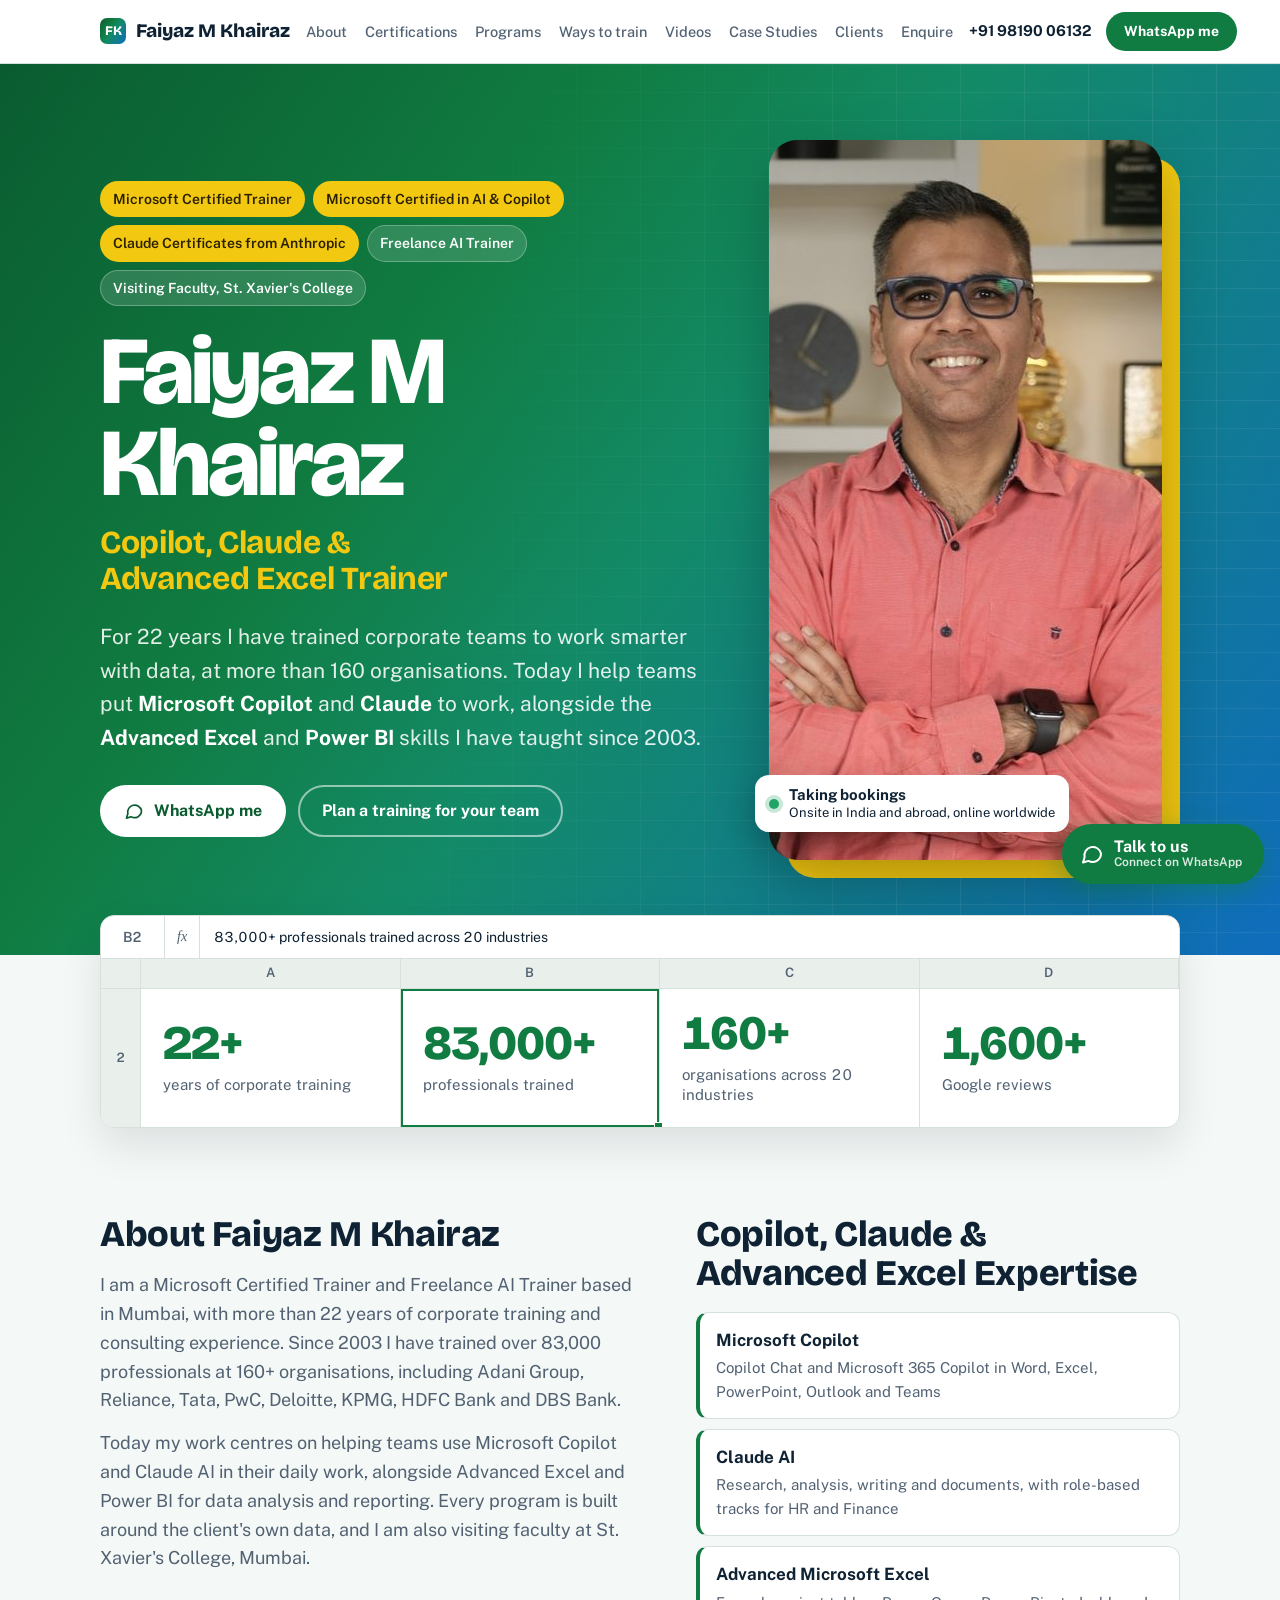
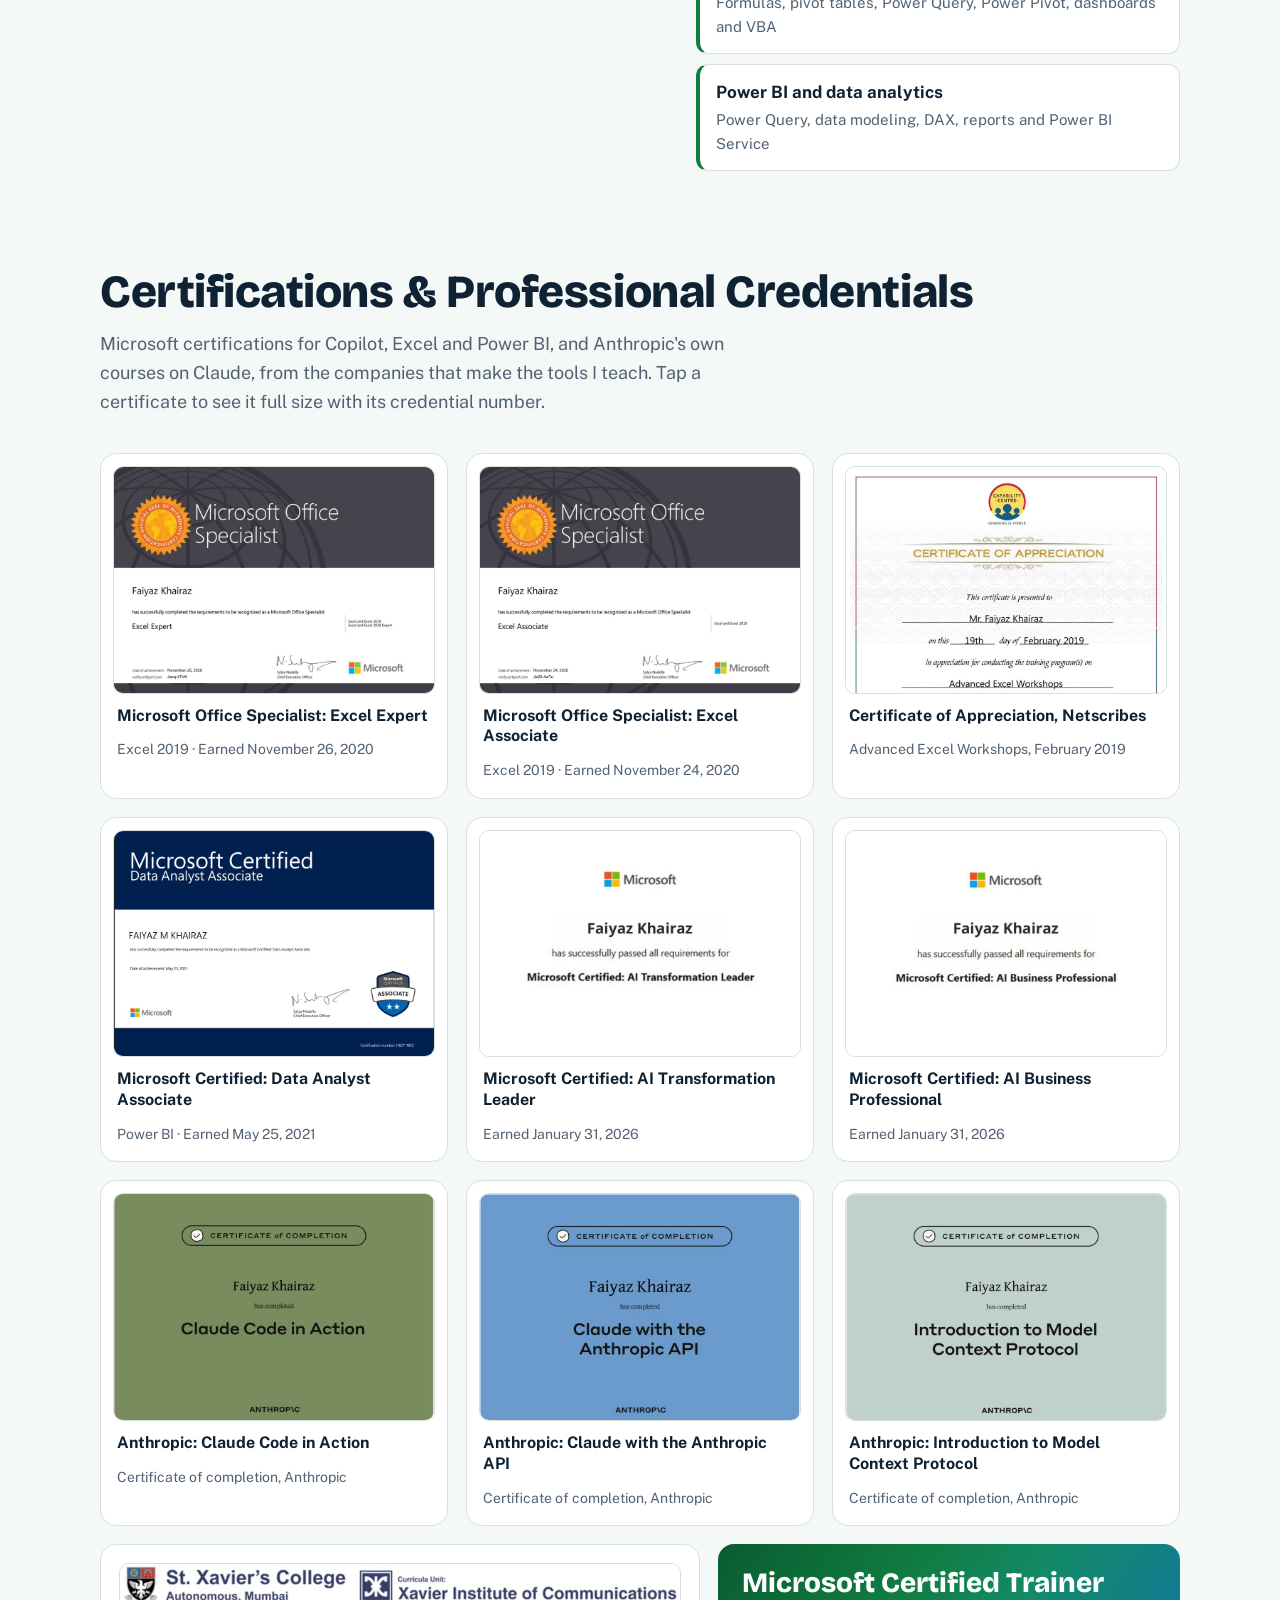
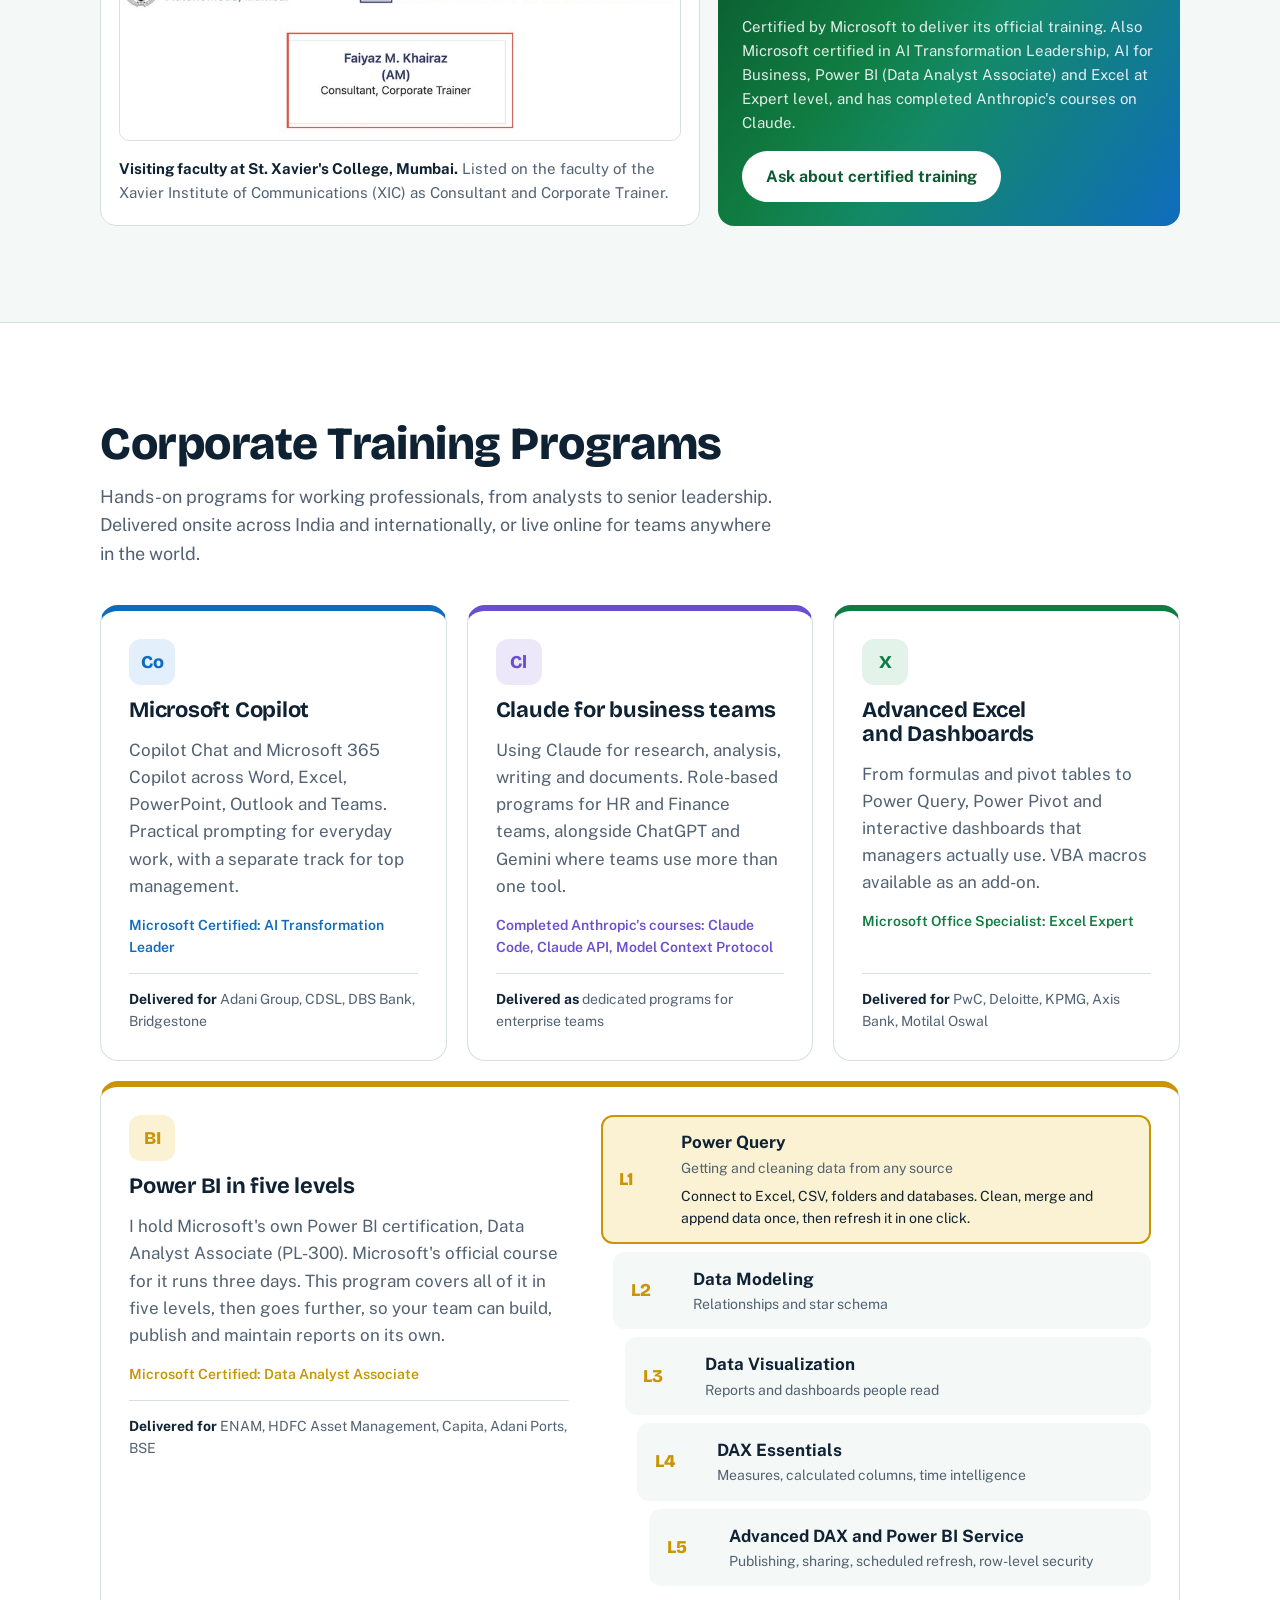
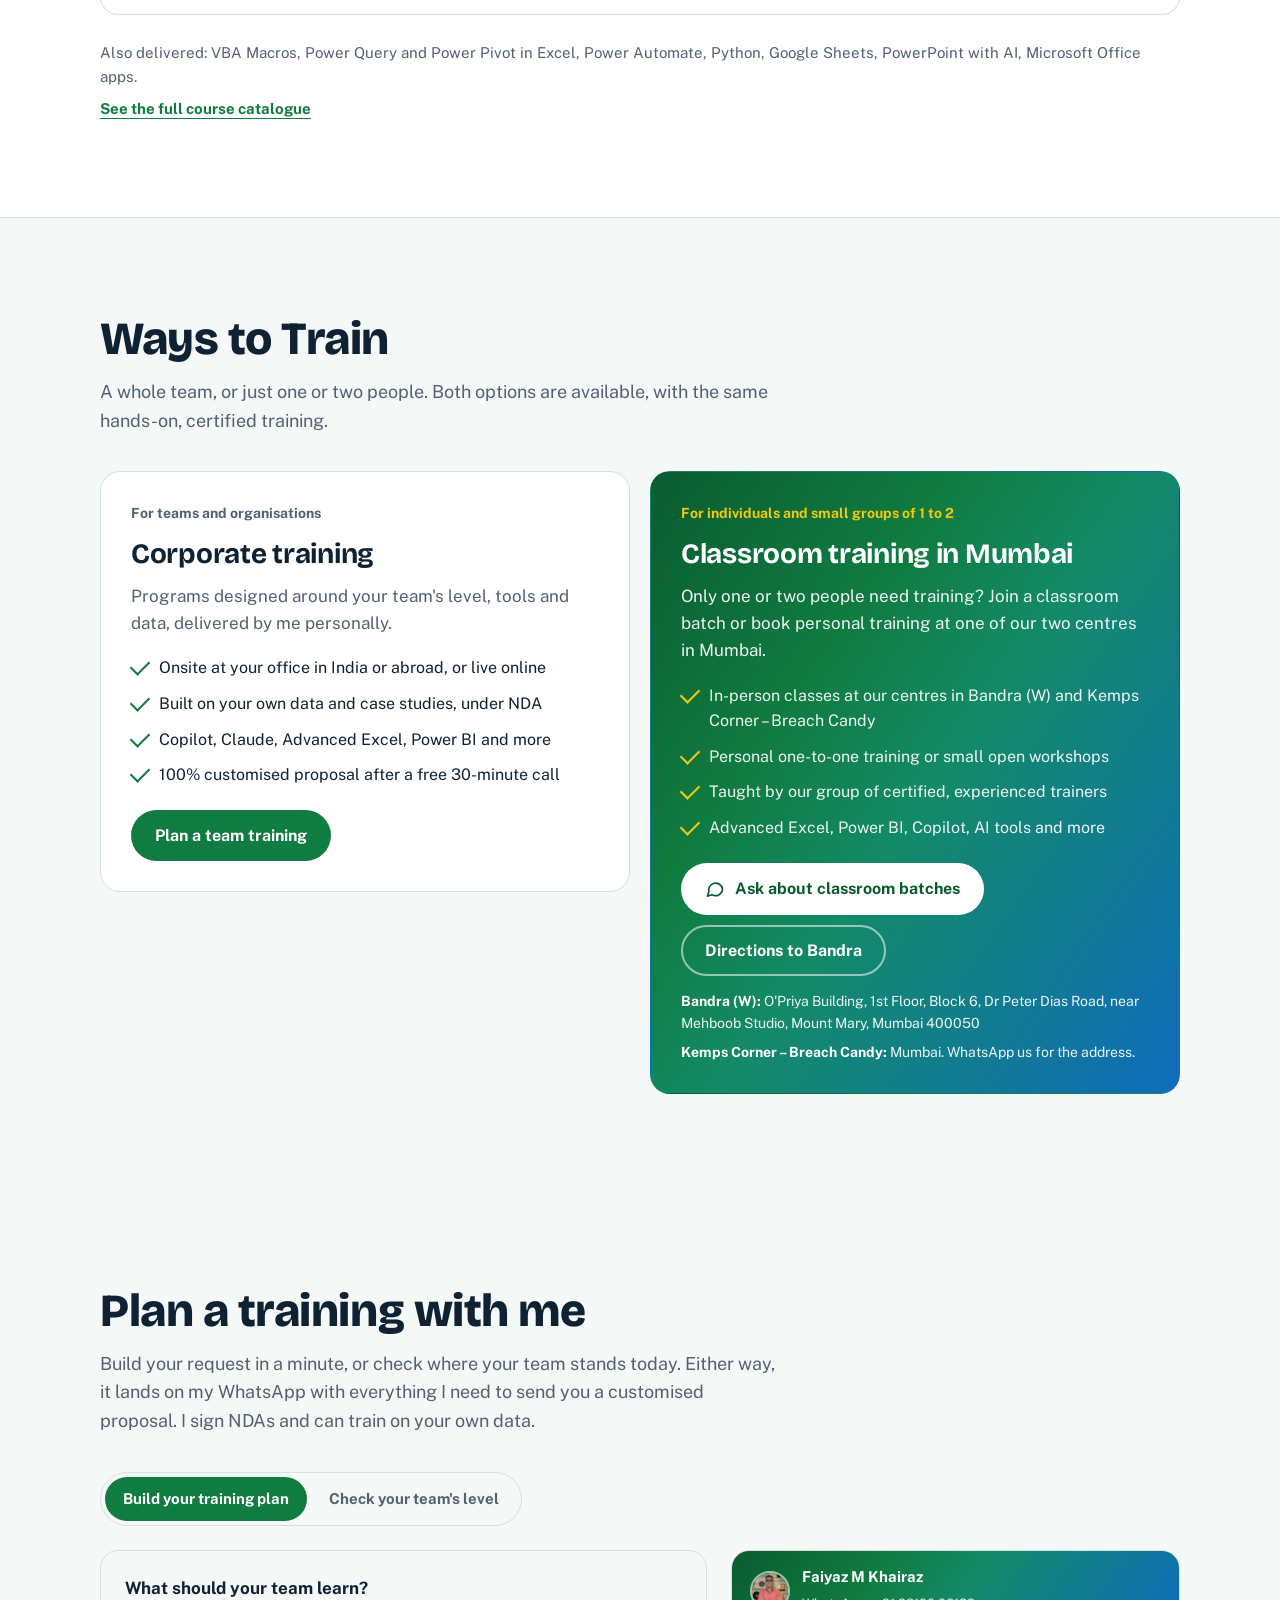
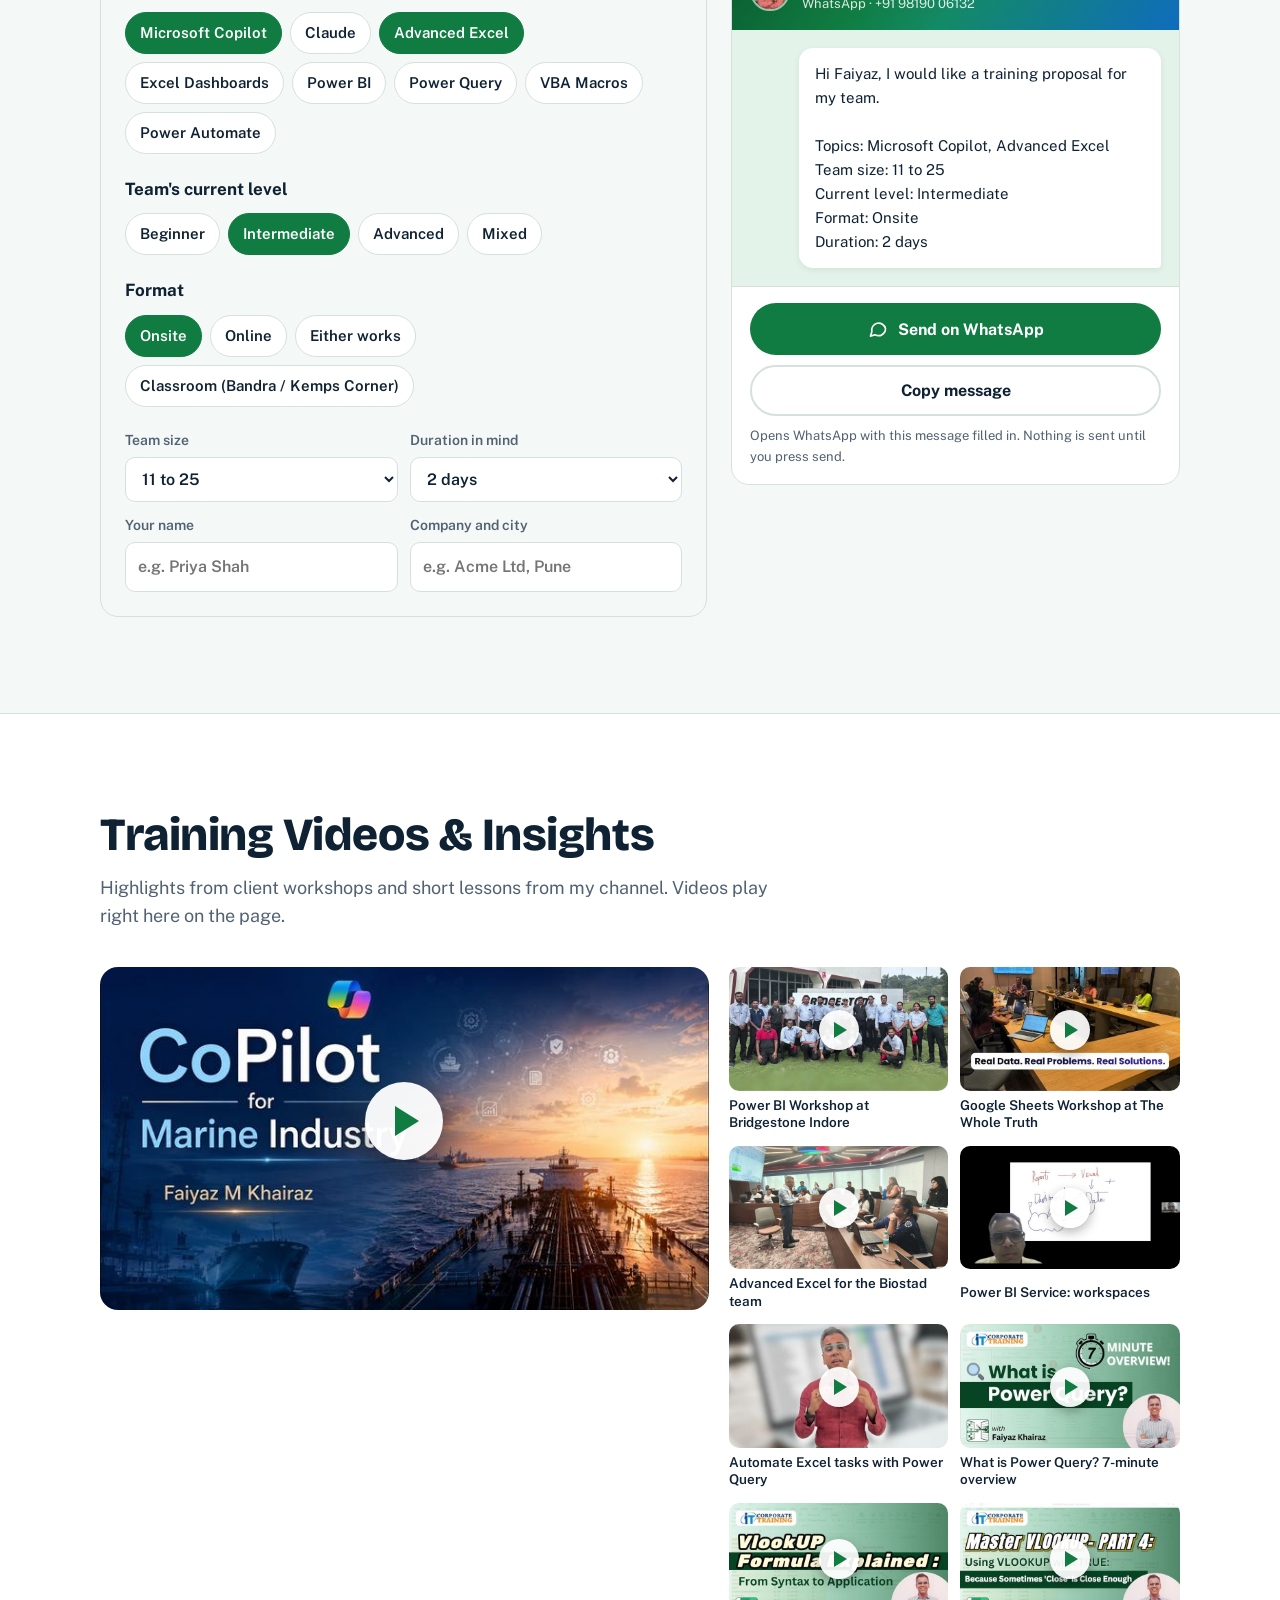
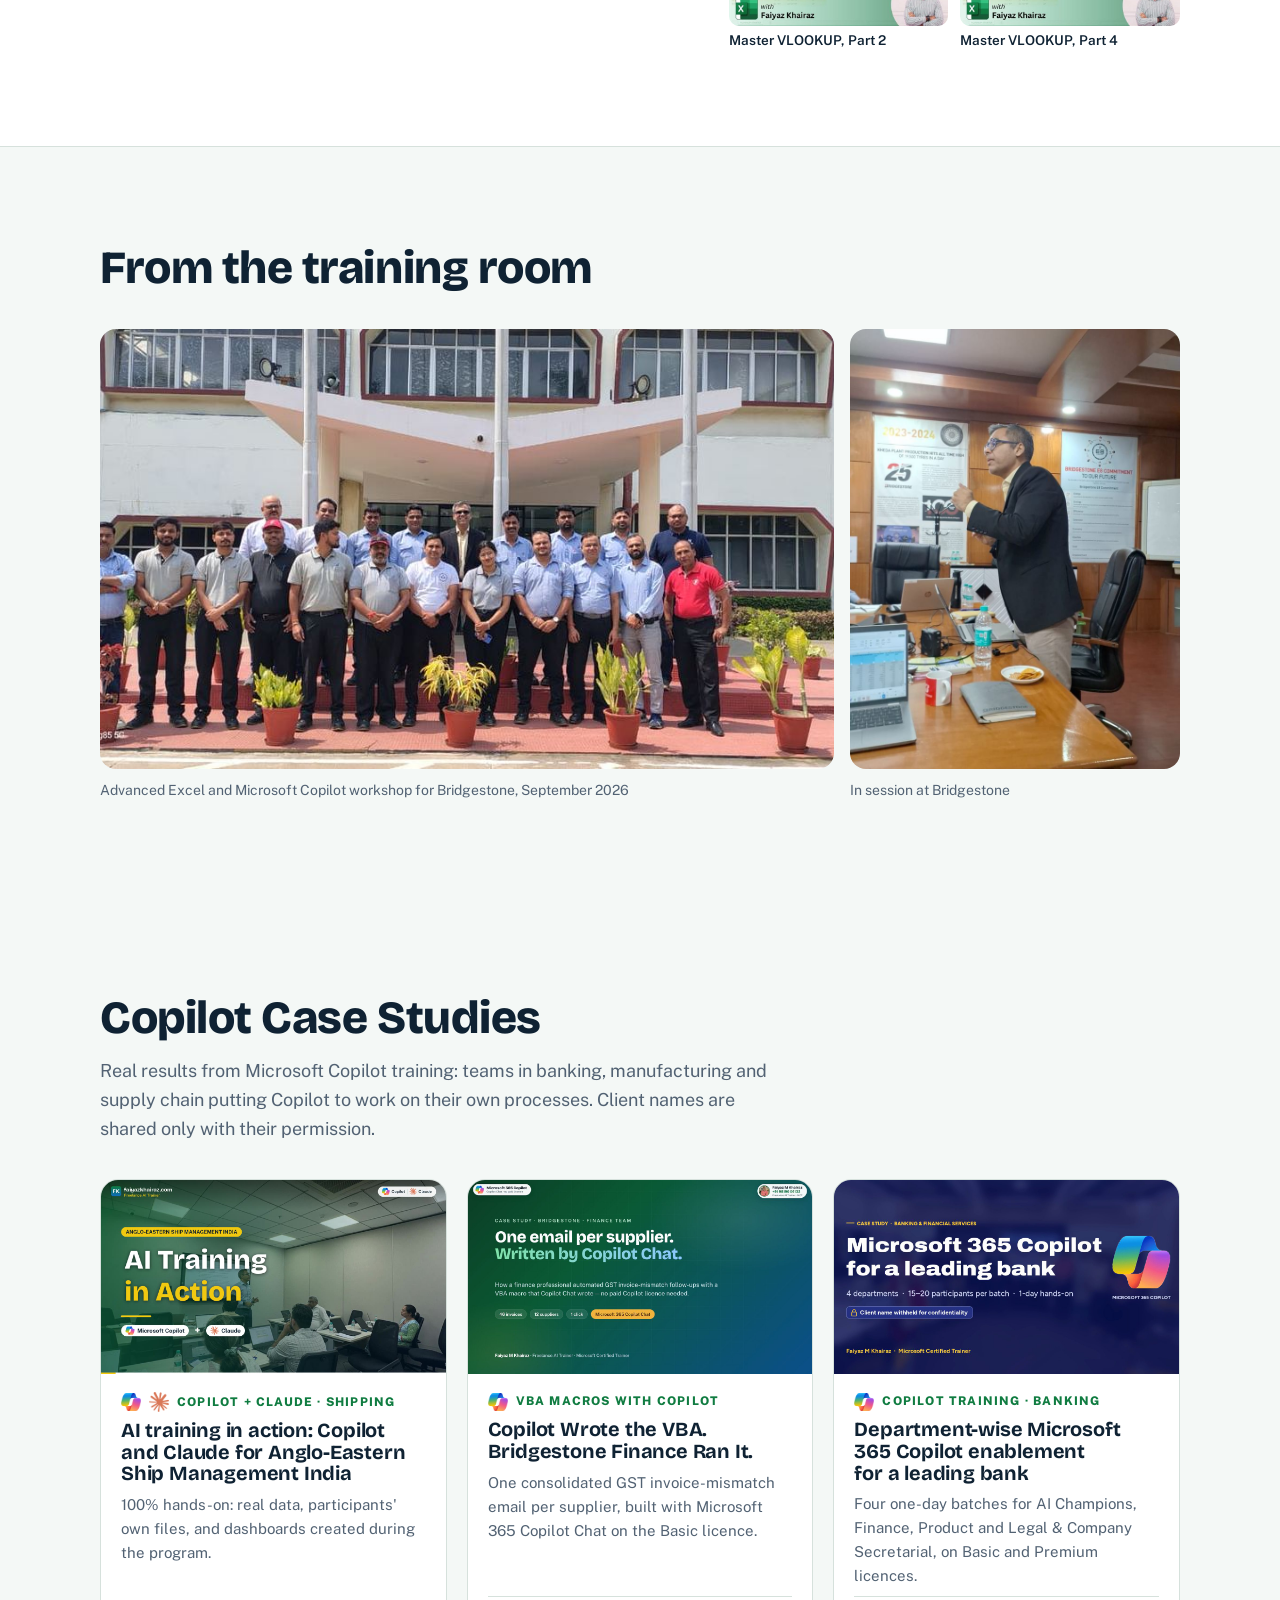
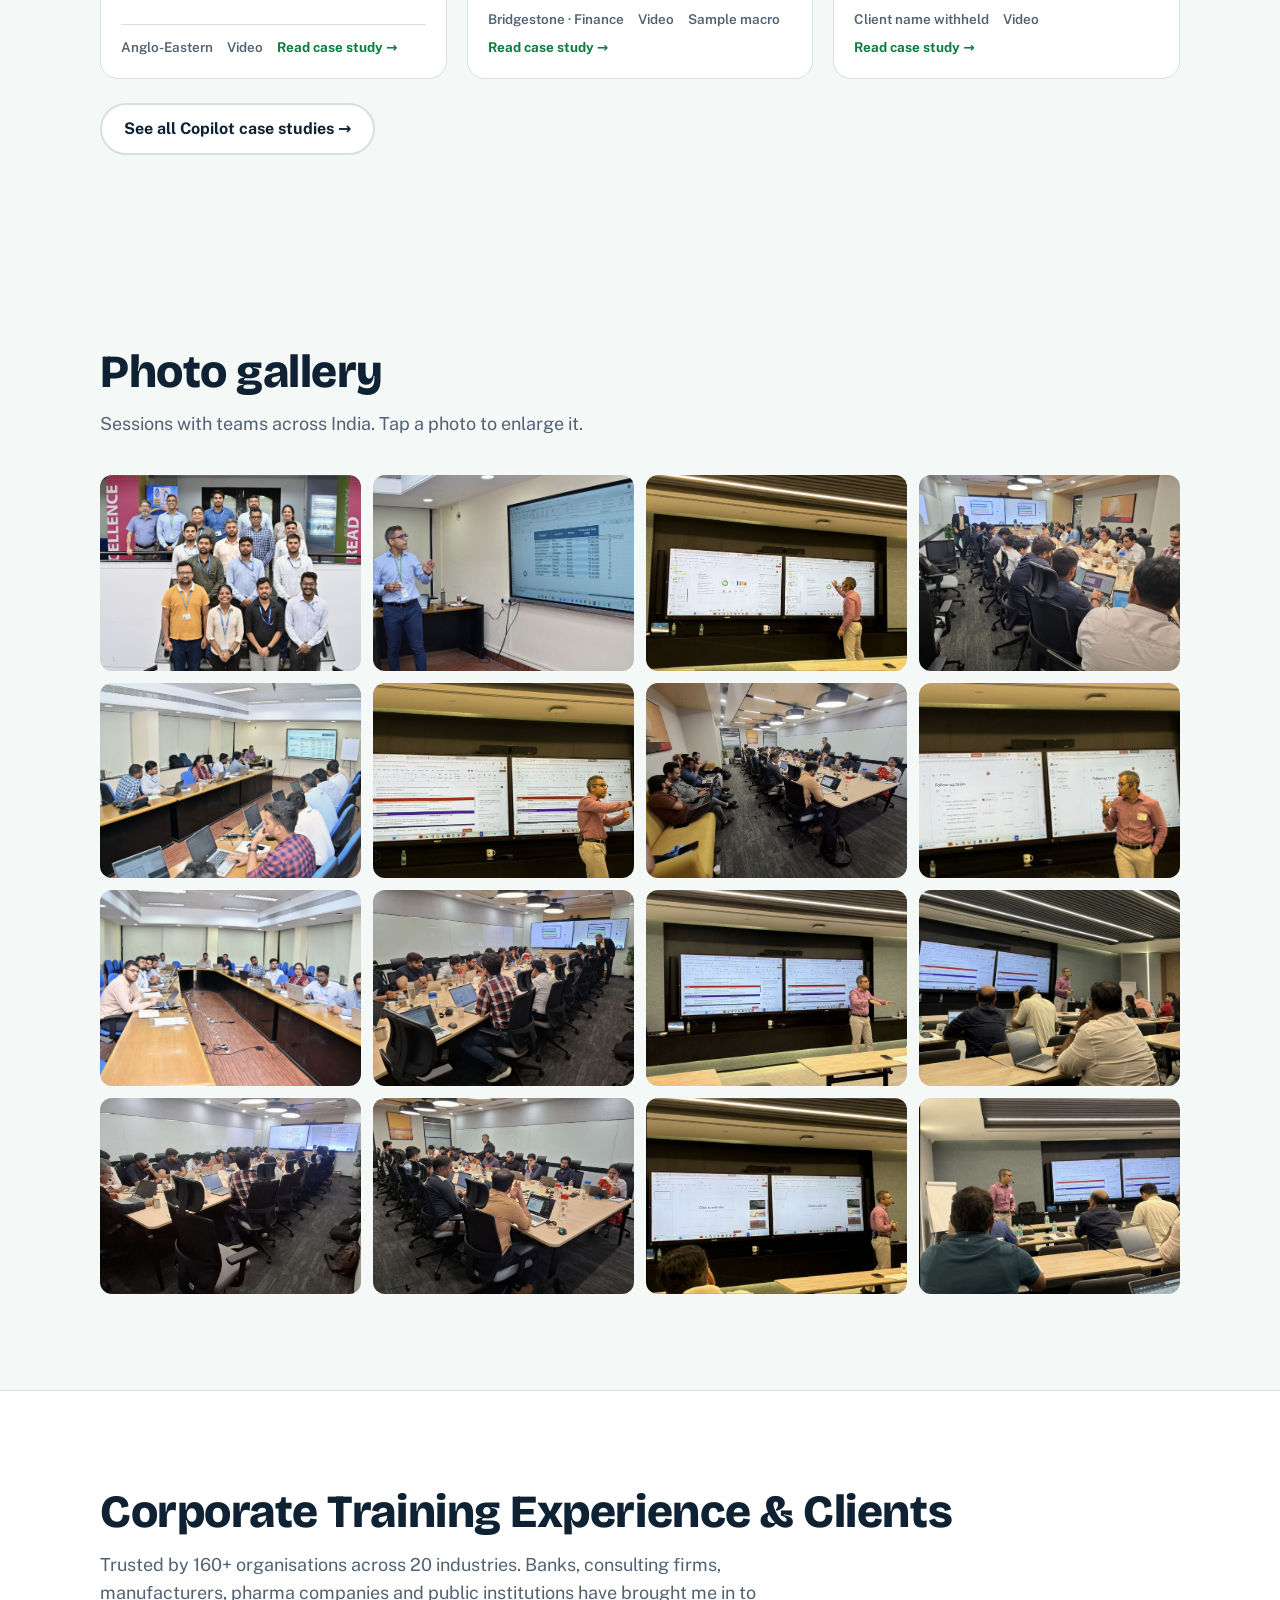
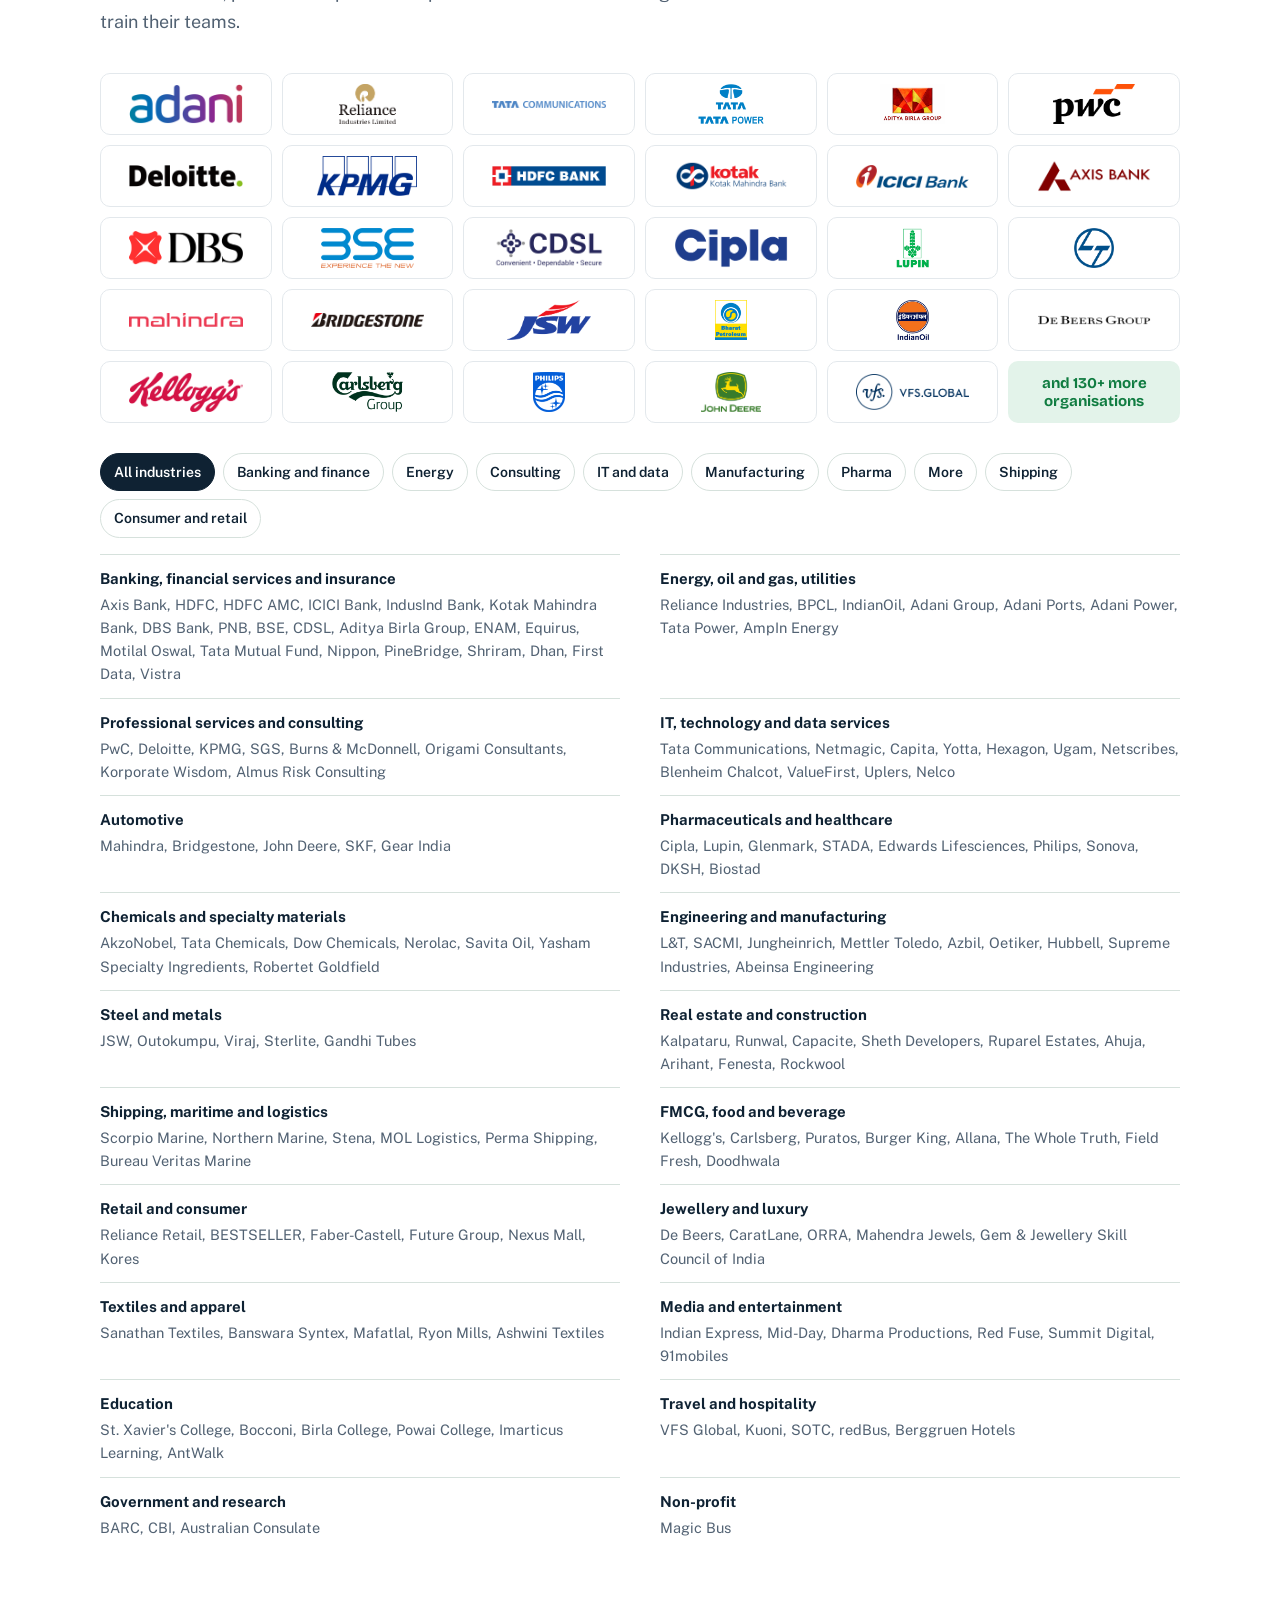
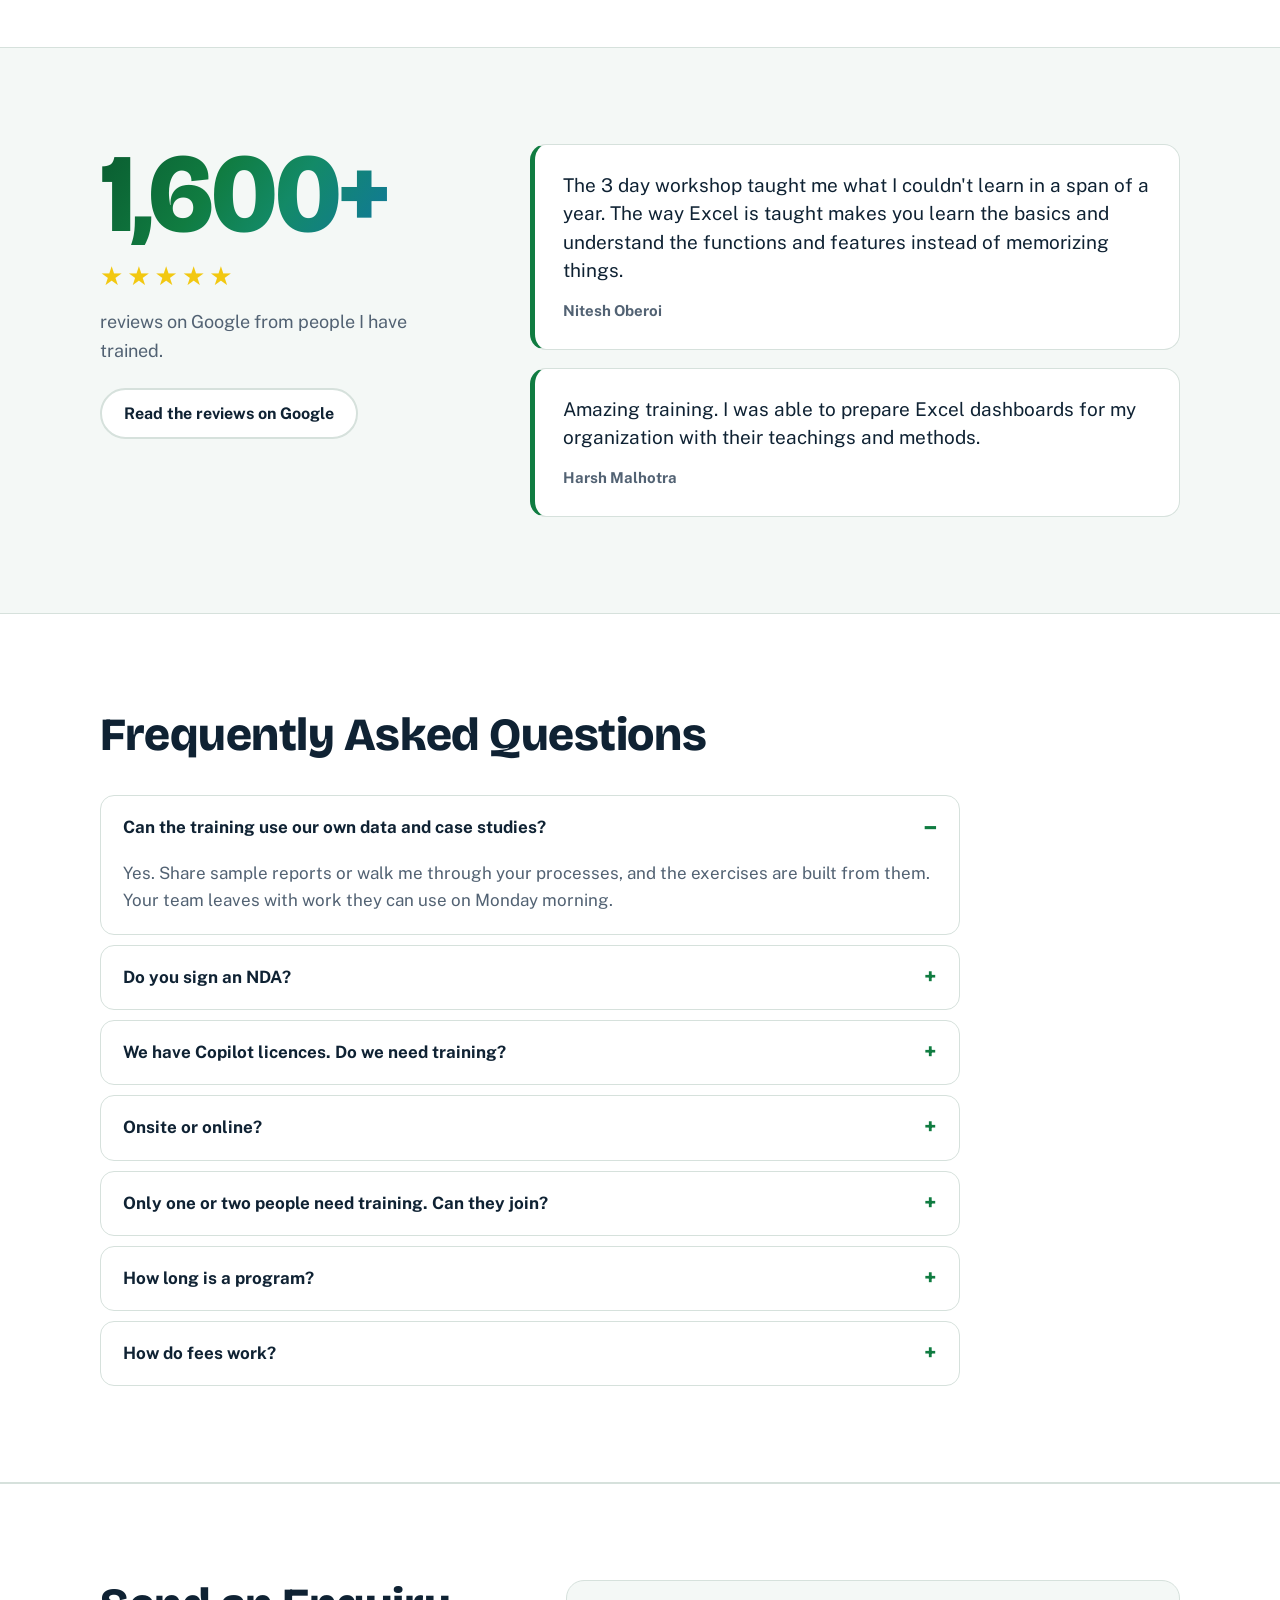
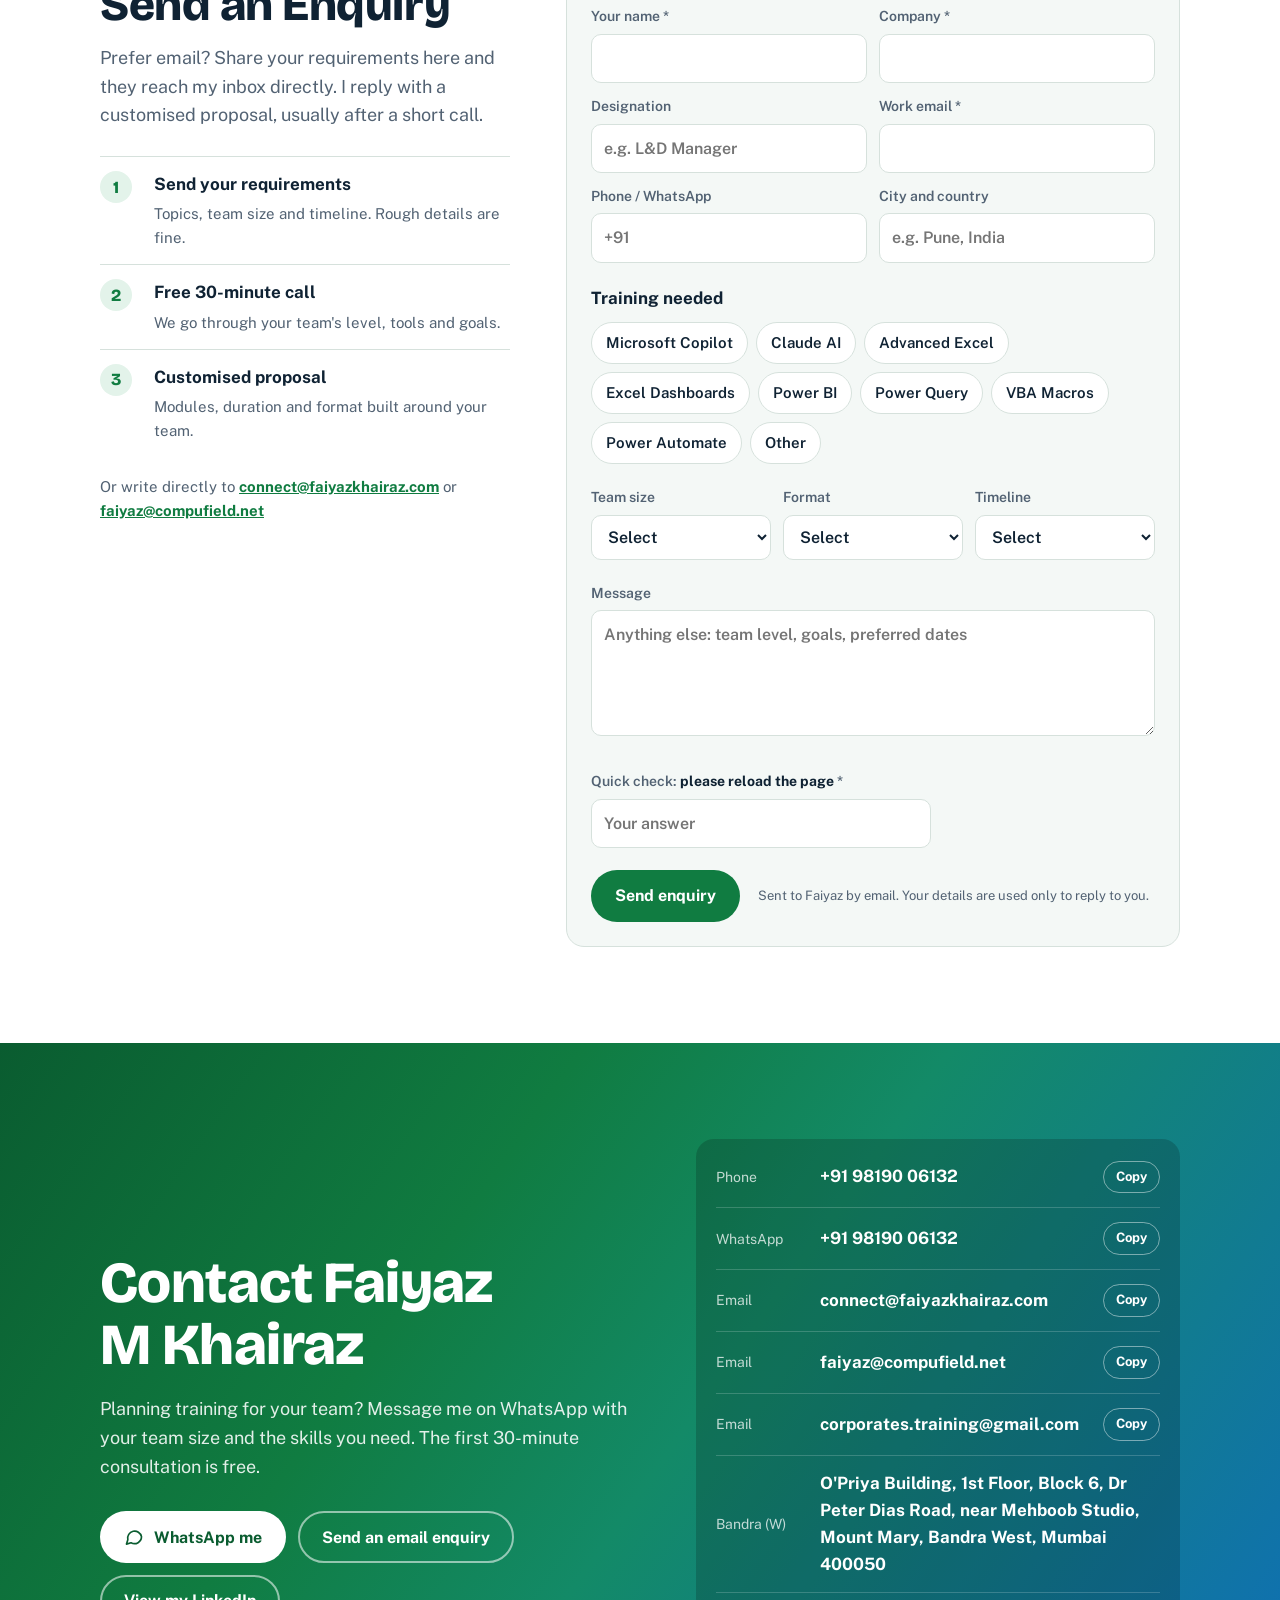
==== commit 38fa9b83: "Add a simple quick-check question to the enquiry form The form now asks a small sum ("What is 4 + 7?" ====
--- a/index.html
+++ b/index.html
@@ -371,6 +371,7 @@
 .enq-form input:focus,.enq-form select:focus,.enq-form textarea:focus{outline:2px solid var(--green);outline-offset:1px;border-color:var(--green)}
 .enq-form .bad{border-color:#C0392B!important}
 .hp{position:absolute;left:-9999px;width:1px;height:1px;overflow:hidden}
+.qc-row{grid-template-columns:minmax(0,1fr);max-width:340px;margin-top:12px}
 .enq-actions{display:flex;flex-wrap:wrap;align-items:center;gap:12px 18px}
 .enq-status{padding:14px 16px;border-radius:12px;font-weight:600;font-size:15px}
 .enq-status.ok{background:var(--tint-green);color:var(--green)}
@@ -950,6 +951,8 @@
           <label for="eq-time">Timeline<select id="eq-time" name="timeline"><option value="">Select</option><option>This month</option><option>Next 1 to 3 months</option><option>Later this year</option><option>Just exploring</option></select></label>
         </div>
         <label class="msg" for="eq-msg">Message<textarea id="eq-msg" name="message" rows="4" placeholder="Anything else: team level, goals, preferred dates"></textarea></label>
+        <div class="fields qc-row"><label for="eq-qc"><span>Quick check: <b id="eq-qc-q" style="color:var(--ink)">loading…</b> *</span><input id="eq-qc" name="quickcheck" type="text" inputmode="numeric" pattern="[0-9]*" maxlength="2" autocomplete="off" required placeholder="Your answer"></label></div>
+        <input type="hidden" name="quickcheck_token" id="eq-qc-token" value="">
         <div class="hp" aria-hidden="true"><label for="eq-web">Website<input id="eq-web" name="website" type="text" tabindex="-1" autocomplete="off"></label></div>
         <input type="hidden" name="started" id="eq-started" value="">
         <div class="enq-actions">
@@ -1107,15 +1110,23 @@
   var ef=document.getElementById('enqform'),es=document.getElementById('eq-status'),eb=document.getElementById('eq-send');
   document.getElementById('eq-started').value=String(Date.now());
   function showS(ok,msg){es.hidden=false;es.className='enq-status '+(ok?'ok':'err');es.textContent=msg;}
+  // Quick check question, created by send-enquiry.php on the website's own server
+  var qcQ=document.getElementById('eq-qc-q'),qcI=document.getElementById('eq-qc'),qcT=document.getElementById('eq-qc-token');
+  function loadQC(){qcI.value='';fetch(ef.getAttribute('action')+'?quickcheck=1',{headers:{'Accept':'application/json'},cache:'no-store'})
+    .then(function(r){return r.json();}).then(function(d){qcQ.textContent=d.question;qcT.value=d.token;})
+    .catch(function(){qcQ.textContent='please reload the page';});}
+  loadQC();
   ef.addEventListener('submit',function(e){
     e.preventDefault();
     var req=['eq-name','eq-company','eq-email'],miss=[];
     req.forEach(function(id){var el=document.getElementById(id);var bad=!el.value.trim()||(el.type==='email'&&!/^[^@\s]+@[^@\s]+\.[^@\s]+$/.test(el.value.trim()));el.classList.toggle('bad',bad);if(bad)miss.push(el);});
     if(miss.length){showS(false,'Please fill in your name, company and a valid work email.');miss[0].focus();return;}
+    var qcBad=!/^\d{1,2}$/.test(qcI.value.trim());qcI.classList.toggle('bad',qcBad);
+    if(qcBad){showS(false,'Please answer the quick check question.');qcI.focus();return;}
     eb.disabled=true;eb.textContent='Sending...';
     fetch(ef.getAttribute('action'),{method:'POST',body:new FormData(ef),headers:{'Accept':'application/json'}})
       .then(function(r){return r.json().catch(function(){throw new Error('bad');});})
-      .then(function(d){showS(!!d.ok,d.message||'Thank you. Your enquiry has been sent.');if(d.ok){ef.reset();document.getElementById('eq-started').value=String(Date.now());eb.textContent='Sent';setTimeout(function(){eb.textContent='Send enquiry';eb.disabled=false},4000);}else{eb.disabled=false;eb.textContent='Send enquiry';}})
+      .then(function(d){showS(!!d.ok,d.message||'Thank you. Your enquiry has been sent.');loadQC();if(d.ok){ef.reset();document.getElementById('eq-started').value=String(Date.now());eb.textContent='Sent';setTimeout(function(){eb.textContent='Send enquiry';eb.disabled=false},4000);}else{eb.disabled=false;eb.textContent='Send enquiry';}})
       .catch(function(){showS(false,'The form could not be sent from here. Please email connect@faiyazkhairaz.com or WhatsApp +91 98190 06132.');eb.disabled=false;eb.textContent='Send enquiry';});
   });
 
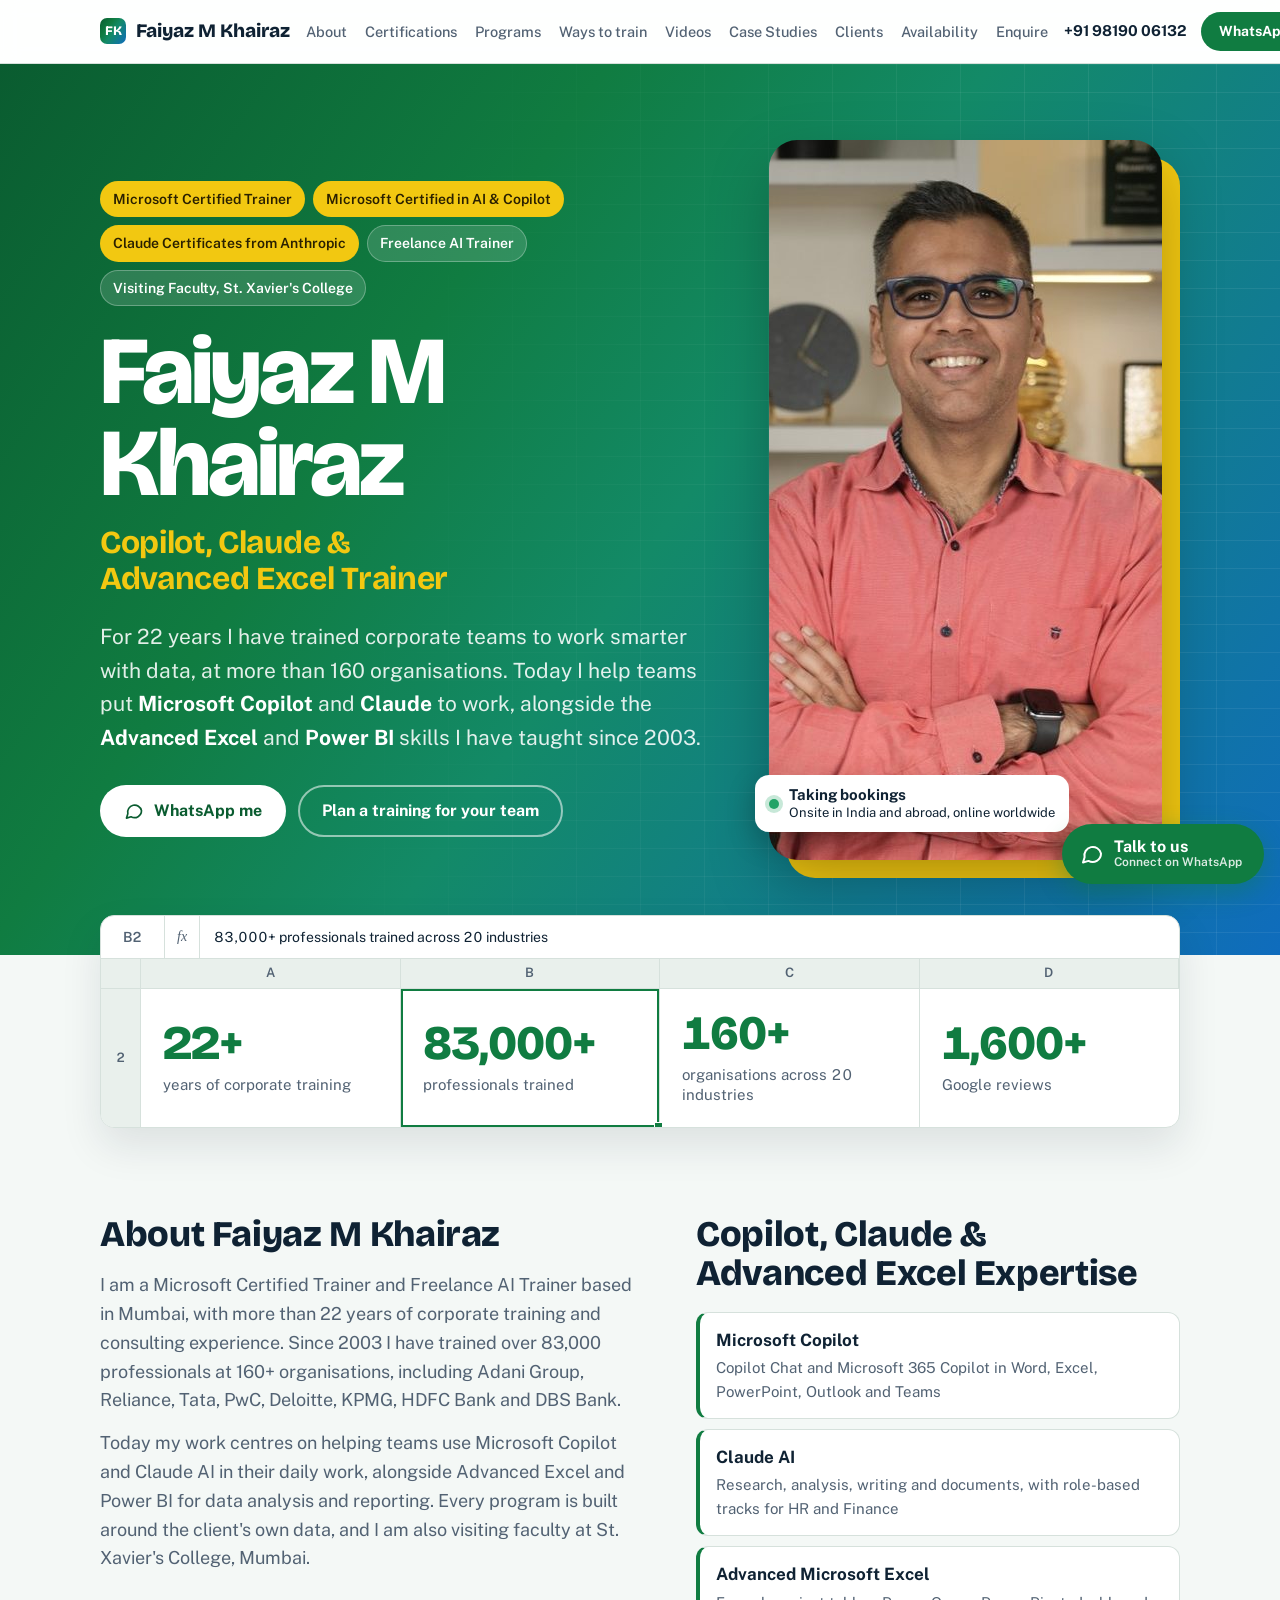
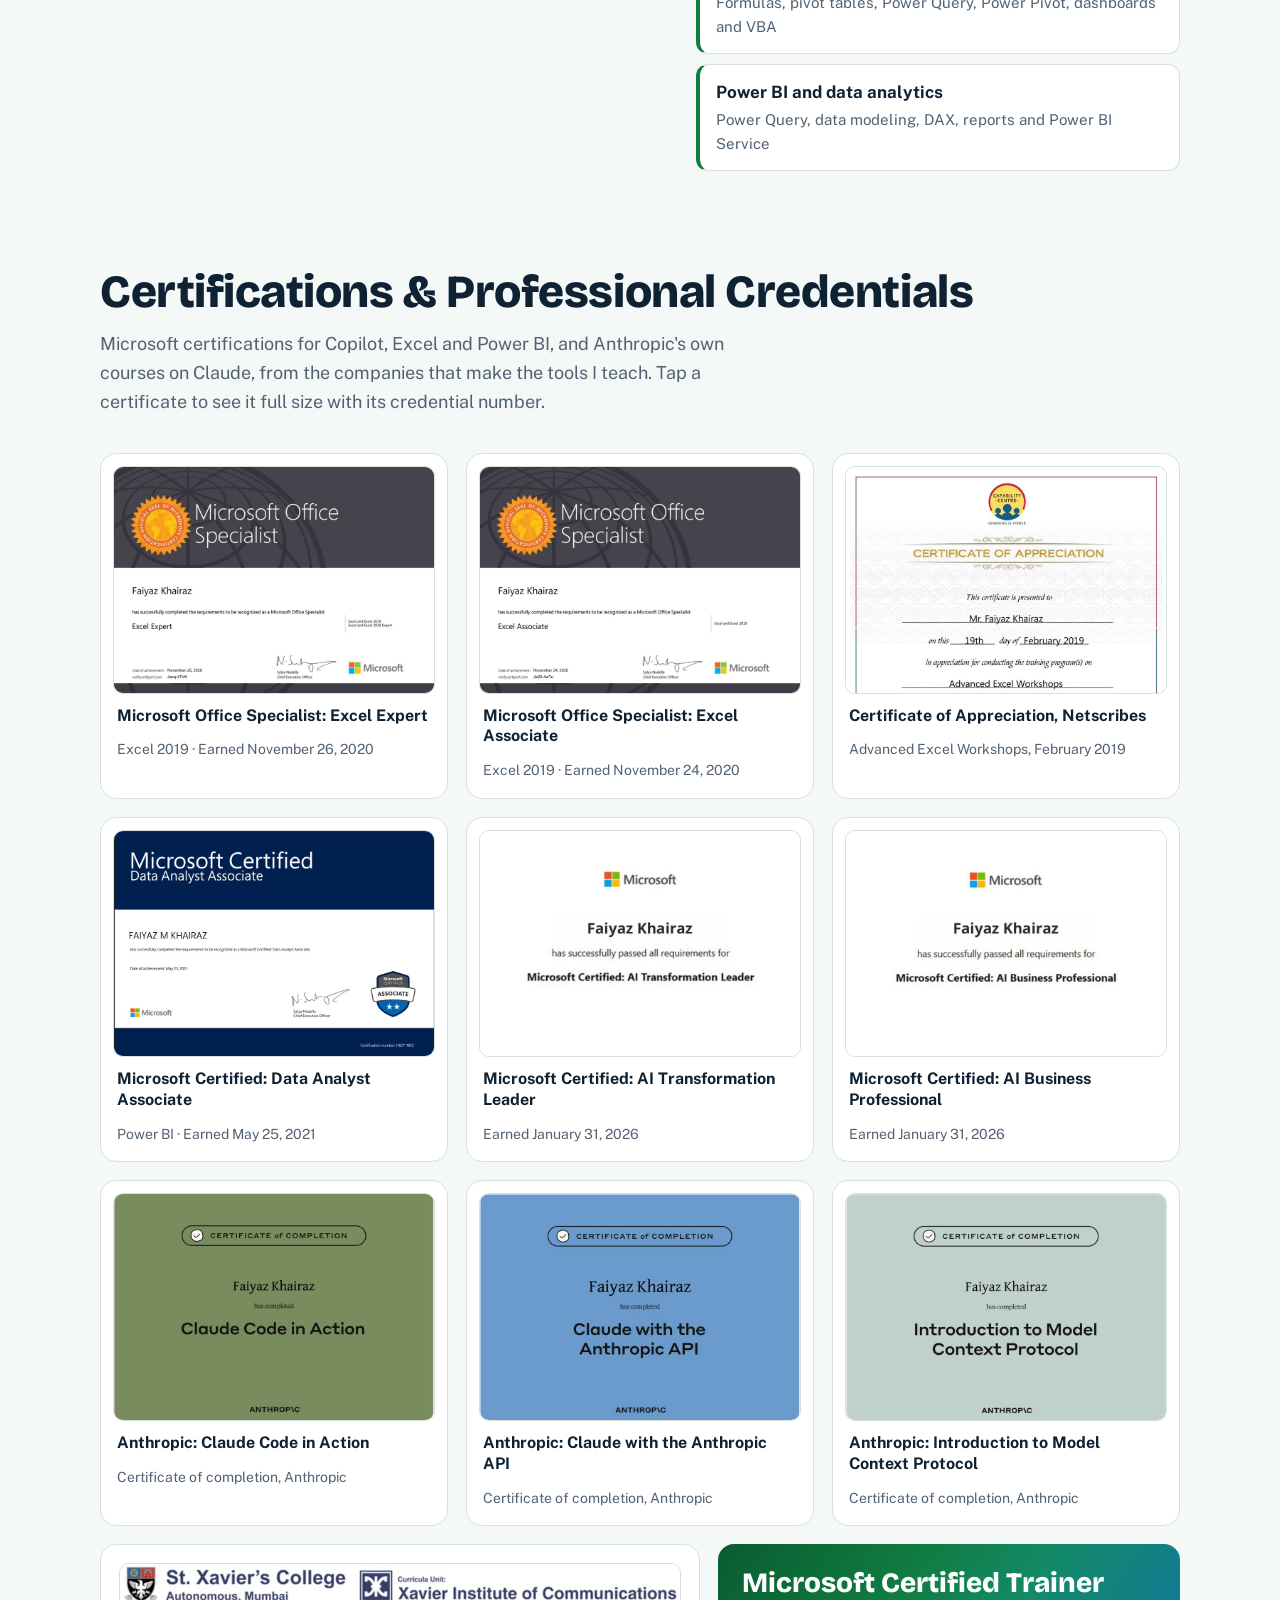
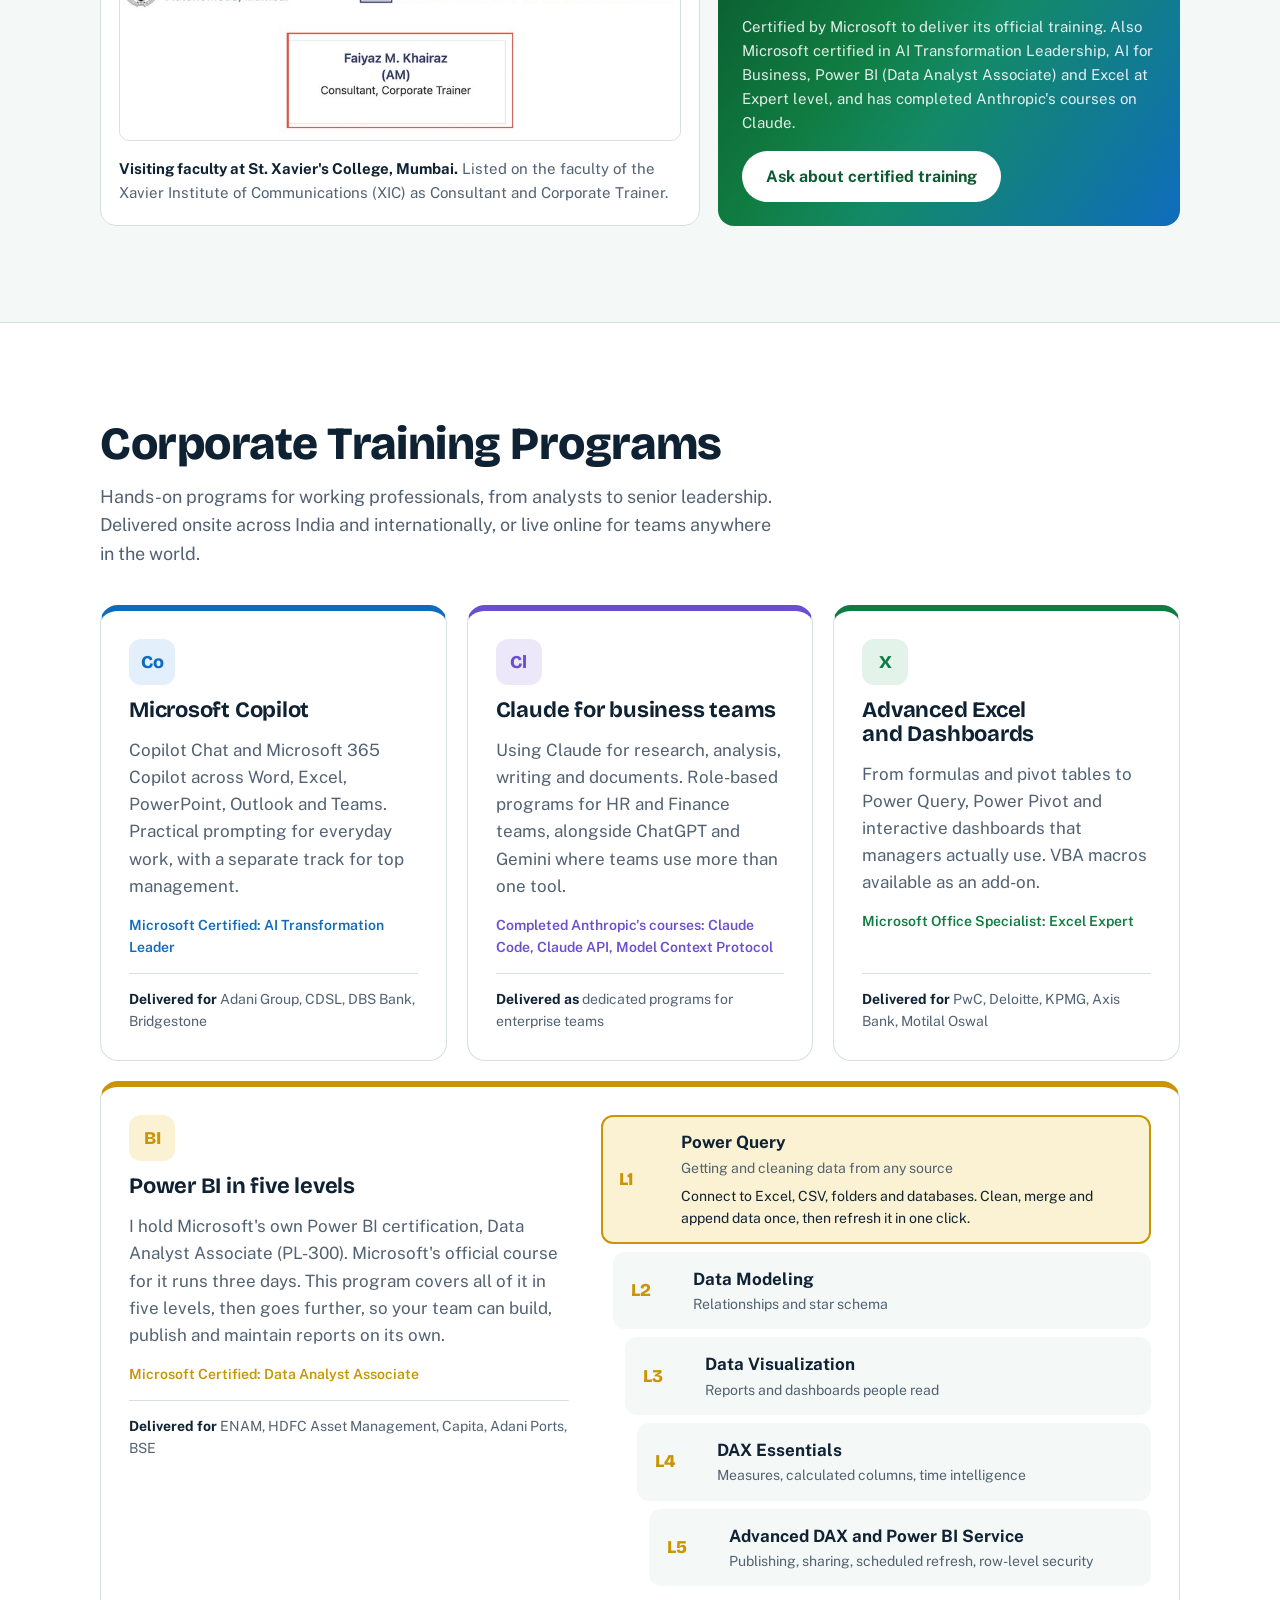
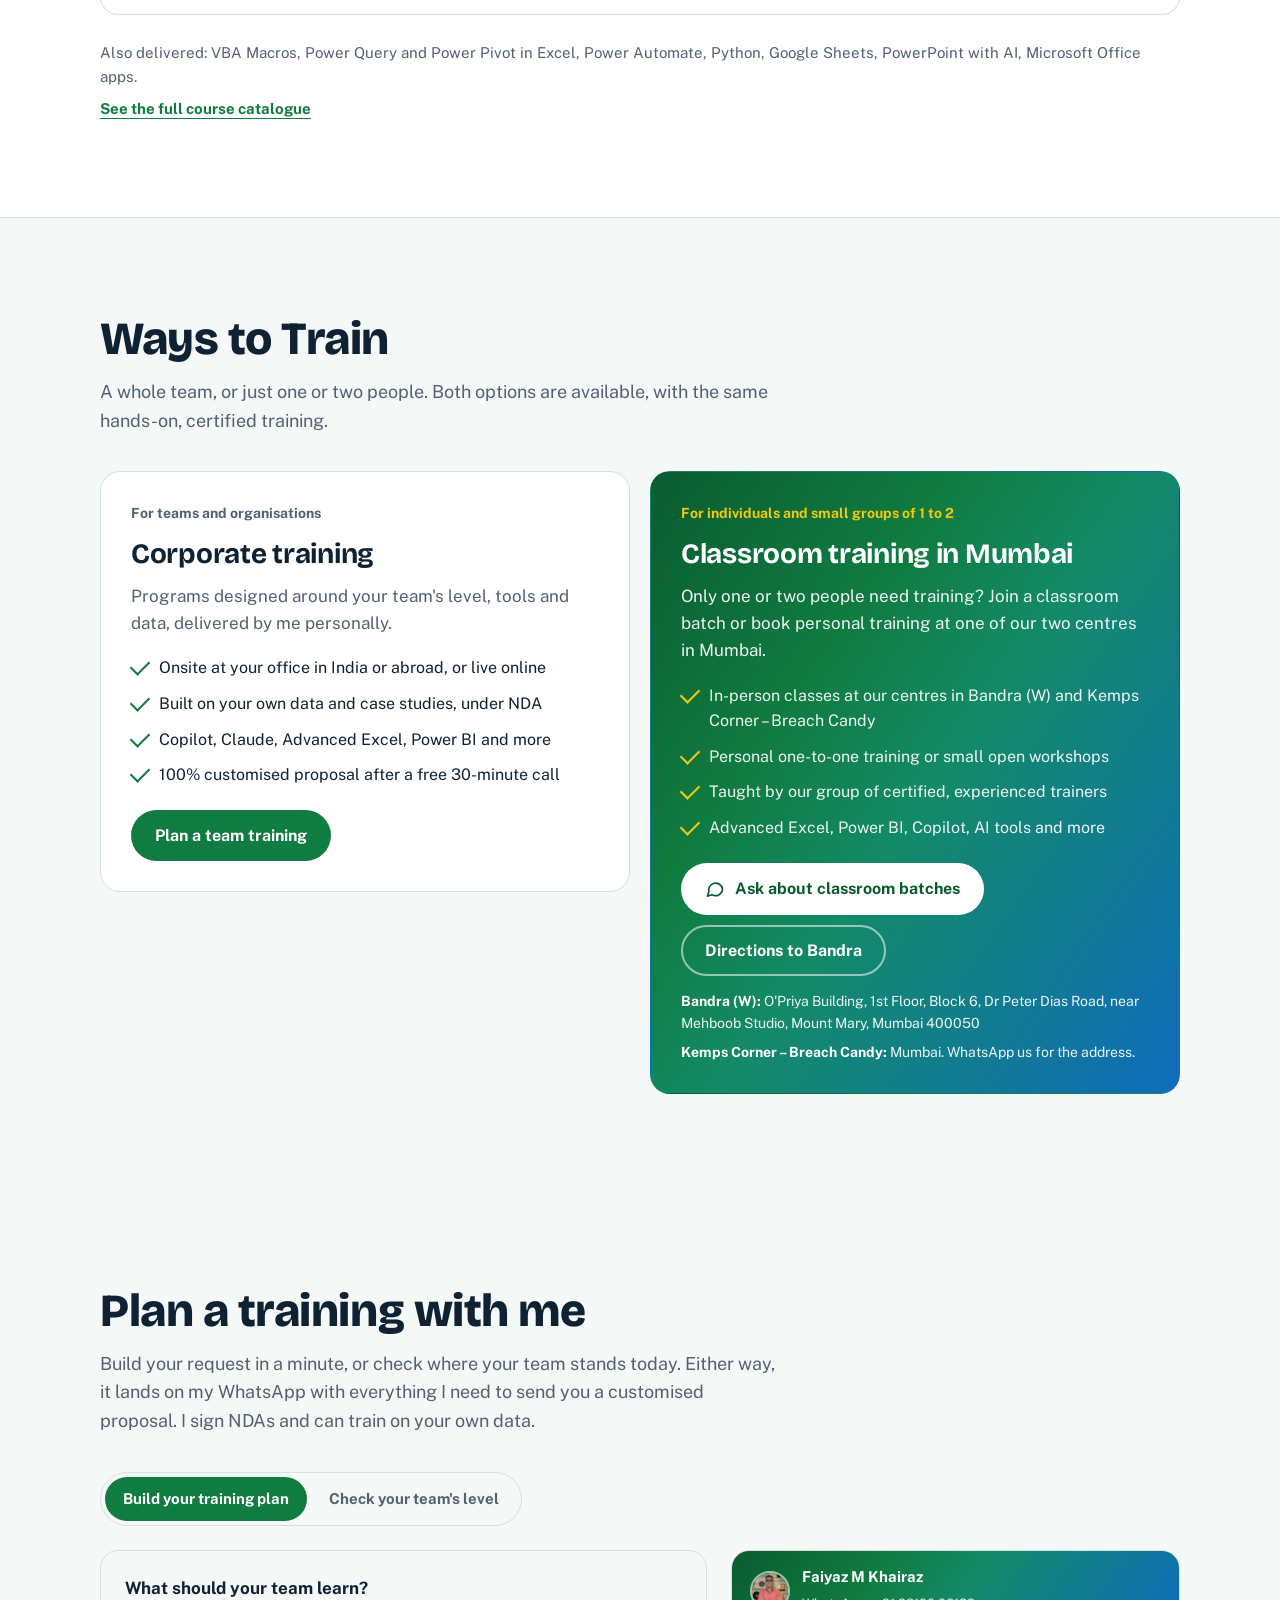
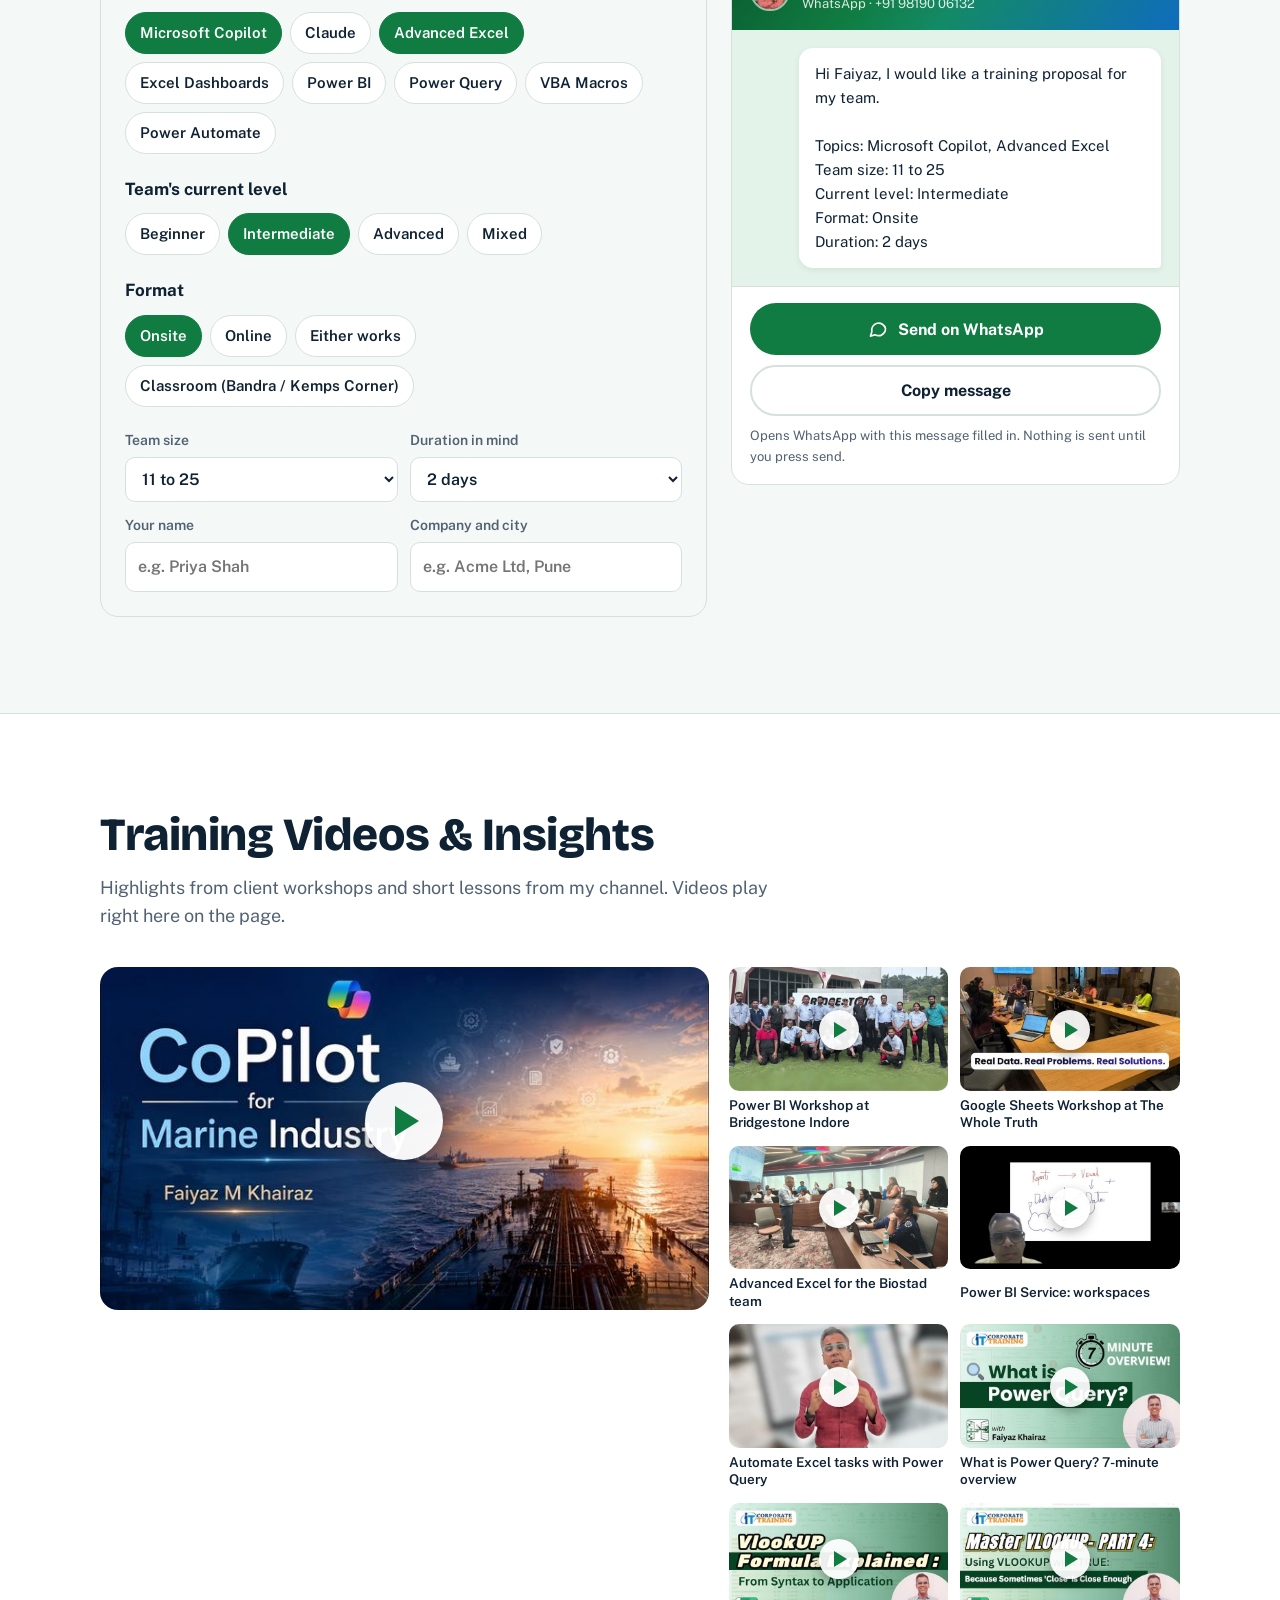
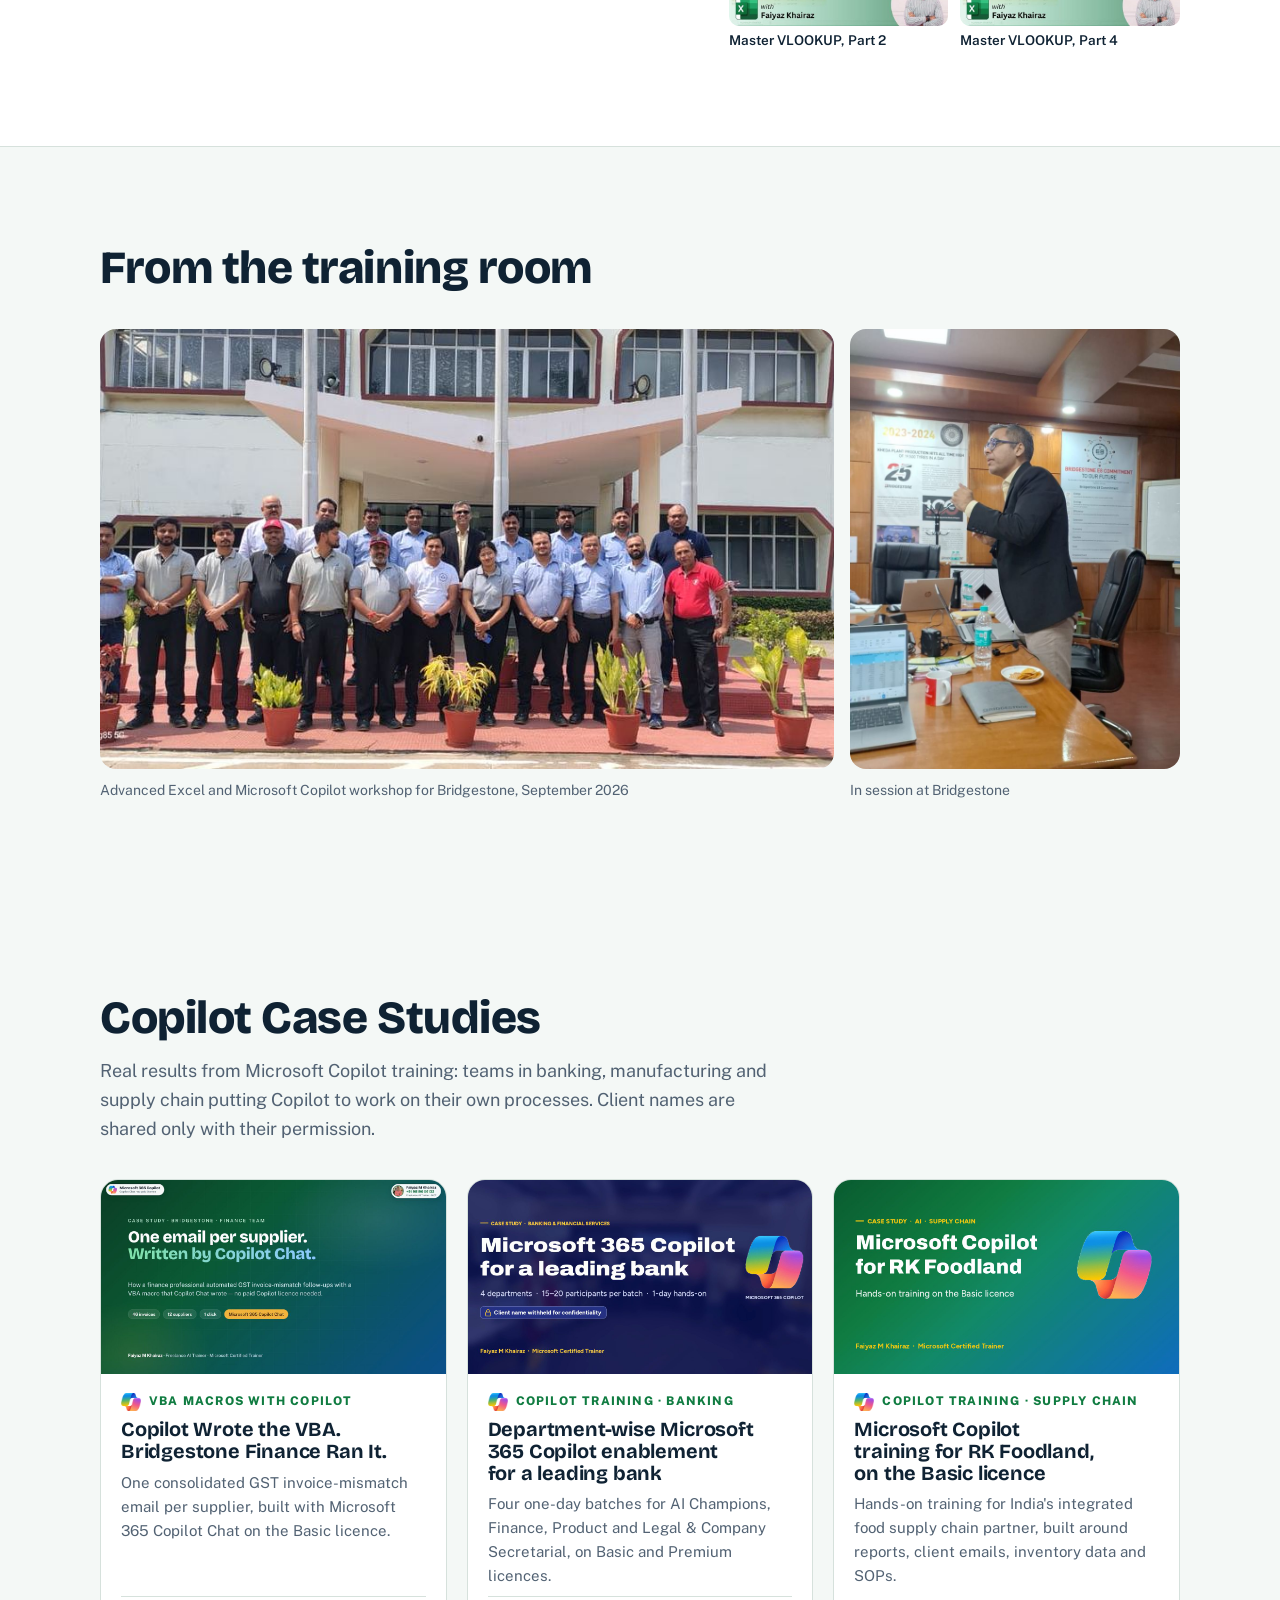
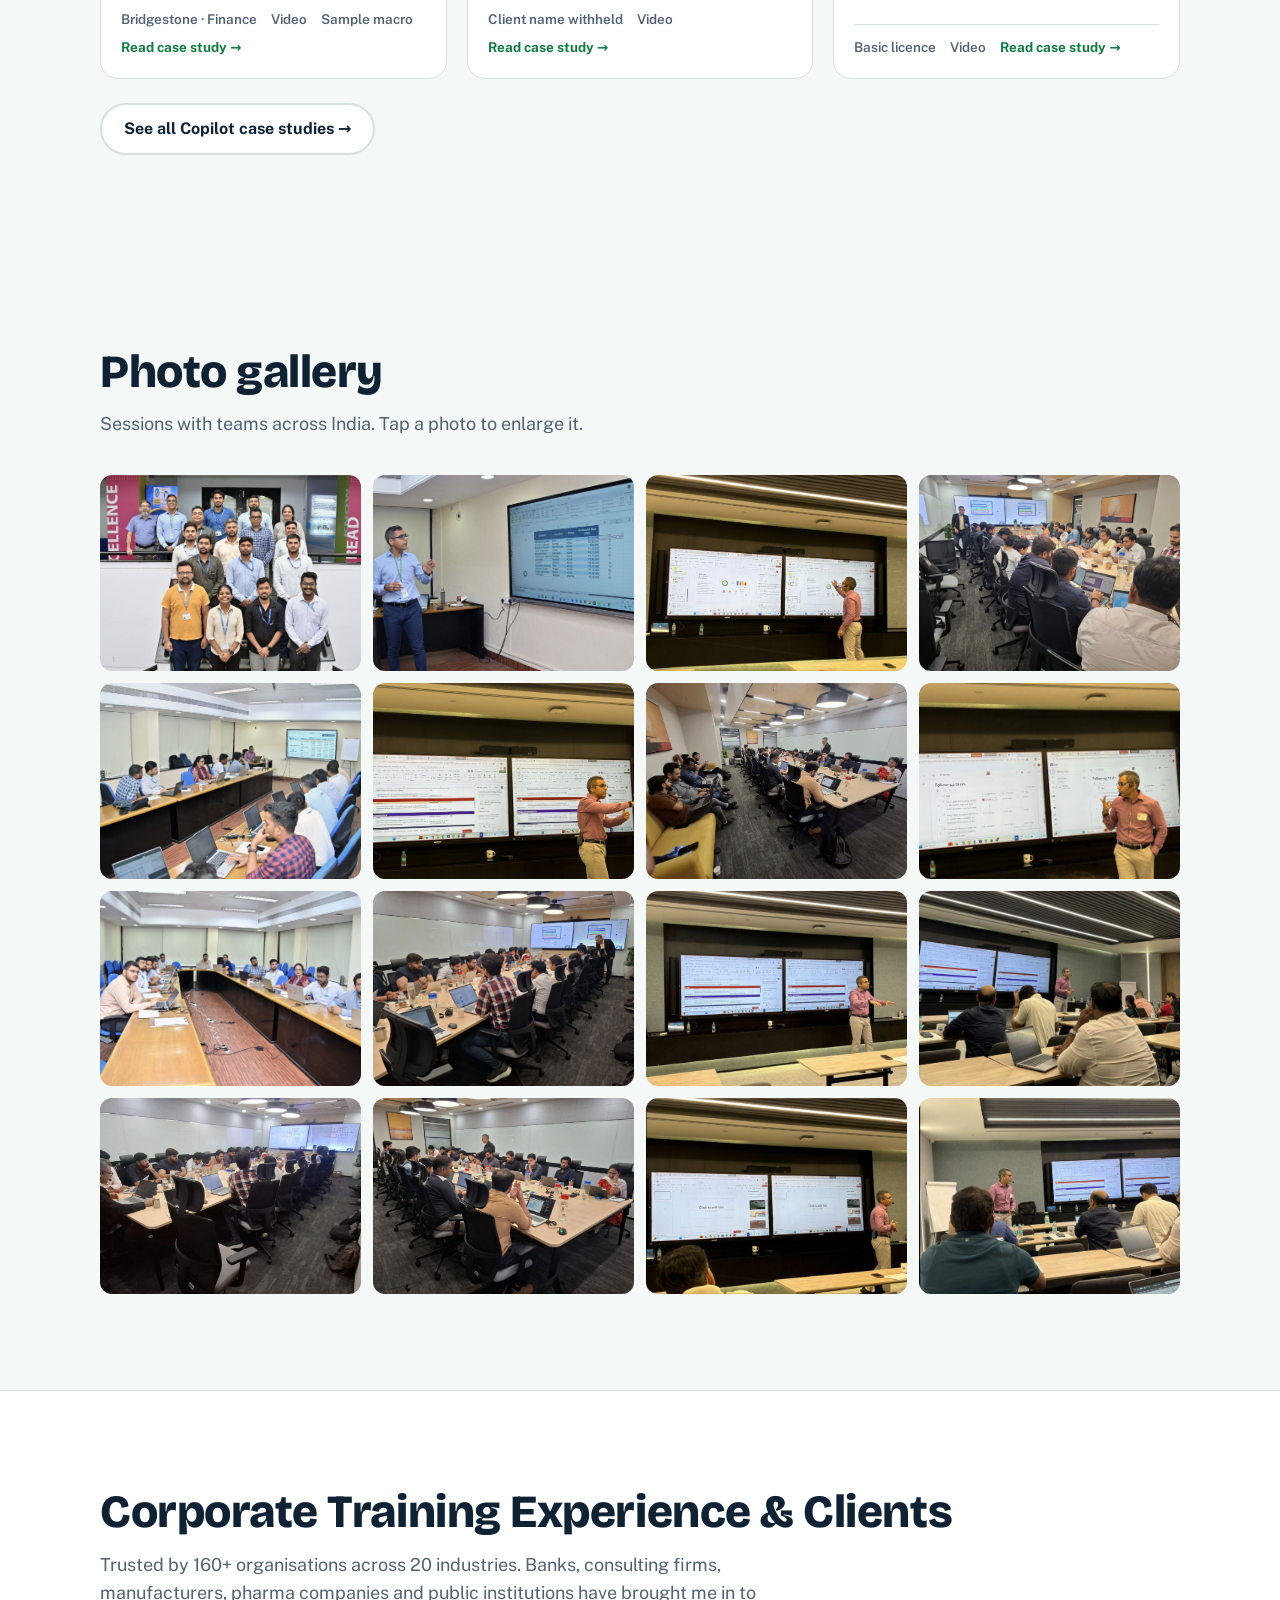
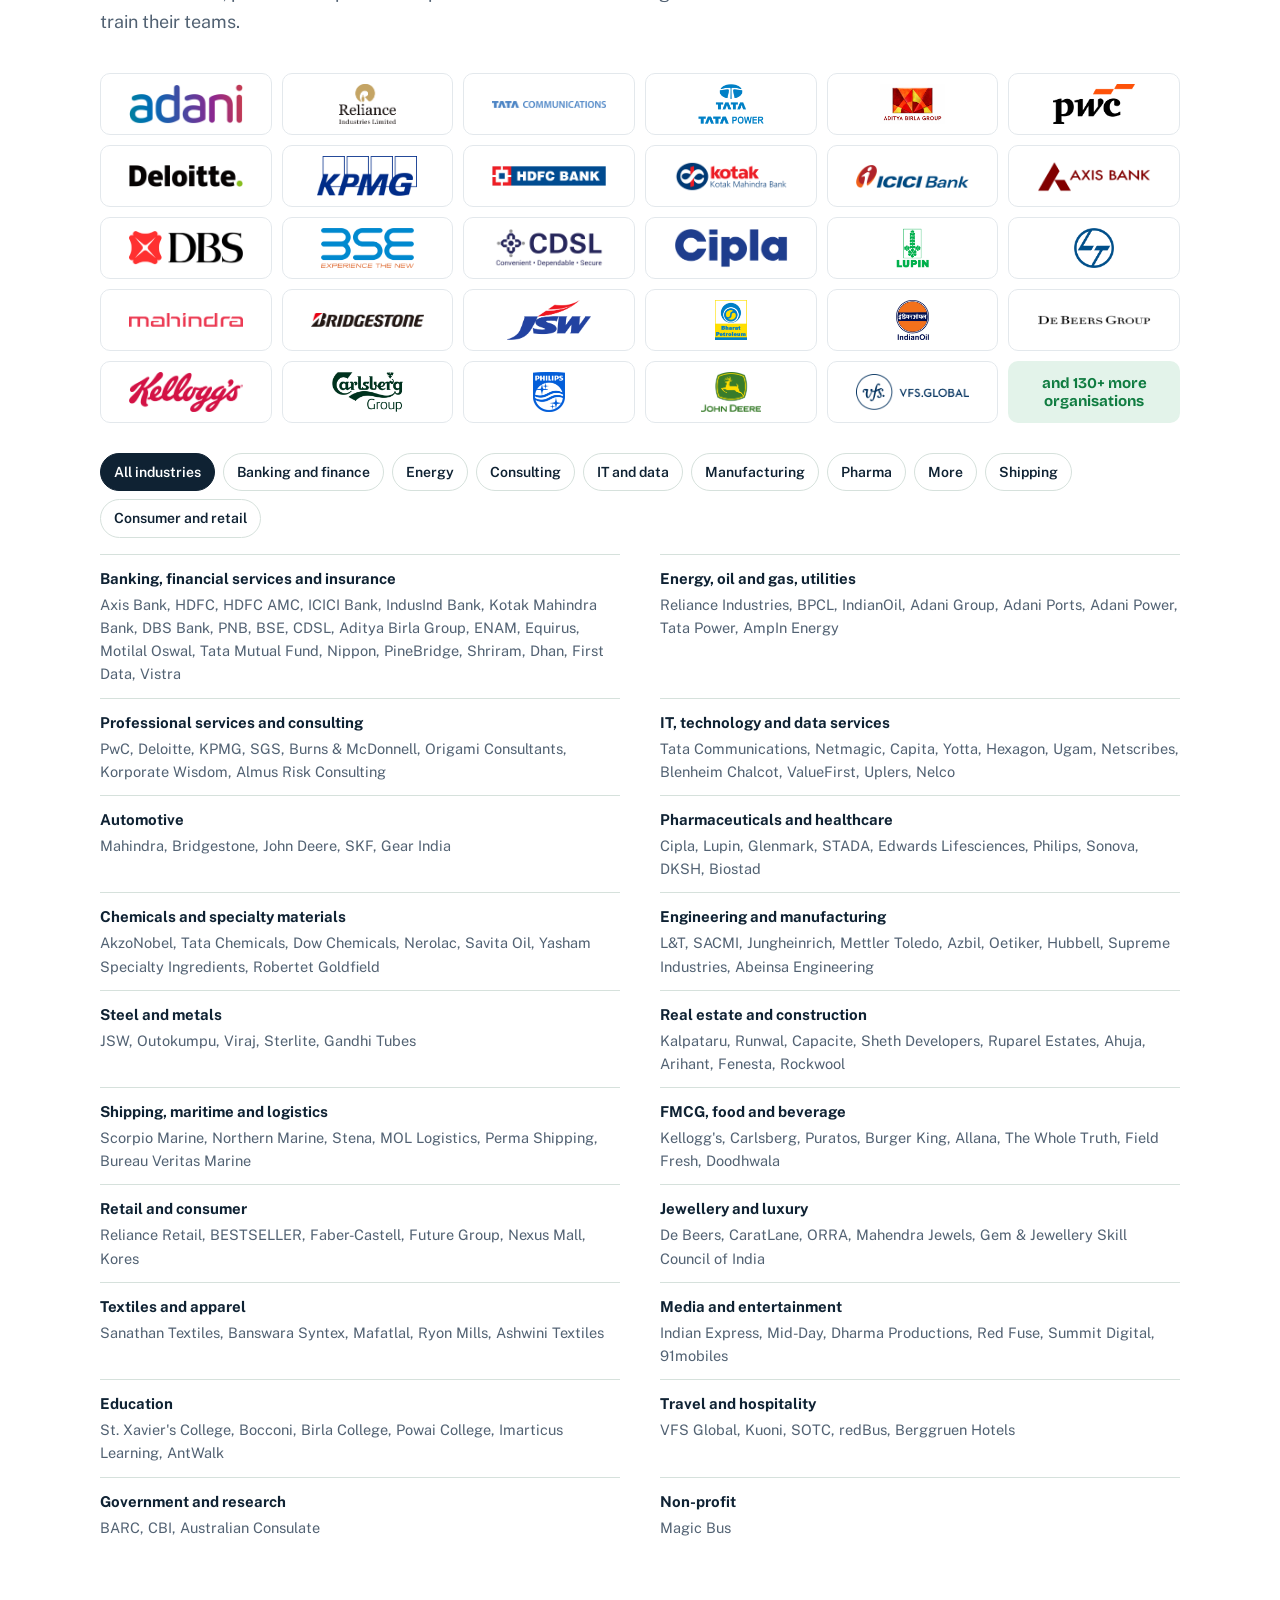
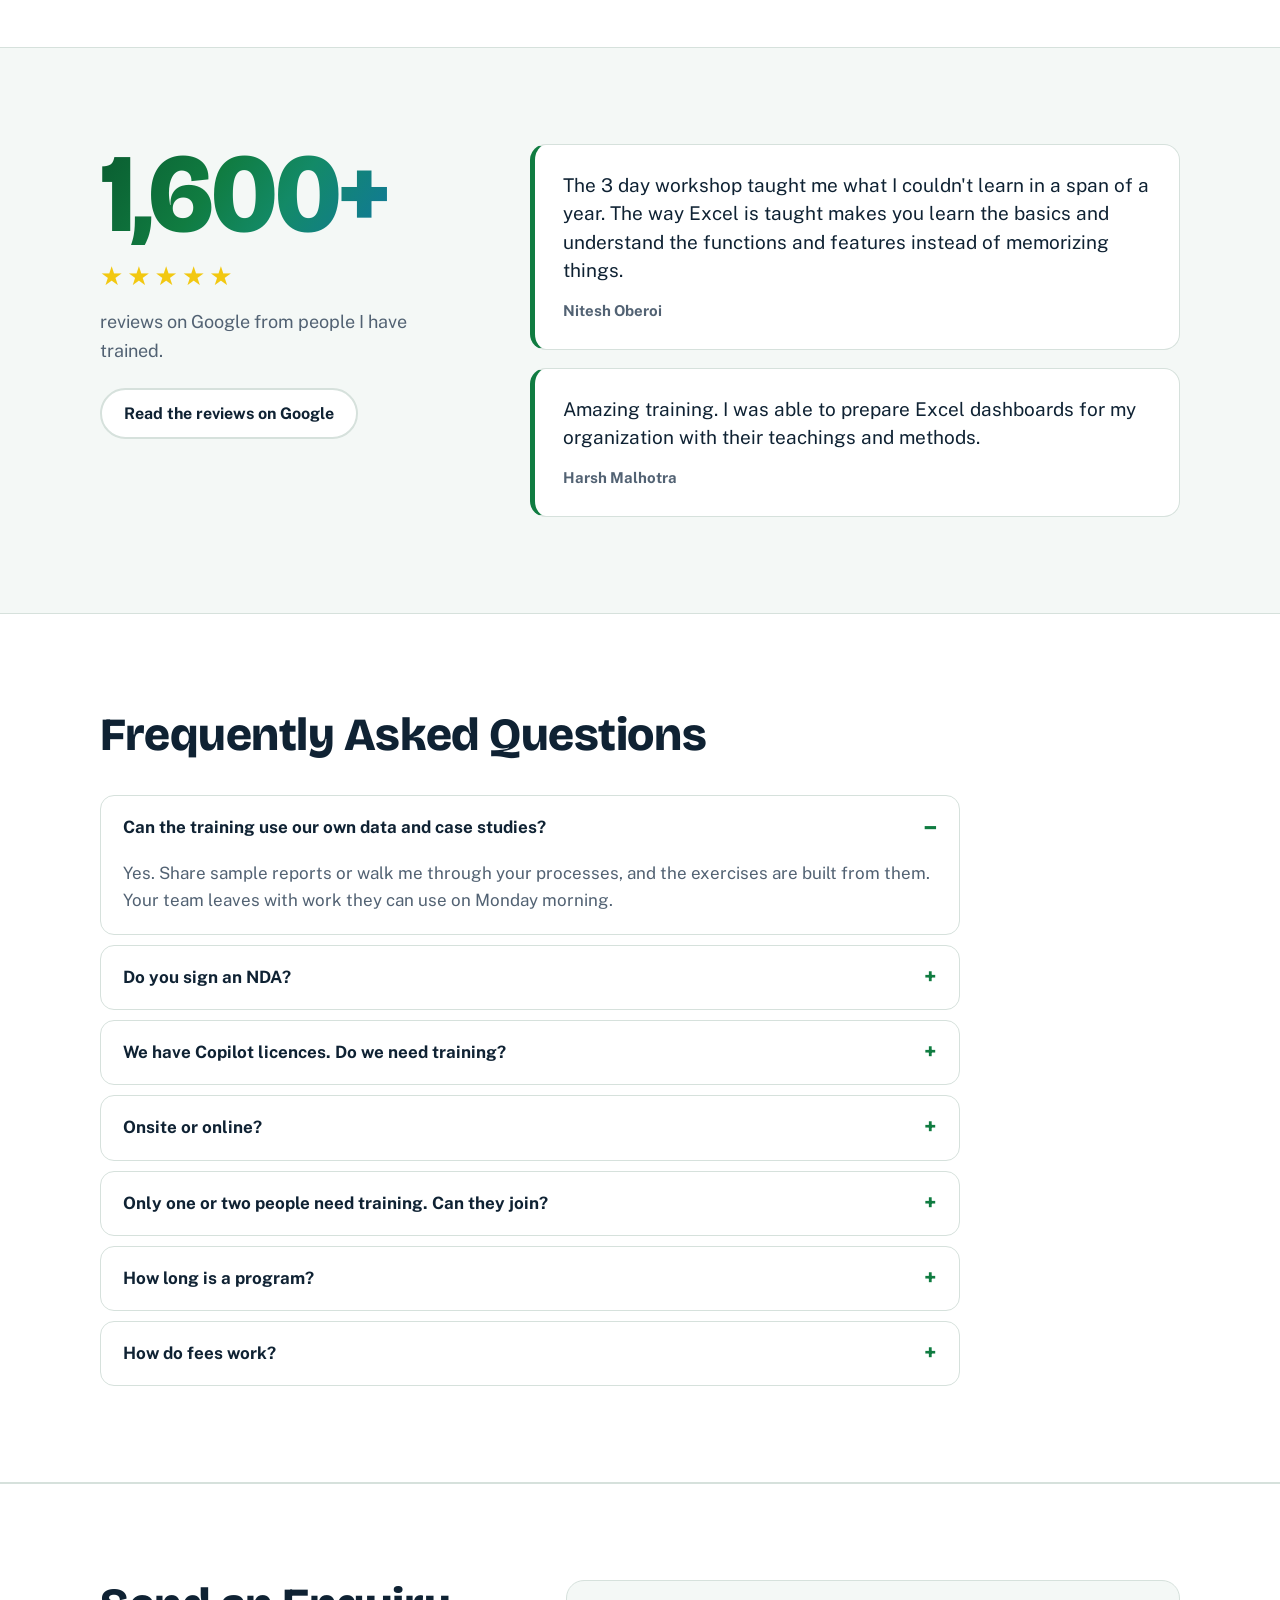
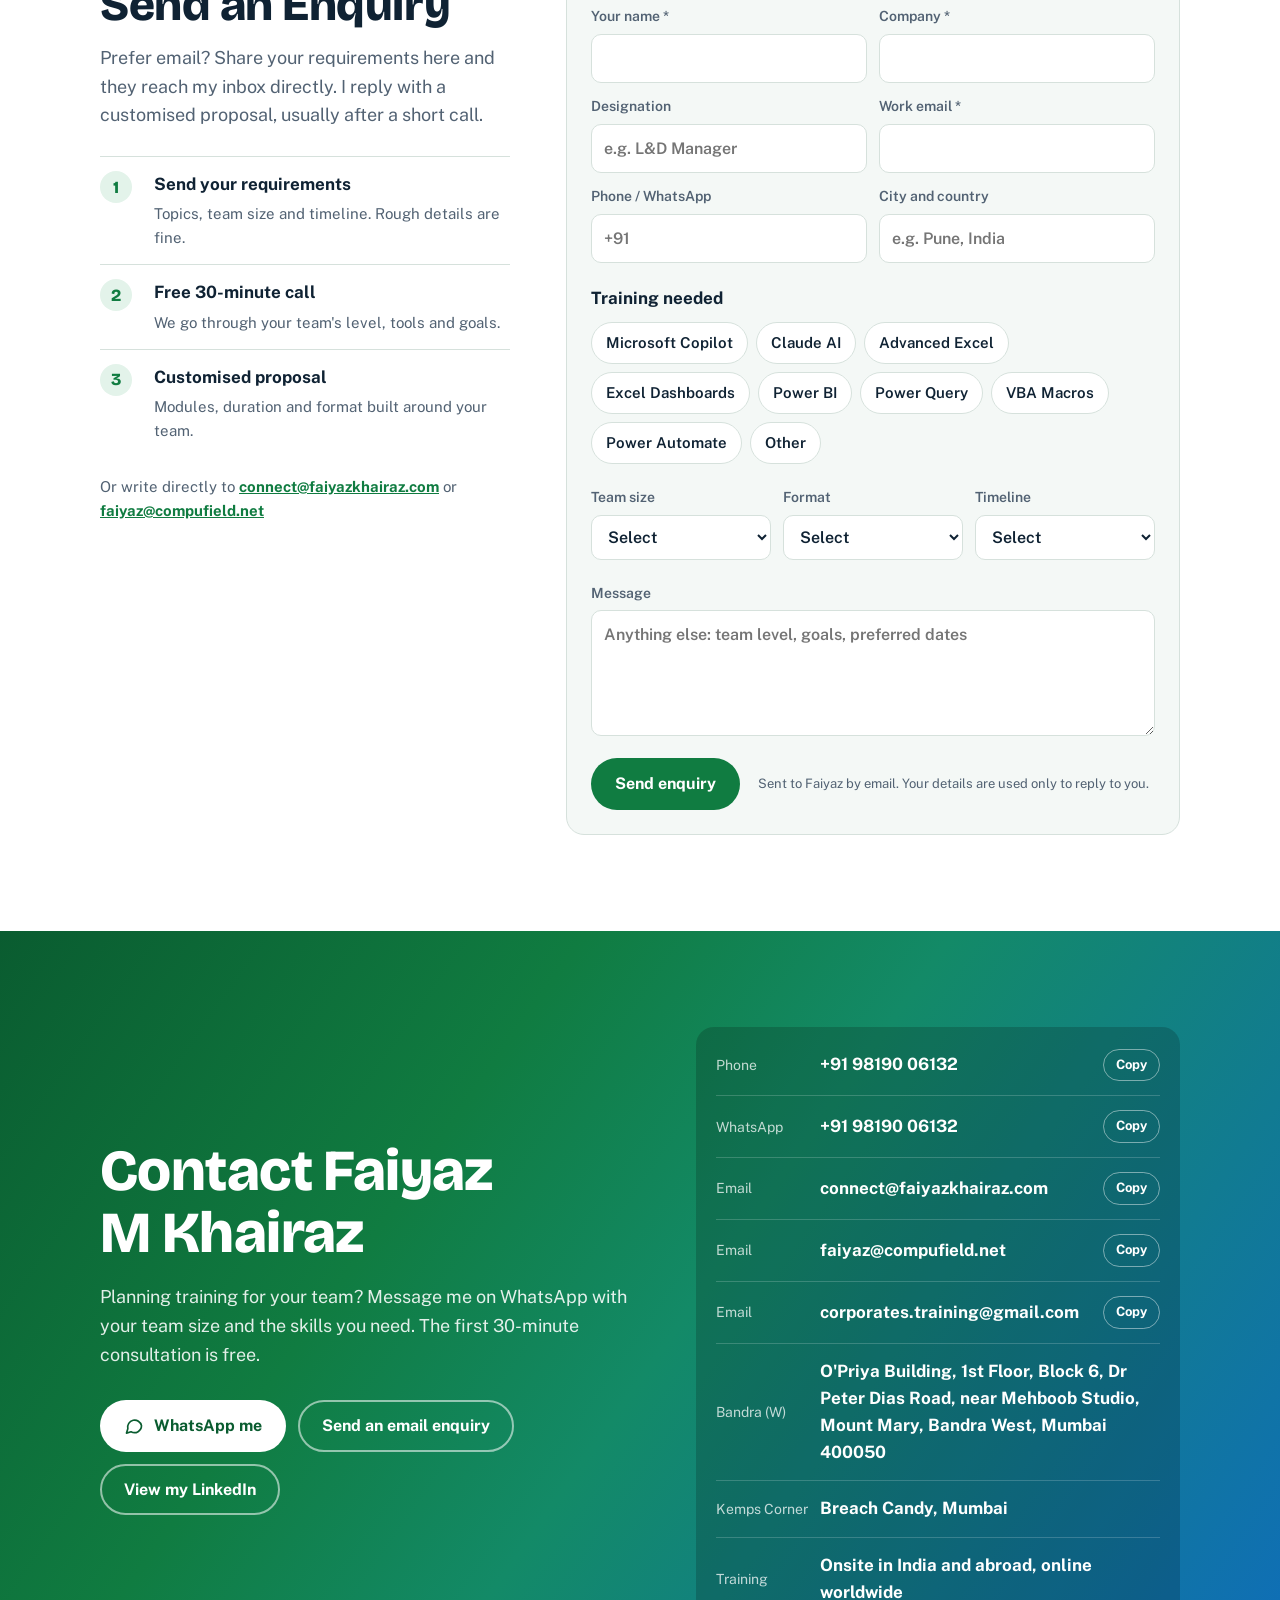
==== commit cca5ac5b: "Add Training Availability page with embedded Google Calendar" ====
--- a/index.html
+++ b/index.html
@@ -371,7 +371,6 @@
 .enq-form input:focus,.enq-form select:focus,.enq-form textarea:focus{outline:2px solid var(--green);outline-offset:1px;border-color:var(--green)}
 .enq-form .bad{border-color:#C0392B!important}
 .hp{position:absolute;left:-9999px;width:1px;height:1px;overflow:hidden}
-.qc-row{grid-template-columns:minmax(0,1fr);max-width:340px;margin-top:12px}
 .enq-actions{display:flex;flex-wrap:wrap;align-items:center;gap:12px 18px}
 .enq-status{padding:14px 16px;border-radius:12px;font-weight:600;font-size:15px}
 .enq-status.ok{background:var(--tint-green);color:var(--green)}
@@ -428,6 +427,7 @@
       <a href="#videos">Videos</a>
       <a href="#case-studies">Case Studies</a>
       <a href="#clients">Clients</a>
+      <a href="availability/">Availability</a>
       <a href="#enquiry">Enquire</a>
     </nav>
     <div class="top-cta"><a class="tel" href="tel:+919819006132">+91 98190 06132</a><a class="btn btn-green" href="https://wa.me/919819006132?text=Hi%20Faiyaz%2C%20I%20found%20your%20profile%20and%20would%20like%20to%20discuss%20a%20training%20program%20for%20my%20team." target="_blank" rel="noopener">WhatsApp me</a></div>
@@ -751,17 +751,8 @@
         <p class="lead">Real results from Microsoft Copilot training: teams in banking, manufacturing and supply chain putting Copilot to work on their own processes. Client names are shared only with their permission.</p>
       </div>
       <div class="cs-cards">
-        <a class="cs-card" href="case-studies/ai-shipping-anglo-eastern-copilot-claude.html">
-          <img decoding="async" src="assets/case-studies/ai-shipping-anglo-eastern-video.jpg" alt="" width="1280" height="720">
-          <div class="in">
-            <span class="kind"><img src="assets/img/copilot-logo.png" alt="" width="20" height="18"><img src="assets/img/claude-logo.png" alt="" width="20" height="20">Copilot + Claude · Shipping</span>
-            <h3>AI training in action: Copilot and Claude for Anglo-Eastern Ship Management India</h3>
-            <p>100% hands-on: real data, participants' own files, and dashboards created during the program.</p>
-            <div class="meta"><span>Anglo-Eastern</span><span>Video</span><span class="go">Read case study →</span></div>
-          </div>
-        </a>
         <a class="cs-card" href="case-studies/vba-macros-copilot-gst-supplier-emails/">
-          <img loading="lazy" decoding="async" src="case-studies/vba-macros-copilot-gst-supplier-emails/poster.jpg" alt="" width="1280" height="720">
+          <img decoding="async" src="case-studies/vba-macros-copilot-gst-supplier-emails/poster.jpg" alt="" width="1280" height="720">
           <div class="in">
             <span class="kind"><img src="assets/img/copilot-logo.png" alt="" width="20" height="18">VBA Macros with Copilot</span>
             <h3>Copilot Wrote the VBA. Bridgestone Finance Ran It.</h3>
@@ -776,6 +767,15 @@
             <h3>Department-wise Microsoft 365 Copilot enablement for a leading bank</h3>
             <p>Four one-day batches for AI Champions, Finance, Product and Legal &amp; Company Secretarial, on Basic and Premium licences.</p>
             <div class="meta"><span>Client name withheld</span><span>Video</span><span class="go">Read case study →</span></div>
+          </div>
+        </a>
+        <a class="cs-card" href="case-studies/ai-supply-chain-rk-foodland-copilot.html">
+          <img loading="lazy" decoding="async" src="assets/case-studies/ai-supply-chain-rk-foodland-video.jpg" alt="" width="1280" height="720">
+          <div class="in">
+            <span class="kind"><img src="assets/img/copilot-logo.png" alt="" width="20" height="18">Copilot Training · Supply Chain</span>
+            <h3>Microsoft Copilot training for RK Foodland, on the Basic licence</h3>
+            <p>Hands-on training for India's integrated food supply chain partner, built around reports, client emails, inventory data and SOPs.</p>
+            <div class="meta"><span>Basic licence</span><span>Video</span><span class="go">Read case study →</span></div>
           </div>
         </a>
       </div>
@@ -951,8 +951,6 @@
           <label for="eq-time">Timeline<select id="eq-time" name="timeline"><option value="">Select</option><option>This month</option><option>Next 1 to 3 months</option><option>Later this year</option><option>Just exploring</option></select></label>
         </div>
         <label class="msg" for="eq-msg">Message<textarea id="eq-msg" name="message" rows="4" placeholder="Anything else: team level, goals, preferred dates"></textarea></label>
-        <div class="fields qc-row"><label for="eq-qc"><span>Quick check: <b id="eq-qc-q" style="color:var(--ink)">loading…</b> *</span><input id="eq-qc" name="quickcheck" type="text" inputmode="numeric" pattern="[0-9]*" maxlength="2" autocomplete="off" required placeholder="Your answer"></label></div>
-        <input type="hidden" name="quickcheck_token" id="eq-qc-token" value="">
         <div class="hp" aria-hidden="true"><label for="eq-web">Website<input id="eq-web" name="website" type="text" tabindex="-1" autocomplete="off"></label></div>
         <input type="hidden" name="started" id="eq-started" value="">
         <div class="enq-actions">
@@ -1110,23 +1108,15 @@
   var ef=document.getElementById('enqform'),es=document.getElementById('eq-status'),eb=document.getElementById('eq-send');
   document.getElementById('eq-started').value=String(Date.now());
   function showS(ok,msg){es.hidden=false;es.className='enq-status '+(ok?'ok':'err');es.textContent=msg;}
-  // Quick check question, created by send-enquiry.php on the website's own server
-  var qcQ=document.getElementById('eq-qc-q'),qcI=document.getElementById('eq-qc'),qcT=document.getElementById('eq-qc-token');
-  function loadQC(){qcI.value='';fetch(ef.getAttribute('action')+'?quickcheck=1',{headers:{'Accept':'application/json'},cache:'no-store'})
-    .then(function(r){return r.json();}).then(function(d){qcQ.textContent=d.question;qcT.value=d.token;})
-    .catch(function(){qcQ.textContent='please reload the page';});}
-  loadQC();
   ef.addEventListener('submit',function(e){
     e.preventDefault();
     var req=['eq-name','eq-company','eq-email'],miss=[];
     req.forEach(function(id){var el=document.getElementById(id);var bad=!el.value.trim()||(el.type==='email'&&!/^[^@\s]+@[^@\s]+\.[^@\s]+$/.test(el.value.trim()));el.classList.toggle('bad',bad);if(bad)miss.push(el);});
     if(miss.length){showS(false,'Please fill in your name, company and a valid work email.');miss[0].focus();return;}
-    var qcBad=!/^\d{1,2}$/.test(qcI.value.trim());qcI.classList.toggle('bad',qcBad);
-    if(qcBad){showS(false,'Please answer the quick check question.');qcI.focus();return;}
     eb.disabled=true;eb.textContent='Sending...';
     fetch(ef.getAttribute('action'),{method:'POST',body:new FormData(ef),headers:{'Accept':'application/json'}})
       .then(function(r){return r.json().catch(function(){throw new Error('bad');});})
-      .then(function(d){showS(!!d.ok,d.message||'Thank you. Your enquiry has been sent.');loadQC();if(d.ok){ef.reset();document.getElementById('eq-started').value=String(Date.now());eb.textContent='Sent';setTimeout(function(){eb.textContent='Send enquiry';eb.disabled=false},4000);}else{eb.disabled=false;eb.textContent='Send enquiry';}})
+      .then(function(d){showS(!!d.ok,d.message||'Thank you. Your enquiry has been sent.');if(d.ok){ef.reset();document.getElementById('eq-started').value=String(Date.now());eb.textContent='Sent';setTimeout(function(){eb.textContent='Send enquiry';eb.disabled=false},4000);}else{eb.disabled=false;eb.textContent='Send enquiry';}})
       .catch(function(){showS(false,'The form could not be sent from here. Please email connect@faiyazkhairaz.com or WhatsApp +91 98190 06132.');eb.disabled=false;eb.textContent='Send enquiry';});
   });
 
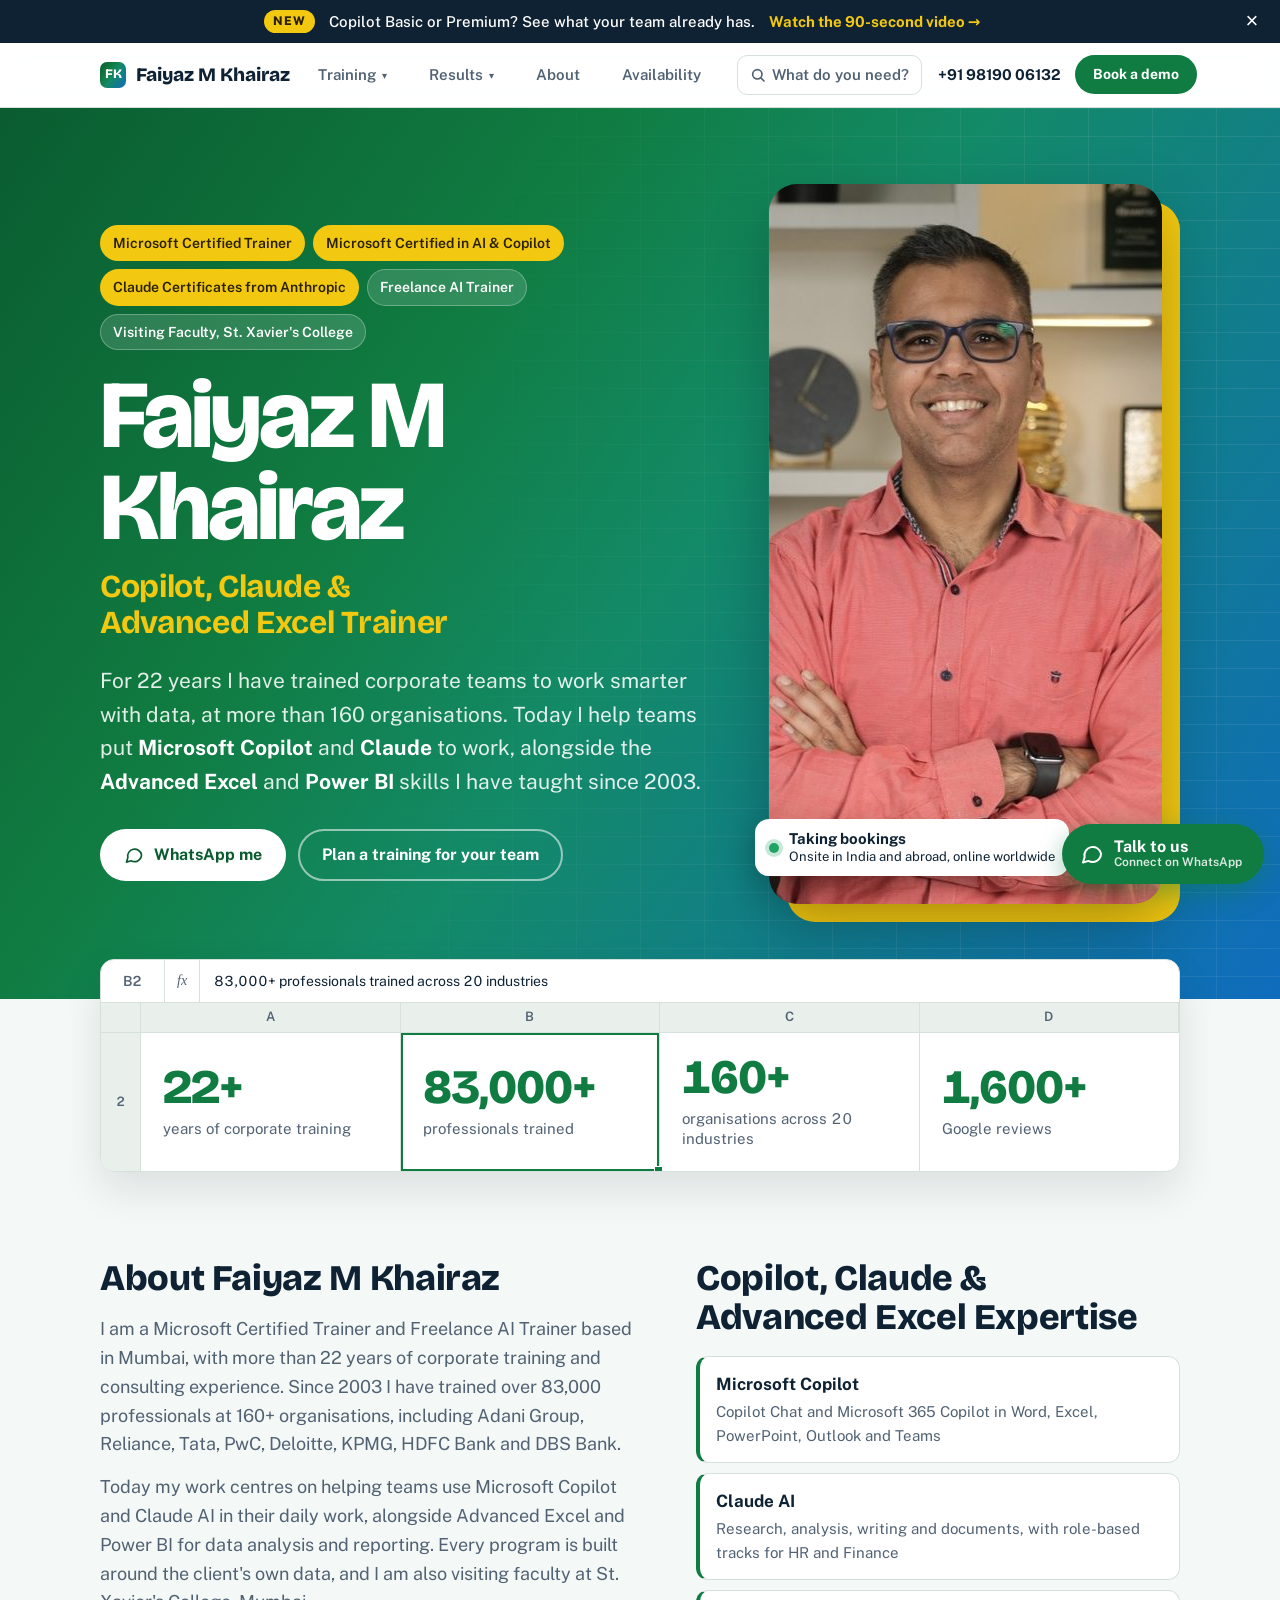
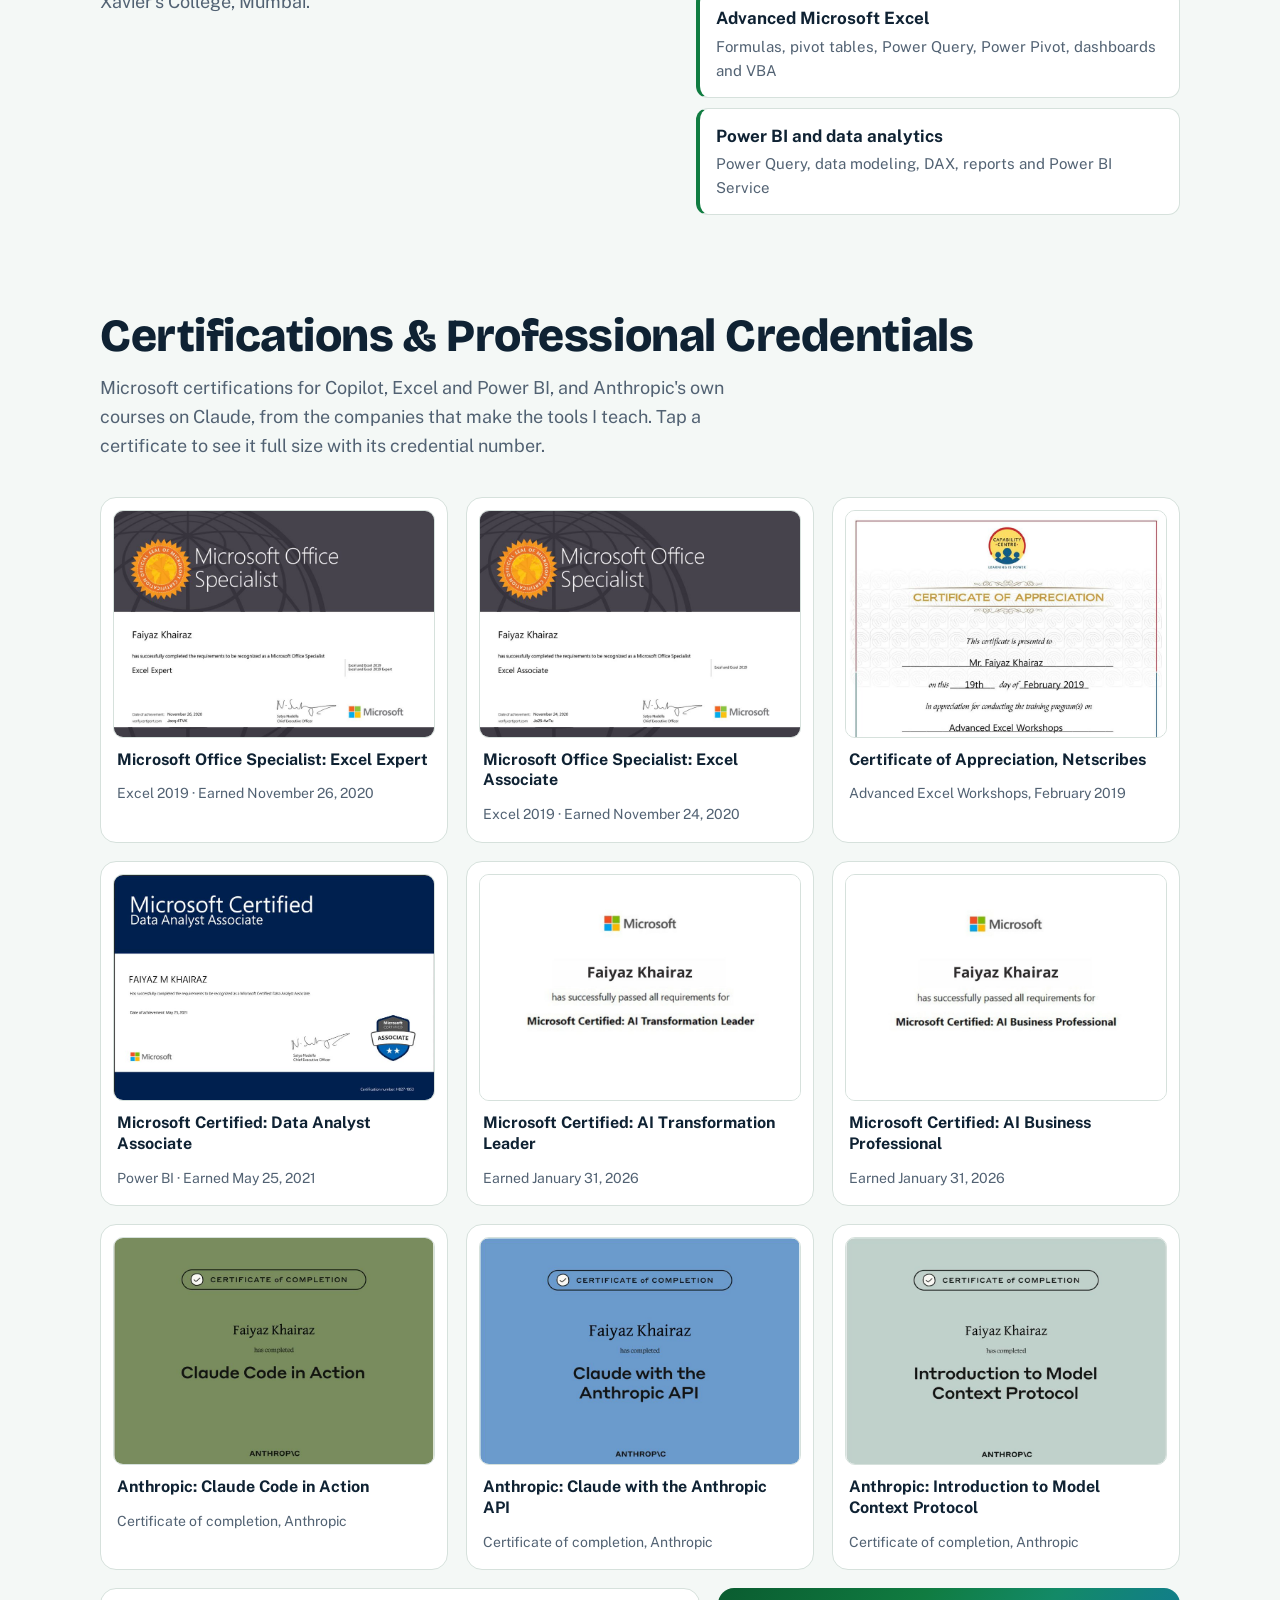
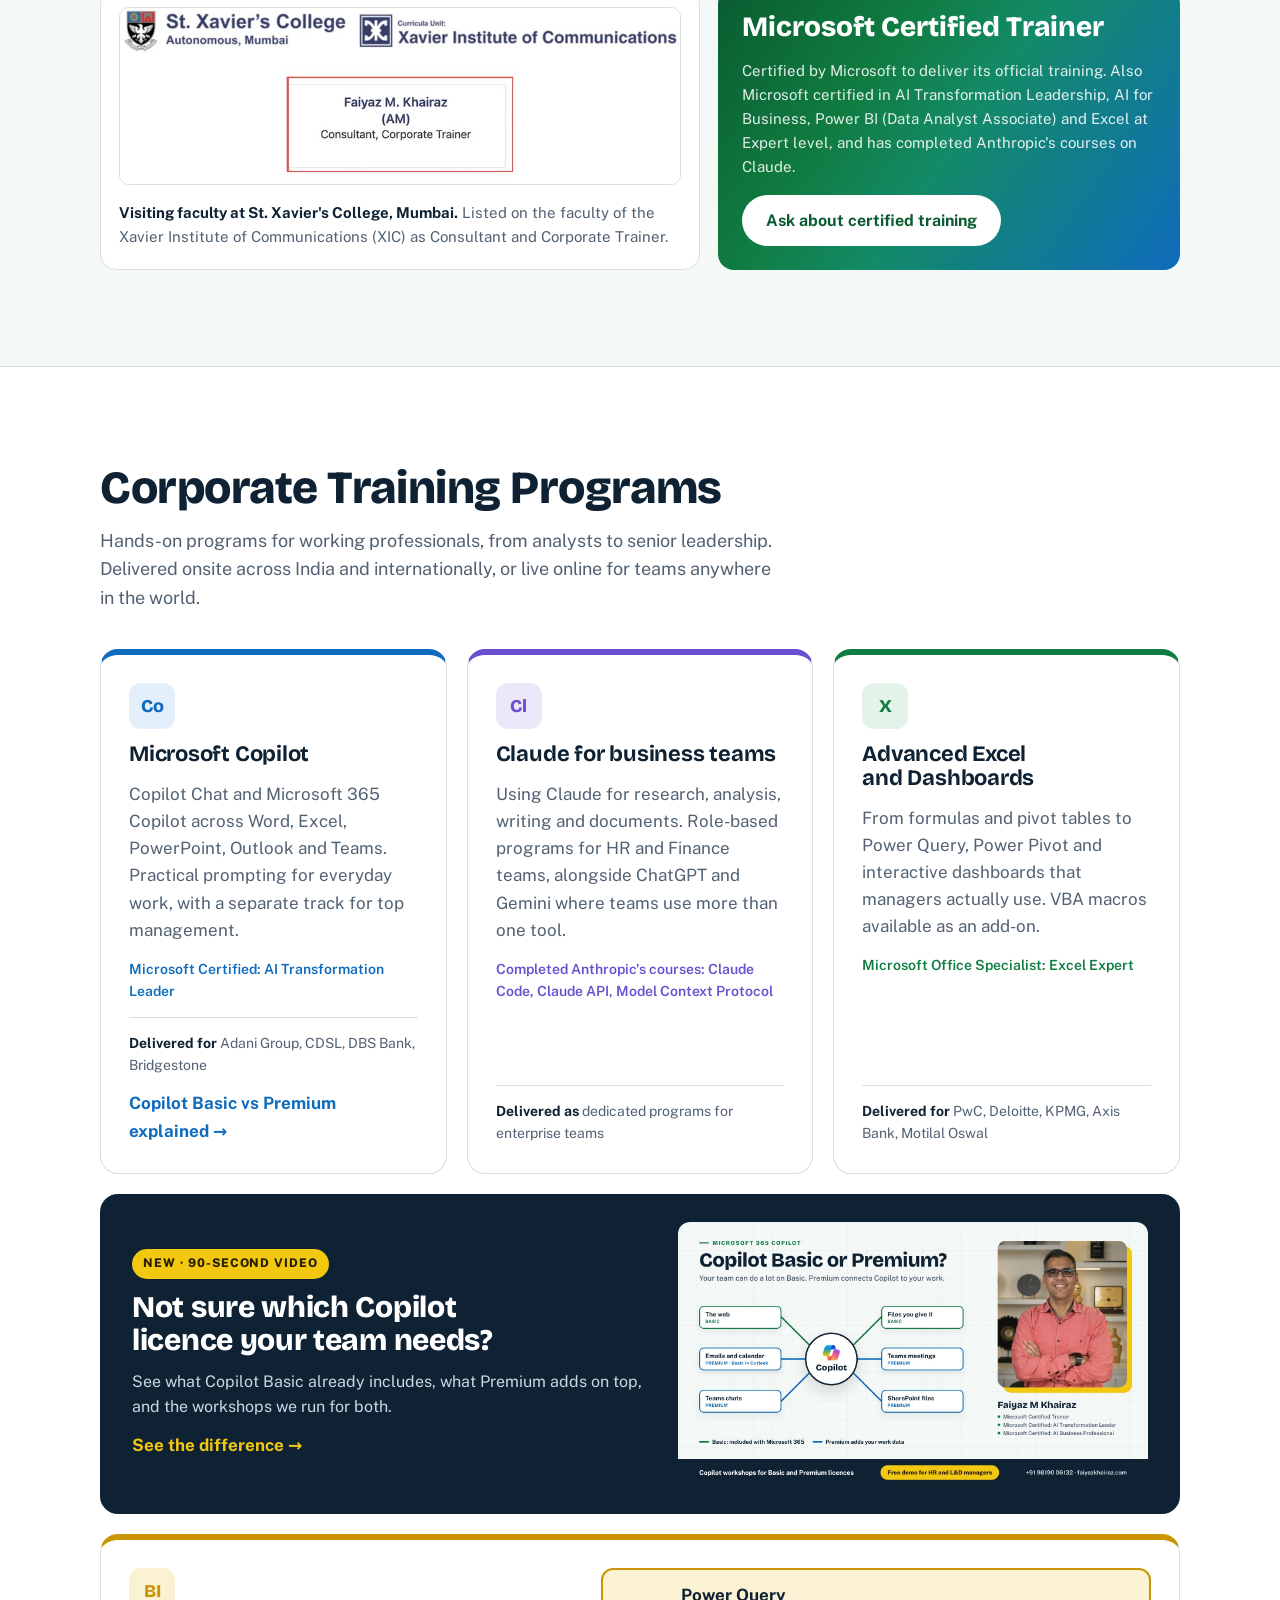
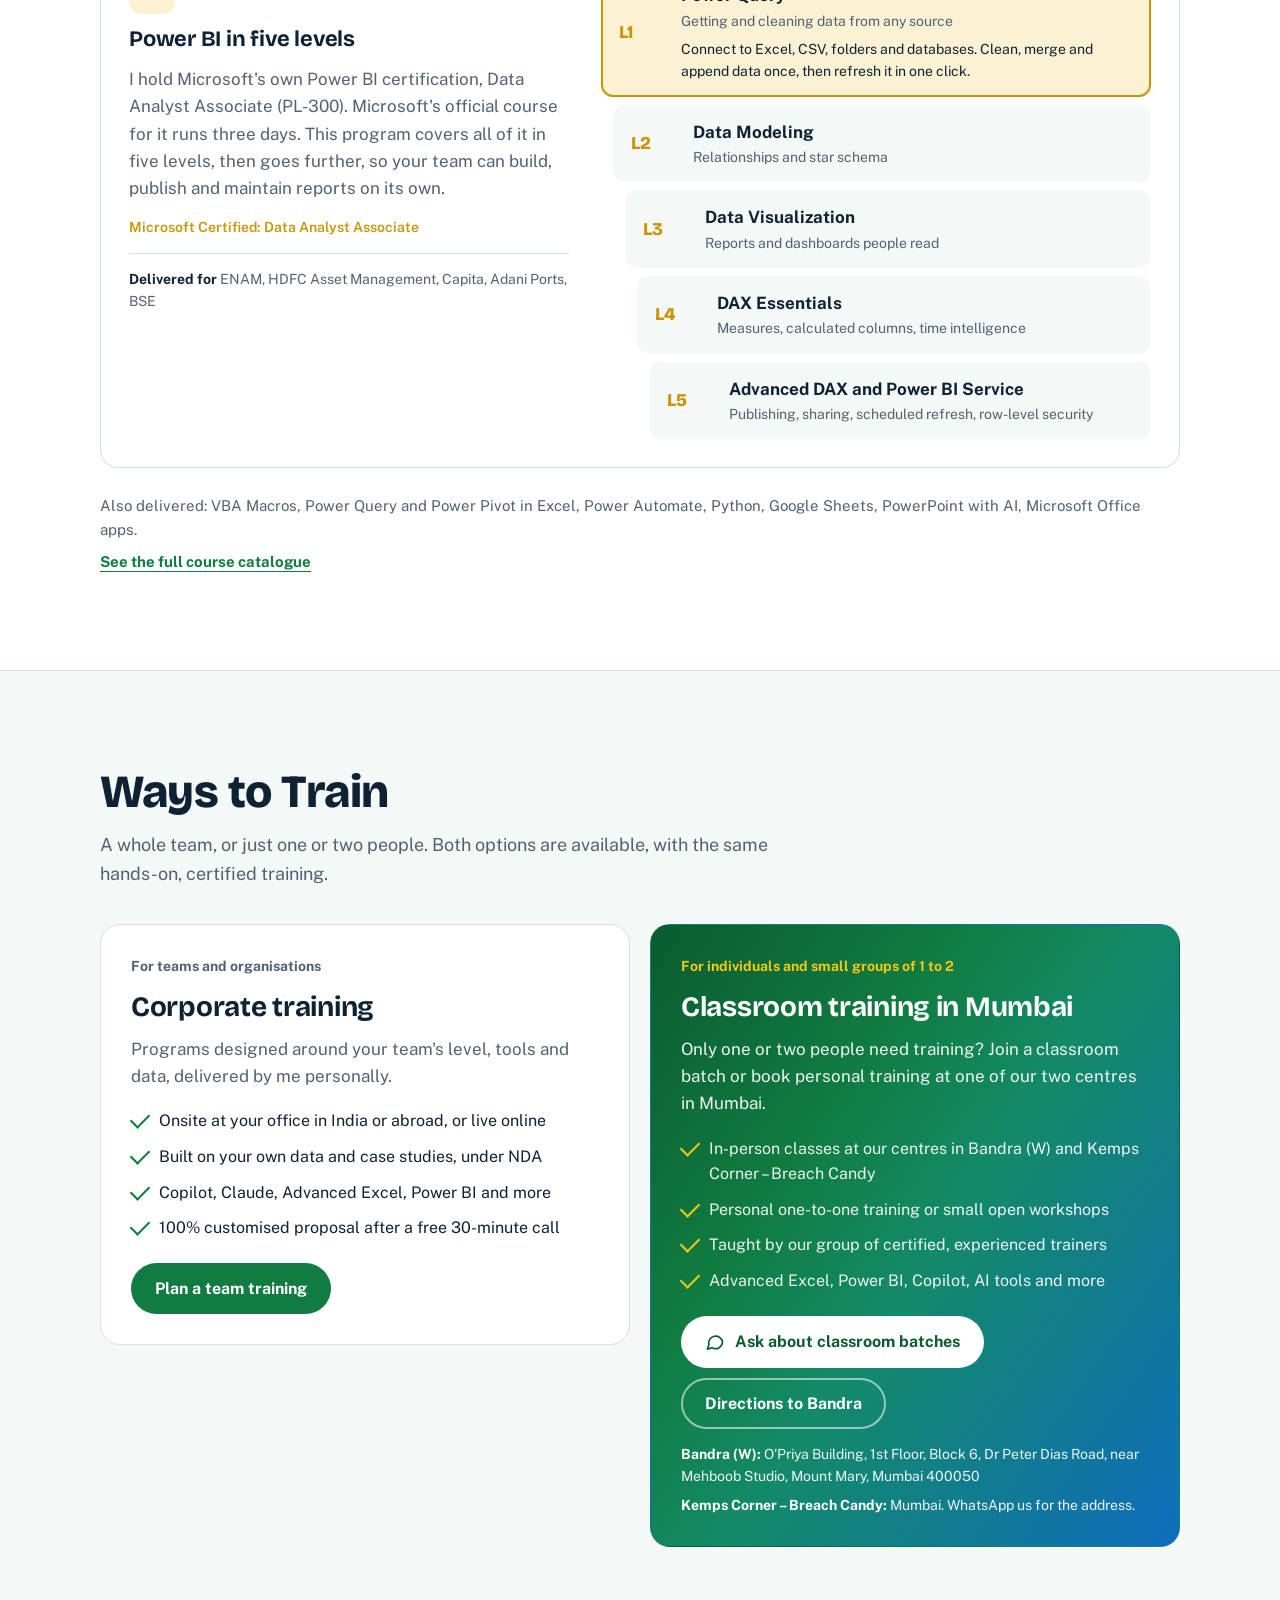
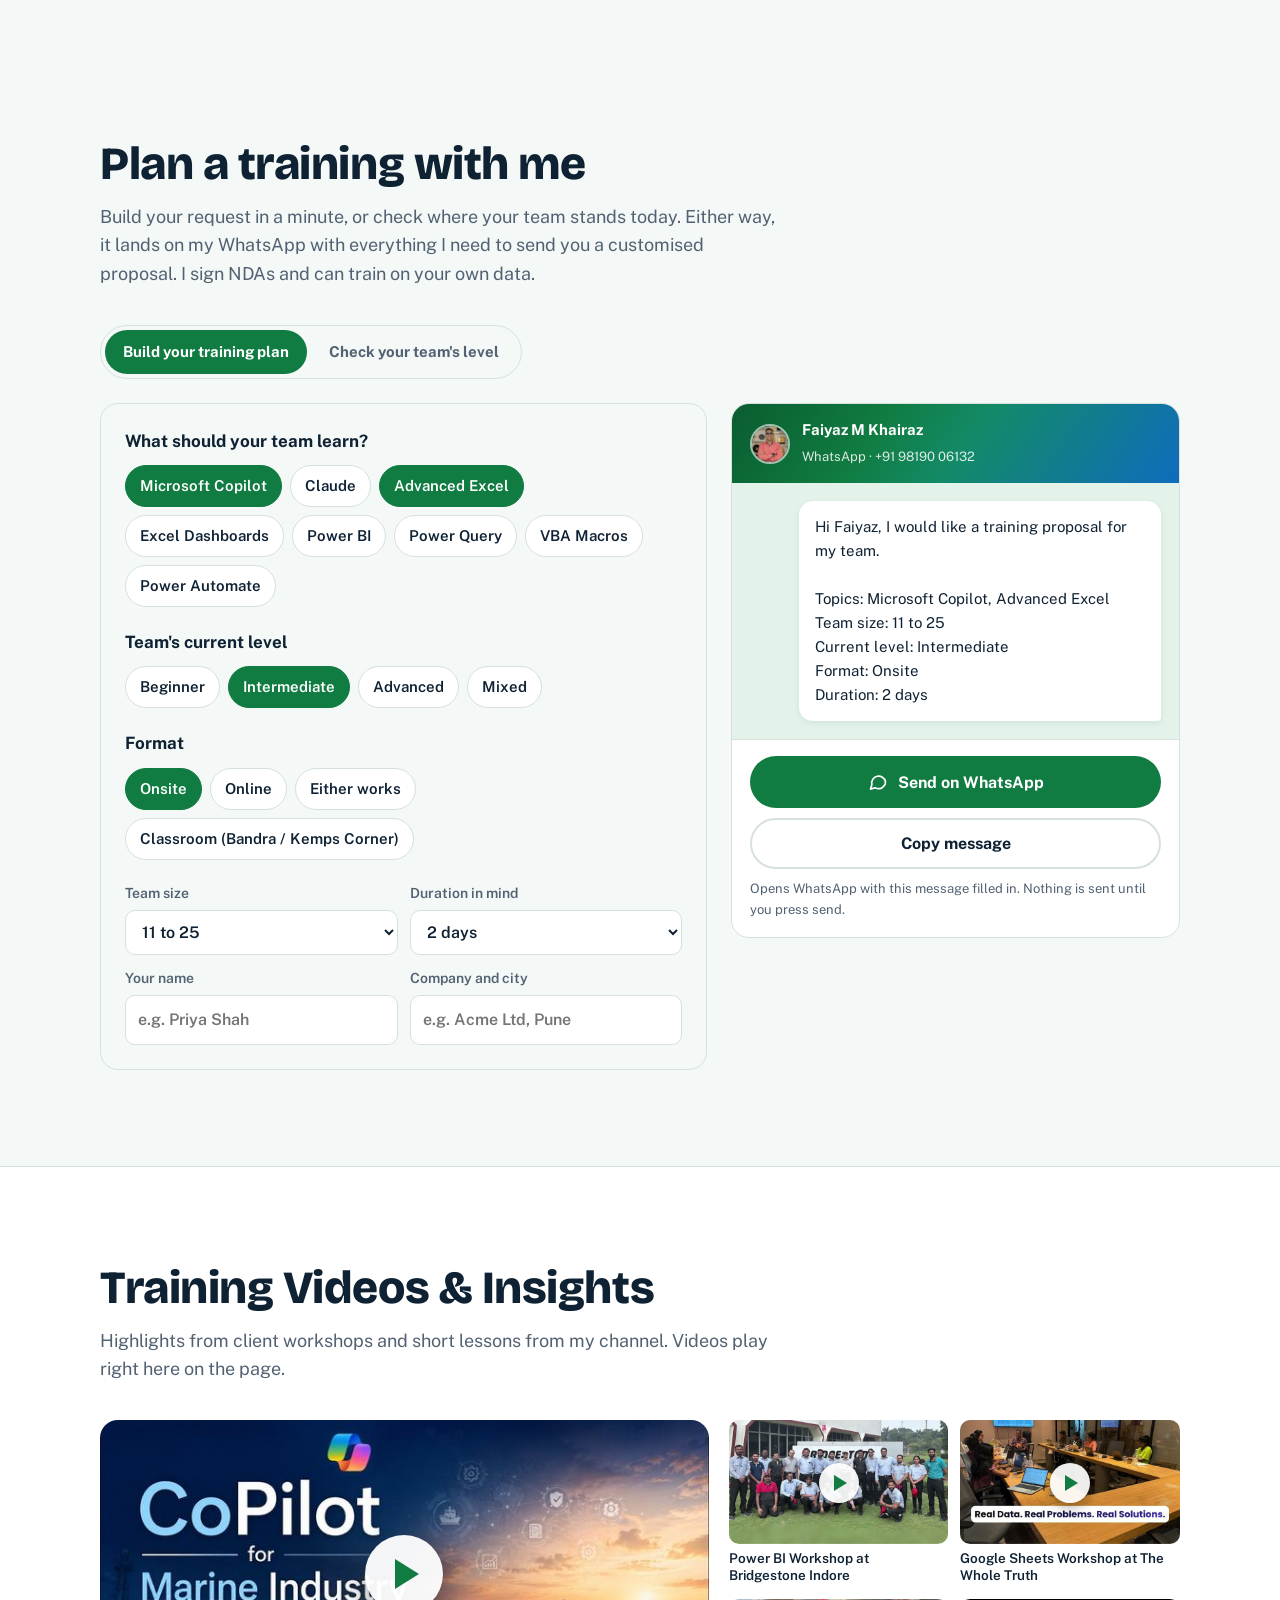
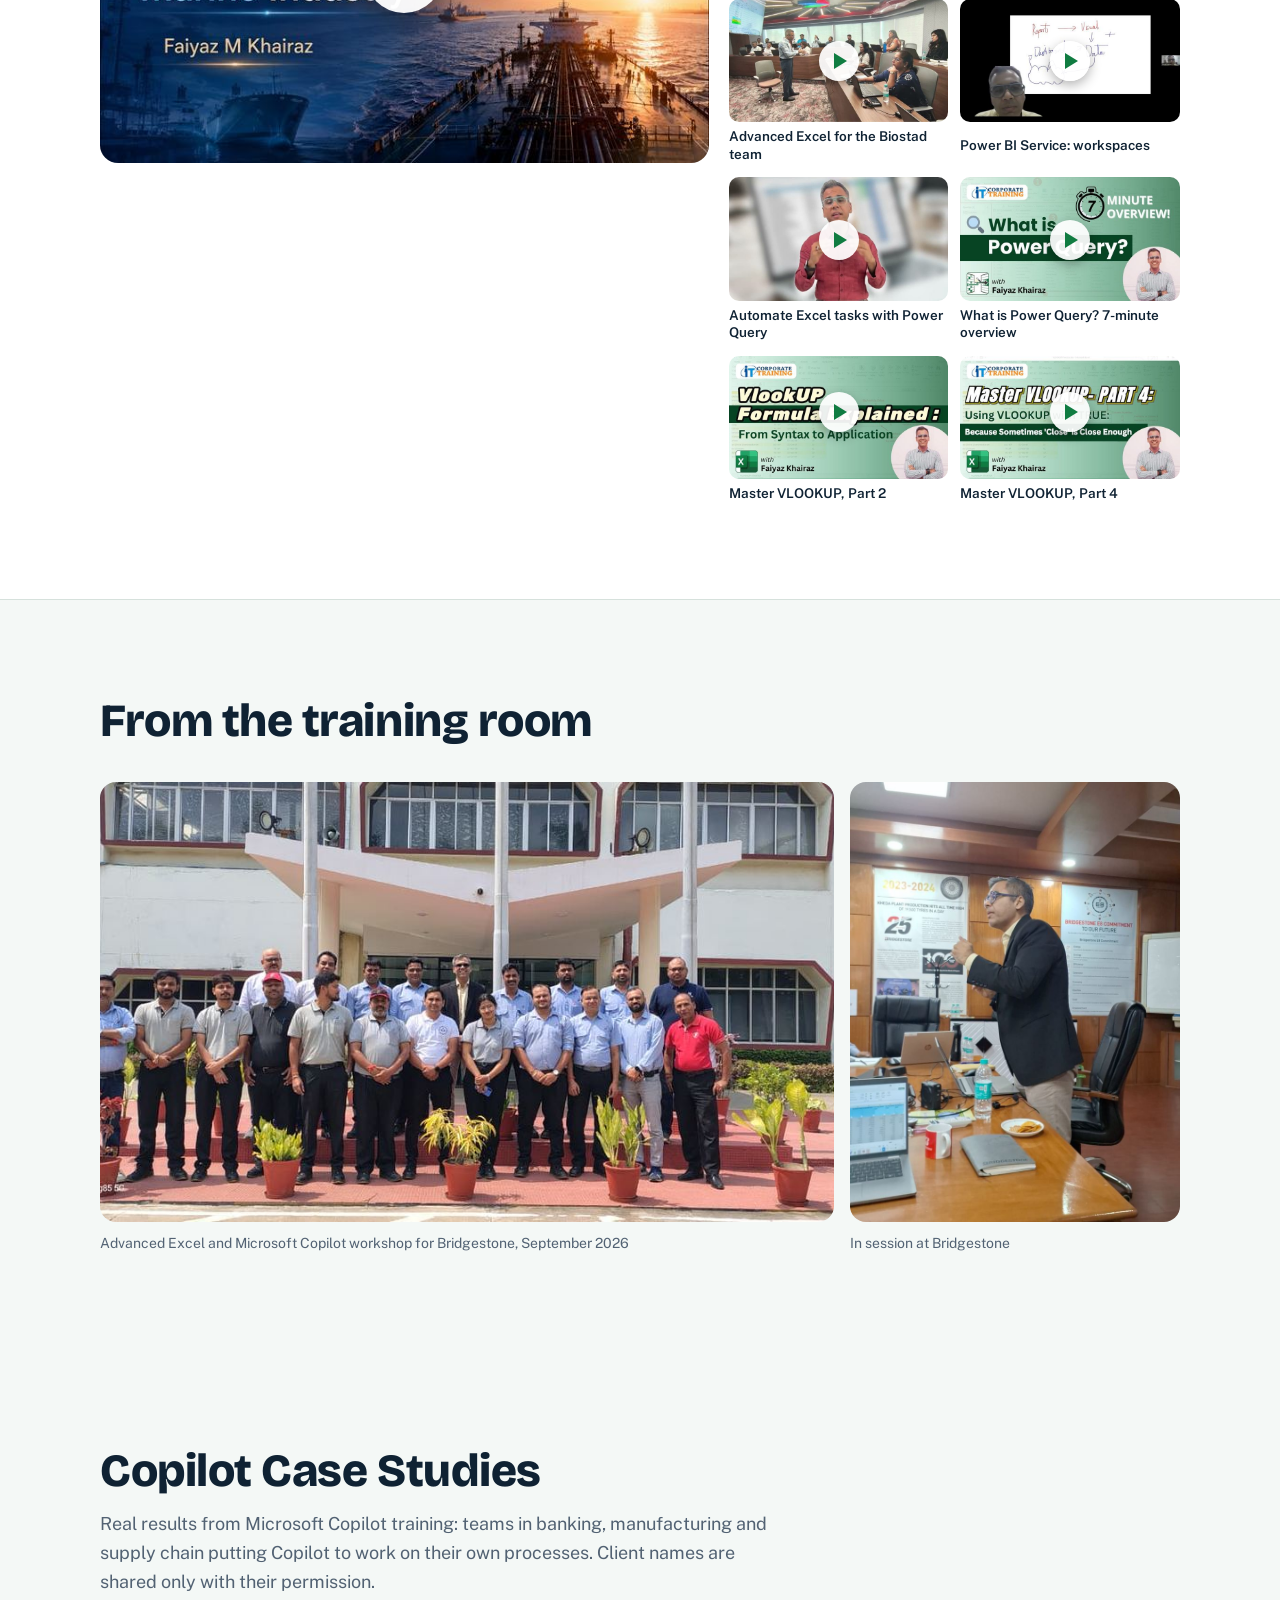
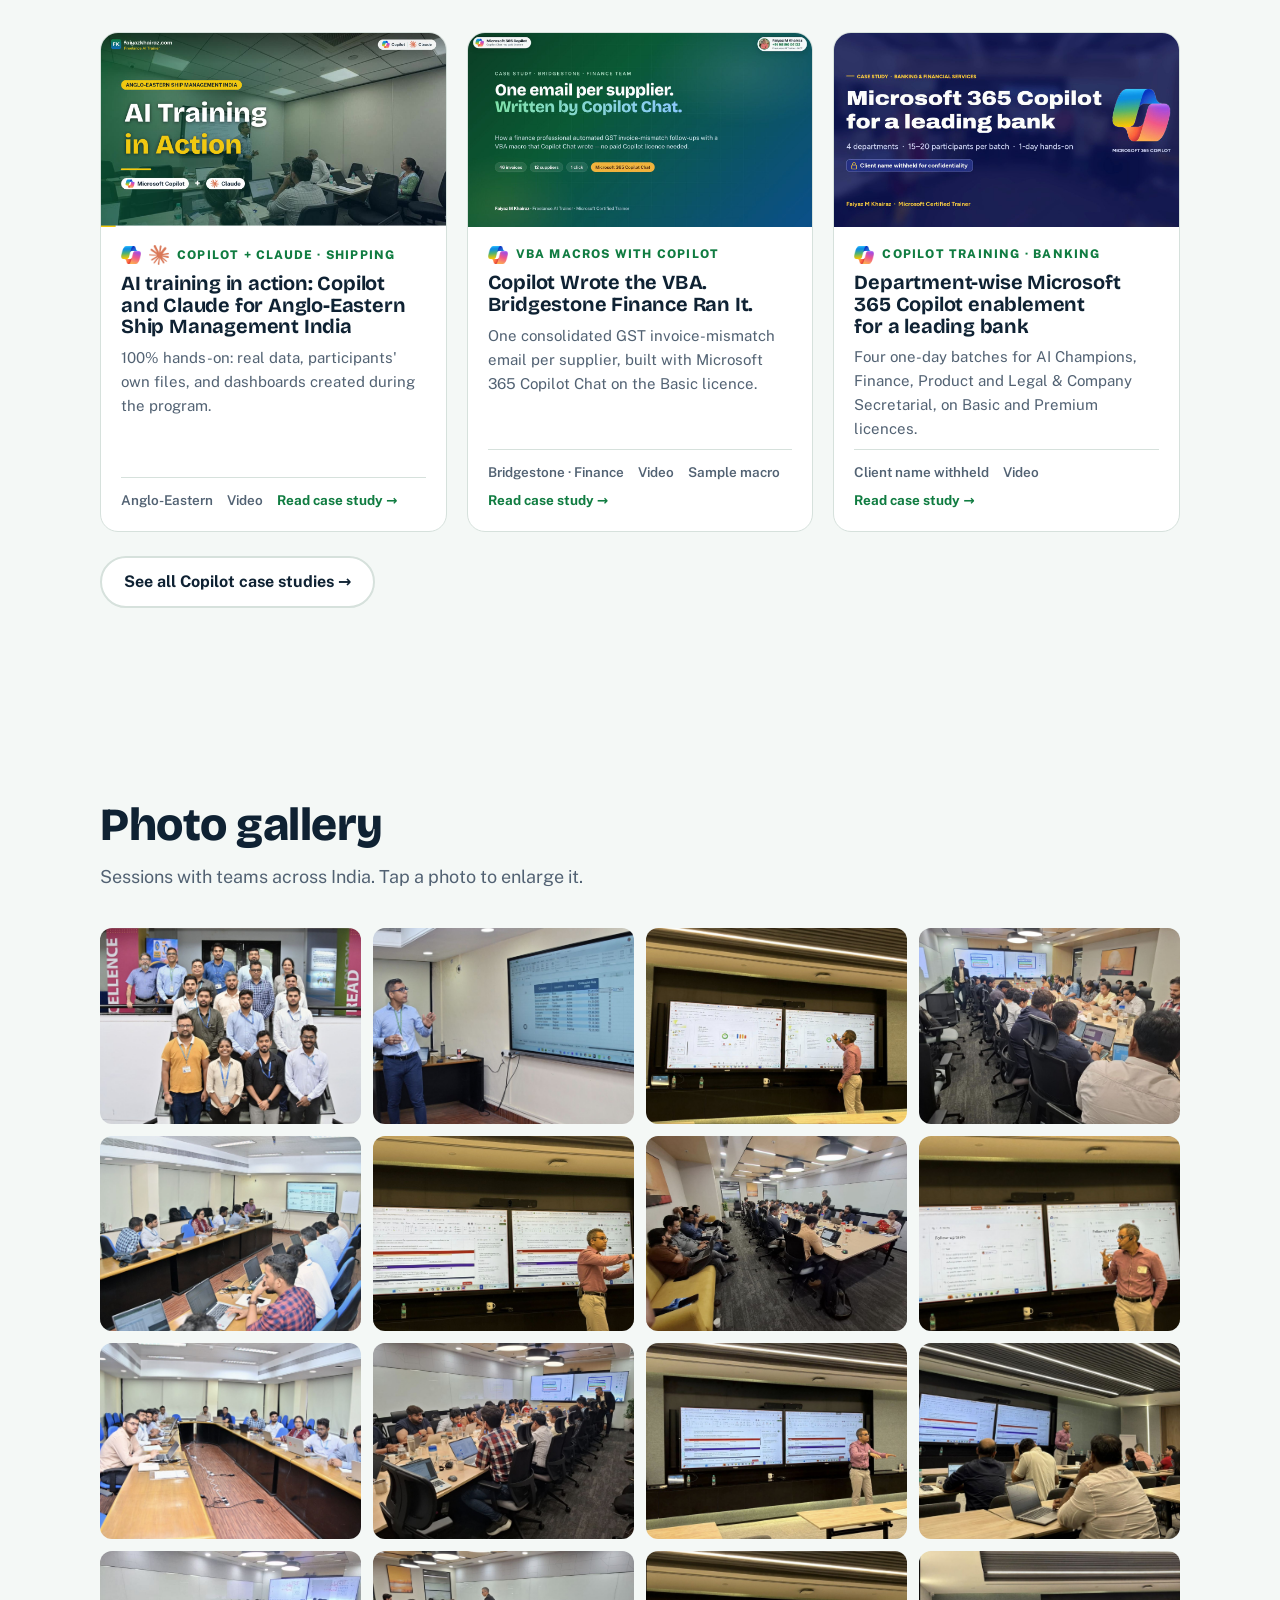
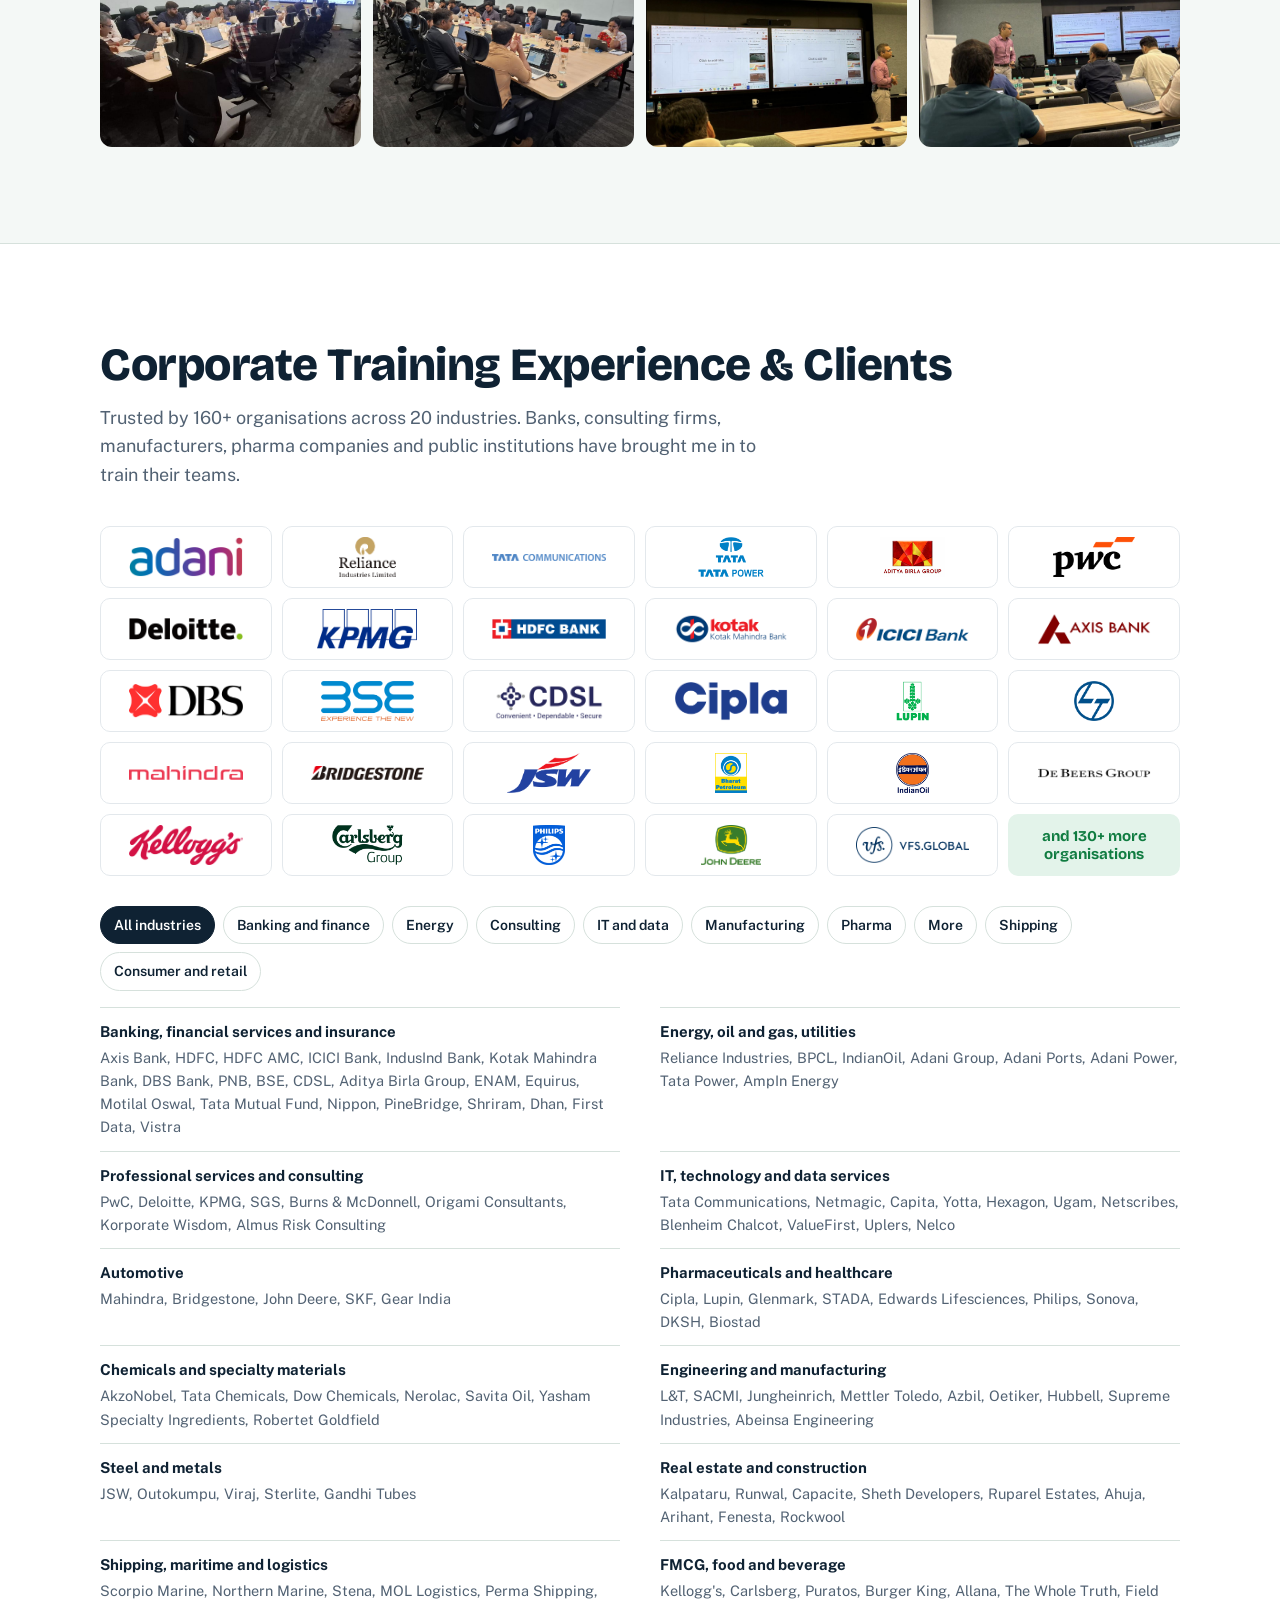
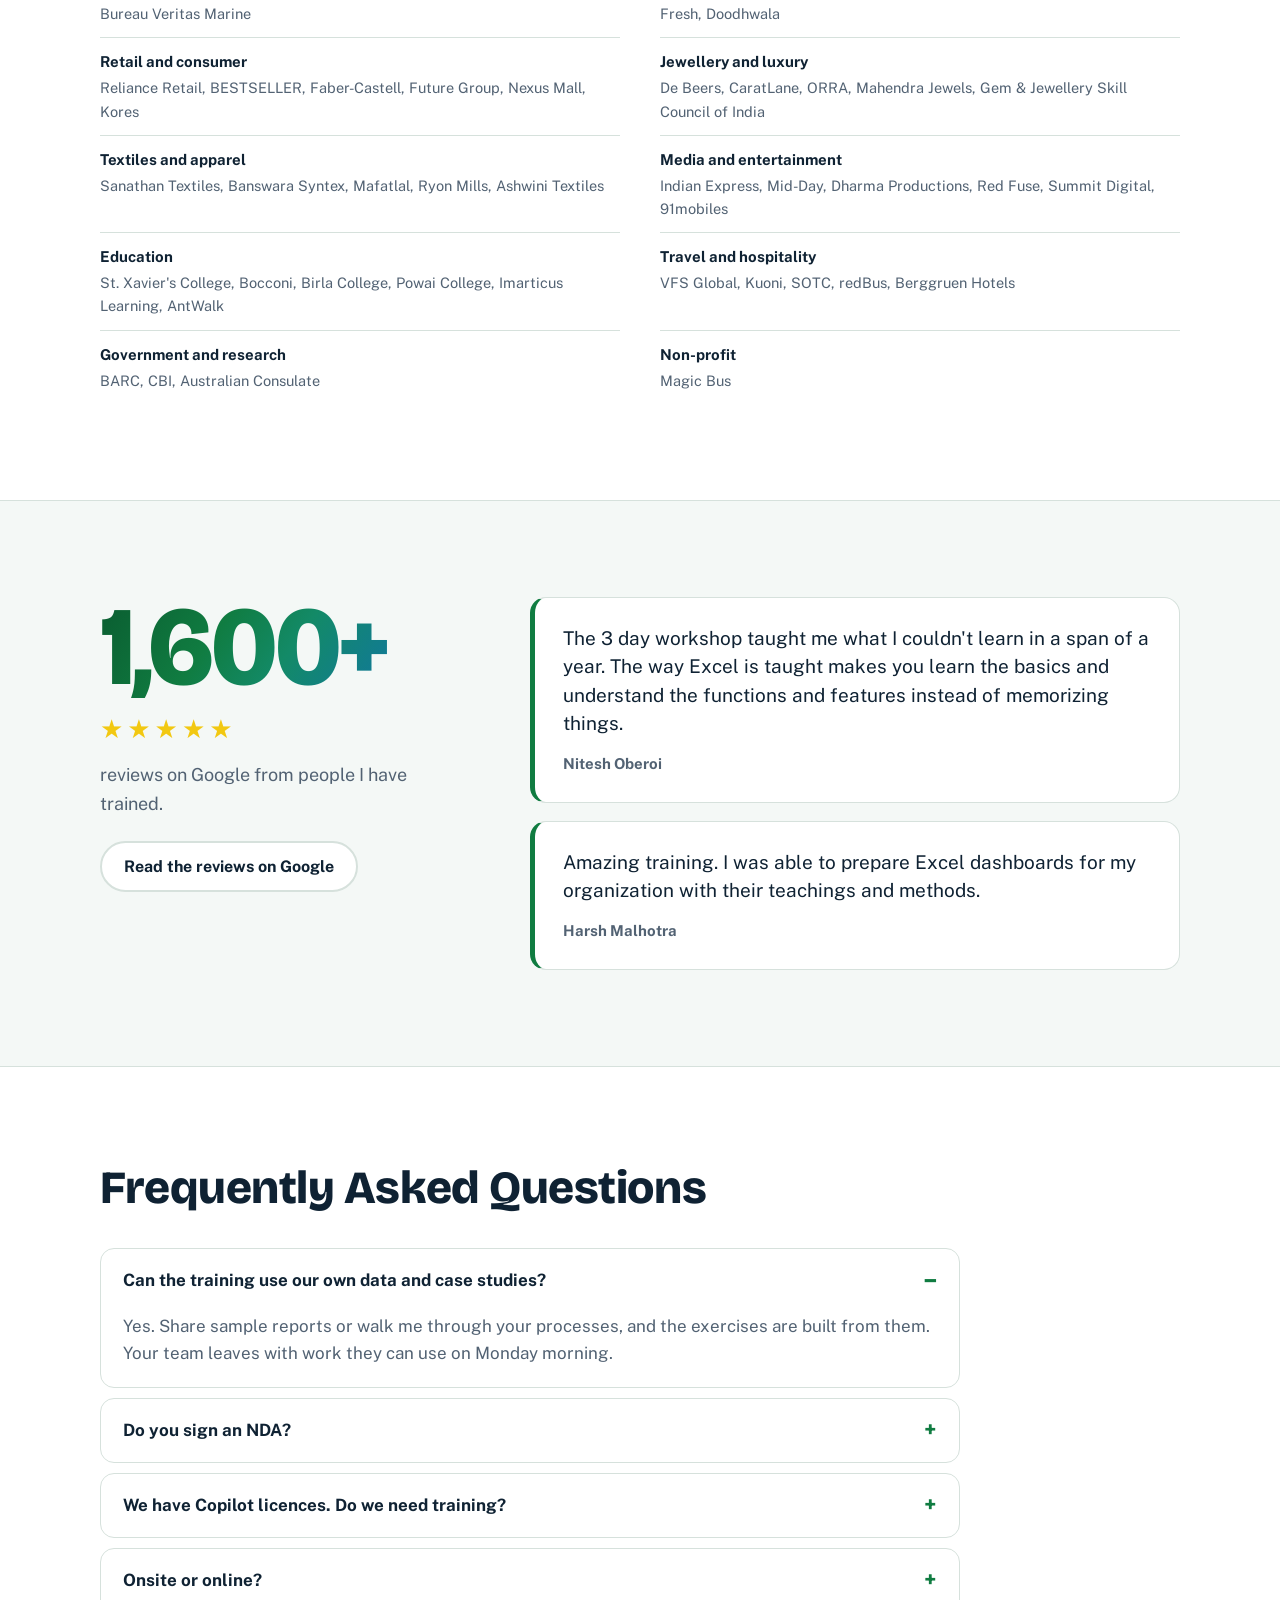
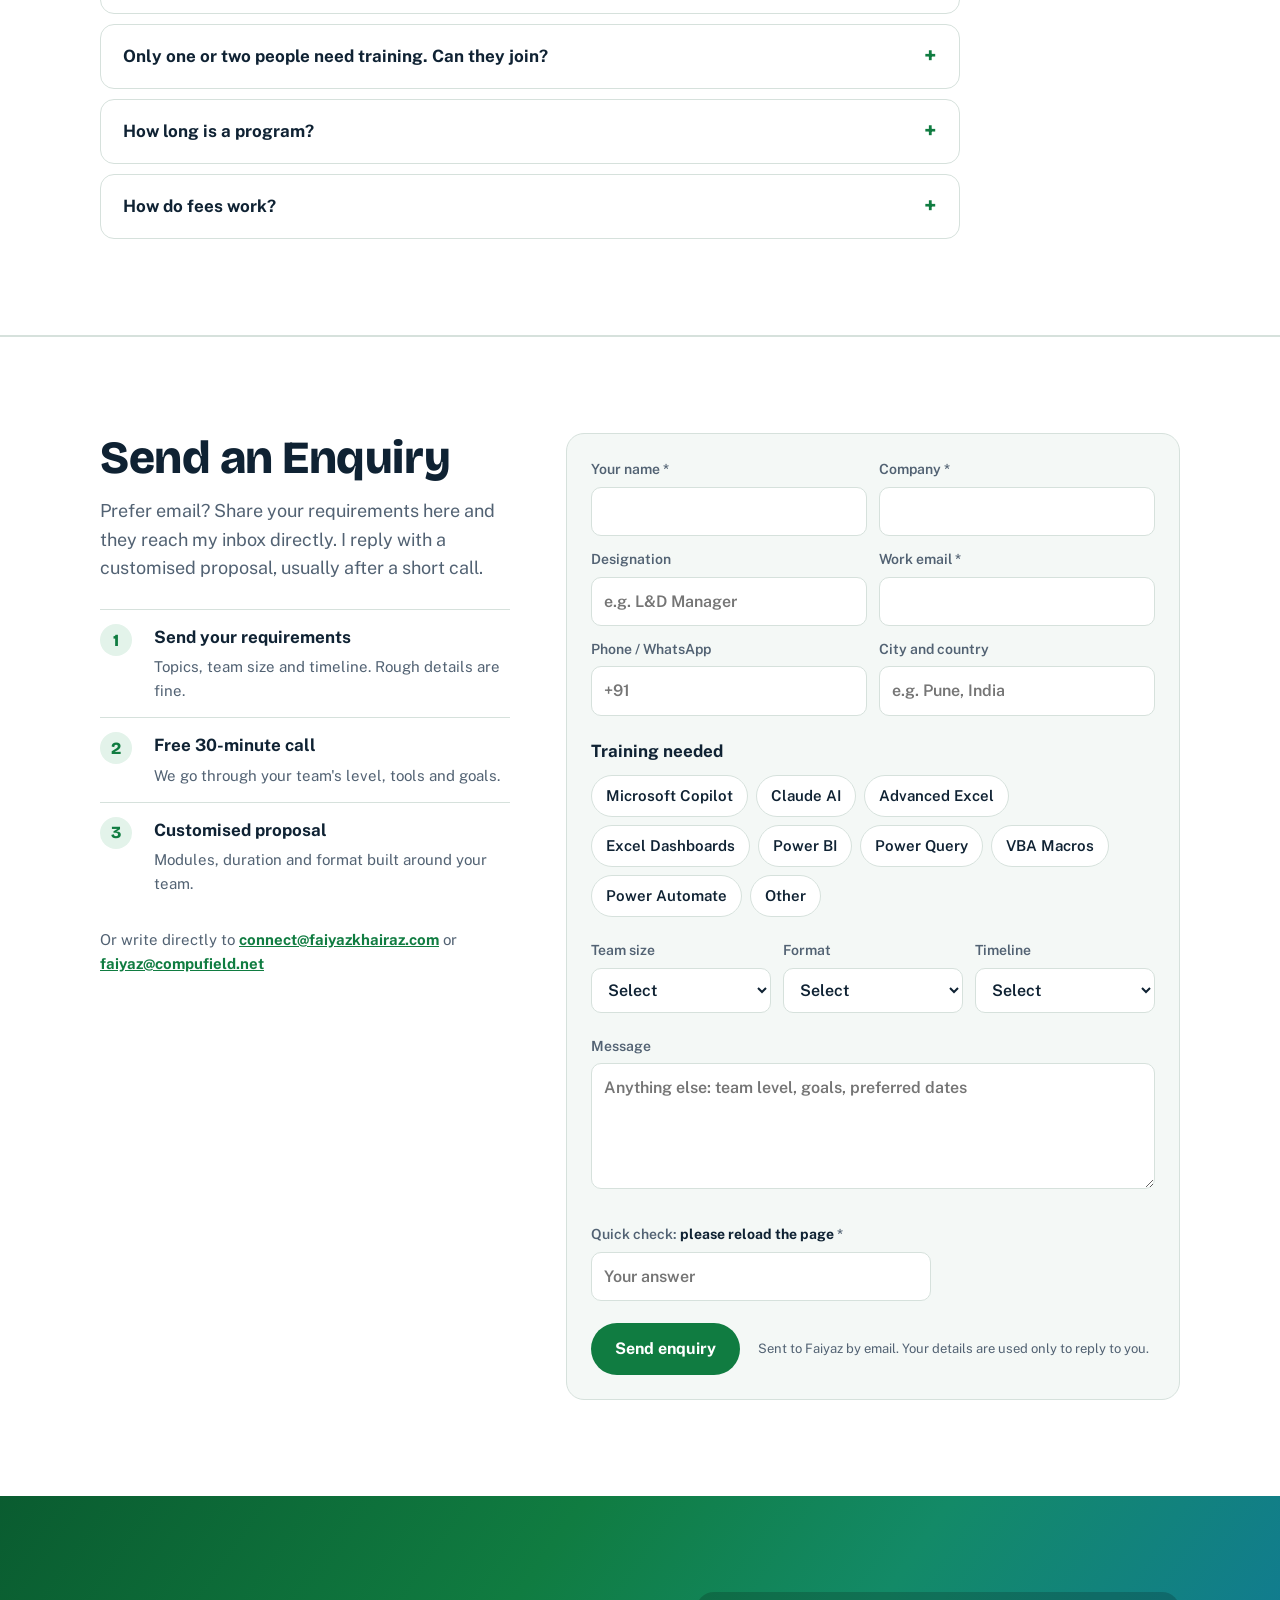
==== commit 9238a092: "New site menu: Training mega menu, Results dropdown, finder, announcement bar, phone menu; homepage " ====
--- a/index.html
+++ b/index.html
@@ -371,6 +371,7 @@
 .enq-form input:focus,.enq-form select:focus,.enq-form textarea:focus{outline:2px solid var(--green);outline-offset:1px;border-color:var(--green)}
 .enq-form .bad{border-color:#C0392B!important}
 .hp{position:absolute;left:-9999px;width:1px;height:1px;overflow:hidden}
+.qc-row{grid-template-columns:minmax(0,1fr);max-width:340px;margin-top:12px}
 .enq-actions{display:flex;flex-wrap:wrap;align-items:center;gap:12px 18px}
 .enq-status{padding:14px 16px;border-radius:12px;font-weight:600;font-size:15px}
 .enq-status.ok{background:var(--tint-green);color:var(--green)}
@@ -414,6 +415,8 @@
 .cs-more{margin-top:24px}
 </style>
 
+<link rel="stylesheet" href="/assets/nav/site-nav.css">
+<script src="/assets/nav/site-nav.js" defer></script>
 </head>
 <body>
 <header class="top">
@@ -541,6 +544,7 @@
           <p>Copilot Chat and Microsoft 365 Copilot across Word, Excel, PowerPoint, Outlook and Teams. Practical prompting for everyday work, with a separate track for top management.</p>
           <p class="cert-note">Microsoft Certified: AI Transformation Leader</p>
           <p class="for"><strong>Delivered for</strong> Adani Group, CDSL, DBS Bank, Bridgestone</p>
+          <a class="sn-proglink" href="copilot-basic-vs-premium/">Copilot Basic vs Premium explained →</a>
         </article>
         <article class="prog" data-c="violet">
           <div class="ico" aria-hidden="true">Cl</div>
@@ -556,6 +560,15 @@
           <p class="cert-note">Microsoft Office Specialist: Excel Expert</p>
           <p class="for"><strong>Delivered for</strong> PwC, Deloitte, KPMG, Axis Bank, Motilal Oswal</p>
         </article>
+        <a class="sn-teaser" href="copilot-basic-vs-premium/">
+          <div class="sn-tx">
+            <span class="sn-new">NEW · 90-SECOND VIDEO</span>
+            <h3>Not sure which Copilot licence your team needs?</h3>
+            <p>See what Copilot Basic already includes, what Premium adds on top, and the workshops we run for both.</p>
+            <span class="sn-go">See the difference →</span>
+          </div>
+          <img src="assets/img/copilot-basic-vs-premium.jpg" alt="Copilot Basic or Premium: what Copilot can see on each licence" loading="lazy" width="1600" height="900">
+        </a>
         <article class="prog pbi" data-c="gold">
           <div class="left">
             <div class="ico" aria-hidden="true">BI</div>
@@ -751,8 +764,17 @@
         <p class="lead">Real results from Microsoft Copilot training: teams in banking, manufacturing and supply chain putting Copilot to work on their own processes. Client names are shared only with their permission.</p>
       </div>
       <div class="cs-cards">
+        <a class="cs-card" href="case-studies/ai-shipping-anglo-eastern-copilot-claude.html">
+          <img decoding="async" src="assets/case-studies/ai-shipping-anglo-eastern-video.jpg" alt="" width="1280" height="720">
+          <div class="in">
+            <span class="kind"><img src="assets/img/copilot-logo.png" alt="" width="20" height="18"><img src="assets/img/claude-logo.png" alt="" width="20" height="20">Copilot + Claude · Shipping</span>
+            <h3>AI training in action: Copilot and Claude for Anglo-Eastern Ship Management India</h3>
+            <p>100% hands-on: real data, participants' own files, and dashboards created during the program.</p>
+            <div class="meta"><span>Anglo-Eastern</span><span>Video</span><span class="go">Read case study →</span></div>
+          </div>
+        </a>
         <a class="cs-card" href="case-studies/vba-macros-copilot-gst-supplier-emails/">
-          <img decoding="async" src="case-studies/vba-macros-copilot-gst-supplier-emails/poster.jpg" alt="" width="1280" height="720">
+          <img loading="lazy" decoding="async" src="case-studies/vba-macros-copilot-gst-supplier-emails/poster.jpg" alt="" width="1280" height="720">
           <div class="in">
             <span class="kind"><img src="assets/img/copilot-logo.png" alt="" width="20" height="18">VBA Macros with Copilot</span>
             <h3>Copilot Wrote the VBA. Bridgestone Finance Ran It.</h3>
@@ -767,15 +789,6 @@
             <h3>Department-wise Microsoft 365 Copilot enablement for a leading bank</h3>
             <p>Four one-day batches for AI Champions, Finance, Product and Legal &amp; Company Secretarial, on Basic and Premium licences.</p>
             <div class="meta"><span>Client name withheld</span><span>Video</span><span class="go">Read case study →</span></div>
-          </div>
-        </a>
-        <a class="cs-card" href="case-studies/ai-supply-chain-rk-foodland-copilot.html">
-          <img loading="lazy" decoding="async" src="assets/case-studies/ai-supply-chain-rk-foodland-video.jpg" alt="" width="1280" height="720">
-          <div class="in">
-            <span class="kind"><img src="assets/img/copilot-logo.png" alt="" width="20" height="18">Copilot Training · Supply Chain</span>
-            <h3>Microsoft Copilot training for RK Foodland, on the Basic licence</h3>
-            <p>Hands-on training for India's integrated food supply chain partner, built around reports, client emails, inventory data and SOPs.</p>
-            <div class="meta"><span>Basic licence</span><span>Video</span><span class="go">Read case study →</span></div>
           </div>
         </a>
       </div>
@@ -951,6 +964,8 @@
           <label for="eq-time">Timeline<select id="eq-time" name="timeline"><option value="">Select</option><option>This month</option><option>Next 1 to 3 months</option><option>Later this year</option><option>Just exploring</option></select></label>
         </div>
         <label class="msg" for="eq-msg">Message<textarea id="eq-msg" name="message" rows="4" placeholder="Anything else: team level, goals, preferred dates"></textarea></label>
+        <div class="fields qc-row"><label for="eq-qc"><span>Quick check: <b id="eq-qc-q" style="color:var(--ink)">loading…</b> *</span><input id="eq-qc" name="quickcheck" type="text" inputmode="numeric" pattern="[0-9]*" maxlength="2" autocomplete="off" required placeholder="Your answer"></label></div>
+        <input type="hidden" name="quickcheck_token" id="eq-qc-token" value="">
         <div class="hp" aria-hidden="true"><label for="eq-web">Website<input id="eq-web" name="website" type="text" tabindex="-1" autocomplete="off"></label></div>
         <input type="hidden" name="started" id="eq-started" value="">
         <div class="enq-actions">
@@ -1108,15 +1123,23 @@
   var ef=document.getElementById('enqform'),es=document.getElementById('eq-status'),eb=document.getElementById('eq-send');
   document.getElementById('eq-started').value=String(Date.now());
   function showS(ok,msg){es.hidden=false;es.className='enq-status '+(ok?'ok':'err');es.textContent=msg;}
+  // Quick check question, created by send-enquiry.php on the website's own server
+  var qcQ=document.getElementById('eq-qc-q'),qcI=document.getElementById('eq-qc'),qcT=document.getElementById('eq-qc-token');
+  function loadQC(){qcI.value='';fetch(ef.getAttribute('action')+'?quickcheck=1',{headers:{'Accept':'application/json'},cache:'no-store'})
+    .then(function(r){return r.json();}).then(function(d){qcQ.textContent=d.question;qcT.value=d.token;})
+    .catch(function(){qcQ.textContent='please reload the page';});}
+  loadQC();
   ef.addEventListener('submit',function(e){
     e.preventDefault();
     var req=['eq-name','eq-company','eq-email'],miss=[];
     req.forEach(function(id){var el=document.getElementById(id);var bad=!el.value.trim()||(el.type==='email'&&!/^[^@\s]+@[^@\s]+\.[^@\s]+$/.test(el.value.trim()));el.classList.toggle('bad',bad);if(bad)miss.push(el);});
     if(miss.length){showS(false,'Please fill in your name, company and a valid work email.');miss[0].focus();return;}
+    var qcBad=!/^\d{1,2}$/.test(qcI.value.trim());qcI.classList.toggle('bad',qcBad);
+    if(qcBad){showS(false,'Please answer the quick check question.');qcI.focus();return;}
     eb.disabled=true;eb.textContent='Sending...';
     fetch(ef.getAttribute('action'),{method:'POST',body:new FormData(ef),headers:{'Accept':'application/json'}})
       .then(function(r){return r.json().catch(function(){throw new Error('bad');});})
-      .then(function(d){showS(!!d.ok,d.message||'Thank you. Your enquiry has been sent.');if(d.ok){ef.reset();document.getElementById('eq-started').value=String(Date.now());eb.textContent='Sent';setTimeout(function(){eb.textContent='Send enquiry';eb.disabled=false},4000);}else{eb.disabled=false;eb.textContent='Send enquiry';}})
+      .then(function(d){showS(!!d.ok,d.message||'Thank you. Your enquiry has been sent.');loadQC();if(d.ok){ef.reset();document.getElementById('eq-started').value=String(Date.now());eb.textContent='Sent';setTimeout(function(){eb.textContent='Send enquiry';eb.disabled=false},4000);}else{eb.disabled=false;eb.textContent='Send enquiry';}})
       .catch(function(){showS(false,'The form could not be sent from here. Please email connect@faiyazkhairaz.com or WhatsApp +91 98190 06132.');eb.disabled=false;eb.textContent='Send enquiry';});
   });
 
--- a/assets/nav/site-nav.css
+++ b/assets/nav/site-nav.css
@@ -0,0 +1,111 @@
+/* Site menu for faiyazkhairaz.com: grouped dropdowns, Training mega menu,
+   "What do you need?" finder, announcement bar and phone menu.
+   Loaded on every page; the menu itself is built by site-nav.js. */
+:root{
+  --sn-ink:var(--ink,#0F2233);--sn-muted:var(--muted,#526273);--sn-line:var(--line,#D6E1DC);
+  --sn-surface:var(--surface,#FFFFFF);--sn-ground:var(--ground,#F4F8F6);--sn-green:var(--green,#107C41);
+  --sn-blue:var(--blue,#0F6CBD);--sn-tg:var(--tint-green,#E3F3EA);--sn-tb:var(--tint-blue,#E3EFFA);
+  --sn-tgold:var(--tint-gold,#FBF2D3);--sn-gold:#F2C811;--sn-on:var(--on-accent,#FFFFFF);
+  --sn-display:var(--display,"Bricolage Grotesque","Segoe UI",system-ui,sans-serif);
+  --sn-body:var(--body,"Public Sans","Segoe UI",system-ui,sans-serif);
+}
+
+/* Announcement bar */
+.sn-bar{background:#0F2233;color:#FFFFFF;font:500 15px/1.4 var(--sn-body);position:relative;z-index:41}
+.sn-bar .sn-bar-in{max-width:1160px;margin:0 auto;padding:10px 52px 10px 16px;display:flex;flex-wrap:wrap;align-items:center;justify-content:center;gap:6px 14px;text-align:center}
+.sn-bar .sn-new{font-size:12px;font-weight:800;letter-spacing:.08em;padding:3px 9px;border-radius:999px;background:var(--sn-gold);color:#2A2000}
+.sn-bar a{color:var(--sn-gold);font-weight:700;text-decoration:none}
+.sn-bar a:hover{text-decoration:underline}
+.sn-bar .sn-x{position:absolute;right:max(10px,env(safe-area-inset-right,0px));top:50%;transform:translateY(-50%);width:36px;height:36px;border:0;border-radius:50%;background:transparent;color:#FFFFFF;font-size:22px;line-height:1;cursor:pointer}
+.sn-bar .sn-x:hover{background:rgba(255,255,255,.12)}
+
+/* Menu row */
+.top .nav.sn-nav{display:flex;align-items:center;gap:4px}
+.sn-nav .sn-item,.sn-nav a.sn-link{appearance:none;border:0;background:transparent;font:600 15px/1 var(--sn-body);color:var(--sn-muted);padding:10px 12px;border-radius:10px;cursor:pointer;display:inline-flex;align-items:center;gap:6px;text-decoration:none;white-space:nowrap;min-height:40px}
+.sn-nav .sn-item:hover,.sn-nav a.sn-link:hover{color:var(--sn-ink);background:var(--sn-ground)}
+.sn-nav .sn-item[aria-expanded="true"]{background:var(--sn-tg);color:var(--sn-green)}
+.sn-nav .sn-item.sn-cur,.sn-nav a.sn-link.sn-cur{color:var(--sn-ink);box-shadow:inset 0 -2px 0 var(--sn-green);border-radius:0}
+.sn-nav .sn-caret{font-size:10px;transition:transform .15s}
+.sn-nav .sn-item[aria-expanded="true"] .sn-caret{transform:rotate(180deg)}
+.sn-nav .sn-find{border:1.5px solid var(--sn-line);margin-left:6px}
+.sn-nav .sn-find svg{width:16px;height:16px}
+@media (max-width:1120px){.top .tel{display:none}}
+@media (max-width:1020px){.sn-nav .sn-find .sn-find-t{display:none}}
+
+/* Dim layer */
+.sn-dim{position:fixed;inset:0;background:rgba(15,34,51,.38);z-index:39}
+
+/* Dropdown panels (live inside the sticky header) */
+.sn-panel{position:absolute;top:calc(100% + 8px);background:var(--sn-surface);color:var(--sn-ink);border-radius:20px;box-shadow:0 30px 70px rgba(15,34,51,.28);z-index:45;font-family:var(--sn-body)}
+.sn-panel a{color:var(--sn-ink);text-decoration:none}
+.sn-mega{left:50%;transform:translateX(-50%);width:min(1100px,calc(100vw - 32px));padding:28px;display:grid;grid-template-columns:minmax(0,1.15fr) minmax(0,1fr) minmax(0,1.2fr);gap:28px}
+.sn-col{display:flex;flex-direction:column;gap:4px;min-width:0}
+.sn-col + .sn-col{border-left:1px solid var(--sn-line);padding-left:24px}
+.sn-h{font-size:12px;font-weight:800;letter-spacing:.1em;color:var(--sn-muted);margin:0 0 6px 10px;text-transform:uppercase}
+.sn-row{display:flex;gap:14px;align-items:center;padding:11px 10px;border-radius:12px}
+.sn-row:hover,.sn-row:focus-visible{background:var(--sn-ground)}
+.sn-row.sn-hl{background:var(--sn-tg)}
+.sn-ic{width:40px;height:40px;flex:none;border-radius:10px;display:grid;place-items:center;font:800 15px var(--sn-display)}
+.sn-ic img{width:24px;height:auto}
+.sn-row b{display:flex;align-items:center;gap:8px;font-size:16px;line-height:1.25}
+.sn-row small{display:block;font-size:14px;color:var(--sn-muted);line-height:1.35;margin-top:2px}
+.sn-tag{font-size:10.5px;font-weight:800;letter-spacing:.06em;padding:3px 7px;border-radius:999px;background:var(--sn-gold);color:#2A2000}
+.sn-feat{display:flex;flex-direction:column;gap:10px;background:#0F2233;border-radius:16px;padding:14px;color:#FFFFFF!important}
+.sn-feat .sn-thumb{position:relative;display:block}
+.sn-feat img{width:100%;height:auto;aspect-ratio:16/9;object-fit:cover;border-radius:10px;display:block}
+.sn-feat .sn-play{position:absolute;left:50%;top:50%;width:54px;height:54px;margin:-27px 0 0 -27px;border-radius:50%;background:var(--sn-gold);display:grid;place-items:center}
+.sn-feat .sn-play::before{content:"";margin-left:5px;border-style:solid;border-width:10px 0 10px 16px;border-color:transparent transparent transparent #2A2000}
+.sn-feat .sn-k{font-size:12px;font-weight:800;letter-spacing:.1em;color:var(--sn-gold)}
+.sn-feat b{font:800 21px/1.15 var(--sn-display);color:#FFFFFF}
+.sn-feat .sn-go{font-weight:700;color:var(--sn-gold)}
+.sn-drop{width:400px;padding:12px;display:flex;flex-direction:column;gap:2px}
+.sn-drop .sn-row{justify-content:space-between}
+.sn-drop .sn-arrow{color:var(--sn-green);font-weight:800}
+
+/* Finder */
+.sn-finder{position:fixed;left:50%;top:max(90px,12vh);transform:translateX(-50%);width:min(720px,calc(100vw - 32px));max-height:calc(100vh - 120px);overflow:auto;background:var(--sn-surface);color:var(--sn-ink);border-radius:22px;box-shadow:0 30px 70px rgba(15,34,51,.32);padding:28px;z-index:60;font-family:var(--sn-body);display:flex;flex-direction:column;gap:16px}
+.sn-finder .sn-fh{display:flex;justify-content:space-between;align-items:center;gap:12px}
+.sn-finder h2{font:800 28px/1.1 var(--sn-display);margin:0;color:var(--sn-ink)}
+.sn-finder .sn-close{width:40px;height:40px;border-radius:50%;border:1px solid var(--sn-line);background:var(--sn-surface);color:var(--sn-ink);font-size:20px;cursor:pointer}
+.sn-grid{display:grid;grid-template-columns:repeat(2,minmax(0,1fr));gap:12px}
+.sn-opt{display:flex;gap:14px;align-items:center;padding:18px;border-radius:16px;border:2px solid var(--sn-line);text-decoration:none;color:var(--sn-ink)}
+.sn-opt:hover,.sn-opt:focus-visible{border-color:var(--sn-green);background:var(--sn-tg)}
+.sn-opt b{display:block;font-size:17px}
+.sn-opt small{display:block;font-size:14px;color:var(--sn-muted)}
+.sn-wa{display:block;text-align:center;font-weight:700;padding:14px;border-radius:999px;background:var(--sn-green);color:var(--sn-on)!important;text-decoration:none}
+.sn-finder .sn-note{font-size:13.5px;color:var(--sn-muted);text-align:center;margin:-6px 0 0}
+@media (max-width:600px){.sn-grid{grid-template-columns:1fr}.sn-finder{padding:20px}}
+
+/* Phone menu */
+.sn-burger{display:none;width:46px;height:46px;border-radius:12px;border:1.5px solid var(--sn-line);background:var(--sn-surface);color:var(--sn-ink);font-size:22px;line-height:1;cursor:pointer;flex:none}
+.sn-mobile{position:fixed;left:0;right:0;bottom:0;background:var(--sn-surface);color:var(--sn-ink);z-index:38;overflow-y:auto;padding:10px max(16px,env(safe-area-inset-left,0px)) calc(20px + env(safe-area-inset-bottom,0px));font-family:var(--sn-body);display:flex;flex-direction:column}
+.sn-mobile a{color:var(--sn-ink);text-decoration:none}
+.sn-acc{display:flex;justify-content:space-between;align-items:center;width:100%;min-height:56px;padding:0 6px;border:0;border-bottom:1px solid var(--sn-line);background:none;font:700 18px var(--sn-body);color:var(--sn-ink);cursor:pointer;text-align:left}
+.sn-acc .sn-caret{font-size:12px;transition:transform .15s}
+.sn-acc[aria-expanded="true"] .sn-caret{transform:rotate(180deg)}
+.sn-sub{display:flex;flex-direction:column;padding:6px 0 10px}
+.sn-sub a{display:flex;gap:10px;align-items:center;padding:12px 8px;border-radius:10px;font-size:16px;font-weight:600}
+.sn-sub a:hover{background:var(--sn-ground)}
+.sn-sub img{width:22px;height:auto}
+.sn-mlink{display:flex;align-items:center;min-height:56px;padding:0 6px;border-bottom:1px solid var(--sn-line);font-size:18px;font-weight:700}
+.sn-mcta{margin-top:auto;display:flex;flex-direction:column;gap:10px;padding-top:18px}
+.sn-mcta a{text-align:center;font-weight:700;font-size:16px;padding:15px;border-radius:999px}
+.sn-mcta .sn-p{background:var(--sn-green);color:var(--sn-on)}
+.sn-mcta .sn-s{border:2px solid var(--sn-ink)}
+@media (max-width:900px){.sn-burger{display:inline-grid;place-items:center}.top .top-cta .btn{display:none}.top .nav.sn-nav{display:none}}
+@media (min-width:901px){.sn-mobile{display:none!important}}
+
+/* Homepage teaser card (Programs section) */
+.sn-teaser{grid-column:1/-1;display:grid;grid-template-columns:minmax(0,1.1fr) minmax(0,1fr);gap:28px;align-items:center;background:#0F2233;color:#FFFFFF;border-radius:18px;padding:28px 32px;text-decoration:none}
+.sn-teaser .sn-new{justify-self:start;font-size:12px;font-weight:800;letter-spacing:.08em;padding:5px 11px;border-radius:999px;background:var(--sn-gold);color:#2A2000}
+.sn-teaser .sn-tx{display:grid;gap:12px}
+.sn-teaser h3{font:800 clamp(24px,2.6vw,30px)/1.1 var(--sn-display);margin:0;color:#FFFFFF}
+.sn-teaser p{margin:0;color:#C9D7E1;font-size:16px}
+.sn-teaser .sn-go{font-weight:700;color:var(--sn-gold)}
+.sn-teaser img{width:100%;height:auto;aspect-ratio:16/9;object-fit:cover;border-radius:12px;display:block}
+.sn-teaser:hover .sn-go{text-decoration:underline}
+.prog .sn-proglink{font-weight:700;color:var(--pc,var(--sn-blue));text-decoration:none;margin-top:auto}
+.prog .sn-proglink:hover{text-decoration:underline}
+@media (max-width:760px){.sn-teaser{grid-template-columns:1fr;padding:22px}}
+@media (prefers-reduced-motion:reduce){.sn-nav .sn-caret,.sn-acc .sn-caret{transition:none}}
+.sn-bar[hidden],.sn-panel[hidden],.sn-finder[hidden],.sn-mobile[hidden],.sn-dim[hidden],.sn-sub[hidden]{display:none!important}
